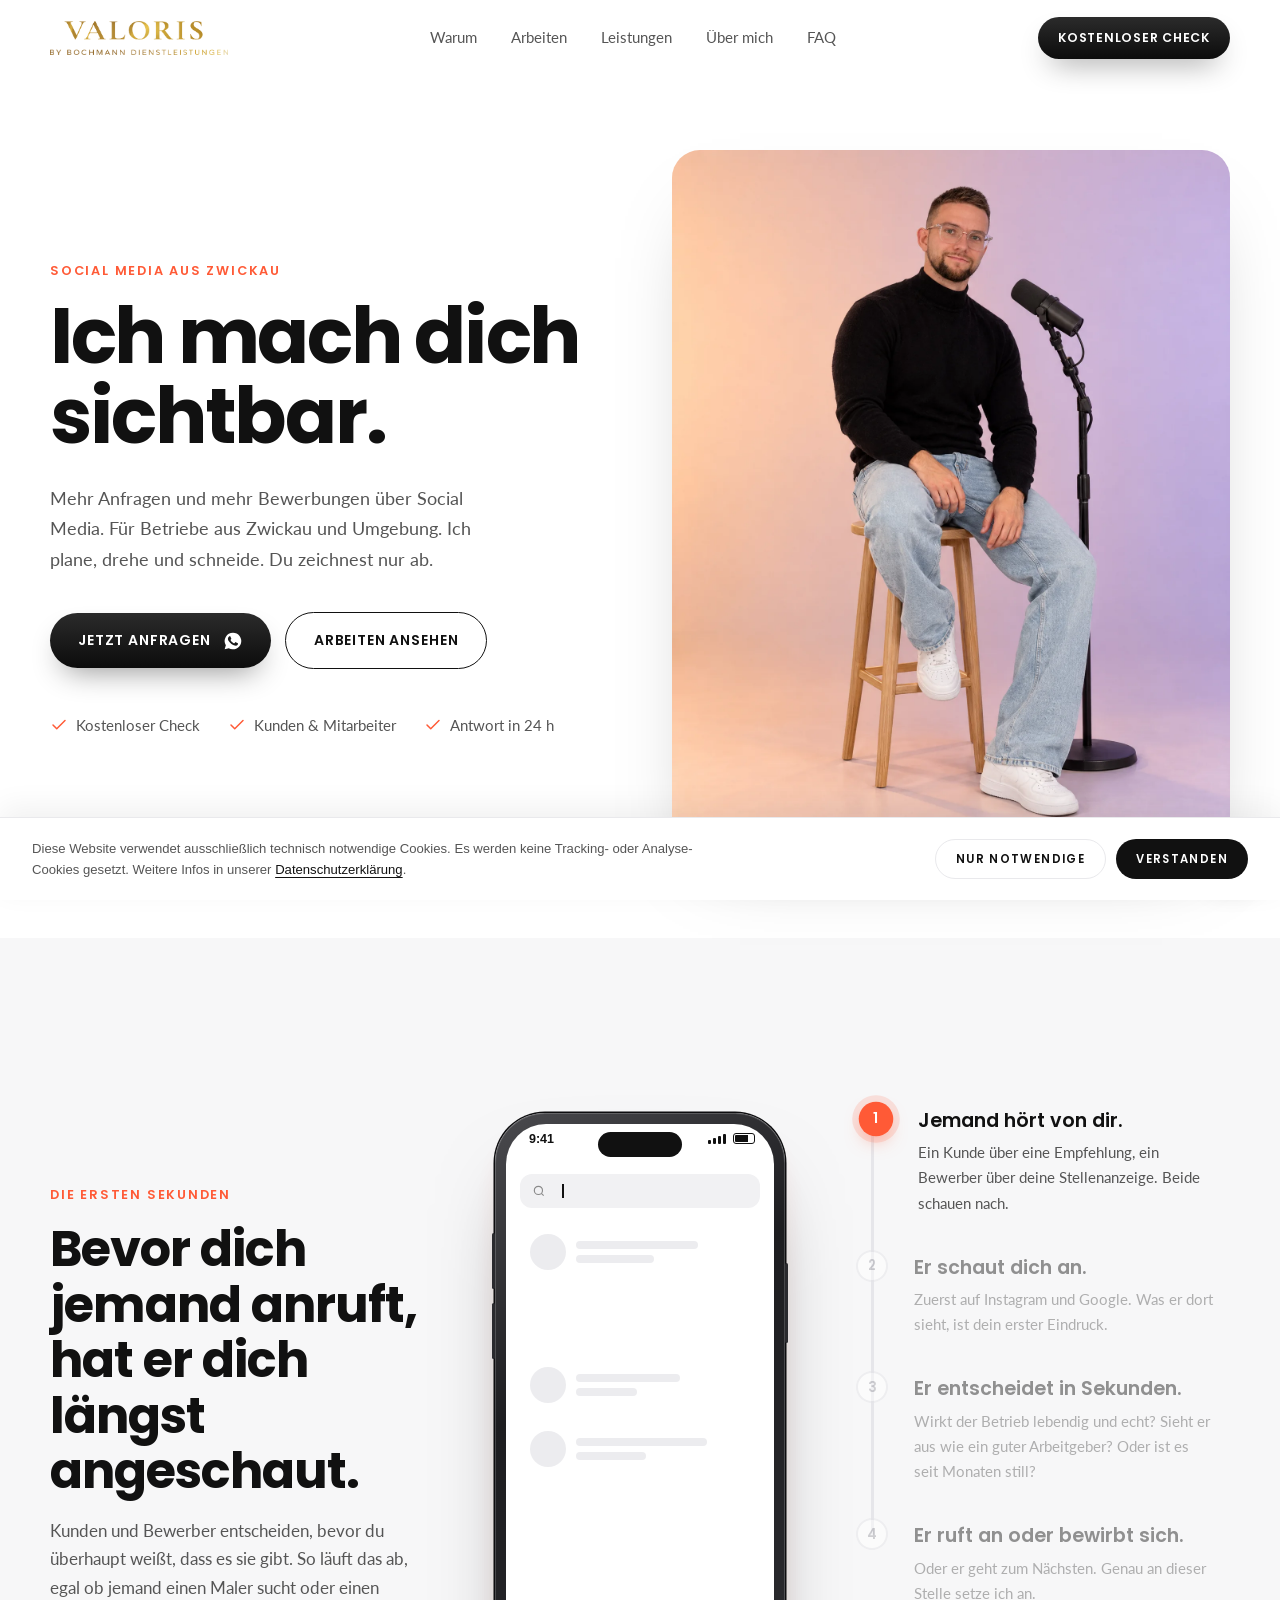
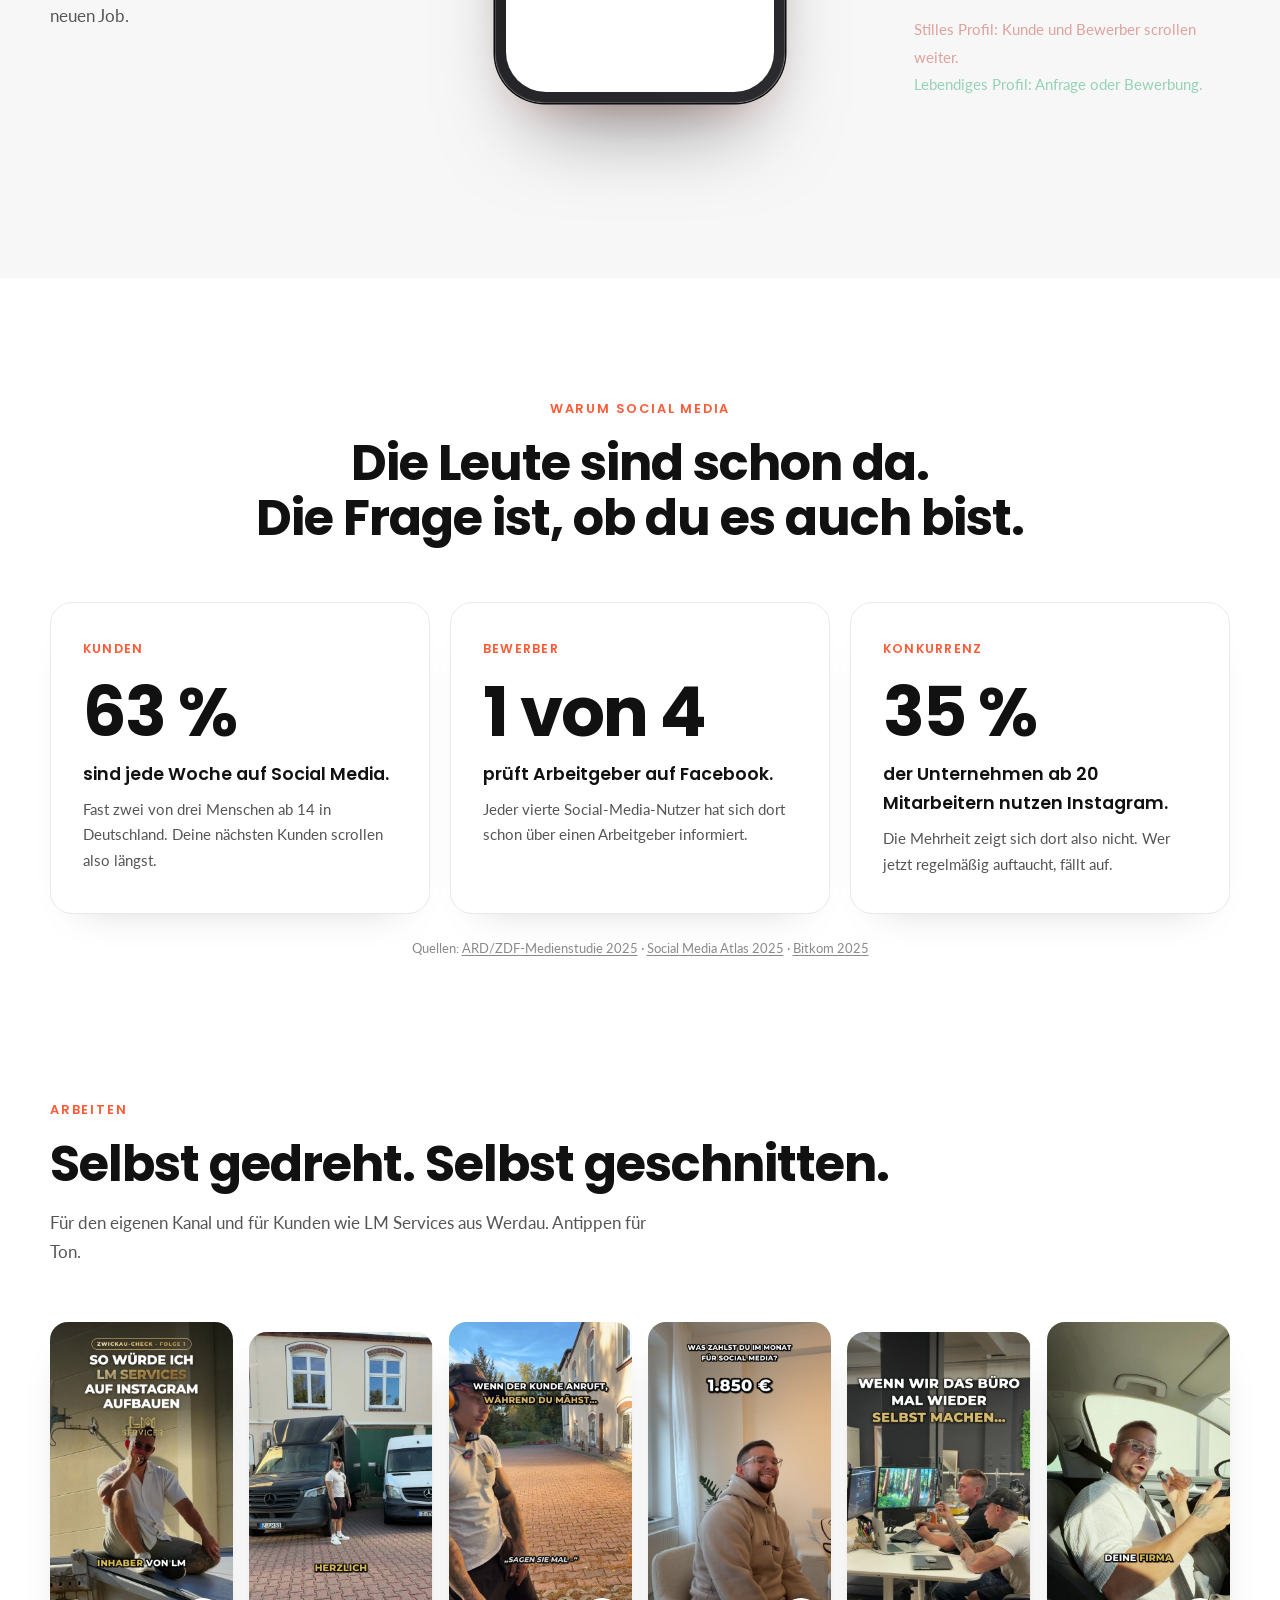
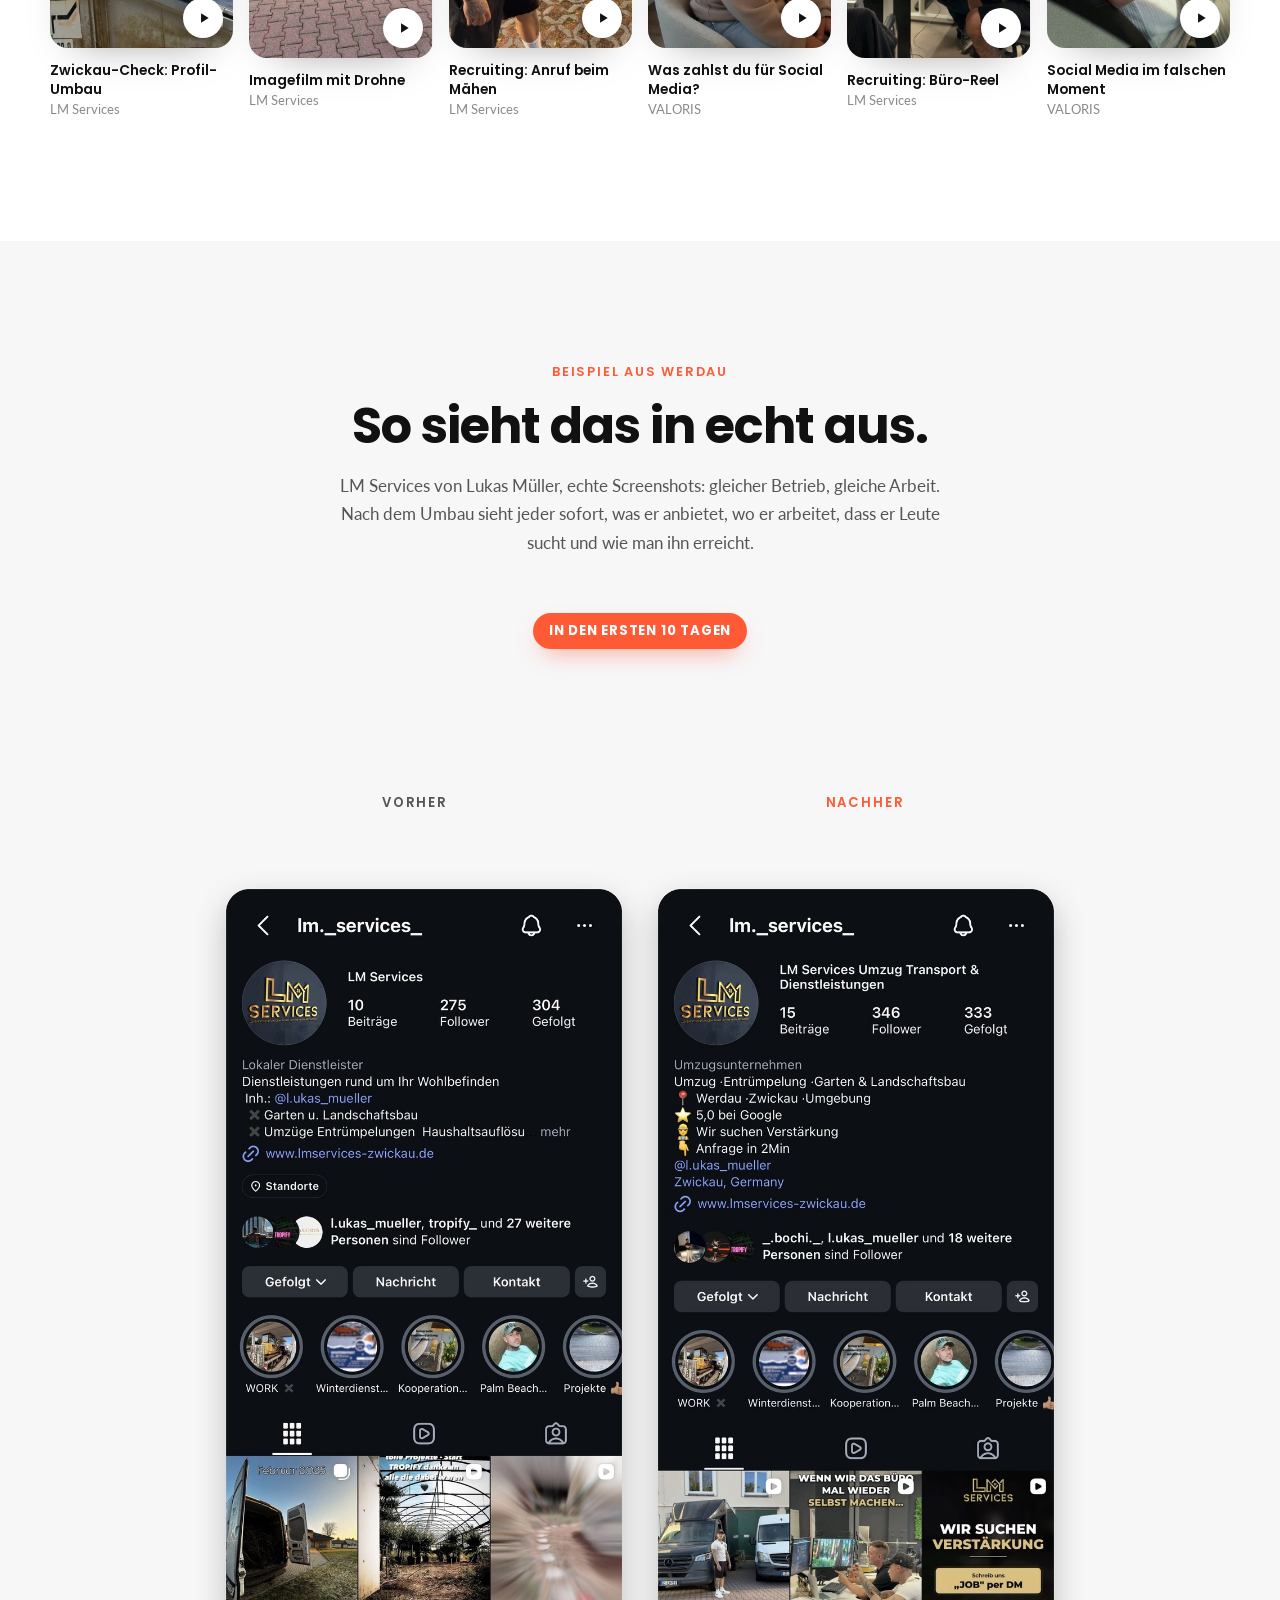
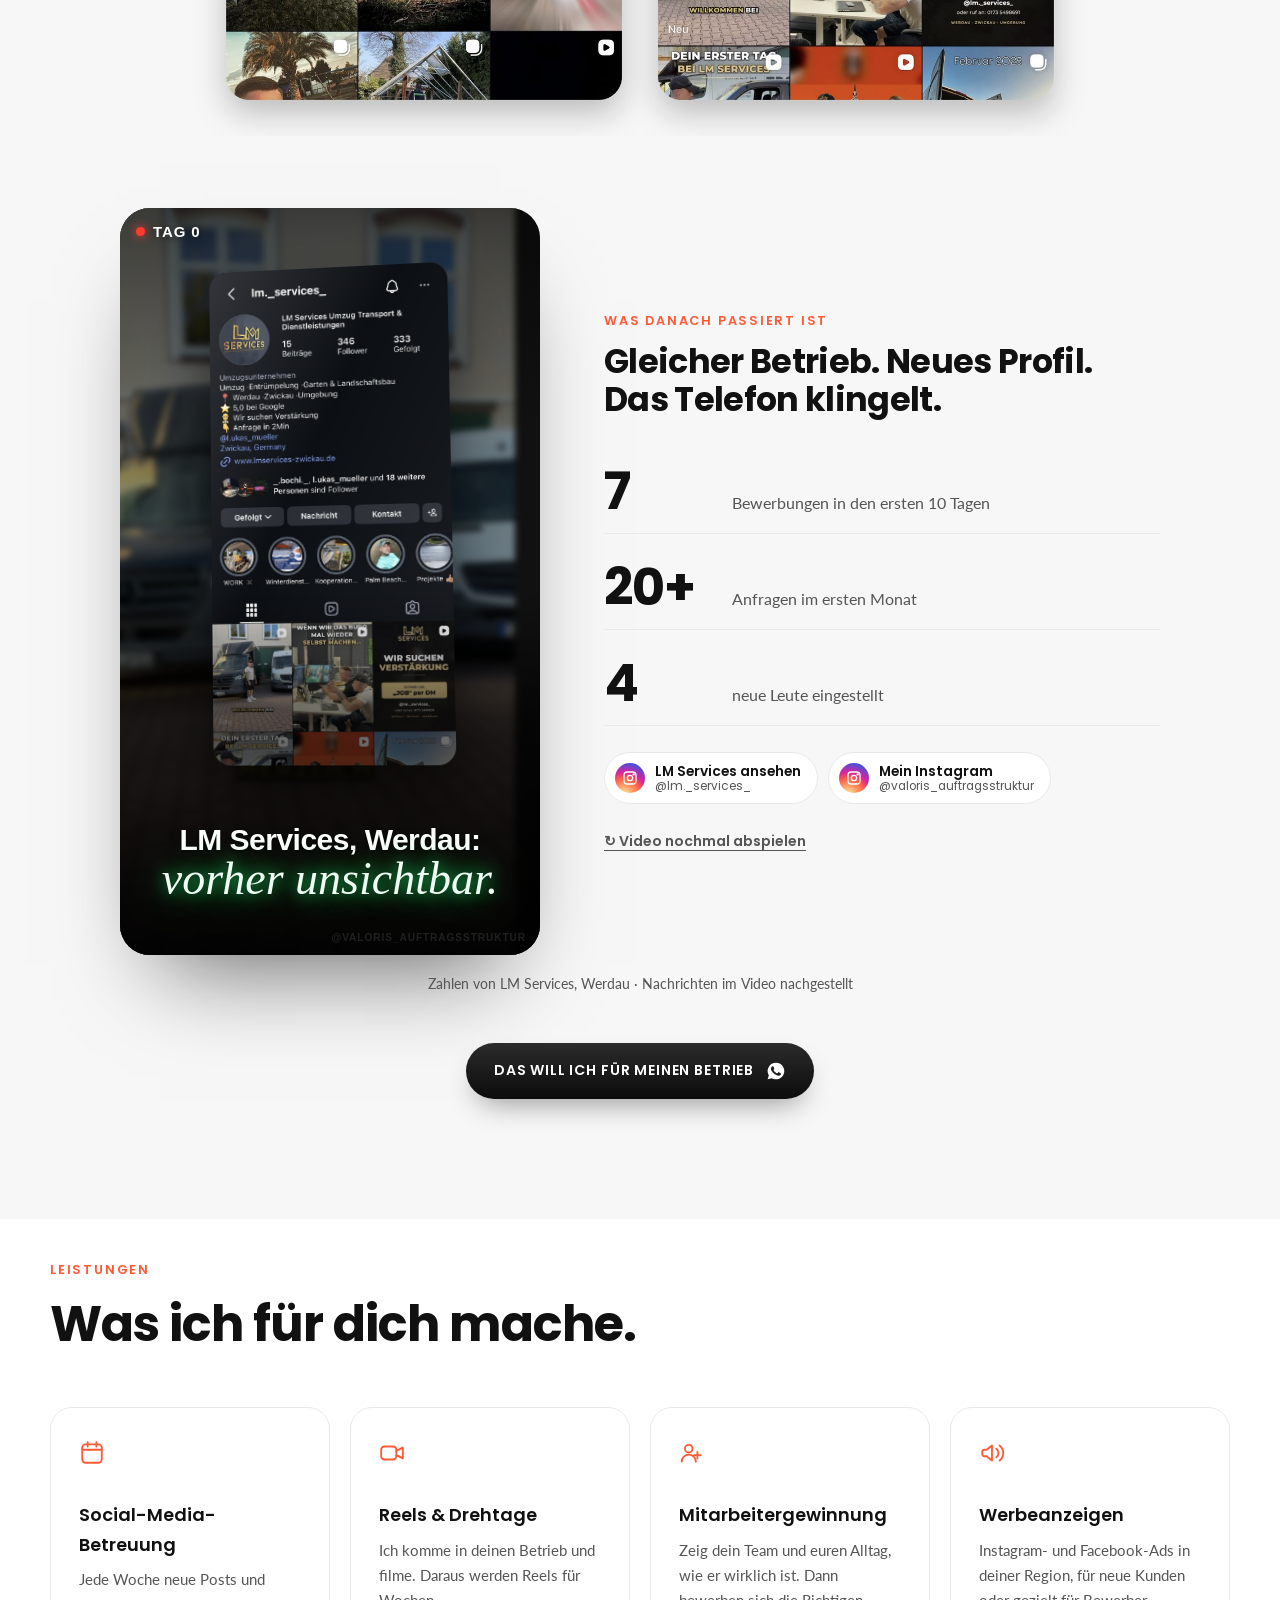
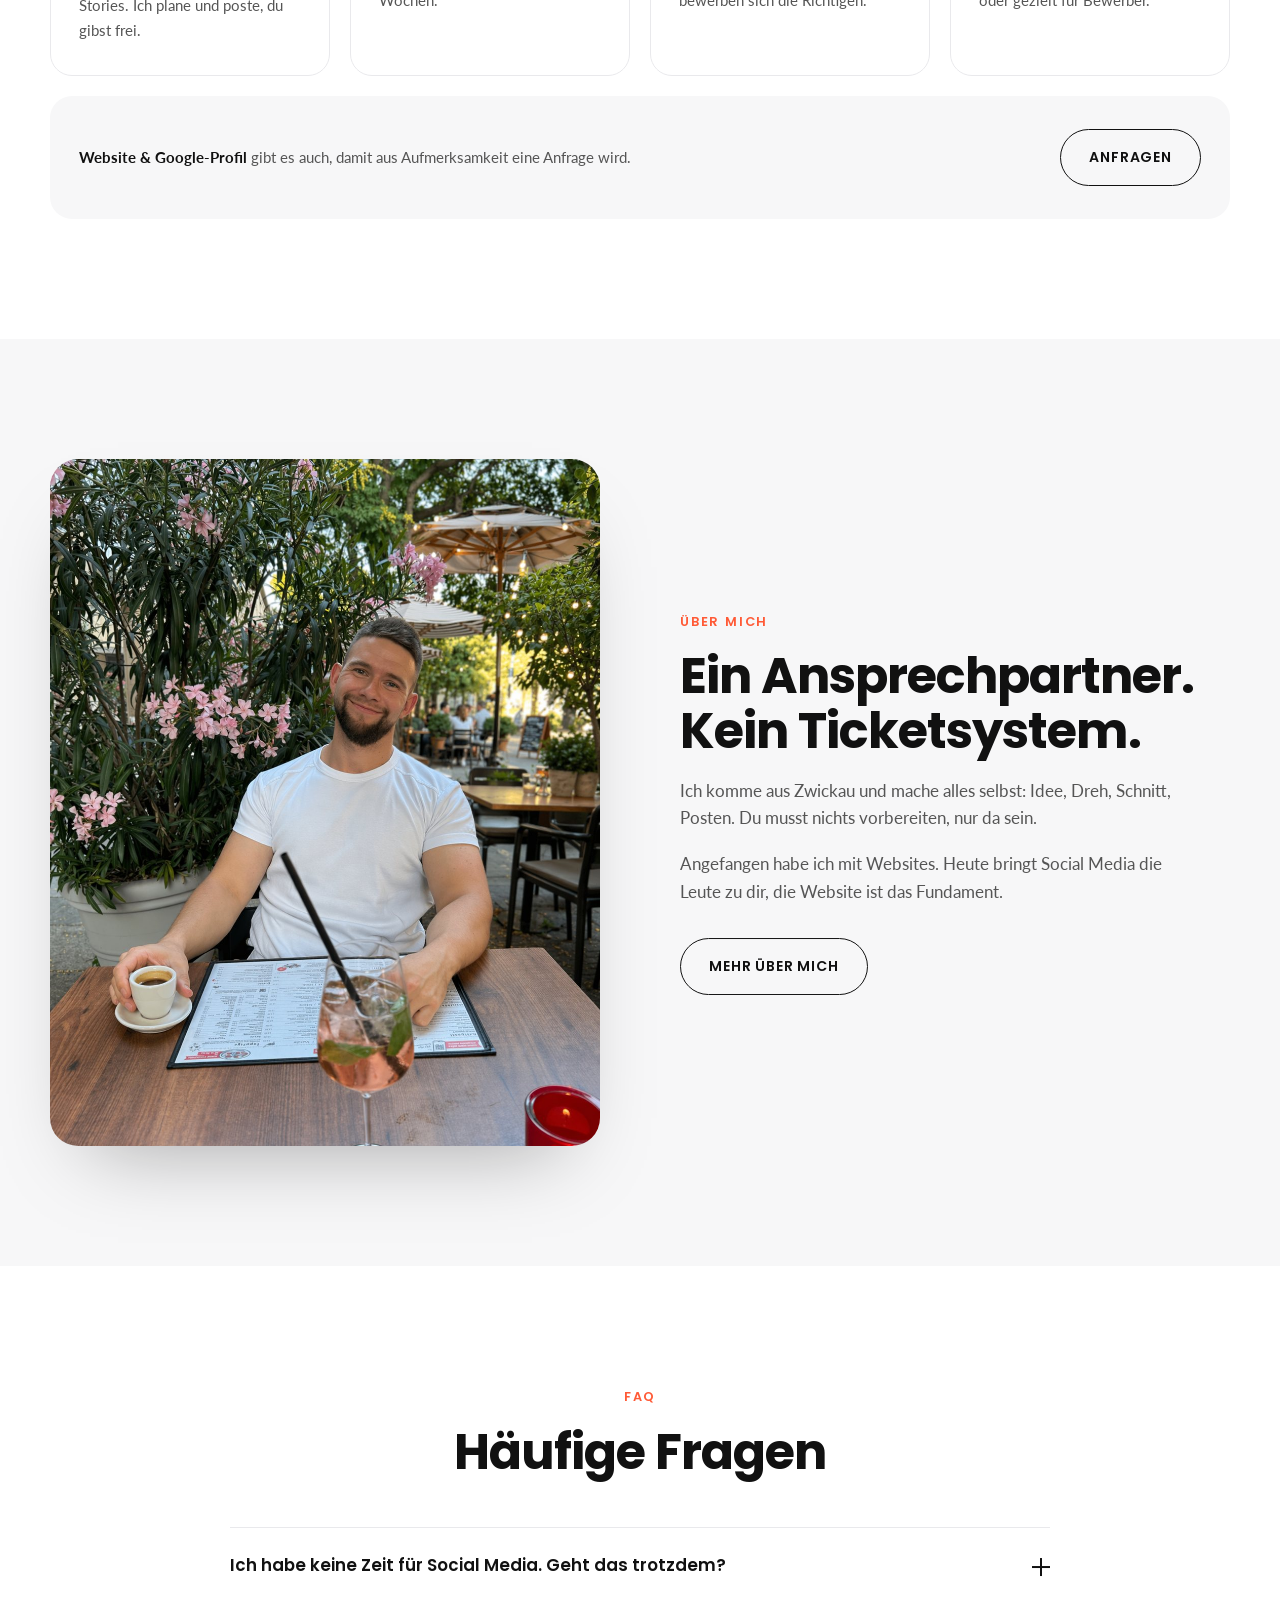
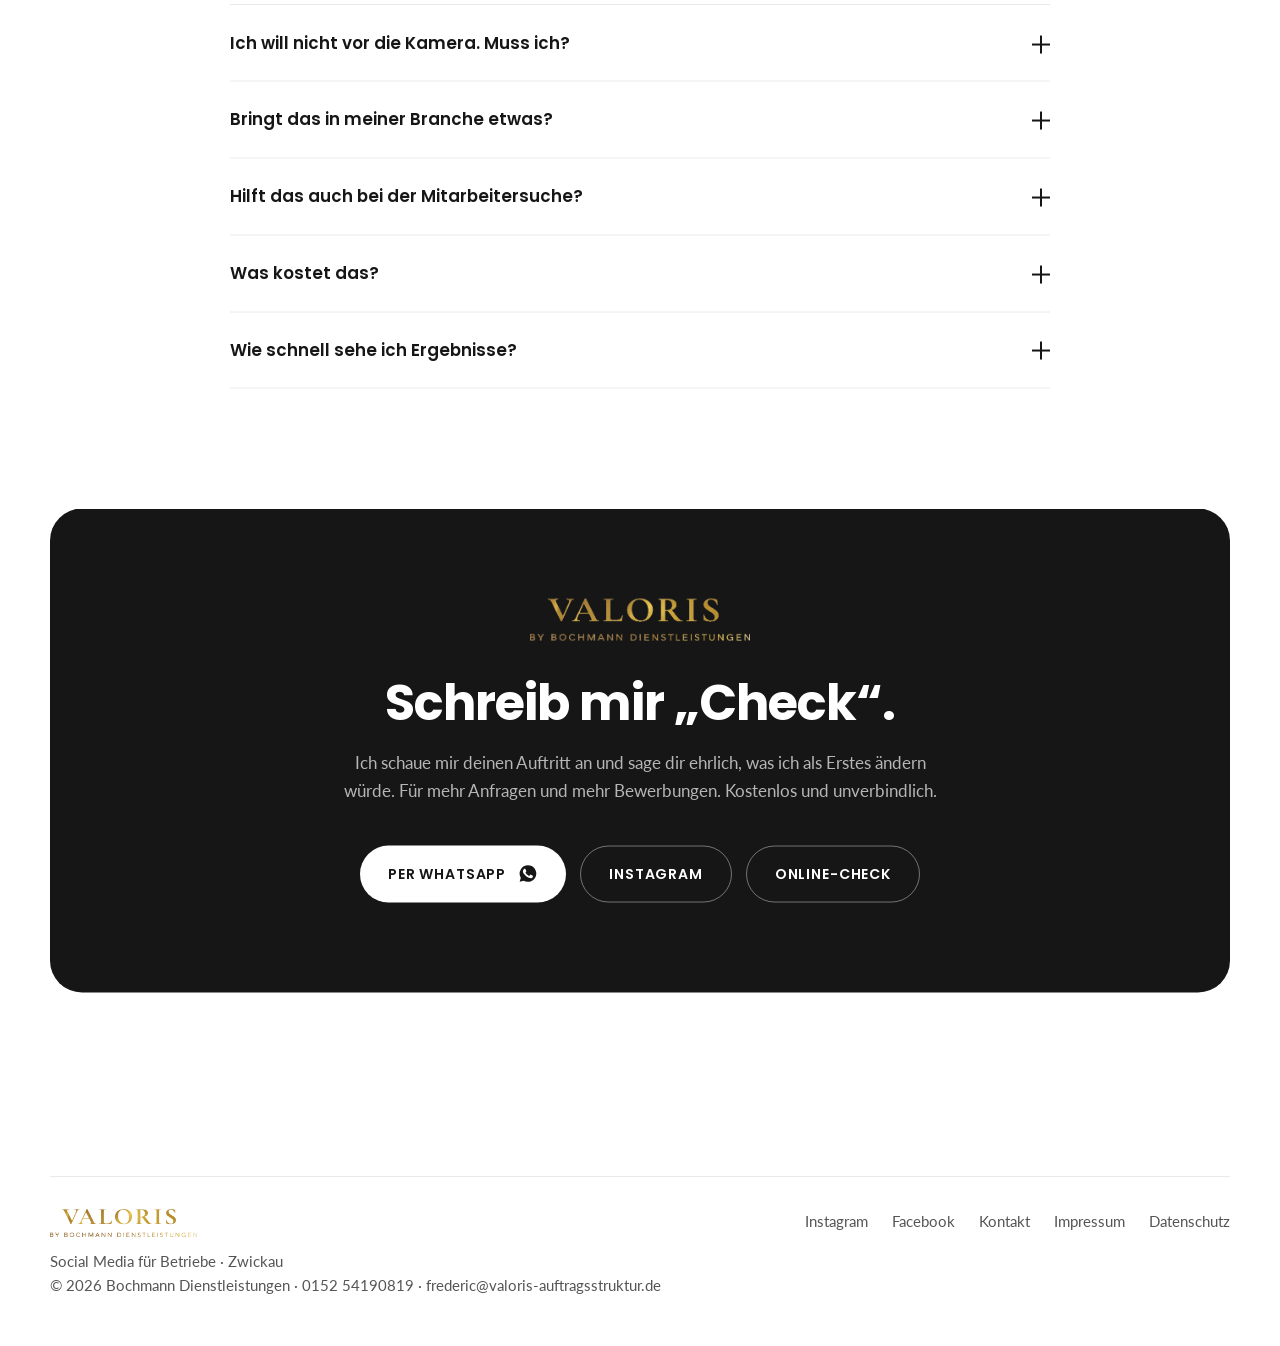
==== index.html @ 01895d36 "Startseite: Handy-Infografik lebendiger (iPhone-Look, Float/Tilt, Neon-Marker, Banner, Story-Ring, H" ====
<!DOCTYPE html>
<html lang="de">
<head>
<meta charset="UTF-8">
<meta name="viewport" content="width=device-width,initial-scale=1">
<title>VALORIS | Social Media für Betriebe in Zwickau</title>
<meta name="description" content="Mehr Anfragen und mehr Bewerbungen über Social Media: Reels, Recruiting und Werbung für Betriebe in Zwickau und Umgebung. Frederic Bochmann plant, dreht und schneidet. Kostenloser Online-Check.">
<meta property="og:title" content="VALORIS | Ich mach dich sichtbar.">
<meta property="og:description" content="Social Media für Betriebe aus Zwickau und Umgebung.">
<meta property="og:image" content="https://www.valoris-auftragsstruktur.de/assets/v2/frederic-studio.webp">
<meta property="og:type" content="website">
<link rel="icon" type="image/png" href="assets/v2/favicon.png">
<meta name="theme-color" content="#ffffff">
<link rel="preconnect" href="https://fonts.bunny.net" crossorigin>
<link rel="preload" as="image" href="assets/v2/frederic-studio.webp" fetchpriority="high">
<link href="https://fonts.bunny.net/css?family=poppins:500,600,700|lato:400,700&display=swap" rel="stylesheet">
<script type="application/ld+json">
{"@context":"https://schema.org","@type":"ProfessionalService","name":"VALORIS","url":"https://www.valoris-auftragsstruktur.de/","image":"https://www.valoris-auftragsstruktur.de/assets/v2/frederic-studio.webp","telephone":"+4915254190819","email":"frederic@valoris-auftragsstruktur.de","founder":{"@type":"Person","name":"Frederic Bochmann"},"address":{"@type":"PostalAddress","streetAddress":"Karl-Kippenhahn-Straße 17","postalCode":"08058","addressLocality":"Zwickau","addressCountry":"DE"},"areaServed":["Zwickau","Werdau","Crimmitschau","Glauchau","Meerane","Sachsen"],"sameAs":["https://www.instagram.com/valoris_auftragsstruktur/","https://www.facebook.com/people/Valoris-Auftragsstruktur/61564795752910/"]}
</script>
<script type="application/ld+json">
{"@context":"https://schema.org","@type":"FAQPage","mainEntity":[
{"@type":"Question","name":"Ich habe keine Zeit für Social Media. Geht das trotzdem?","acceptedAnswer":{"@type":"Answer","text":"Genau dafür gibt es mich. Ich plane, drehe, schneide und poste. Du brauchst etwa eine Stunde für den Drehtag und ein paar Minuten pro Woche zum Freigeben."}},
{"@type":"Question","name":"Ich will nicht vor die Kamera. Muss ich?","acceptedAnswer":{"@type":"Answer","text":"Nein. Dein Team, eure Arbeit, Vorher-Nachher und Baustellen funktionieren genauso. Wer möchte, kommt vor die Kamera, niemand muss."}},
{"@type":"Question","name":"Bringt das in meiner Branche etwas?","acceptedAnswer":{"@type":"Answer","text":"Wenn deine Kunden oder Bewerber ein Smartphone haben: ja. Gerade Handwerk, Dienstleister und Gastronomie wirken auf Instagram und Facebook stark, weil man die Arbeit sieht."}},
{"@type":"Question","name":"Hilft das auch bei der Mitarbeitersuche?","acceptedAnswer":{"@type":"Answer","text":"Ja, sogar besonders. Gute Fachkräfte suchen selten aktiv, aber sie scrollen. Wenn sie dein Team und euren Alltag sehen, bewerben sie sich eher. Auf Wunsch schalte ich zusätzlich gezielte Recruiting-Anzeigen in deiner Region."}},
{"@type":"Question","name":"Was kostet das?","acceptedAnswer":{"@type":"Answer","text":"Das hängt vom Umfang ab. Nach dem kostenlosen Check bekommst du ein klares Angebot mit festem Monatspreis, ohne versteckte Kosten."}},
{"@type":"Question","name":"Wie schnell sehe ich Ergebnisse?","acceptedAnswer":{"@type":"Answer","text":"Die ersten Inhalte sind nach dem Drehtag innerhalb weniger Tage online. Reichweite und Anfragen wachsen mit der Regelmäßigkeit. Jeden Monat schauen wir gemeinsam auf die Zahlen."}}
]}
</script>
<style>
:root{--ink:#111;--soft:#555;--mute:#8a8a8a;--line:#e9e9ec;--bg:#fff;--bg2:#f7f7f8;--accent:#ff5a36;--green:#1fa463;--r:22px;--ease:cubic-bezier(.22,1,.36,1)}
*{margin:0;padding:0;box-sizing:border-box}
html{scroll-behavior:smooth}
body{background:var(--bg);color:var(--ink);font-family:'Lato',sans-serif;font-size:17px;line-height:1.65;-webkit-font-smoothing:antialiased;overflow-x:hidden}
a{color:inherit;text-decoration:none}
img,video{display:block;max-width:100%}
button{font:inherit;color:inherit;background:none;border:0;cursor:pointer}
h1,h2,h3,.logo,.btn,.num{font-family:'Poppins',sans-serif}

/* NAV */
.nav{position:fixed;top:0;left:0;right:0;z-index:500;background:rgba(255,255,255,.92);backdrop-filter:blur(12px);-webkit-backdrop-filter:blur(12px);border-bottom:1px solid transparent;transition:border-color .3s}
.nav.sc{border-color:var(--line)}
.nav-in{width:min(1180px,calc(100% - 40px));margin:0 auto;height:76px;display:flex;align-items:center;justify-content:space-between}
.logo img{height:34px;width:auto}
.foot-logo{display:block;height:28px;width:auto;margin-bottom:12px}
.cta-logo{height:42px;width:auto;margin:0 auto 34px}
.mnav-logo{height:34px;width:auto;margin-bottom:24px}
.nav-links{display:flex;gap:34px;list-style:none;font-size:.95rem;color:var(--soft)}
.nav-links a:hover{color:var(--ink)}
.btn{display:inline-flex;align-items:center;gap:12px;padding:16px 28px;border-radius:999px;font-size:.88rem;font-weight:600;letter-spacing:.06em;text-transform:uppercase;transition:transform .2s var(--ease),box-shadow .25s,background .2s,color .2s}
.btn:active{transform:scale(.97)}
.btn svg{width:20px;height:20px;flex:none}
.btn-dark{background:linear-gradient(180deg,#2b2b2b,#0c0c0c);color:#fff;box-shadow:0 14px 30px -12px rgba(0,0,0,.45)}
.btn-dark:hover{box-shadow:0 18px 36px -12px rgba(0,0,0,.55)}
.btn-line{border:1.5px solid var(--ink)}
.btn-line:hover{background:var(--ink);color:#fff}
.nav .btn{padding:11px 20px;font-size:.78rem}
.ham{display:none;width:42px;height:42px;align-items:center;justify-content:center}
.ham span{display:block;width:20px;height:2px;background:var(--ink);box-shadow:0 6px 0 var(--ink),0 -6px 0 var(--ink)}
.mnav{display:none;position:fixed;inset:0;z-index:490;background:#fff;padding:110px 28px 40px;flex-direction:column}
.mnav.open{display:flex}
.mnav a{font-family:'Poppins',sans-serif;font-size:1.6rem;font-weight:600;padding:14px 0;border-bottom:1px solid var(--line)}

/* LAYOUT */
.wrap{width:min(1180px,calc(100% - 40px));margin:0 auto}
section{padding:120px 0}
.eyebrow{font-family:'Poppins',sans-serif;font-size:.8rem;font-weight:600;letter-spacing:.14em;text-transform:uppercase;color:var(--accent);margin-bottom:16px}
h2{font-size:clamp(2rem,4vw,3.1rem);font-weight:700;line-height:1.12;letter-spacing:-.02em}
.lead{color:var(--soft);font-size:1.08rem;max-width:620px;margin-top:18px}
.center{text-align:center}.center .lead{margin-left:auto;margin-right:auto}

/* HERO */
.hero{padding:150px 0 90px}
.hero-grid{display:grid;grid-template-columns:1fr 1fr;gap:64px;align-items:center}
h1{font-size:clamp(2.9rem,6vw,5rem);font-weight:700;line-height:1.04;letter-spacing:-.03em}
.hero p{color:var(--soft);font-size:1.15rem;max-width:460px;margin:26px 0 38px}
.hero-btns{display:flex;gap:14px;flex-wrap:wrap;align-items:center}
.hero-img{border-radius:28px;overflow:hidden;aspect-ratio:4/5;box-shadow:0 40px 80px -40px rgba(0,0,0,.35)}
.hero-img img{width:100%;height:100%;object-fit:cover;object-position:50% 30%}
.trust{display:flex;gap:28px;flex-wrap:wrap;margin-top:44px;color:var(--soft);font-size:.92rem}
.trust span{display:flex;align-items:center;gap:8px}
.trust svg{width:18px;height:18px;stroke:var(--accent);fill:none;stroke-width:2;stroke-linecap:round;stroke-linejoin:round}

/* JOURNEY */
.journey{background:var(--bg2)}
.j-grid{display:grid;grid-template-columns:1fr 320px 1fr;gap:56px;align-items:center;min-height:min(80vh,700px)}
.phone{position:relative;width:290px;height:590px;margin:0 auto;border-radius:44px;background:#111;padding:10px;box-shadow:0 40px 80px -40px rgba(0,0,0,.45)}
.screen{position:relative;width:100%;height:100%;border-radius:35px;overflow:hidden;background:#fff}
.notch{position:absolute;top:10px;left:50%;transform:translateX(-50%);width:88px;height:24px;border-radius:20px;background:#111;z-index:5}
.scr{position:absolute;inset:0;padding:44px 14px 14px;opacity:0;transform:translateY(12px);transition:opacity .5s var(--ease),transform .5s var(--ease);font-size:.78rem}
.scr.on{opacity:1;transform:none}
.search{display:flex;align-items:center;gap:8px;background:#f1f1f3;border-radius:12px;padding:10px 12px;margin-bottom:16px}
.search svg{width:14px;height:14px;stroke:var(--mute);fill:none;stroke-width:2}
.caret{display:inline-block;width:1.5px;height:14px;background:var(--ink);animation:blink 1s steps(1) infinite;vertical-align:middle}
@keyframes blink{50%{opacity:0}}
.res{display:flex;gap:10px;align-items:center;padding:10px;border-radius:12px;margin-bottom:8px}
.res .av{width:36px;height:36px;border-radius:50%;background:#ececef;flex:none}
.res .ln{height:8px;border-radius:4px;background:#ececef}
.res.hit{position:relative;background:#fff1ec;box-shadow:inset 0 0 0 1.5px rgba(255,90,54,.25);opacity:0;transform:translateY(8px);transition:opacity .4s var(--ease),transform .4s var(--ease)}
.res.hit.show{opacity:1;transform:none}
.tap{position:absolute;left:50%;top:50%;width:46px;height:46px;margin:-23px 0 0 -23px;border-radius:50%;background:rgba(17,17,17,.18);transform:scale(0);opacity:0}
.tap.go{animation:tap .7s var(--ease)}
@keyframes tap{0%{transform:scale(.3);opacity:1}100%{transform:scale(1.6);opacity:0}}
.call{animation:none}.alive.on .call{animation:pulse 1.6s ease-in-out .6s infinite}
@keyframes pulse{0%,100%{box-shadow:0 0 0 0 rgba(31,164,99,.45)}50%{box-shadow:0 0 0 10px rgba(31,164,99,0)}}
.step{cursor:pointer}
.res b{display:block;font-size:.8rem}.res small{color:var(--soft);font-size:.7rem}
.prof-top{display:flex;align-items:center;gap:14px;margin-bottom:10px}
.prof-top .av{width:56px;height:56px;border-radius:50%;background:#ececef;flex:none}
.stats{display:flex;gap:14px;font-size:.7rem;color:var(--soft)}
.stats b{display:block;color:var(--ink);font-size:.86rem}
.bio b{font-size:.82rem}.bio p{color:var(--soft);font-size:.72rem;line-height:1.45;margin:2px 0 10px}
.grid9{display:grid;grid-template-columns:repeat(3,1fr);gap:3px}
.grid9 i{aspect-ratio:1;background:#efeff2;display:block}
.alive .grid9 i{transform:scale(.7);opacity:0;transition:transform .45s var(--ease),opacity .45s}
.alive.on .grid9 i{transform:none;opacity:1}
.alive.on .grid9 i:nth-child(2){transition-delay:.05s}.alive.on .grid9 i:nth-child(3){transition-delay:.1s}.alive.on .grid9 i:nth-child(4){transition-delay:.15s}.alive.on .grid9 i:nth-child(5){transition-delay:.2s}.alive.on .grid9 i:nth-child(6){transition-delay:.25s}.alive.on .grid9 i:nth-child(7){transition-delay:.3s}.alive.on .grid9 i:nth-child(8){transition-delay:.35s}.alive.on .grid9 i:nth-child(9){transition-delay:.4s}
.igbar{display:flex;align-items:center;justify-content:space-between;margin:-6px 0 12px;font-size:.8rem}
.igbar svg{width:16px;height:16px;fill:none;stroke:var(--ink);stroke-width:2}.igbar svg circle{fill:var(--ink);stroke:none}
.av-stale,.av-live{display:flex;align-items:center;justify-content:center;font-family:'Poppins',sans-serif;font-weight:700;font-size:.9rem;letter-spacing:.02em}
.av-stale{background:#e4e4e8!important;color:#999}
.av-live{background:#1f3b63!important;color:#fff;box-shadow:0 0 0 2.5px #fff,0 0 0 4.5px #e1306c!important}
.av.sm{font-size:.62rem}
.stats{flex:1;justify-content:space-around;text-align:center}
.bio em{display:block;font-style:normal;color:var(--mute);font-size:.68rem}
.bio .job{color:#1f3b63;font-weight:700}
.igbtns{display:flex;gap:6px;margin:4px 0 10px}.igbtns span{flex:1;text-align:center;padding:6px;border-radius:8px;background:#efeff2;font-weight:700;font-size:.72rem}.igbtns .f{background:#0095f6;color:#fff}
.hls{display:flex;gap:10px;margin:2px 0 8px;font-size:.6rem;text-align:center;color:var(--soft)}
.hls span{display:flex;flex-direction:column;align-items:center;gap:3px}
.hls i{width:42px;height:42px;border-radius:50%;background-size:cover;background-position:center;box-shadow:inset 0 0 0 2px #fff,0 0 0 1px #d9d9de}
.tabs{display:flex;justify-content:center;border-top:1px solid #eee;padding:6px 0;margin-bottom:2px}.tabs svg{width:16px;height:16px;fill:none;stroke:var(--ink);stroke-width:1.6}
.grid9 i{background-size:cover;background-position:center}
.grid9.stale i{filter:saturate(.55) brightness(1.04) contrast(.9)}
.alive .grid9 i{background-color:#ddd}
.ctas{position:absolute;left:14px;right:14px;bottom:14px;display:flex;gap:8px}
.ctas span{flex:1;text-align:center;padding:11px;border-radius:12px;color:#fff;font-family:'Poppins',sans-serif;font-weight:600;font-size:.8rem}
.ctas .apply{background:#111}
.note{margin-top:10px;text-align:center;color:var(--mute);font-size:.7rem}
.timer{position:absolute;left:50%;top:50%;transform:translate(-50%,-50%);background:#111;color:#fff;border-radius:14px;padding:14px 20px;font-family:'Poppins',sans-serif;font-weight:600;font-size:.9rem;white-space:nowrap}
.timer b{font-size:1.3rem;font-variant-numeric:tabular-nums}
.call{background:var(--green)}
.steps{position:relative;padding-left:34px}
.steps .track{position:absolute;left:9px;top:6px;bottom:6px;width:2px;background:#ddd;border-radius:2px;overflow:hidden}
.steps .track i{display:block;width:100%;height:0;background:var(--accent);transition:height .8s var(--ease)}
.step{position:relative;padding:12px 0 22px;opacity:.35;transition:opacity .5s}
.step.on{opacity:1}
.step::before{content:'';position:absolute;left:-31px;top:18px;width:12px;height:12px;border-radius:50%;background:var(--bg2);box-shadow:inset 0 0 0 2px #bbb}
.step.on::before{background:var(--accent);box-shadow:none}
.step small{font-family:'Poppins',sans-serif;font-size:.74rem;font-weight:600;color:var(--mute)}
.step h3{font-size:1.2rem;font-weight:600;margin:2px 0 4px}
.step p{color:var(--soft);font-size:.95rem;max-width:300px}
.result{margin-top:10px;font-size:.92rem;line-height:1.8}
.result .no{color:#c0392b}.result .yes{color:var(--green)}

/* FAKTEN */
.facts{display:grid;grid-template-columns:repeat(3,1fr);gap:20px;margin-top:56px}
.fact{border:1px solid var(--line);border-radius:var(--r);padding:36px 32px;box-shadow:0 20px 40px -32px rgba(0,0,0,.25)}
.fact .tag{font-family:'Poppins',sans-serif;font-size:.78rem;font-weight:600;color:var(--accent);text-transform:uppercase;letter-spacing:.1em}
.num{font-size:clamp(3.2rem,5.4vw,4.4rem);font-weight:700;letter-spacing:-.03em;line-height:1;margin-top:18px}
.fact h3{font-size:1.1rem;font-weight:600;margin:14px 0 8px}
.fact p{color:var(--soft);font-size:.95rem}
.src{margin-top:24px;font-size:.8rem;color:var(--mute)}
.src a{text-decoration:underline;text-underline-offset:2px}

/* REELS */
.reels{display:grid;grid-template-columns:repeat(6,1fr);gap:16px;margin-top:56px}
.reel{display:block;width:100%;text-align:left}
.reel-v{position:relative;aspect-ratio:9/16;border-radius:18px;overflow:hidden;background:#eee;box-shadow:0 20px 40px -26px rgba(0,0,0,.4);transition:transform .4s var(--ease)}
.reel:hover .reel-v{transform:translateY(-4px)}
.reel-v video{width:100%;height:100%;object-fit:cover}
.play{position:absolute;right:10px;bottom:10px;width:40px;height:40px;border-radius:50%;background:#fff;display:flex;align-items:center;justify-content:center;box-shadow:0 6px 16px rgba(0,0,0,.2)}
.play svg{width:14px;height:14px;fill:var(--ink);margin-left:2px}
.reel-t{font-family:'Poppins',sans-serif;font-size:.86rem;font-weight:600;line-height:1.35;margin-top:14px}
.reel-k{font-size:.82rem;color:var(--mute)}

/* LEISTUNGEN */
.cards{display:grid;grid-template-columns:repeat(4,1fr);gap:20px;margin-top:56px}
.card{border:1px solid var(--line);border-radius:var(--r);padding:32px 28px;transition:box-shadow .3s,transform .3s var(--ease)}
.card:hover{box-shadow:0 24px 50px -30px rgba(0,0,0,.3);transform:translateY(-3px)}
.card svg{width:26px;height:26px;stroke:var(--accent);fill:none;stroke-width:1.7;stroke-linecap:round;stroke-linejoin:round;margin-bottom:26px}
.card h3{font-size:1.12rem;font-weight:600;margin-bottom:8px}
.card p{color:var(--soft);font-size:.95rem}
.card-wide{grid-column:1/-1;display:flex;justify-content:space-between;align-items:center;gap:20px;flex-wrap:wrap;background:var(--bg2);border-color:transparent}
.card-wide:hover{transform:none;box-shadow:none}

/* ÜBER MICH */
.about{display:grid;grid-template-columns:1fr 1fr;gap:80px;align-items:center}
.about-img{border-radius:28px;overflow:hidden;aspect-ratio:4/5;box-shadow:0 40px 80px -40px rgba(0,0,0,.35)}
.about-img img{width:100%;height:100%;object-fit:cover;object-position:50% 35%}
.about p{color:var(--soft);font-size:1.05rem;margin-top:18px;max-width:500px}
.about .btn{margin-top:32px}

/* FAQ */
.faq{max-width:820px;margin:48px auto 0;border-top:1px solid var(--line)}
.faq details{border-bottom:1px solid var(--line)}
.faq summary{list-style:none;cursor:pointer;display:flex;justify-content:space-between;align-items:center;gap:20px;padding:24px 0;font-family:'Poppins',sans-serif;font-weight:600;font-size:1.05rem}
.faq summary::-webkit-details-marker{display:none}
.faq summary i{flex:none;width:18px;height:18px;position:relative;transition:transform .3s var(--ease)}
.faq summary i::before,.faq summary i::after{content:'';position:absolute;left:0;top:50%;width:18px;height:2px;background:var(--ink)}
.faq summary i::after{transform:rotate(90deg)}
.faq details[open] summary i{transform:rotate(45deg)}
.faq .ans{color:var(--soft);padding:0 0 24px;max-width:680px}

/* CTA */
.cta{background:#111;color:#fff;border-radius:32px;padding:90px 48px;text-align:center}
.cta h2{color:#fff}
.cta .lead{color:#b5b5b5;margin:18px auto 0}
.cta-btns{display:flex;gap:14px;justify-content:center;flex-wrap:wrap;margin-top:40px}
.btn-white{background:#fff;color:var(--ink)}
.btn-ghost-w{border:1.5px solid rgba(255,255,255,.4);color:#fff}
.btn-ghost-w:hover{border-color:#fff}

/* LIGHTBOX / WA / FOOTER */
.lb{position:fixed;inset:0;z-index:900;background:rgba(0,0,0,.85);display:none;align-items:center;justify-content:center;padding:24px}
.lb.open{display:flex}
.lb video{max-height:88vh;max-width:min(100%,480px);border-radius:18px;background:#000}
.lb-x{position:absolute;top:18px;right:20px;color:#fff;font-family:'Poppins',sans-serif;font-size:.85rem;font-weight:600;padding:10px}
.wa{position:fixed;right:20px;bottom:20px;z-index:600;width:56px;height:56px;border-radius:50%;background:#25D366;display:flex;align-items:center;justify-content:center;box-shadow:0 12px 30px -8px rgba(0,0,0,.3)}
.wa svg{width:28px;height:28px;fill:#fff}
footer{padding:64px 0 48px;font-size:.92rem;color:var(--soft)}
.foot{display:flex;justify-content:space-between;gap:30px;flex-wrap:wrap;border-top:1px solid var(--line);padding-top:32px}
.foot .links{display:flex;gap:24px;flex-wrap:wrap}
.foot a:hover{color:var(--ink)}

/* Cookie-Banner passend */
#vcb{background:#fff!important;color:var(--soft)!important;border-top:1px solid var(--line)!important;box-shadow:0 -10px 30px rgba(0,0,0,.06)}
#vcb *{color:inherit}#vcb a{color:var(--ink)!important}
#vcb-accept,#vcb-decline{border-radius:999px!important;font-family:'Poppins',sans-serif!important;font-weight:600!important}
#vcb-accept{background:#111!important;color:#fff!important}
#vcb-decline{color:var(--ink)!important;border:1px solid var(--line)!important}

.js .rv{opacity:0;transform:translateY(24px)}

@media(max-width:1000px){
  .nav-links,.nav-in>.btn{display:none}
  .ham{display:flex}
  section{padding:84px 0}
  .hero{padding:110px 0 60px}
  .hero-grid{grid-template-columns:1fr;gap:44px}
  .j-grid{grid-template-columns:1fr;gap:44px;min-height:0}
  .phone{width:260px;height:530px}
  .facts{grid-template-columns:1fr}
  .reels{grid-template-columns:repeat(3,1fr)}
  .cards{grid-template-columns:1fr 1fr}
  .about{grid-template-columns:1fr;gap:44px}
  .cta{padding:64px 24px;border-radius:24px}
}
@media(max-width:560px){
  h1{font-size:2.7rem}
  .reels{grid-template-columns:1fr 1fr;gap:12px}
  .cards{grid-template-columns:1fr}
  .btn{padding:15px 22px}
}
@media(prefers-reduced-motion:reduce){.caret{animation:none}html{scroll-behavior:auto}}


/* Schritte rechts: Nummern-Kreise statt dünner Linie */
.steps{padding-left:58px;counter-reset:st}
.steps .track{left:15px;top:26px;bottom:auto;width:3px;background:#e6e6ea;border-radius:3px}
.steps .track i{background:linear-gradient(180deg,#ff8a6b,var(--accent));border-radius:3px;transition:height .9s cubic-bezier(.22,1,.36,1)}
.step{counter-increment:st;padding:10px 0 24px;opacity:.45;transition:opacity .5s,transform .5s cubic-bezier(.22,1,.36,1)}
.step.on{opacity:.75}.step.cur{opacity:1;transform:translateX(4px)}
.step small{display:none}
.step::before{content:counter(st);left:-58px;top:10px;width:32px;height:32px;display:grid;place-items:center;font:600 .82rem/1 'Poppins',sans-serif;color:#9a9aa2;background:#fff;box-shadow:inset 0 0 0 2px #e1e1e6;transition:background .4s,color .4s,box-shadow .4s,transform .4s cubic-bezier(.2,1.5,.4,1)}
.step.on::before{content:'✓';background:#fff;color:var(--accent);box-shadow:inset 0 0 0 2px var(--accent)}
.step.cur::before{content:counter(st);background:var(--accent);color:#fff;box-shadow:0 0 0 6px rgba(255,90,54,.15),0 8px 18px -6px rgba(255,90,54,.6);transform:scale(1.08)}
.step h3{transition:color .4s}
.step.cur h3{color:var(--ink)}
/* Handy-Infografik: lebendiger (iPhone-Look, Float, Tilt, Neon-Marker, Banner, Herzen) */
.phwrap{perspective:1200px;--rx:0deg;--ry:0deg}
.phwrap .phone{background:linear-gradient(145deg,#4a4a4e,#1d1d20 40%,#2c2c30);padding:11px;border-radius:50px;box-shadow:0 0 0 1.5px #0d0d0f,inset 0 0 0 1px rgba(255,255,255,.18),0 50px 90px -40px rgba(0,0,0,.55),0 18px 40px -20px rgba(255,90,54,.25);transform:rotateX(var(--rx)) rotateY(var(--ry));transition:transform .4s cubic-bezier(.22,1,.36,1);animation:phfloat 6s ease-in-out infinite}
.phwrap .phone::before,.phwrap .phone::after{content:'';position:absolute;width:3px;border-radius:2px;background:#2a2a2e}
.phwrap .phone::before{left:-3px;top:120px;height:56px;box-shadow:0 70px 0 #2a2a2e}
.phwrap .phone::after{right:-3px;top:150px;height:80px}
@keyframes phfloat{0%,100%{translate:0 0}50%{translate:0 -8px}}
.phwrap .screen{border-radius:40px}
.phwrap .notch{top:19px;width:84px;height:25px;border-radius:20px}
.sbar{position:absolute;left:34px;right:30px;top:20px;z-index:6;display:flex;justify-content:space-between;align-items:center;font:600 12.5px/1 -apple-system,'Helvetica Neue',Arial,sans-serif;color:#111;pointer-events:none}
.sic{display:flex;align-items:flex-end;gap:2px}.sic i{width:3px;background:#111;border-radius:1px}.sic i:nth-child(1){height:4px}.sic i:nth-child(2){height:6px}.sic i:nth-child(3){height:8px}.sic i:nth-child(4){height:10px;margin-right:5px}
.sic b{width:22px;height:11px;border-radius:3px;border:1.5px solid #111;position:relative;background:linear-gradient(90deg,#111 70%,transparent 70%);background-clip:content-box;padding:1px}
.scr{padding-top:50px;transition:opacity .55s var(--ease),transform .55s var(--ease),filter .55s var(--ease);filter:blur(6px);transform:translateY(18px) scale(.97)}
.scr.on{filter:none;transform:none}
.stale-scr.on .grid9,.stale-scr.on .prof-top,.stale-scr.on .bio{filter:grayscale(.6);transition:filter 1.2s}
.stale-scr.flick{opacity:0!important;transform:translateY(-60px) rotate(-4deg) scale(.95)!important;transition:all .45s cubic-bezier(.6,0,.8,.4)!important}
.res.hit.show{animation:hitpop .5s cubic-bezier(.2,1.5,.4,1)}
@keyframes hitpop{0%{transform:scale(.9)}100%{transform:none}}
.pmk{position:relative;display:inline-block;padding:1px 5px;border-radius:5px;transition:box-shadow .4s,background .4s}
.pmk.red.on{box-shadow:0 0 0 1.5px #ff3b30,0 0 10px rgba(255,59,48,.7),0 0 22px rgba(255,59,48,.35);background:rgba(255,59,48,.06);color:#d92d20}
.pmk.green.on{box-shadow:0 0 0 1.5px #22c55e,0 0 10px rgba(34,197,94,.7),0 0 22px rgba(34,197,94,.35);background:rgba(34,197,94,.07)}
.av-live{position:relative;isolation:isolate}
.alive .av-live::before{content:'';position:absolute;inset:-5px;border-radius:50%;background:conic-gradient(#feda75,#fa7e1e,#d62976,#962fbf,#4f5bd5,#feda75);z-index:-1;animation:ring 3s linear infinite;-webkit-mask:radial-gradient(farthest-side,transparent calc(100% - 3px),#000 calc(100% - 3px));mask:radial-gradient(farthest-side,transparent calc(100% - 3px),#000 calc(100% - 3px))}
.alive .av-live{box-shadow:0 0 0 2.5px #fff!important}
@keyframes ring{to{transform:rotate(1turn)}}
.alive.on .grid9 i{animation:tile .5s cubic-bezier(.2,1.5,.4,1) both}
@keyframes tile{0%{transform:scale(.6);opacity:0}100%{transform:none;opacity:1}}
.alive.on .grid9 i:nth-child(1){animation-delay:.05s}.alive.on .grid9 i:nth-child(2){animation-delay:.1s}.alive.on .grid9 i:nth-child(3){animation-delay:.15s}.alive.on .grid9 i:nth-child(4){animation-delay:.2s}.alive.on .grid9 i:nth-child(5){animation-delay:.25s}.alive.on .grid9 i:nth-child(6){animation-delay:.3s}.alive.on .grid9 i:nth-child(7){animation-delay:.35s}.alive.on .grid9 i:nth-child(8){animation-delay:.4s}.alive.on .grid9 i:nth-child(9){animation-delay:.45s}
.hearts{position:absolute;right:30px;bottom:70px;width:40px;height:160px;pointer-events:none}
.hearts span{position:absolute;bottom:0;left:50%;font-size:20px;color:#ff3040;animation:heart 1.8s ease-out forwards;text-shadow:0 2px 6px rgba(0,0,0,.2)}
@keyframes heart{0%{opacity:0;transform:translate(-50%,0) scale(.4)}15%{opacity:1;transform:translate(-50%,-14px) scale(1.15)}100%{opacity:0;transform:translate(calc(-50% + var(--dx)),-150px) scale(.9) rotate(var(--r))}}
.pnotes{position:absolute;left:8px;right:8px;top:44px;z-index:7;display:grid;gap:6px;pointer-events:none}
.pnotes .ios{padding:8px 10px;border-radius:15px;gap:8px;background:rgba(250,250,252,.92);box-shadow:0 10px 26px rgba(0,0,0,.22)}
.pnotes .ios .ap{width:26px;height:26px;border-radius:7px}.pnotes .ios .ap svg{width:15px;height:15px}
.pnotes .ios .tx div{font-size:10.5px}.pnotes .ios .tx p{font-size:10.5px}.pnotes .ios .tx div span{font-size:9.5px}
@media(prefers-reduced-motion:reduce){.phwrap .phone,.alive .av-live::before,.alive.on .grid9 i{animation:none}.scr{filter:none}}
</style>
<script>document.documentElement.classList.add('js')</script>
<link href="https://fonts.bunny.net/css?family=instrument-serif:400i&display=swap" rel="stylesheet">
<link rel="stylesheet" href="assets/v2/case.css">
</head>
<body>

<header class="nav" id="nav">
  <div class="nav-in">
    <a href="/" class="logo"><img src="assets/v2/valoris-logo.png" alt="VALORIS by Bochmann Dienstleistungen" width="190" height="36"></a>
    <ul class="nav-links">
      <li><a href="#warum">Warum</a></li>
      <li><a href="#reels">Arbeiten</a></li>
      <li><a href="#leistungen">Leistungen</a></li>
      <li><a href="#ueber-mich">Über mich</a></li>
      <li><a href="#faq">FAQ</a></li>
    </ul>
    <a href="check/" class="btn btn-dark">Kostenloser Check</a>
    <button class="ham" aria-label="Menü" onclick="document.getElementById('mnav').classList.toggle('open')"><span></span></button>
  </div>
</header>
<div class="mnav" id="mnav" onclick="this.classList.remove('open')">
  <img src="assets/v2/valoris-logo.png" alt="VALORIS by Bochmann Dienstleistungen" class="mnav-logo" width="190" height="36">
  <a href="#warum">Warum</a><a href="#reels">Arbeiten</a><a href="#leistungen">Leistungen</a><a href="#ueber-mich">Über mich</a><a href="#faq">FAQ</a><a href="kontakt.html">Kontakt</a>
  <a href="check/" class="btn btn-dark" style="margin-top:24px;justify-content:center;border:0">Kostenloser Check</a>
</div>

<!-- HERO -->
<section class="hero">
  <div class="wrap hero-grid">
    <div>
      <div class="eyebrow rv">Social Media aus Zwickau</div>
      <h1 class="rv">Ich mach dich sichtbar.</h1>
      <p class="rv">Mehr Anfragen und mehr Bewerbungen über Social Media. Für Betriebe aus Zwickau und Umgebung. Ich plane, drehe und schneide. Du zeichnest nur ab.</p>
      <div class="hero-btns rv">
        <a href="https://wa.me/4915254190819?text=CHECK" class="btn btn-dark">Jetzt anfragen <svg viewBox="0 0 24 24" fill="currentColor"><path d="M12 2a10 10 0 0 0-8.6 15.1L2 22l5-1.3A10 10 0 1 0 12 2Zm5.8 14.2c-.2.7-1.4 1.3-2 1.4-.5.1-1.2.1-1.9-.1-.4-.1-1-.3-1.7-.6-3-1.3-4.9-4.3-5.1-4.5-.1-.2-1.2-1.6-1.2-3.1s.8-2.2 1.1-2.5c.3-.3.6-.4.8-.4h.6c.2 0 .4 0 .6.5l.9 2.1c.1.2.1.4 0 .5l-.3.5-.4.5c-.1.1-.3.3-.1.6.2.3.8 1.3 1.7 2.1 1.2 1 2.1 1.4 2.4 1.5.3.1.5.1.6-.1l.9-1.1c.2-.3.4-.2.6-.1l2 1c.3.1.5.2.5.3.1.2.1.8-.1 1.4Z"/></svg></a>
        <a href="#reels" class="btn btn-line">Arbeiten ansehen</a>
      </div>
      <div class="trust rv">
        <span><svg viewBox="0 0 24 24"><path d="M20 6 9 17l-5-5"/></svg>Kostenloser Check</span>
        <span><svg viewBox="0 0 24 24"><path d="M20 6 9 17l-5-5"/></svg>Kunden &amp; Mitarbeiter</span>
        <span><svg viewBox="0 0 24 24"><path d="M20 6 9 17l-5-5"/></svg>Antwort in 24 h</span>
      </div>
    </div>
    <div class="hero-img rv"><img src="assets/v2/frederic-studio.webp" alt="Frederic Bochmann, VALORIS" width="1400" height="1750"></div>
  </div>
</section>

<!-- DER WEG -->
<section class="journey" id="warum">
  <div class="wrap j-grid" id="jgrid">
    <div>
      <div class="eyebrow rv">Die ersten Sekunden</div>
      <h2 class="rv">Bevor dich jemand anruft, hat er dich längst angeschaut.</h2>
      <p class="lead rv">Kunden und Bewerber entscheiden, bevor du überhaupt weißt, dass es sie gibt. So läuft das ab, egal ob jemand einen Maler sucht oder einen neuen Job.</p>
    </div>
    <div class="phwrap rv" id="phwrap" aria-hidden="true"><div class="phone">
      <div class="notch"></div>
      <div class="sbar"><span>9:41</span><span class="sic"><i></i><i></i><i></i><i></i><b></b></span></div>
      <div class="screen">
        <div class="pnotes" id="pnotes"></div>
        <div class="scr on">
          <div class="search"><svg viewBox="0 0 24 24"><circle cx="11" cy="11" r="7"/><path d="m20 20-4-4"/></svg><span id="typed"></span><span class="caret"></span></div>
          <div class="res"><span class="av"></span><div style="flex:1"><div class="ln" style="width:70%"></div><div class="ln" style="width:45%;margin-top:6px"></div></div></div>
          <div class="res hit" id="hit"><span class="av av-stale sm">MW</span><span class="tap"></span><div><b>malerbetrieb.weber</b><small id="hitsub">Malerbetrieb · Zwickau</small></div></div>
          <div class="res"><span class="av"></span><div style="flex:1"><div class="ln" style="width:60%"></div><div class="ln" style="width:35%;margin-top:6px"></div></div></div>
          <div class="res"><span class="av"></span><div style="flex:1"><div class="ln" style="width:75%"></div><div class="ln" style="width:40%;margin-top:6px"></div></div></div>
        </div>
        <div class="scr stale-scr">
          <div class="igbar"><svg viewBox="0 0 24 24"><path d="M15 5l-7 7 7 7"/></svg><b>malerbetrieb.weber</b><svg viewBox="0 0 24 24"><circle cx="5" cy="12" r="1.3"/><circle cx="12" cy="12" r="1.3"/><circle cx="19" cy="12" r="1.3"/></svg></div><div class="prof-top"><span class="av av-stale">MW</span><div class="stats"><span><b>3</b>Beiträge</span><span><b>41</b>Follower</span><span><b>12</b>Gefolgt</span></div></div>
          <div class="bio"><b>Malerbetrieb Weber</b><em>Maler und Lackierer</em><p>Zwickau</p></div>
          <div class="igbtns"><span class="f">Folgen</span><span>Nachricht</span></div>
          <div class="tabs"><svg viewBox="0 0 24 24"><rect x="4" y="4" width="16" height="16" rx="1"/><path d="M4 9.3h16M4 14.7h16M9.3 4v16M14.7 4v16"/></svg></div>
          <div class="grid9 stale"><i style="background-image:url(assets/v2/feed/t9.jpg)"></i><i style="background-image:url(assets/v2/feed/t8.jpg)"></i><i style="background-image:url(assets/v2/feed/t6.jpg)"></i></div>
          <div class="note"><span class="pmk red" id="pmkRed">Letzter Beitrag: vor 8 Monaten</span></div>
        </div>
        <div class="scr stale-scr">
          <div class="igbar"><svg viewBox="0 0 24 24"><path d="M15 5l-7 7 7 7"/></svg><b>malerbetrieb.weber</b><svg viewBox="0 0 24 24"><circle cx="5" cy="12" r="1.3"/><circle cx="12" cy="12" r="1.3"/><circle cx="19" cy="12" r="1.3"/></svg></div><div class="prof-top"><span class="av av-stale">MW</span><div class="stats"><span><b>3</b>Beiträge</span><span><b>41</b>Follower</span><span><b>12</b>Gefolgt</span></div></div>
          <div class="bio"><b>Malerbetrieb Weber</b><em>Maler und Lackierer</em><p>Zwickau</p></div>
          <div class="igbtns"><span class="f">Folgen</span><span>Nachricht</span></div>
          <div class="tabs"><svg viewBox="0 0 24 24"><rect x="4" y="4" width="16" height="16" rx="1"/><path d="M4 9.3h16M4 14.7h16M9.3 4v16M14.7 4v16"/></svg></div>
          <div class="grid9 stale"><i style="background-image:url(assets/v2/feed/t9.jpg)"></i><i style="background-image:url(assets/v2/feed/t8.jpg)"></i><i style="background-image:url(assets/v2/feed/t6.jpg)"></i></div>
        </div>
        <div class="scr alive">
          <div class="igbar"><svg viewBox="0 0 24 24"><path d="M15 5l-7 7 7 7"/></svg><b>malerbetrieb.weber</b><svg viewBox="0 0 24 24"><circle cx="5" cy="12" r="1.3"/><circle cx="12" cy="12" r="1.3"/><circle cx="19" cy="12" r="1.3"/></svg></div><div class="prof-top"><span class="av av-live">MW</span><div class="stats"><span><b data-to="128">128</b>Beiträge</span><span><b data-to="1240">1.240</b>Follower</span><span><b>214</b>Gefolgt</span></div></div>
          <div class="bio"><b>Malerbetrieb Weber</b><em>Maler und Lackierer</em><p>Wände, Fassaden, Treppenhäuser in Zwickau<br><span class="job pmk green" id="pmkGreen">Wir suchen Verstärkung: Maler/in &amp; Azubi 2027</span></p></div>
          <div class="hls"><span><i style="background-image:url(assets/v2/feed/t4.jpg)"></i>Team</span><span><i style="background-image:url(assets/v2/feed/t7.jpg)"></i>Jobs</span><span><i style="background-image:url(assets/v2/feed/t2.jpg)"></i>Projekte</span><span><i style="background-image:url(assets/v2/feed/t5.jpg)"></i>Kunden</span></div>
          <div class="tabs"><svg viewBox="0 0 24 24"><rect x="4" y="4" width="16" height="16" rx="1"/><path d="M4 9.3h16M4 14.7h16M9.3 4v16M14.7 4v16"/></svg></div>
          <div class="grid9"><i style="background-image:url(assets/v2/feed/t1.jpg)"></i><i style="background-image:url(assets/v2/feed/t2.jpg)"></i><i style="background-image:url(assets/v2/feed/t3.jpg)"></i><i style="background-image:url(assets/v2/feed/t4.jpg)"></i><i style="background-image:url(assets/v2/feed/t5.jpg)"></i><i style="background-image:url(assets/v2/feed/t6.jpg)"></i><i style="background-image:url(assets/v2/feed/t7.jpg)"></i><i style="background-image:url(assets/v2/feed/t8.jpg)"></i><i style="background-image:url(assets/v2/feed/t9.jpg)"></i></div>
          <div class="hearts" id="hearts"></div>
          <div class="ctas"><span class="call">Anrufen</span><span class="apply">Bewerben</span></div>
        </div>
      </div>
    </div></div>
    <div class="steps" id="steps">
      <div class="track"><i id="trk"></i></div>
      <div class="step on"><small>01</small><h3>Jemand hört von dir.</h3><p>Ein Kunde über eine Empfehlung, ein Bewerber über deine Stellenanzeige. Beide schauen nach.</p></div>
      <div class="step"><small>02</small><h3>Er schaut dich an.</h3><p>Zuerst auf Instagram und Google. Was er dort sieht, ist dein erster Eindruck.</p></div>
      <div class="step"><small>03</small><h3>Er entscheidet in Sekunden.</h3><p>Wirkt der Betrieb lebendig und echt? Sieht er aus wie ein guter Arbeitgeber? Oder ist es seit Monaten still?</p></div>
      <div class="step"><small>04</small><h3>Er ruft an oder bewirbt sich.</h3><p>Oder er geht zum Nächsten. Genau an dieser Stelle setze ich an.</p>
        <p class="result"><span class="no">Stilles Profil: Kunde und Bewerber scrollen weiter.</span><br><span class="yes">Lebendiges Profil: Anfrage oder Bewerbung.</span></p></div>
    </div>
  </div>
</section>

<!-- WARUM -->
<section>
  <div class="wrap">
    <div class="center">
      <div class="eyebrow rv">Warum Social Media</div>
      <h2 class="rv">Die Leute sind schon da.<br>Die Frage ist, ob du es auch bist.</h2>
    </div>
    <div class="facts">
      <div class="fact rv"><div class="tag">Kunden</div><div class="num"><span class="cnt" data-to="63">63</span> %</div><h3>sind jede Woche auf Social Media.</h3><p>Fast zwei von drei Menschen ab 14 in Deutschland. Deine nächsten Kunden scrollen also längst.</p></div>
      <div class="fact rv"><div class="tag">Bewerber</div><div class="num">1 von 4</div><h3>prüft Arbeitgeber auf Facebook.</h3><p>Jeder vierte Social-Media-Nutzer hat sich dort schon über einen Arbeitgeber informiert.</p></div>
      <div class="fact rv"><div class="tag">Konkurrenz</div><div class="num"><span class="cnt" data-to="35">35</span> %</div><h3>der Unternehmen ab 20 Mitarbeitern nutzen Instagram.</h3><p>Die Mehrheit zeigt sich dort also nicht. Wer jetzt regelmäßig auftaucht, fällt auf.</p></div>
    </div>
    <p class="src center rv">Quellen: <a href="https://onlinemarketing.de/cases/ard-zdf-medienstudie-2025" target="_blank" rel="noopener">ARD/ZDF-Medienstudie 2025</a> · <a href="https://www.zwp-online.info/zwpnews/dental-news/branchenmeldungen/facebook-beeinflusst-jobwahl-starker-als-alle-anderen-medien" target="_blank" rel="noopener">Social Media Atlas 2025</a> · <a href="https://lebensmittelpraxis.de/handel-aktuell/45632-bitkom-umfrage-facebook-fuehrt-bei-unternehmen-praesenz-in-sozialen-medien.html" target="_blank" rel="noopener">Bitkom 2025</a></p>
  </div>
</section>

<!-- ARBEITEN -->
<section id="reels" style="padding-top:20px">
  <div class="wrap">
    <div class="eyebrow rv">Arbeiten</div>
    <h2 class="rv">Selbst gedreht. Selbst geschnitten.</h2>
    <p class="lead rv">Für den eigenen Kanal und für Kunden wie LM Services aus Werdau. Antippen für Ton.</p>
    <div class="reels">
      <button class="reel rv" data-full="assets/social/zwickau-check.mp4"><div class="reel-v"><video data-src="assets/social/zwickau-check-loop.mp4" poster="assets/social/zwickau-check.jpg" muted loop playsinline preload="none"></video><span class="play"><svg viewBox="0 0 24 24"><path d="M7 4v16l13-8z"/></svg></span></div><div class="reel-t">Zwickau-Check: Profil-Umbau</div><div class="reel-k">LM Services</div></button>
      <button class="reel rv" data-full="assets/social/lm-imagefilm.mp4"><div class="reel-v"><video data-src="assets/social/lm-imagefilm-loop.mp4" poster="assets/social/lm-imagefilm.jpg" muted loop playsinline preload="none"></video><span class="play"><svg viewBox="0 0 24 24"><path d="M7 4v16l13-8z"/></svg></span></div><div class="reel-t">Imagefilm mit Drohne</div><div class="reel-k">LM Services</div></button>
      <button class="reel rv" data-full="assets/social/lm-telefonat.mp4"><div class="reel-v"><video data-src="assets/social/lm-telefonat-loop.mp4" poster="assets/social/lm-telefonat.jpg" muted loop playsinline preload="none"></video><span class="play"><svg viewBox="0 0 24 24"><path d="M7 4v16l13-8z"/></svg></span></div><div class="reel-t">Recruiting: Anruf beim Mähen</div><div class="reel-k">LM Services</div></button>
      <button class="reel rv" data-full="assets/social/was-zahlst-du.mp4"><div class="reel-v"><video data-src="assets/social/was-zahlst-du-loop.mp4" poster="assets/social/was-zahlst-du.jpg" muted loop playsinline preload="none"></video><span class="play"><svg viewBox="0 0 24 24"><path d="M7 4v16l13-8z"/></svg></span></div><div class="reel-t">Was zahlst du für Social Media?</div><div class="reel-k">VALORIS</div></button>
      <button class="reel rv" data-full="assets/social/lm-buero.mp4"><div class="reel-v"><video data-src="assets/social/lm-buero-loop.mp4" poster="assets/social/lm-buero.jpg" muted loop playsinline preload="none"></video><span class="play"><svg viewBox="0 0 24 24"><path d="M7 4v16l13-8z"/></svg></span></div><div class="reel-t">Recruiting: Büro-Reel</div><div class="reel-k">LM Services</div></button>
      <button class="reel rv" data-full="assets/social/chill.mp4"><div class="reel-v"><video data-src="assets/social/chill-loop.mp4" poster="assets/social/chill.jpg" muted loop playsinline preload="none"></video><span class="play"><svg viewBox="0 0 24 24"><path d="M7 4v16l13-8z"/></svg></span></div><div class="reel-t">Social Media im falschen Moment</div><div class="reel-k">VALORIS</div></button>
    </div>
  </div>
</section>

<!-- LEISTUNGEN -->



<section class="journey" id="beispiel">
  <div class="wrap">
    <div class="center">
      <div class="eyebrow rv">Beispiel aus Werdau</div>
      <h2 class="rv">So sieht das in echt aus.</h2>
      <p class="lead rv">LM Services von Lukas Müller, echte Screenshots: gleicher Betrieb, gleiche Arbeit. Nach dem Umbau sieht jeder sofort, was er anbietet, wo er arbeitet, dass er Leute sucht und wie man ihn erreicht.</p>
    </div>
    <div class="vn rv"><span>Vorher</span><div class="arrow"><b>In den ersten 10 Tagen</b><svg viewBox="0 0 400 110"><path class="ln" pathLength="1" d="M18 98 C 60 20, 330 0, 372 88"/><path class="hd" pathLength="1" d="M346 74 L374 92 L384 60"/></svg></div><span>Nachher</span></div>
    <div class="plate rv"><img src="check/img/lm-vorher-nachher.jpg" alt="Instagram-Profil von LM Services vorher und nachher: klarer Name, Leistungen, Region, Google-Bewertung, Stellenaufruf und neue Reels" width="1600" height="1570" loading="lazy"></div>
    <div class="reelwrap">
      <div class="stage rv" id="stage" aria-label="Ablauf bei LM Services als kurzes Video">
        <video src="assets/social/lm-imagefilm-loop.mp4" poster="assets/social/lm-imagefilm.jpg" muted loop playsinline preload="metadata"></video>
        <div class="persp"><div class="card3d" id="card"><div class="fr"><img src="check/img/lm-nachher.jpg" alt="" width="760" height="1557">
          <div class="mk" id="mk1" style="left:27.4%;top:8.6%;width:58.0%;height:4.6%"><b>✓</b></div>
          <div class="mk" id="mk2" style="left:2.6%;top:22.7%;width:77.0%;height:2.4%"><b>✓</b></div>
          <div class="mk" id="mk3" style="left:2.6%;top:26.6%;width:31.0%;height:2.3%"><b>✓</b></div>
          <div class="mk" id="mk4" style="left:2.6%;top:28.6%;width:45.0%;height:2.3%"><b>✓</b></div>
          <div class="mk" id="mk5" style="left:59.4%;top:47.9%;width:27.8%;height:4.6%"><b>✓</b></div>
          <div class="mk" id="mk6" style="left:66.4%;top:71.4%;width:33.4%;height:22.0%"><b>✓</b></div>
        </div></div></div>
        <div class="shade"></div>
        <div class="notes" id="notes"></div>
        <div class="sc-day"><i></i><span id="sday">TAG 0</span></div>
        <div class="ut" id="ut"><span class="s"></span><span class="k"></span></div>
        <div class="sc-wz">@VALORIS_AUFTRAGSSTRUKTUR</div>
      </div>
      <div class="reelside">
        <div class="eyebrow rv">Was danach passiert ist</div>
        <h3 class="rv">Gleicher Betrieb. Neues Profil. Das Telefon klingelt.</h3>
        <div class="kpis">
          <div class="kpi rv" id="k1"><div class="num">7</div><p>Bewerbungen in den ersten 10 Tagen</p></div>
          <div class="kpi rv" id="k2"><div class="num">20+</div><p>Anfragen im ersten Monat</p></div>
          <div class="kpi rv" id="k3"><div class="num">4</div><p>neue Leute eingestellt</p></div>
        </div>
        <div class="iglinks rv">
          <a class="iglink" href="https://www.instagram.com/lm._services_/" target="_blank" rel="noopener"><i><svg viewBox="0 0 24 24"><rect x="3" y="3" width="18" height="18" rx="5"/><circle cx="12" cy="12" r="4"/><circle cx="17.5" cy="6.5" r=".8" fill="#fff"/></svg></i><span>LM Services ansehen<small>@lm._services_</small></span></a>
          <a class="iglink" href="https://www.instagram.com/valoris_auftragsstruktur/" target="_blank" rel="noopener"><i><svg viewBox="0 0 24 24"><rect x="3" y="3" width="18" height="18" rx="5"/><circle cx="12" cy="12" r="4"/><circle cx="17.5" cy="6.5" r=".8" fill="#fff"/></svg></i><span>Mein Instagram<small>@valoris_auftragsstruktur</small></span></a>
        </div>
        <button class="preplay" id="pReplay" type="button">↻ Video nochmal abspielen</button>
      </div>
    </div>
    <p class="lm-note rv">Zahlen von LM Services, Werdau · Nachrichten im Video nachgestellt</p>
    <div class="midcta rv"><a href="https://wa.me/4915254190819?text=CHECK" class="btn btn-dark">Das will ich für meinen Betrieb <svg viewBox="0 0 24 24" fill="currentColor"><path d="M12 2a10 10 0 0 0-8.6 15.1L2 22l5-1.3A10 10 0 1 0 12 2Zm5.8 14.2c-.2.7-1.4 1.3-2 1.4-.5.1-1.2.1-1.9-.1-.4-.1-1-.3-1.7-.6-3-1.3-4.9-4.3-5.1-4.5-.1-.2-1.2-1.6-1.2-3.1s.8-2.2 1.1-2.5c.3-.3.6-.4.8-.4h.6c.2 0 .4 0 .6.5l.9 2.1c.1.2.1.4 0 .5l-.3.5-.4.5c-.1.1-.3.3-.1.6.2.3.8 1.3 1.7 2.1 1.2 1 2.1 1.4 2.4 1.5.3.1.5.1.6-.1l.9-1.1c.2-.3.4-.2.6-.1l2 1c.3.1.5.2.5.3.1.2.1.8-.1 1.4Z"/></svg></a></div>
  </div>
</section>

<section id="leistungen" style="padding-top:40px">
  <div class="wrap">
    <div class="eyebrow rv">Leistungen</div>
    <h2 class="rv">Was ich für dich mache.</h2>
    <div class="cards">
      <div class="card rv"><svg viewBox="0 0 24 24"><rect x="3" y="4" width="18" height="17" rx="3"/><path d="M3 9h18M8 2v4M16 2v4"/></svg><h3>Social-Media-Betreuung</h3><p>Jede Woche neue Posts und Stories. Ich plane und poste, du gibst frei.</p></div>
      <div class="card rv"><svg viewBox="0 0 24 24"><rect x="2" y="6" width="14" height="12" rx="3"/><path d="m16 10 6-3v10l-6-3"/></svg><h3>Reels &amp; Drehtage</h3><p>Ich komme in deinen Betrieb und filme. Daraus werden Reels für Wochen.</p></div>
      <div class="card rv"><svg viewBox="0 0 24 24"><circle cx="9" cy="8" r="3.5"/><path d="M2.5 20a6.5 6.5 0 0 1 13 0M17 11v6M14 14h6"/></svg><h3>Mitarbeitergewinnung</h3><p>Zeig dein Team und euren Alltag, wie er wirklich ist. Dann bewerben sich die Richtigen.</p></div>
      <div class="card rv"><svg viewBox="0 0 24 24"><path d="M3 11v2a2 2 0 0 0 2 2h2l5 4V5L7 9H5a2 2 0 0 0-2 2ZM16 8a5 5 0 0 1 0 8M19 5a9 9 0 0 1 0 14"/></svg><h3>Werbeanzeigen</h3><p>Instagram- und Facebook-Ads in deiner Region, für neue Kunden oder gezielt für Bewerber.</p></div>
      <div class="card card-wide rv"><p><b style="color:var(--ink)">Website &amp; Google-Profil</b> gibt es auch, damit aus Aufmerksamkeit eine Anfrage wird.</p><a href="kontakt.html" class="btn btn-line">Anfragen</a></div>
    </div>
  </div>
</section>

<!-- ÜBER MICH -->
<section id="ueber-mich" class="journey">
  <div class="wrap about">
    <div class="about-img rv"><img src="assets/v2/frederic-cafe.jpg" alt="Frederic Bochmann" loading="lazy" width="1086" height="1448"></div>
    <div>
      <div class="eyebrow rv">Über mich</div>
      <h2 class="rv">Ein Ansprechpartner. Kein Ticketsystem.</h2>
      <p class="rv">Ich komme aus Zwickau und mache alles selbst: Idee, Dreh, Schnitt, Posten. Du musst nichts vorbereiten, nur da sein.</p>
      <p class="rv">Angefangen habe ich mit Websites. Heute bringt Social Media die Leute zu dir, die Website ist das Fundament.</p>
      <a href="ueber-uns.html" class="btn btn-line rv">Mehr über mich</a>
    </div>
  </div>
</section>

<!-- FAQ -->
<section id="faq">
  <div class="wrap">
    <div class="center">
      <div class="eyebrow rv">FAQ</div>
      <h2 class="rv">Häufige Fragen</h2>
    </div>
    <div class="faq">
      <details class="rv"><summary>Ich habe keine Zeit für Social Media. Geht das trotzdem?<i></i></summary><p class="ans">Genau dafür gibt es mich. Ich plane, drehe, schneide und poste. Du brauchst etwa eine Stunde für den Drehtag und ein paar Minuten pro Woche zum Freigeben.</p></details>
      <details class="rv"><summary>Ich will nicht vor die Kamera. Muss ich?<i></i></summary><p class="ans">Nein. Dein Team, eure Arbeit, Vorher-Nachher und Baustellen funktionieren genauso. Wer möchte, kommt vor die Kamera, niemand muss.</p></details>
      <details class="rv"><summary>Bringt das in meiner Branche etwas?<i></i></summary><p class="ans">Wenn deine Kunden oder Bewerber ein Smartphone haben: ja. Gerade Handwerk, Dienstleister und Gastronomie wirken auf Instagram und Facebook stark, weil man die Arbeit sieht.</p></details>
      <details class="rv"><summary>Hilft das auch bei der Mitarbeitersuche?<i></i></summary><p class="ans">Ja, sogar besonders. Gute Fachkräfte suchen selten aktiv, aber sie scrollen. Wenn sie dein Team und euren Alltag sehen, bewerben sie sich eher. Auf Wunsch schalte ich zusätzlich gezielte Recruiting-Anzeigen in deiner Region.</p></details>
      <details class="rv"><summary>Was kostet das?<i></i></summary><p class="ans">Das hängt vom Umfang ab. Nach dem kostenlosen Check bekommst du ein klares Angebot mit festem Monatspreis, ohne versteckte Kosten.</p></details>
      <details class="rv"><summary>Wie schnell sehe ich Ergebnisse?<i></i></summary><p class="ans">Die ersten Inhalte sind nach dem Drehtag innerhalb weniger Tage online. Reichweite und Anfragen wachsen mit der Regelmäßigkeit. Jeden Monat schauen wir gemeinsam auf die Zahlen.</p></details>
    </div>
  </div>
</section>

<!-- CTA -->
<section style="padding-top:0">
  <div class="wrap cta rv">
    <img src="assets/v2/valoris-logo.png" alt="VALORIS by Bochmann Dienstleistungen" class="cta-logo" width="230" height="44" loading="lazy">
    <h2>Schreib mir „Check“.</h2>
    <p class="lead">Ich schaue mir deinen Auftritt an und sage dir ehrlich, was ich als Erstes ändern würde. Für mehr Anfragen und mehr Bewerbungen. Kostenlos und unverbindlich.</p>
    <div class="cta-btns">
      <a href="https://wa.me/4915254190819?text=CHECK" class="btn btn-white">Per WhatsApp <svg viewBox="0 0 24 24" fill="currentColor"><path d="M12 2a10 10 0 0 0-8.6 15.1L2 22l5-1.3A10 10 0 1 0 12 2Zm5.8 14.2c-.2.7-1.4 1.3-2 1.4-.5.1-1.2.1-1.9-.1-.4-.1-1-.3-1.7-.6-3-1.3-4.9-4.3-5.1-4.5-.1-.2-1.2-1.6-1.2-3.1s.8-2.2 1.1-2.5c.3-.3.6-.4.8-.4h.6c.2 0 .4 0 .6.5l.9 2.1c.1.2.1.4 0 .5l-.3.5-.4.5c-.1.1-.3.3-.1.6.2.3.8 1.3 1.7 2.1 1.2 1 2.1 1.4 2.4 1.5.3.1.5.1.6-.1l.9-1.1c.2-.3.4-.2.6-.1l2 1c.3.1.5.2.5.3.1.2.1.8-.1 1.4Z"/></svg></a>
      <a href="https://ig.me/m/valoris_auftragsstruktur" target="_blank" rel="noopener" class="btn btn-ghost-w">Instagram</a>
      <a href="check/" class="btn btn-ghost-w">Online-Check</a>
    </div>
  </div>
</section>

<footer>
  <div class="wrap foot">
    <div><img src="assets/v2/valoris-logo.png" alt="VALORIS by Bochmann Dienstleistungen" class="foot-logo" width="160" height="31" loading="lazy">Social Media für Betriebe · Zwickau<br>© <span id="yr">2026</span> Bochmann Dienstleistungen · <a href="tel:+4915254190819">0152 54190819</a> · <a href="mailto:frederic@valoris-auftragsstruktur.de">frederic@valoris-auftragsstruktur.de</a></div>
    <div class="links">
      <a href="https://www.instagram.com/valoris_auftragsstruktur/" target="_blank" rel="noopener">Instagram</a>
      <a href="https://www.facebook.com/people/Valoris-Auftragsstruktur/61564795752910/" target="_blank" rel="noopener">Facebook</a>
      <a href="kontakt.html">Kontakt</a>
      <a href="impressum.html">Impressum</a>
      <a href="datenschutz.html">Datenschutz</a>
    </div>
  </div>
</footer>

<div class="lb" id="lb" role="dialog" aria-modal="true" aria-label="Reel abspielen"><button class="lb-x" id="lbX">Schließen ✕</button><video id="lbV" controls playsinline></video></div>
<a class="wa" href="https://wa.me/4915254190819" aria-label="WhatsApp schreiben"><svg viewBox="0 0 24 24"><path d="M12 2a10 10 0 0 0-8.6 15.1L2 22l5-1.3A10 10 0 1 0 12 2Zm5.8 14.2c-.2.7-1.4 1.3-2 1.4-.5.1-1.2.1-1.9-.1-.4-.1-1-.3-1.7-.6-3-1.3-4.9-4.3-5.1-4.5-.1-.2-1.2-1.6-1.2-3.1s.8-2.2 1.1-2.5c.3-.3.6-.4.8-.4h.6c.2 0 .4 0 .6.5l.9 2.1c.1.2.1.4 0 .5l-.3.5-.4.5c-.1.1-.3.3-.1.6.2.3.8 1.3 1.7 2.1 1.2 1 2.1 1.4 2.4 1.5.3.1.5.1.6-.1l.9-1.1c.2-.3.4-.2.6-.1l2 1c.3.1.5.2.5.3.1.2.1.8-.1 1.4Z"/></svg></a>

<script src="assets/v2/js/gsap.min.js"></script>
<script src="assets/v2/js/ScrollTrigger.min.js"></script>
<script>
document.getElementById('yr').textContent=new Date().getFullYear();
const nav=document.getElementById('nav');addEventListener('scroll',()=>nav.classList.toggle('sc',scrollY>10),{passive:true});
const reduce=matchMedia('(prefers-reduced-motion: reduce)').matches;

const vio=new IntersectionObserver(es=>es.forEach(e=>{const v=e.target;if(e.isIntersecting){if(!v.src&&v.dataset.src)v.src=v.dataset.src;if(!reduce)v.play().catch(()=>{})}else v.pause()}),{threshold:.25});
document.querySelectorAll('.reel video').forEach(v=>vio.observe(v));
const lb=document.getElementById('lb'),lbV=document.getElementById('lbV');
document.querySelectorAll('.reel').forEach(r=>r.addEventListener('click',()=>{lbV.src=r.dataset.full;lb.classList.add('open');lbV.play().catch(()=>{})}));
function closeLb(){lbV.pause();lbV.removeAttribute('src');lbV.load();lb.classList.remove('open')}
document.getElementById('lbX').addEventListener('click',closeLb);
lb.addEventListener('click',e=>{if(e.target===lb)closeLb()});
document.addEventListener('keydown',e=>{if(e.key==='Escape'&&lb.classList.contains('open'))closeLb()});

const scr=[...document.querySelectorAll('.scr')],stp=[...document.querySelectorAll('.step')];
let cur=-1,tmTimer;
function setStep(i){
  if(i===cur)return;cur=i;
  scr.forEach((s,k)=>s.classList.toggle('on',k===i));
  stp.forEach((s,k)=>{s.classList.toggle('on',k<=i);s.classList.toggle('cur',k===i)});
  clearInterval(tmTimer);
}

/* Infografik als selbstlaufende Animation (kein Scroll-Pin) */
const trk=document.getElementById('trk'),typed=document.getElementById('typed'),hit=document.getElementById('hit'),tap=hit.querySelector('.tap');
const DUR=[3600,3200,3400,5600];let run=false,timers=[],idx=0,loop=0;const Q=[['maler zwickau','Malerbetrieb · Zwickau'],['maler jobs zwickau','Sucht Verstärkung · 2 Stellen']];
function later(f,ms){timers.push(setTimeout(f,ms))}
function clearAll(){timers.forEach(clearTimeout);timers=[]}
function lineTo(i){trk.style.height=(stp[i].offsetTop-stp[0].offsetTop)+'px'}
function sizeTrack(){trk.parentElement.style.height=(stp[stp.length-1].offsetTop-stp[0].offsetTop)+'px';if(cur>=0)lineTo(cur)}sizeTrack();addEventListener('resize',sizeTrack);
function play(i){
  clearAll();idx=i;setStep(i);lineTo(i);
  if(i===0){typed.textContent='';hit.classList.remove('show');tap.classList.remove('go');
    const q=Q[loop++%2];document.getElementById('hitsub').textContent=q[1];const w=q[0];[...w].forEach((c,k)=>later(()=>typed.textContent+=c,250+k*90));
    later(()=>hit.classList.add('show'),250+w.length*90+250);
    later(()=>{tap.classList.remove('go');void tap.offsetWidth;tap.classList.add('go')},DUR[0]-700);}
  phoneFx(i);
  if(run)later(()=>play((i+1)%4),DUR[i]);
}

/* Effekte im Handy */
const pn=document.getElementById('pnotes'),hearts=document.getElementById('hearts'),pmkR=document.getElementById('pmkRed'),pmkG=document.getElementById('pmkGreen');
const IGI='<svg viewBox="0 0 24 24" fill="none" stroke="#fff" stroke-width="2"><rect x="3" y="3" width="18" height="18" rx="5"/><circle cx="12" cy="12" r="4"/></svg>',WAI='<svg viewBox="0 0 24 24" fill="#fff"><path d="M12 2a10 10 0 0 0-8.6 15.1L2 22l5-1.3A10 10 0 1 0 12 2Z"/></svg>';
function pnote(app,ti,tx){const d=document.createElement('div');d.className='ios';d.innerHTML='<i class="ap '+app+'p">'+(app==='ig'?IGI:WAI)+'</i><div class="tx"><div>'+(app==='ig'?'Instagram':'WhatsApp')+' · '+ti+'<span>jetzt</span></div><p>'+tx+'</p></div>';pn.prepend(d);if(pn.children.length>2)pn.lastChild.remove();later(()=>{d.classList.add('out');setTimeout(()=>d.remove(),400)},2400)}
function heartBurst(){for(let k=0;k<5;k++)later(()=>{const h=document.createElement('span');h.textContent='♥';h.style.setProperty('--dx',(Math.random()*40-20)+'px');h.style.setProperty('--r',(Math.random()*40-20)+'deg');hearts.appendChild(h);setTimeout(()=>h.remove(),1900)},k*170)}
function countUp(){document.querySelectorAll('.alive [data-to]').forEach(b=>{const to=+b.dataset.to,t0=performance.now();(function f(n){const p=Math.min(1,(n-t0)/1100),v=Math.round(to*(1-Math.pow(1-p,3)));b.textContent=v.toLocaleString('de-DE');if(p<1)requestAnimationFrame(f)})(t0)})}
function phoneFx(i){
  pn.innerHTML='';pmkR.classList.remove('on');pmkG.classList.remove('on');scr.forEach(x=>x.classList.remove('flick'));
  if(i===1)later(()=>pmkR.classList.add('on'),900);
  if(i===2)later(()=>scr[2].classList.add('flick'),DUR[2]-480);
  if(i===3){countUp();later(()=>pnote('ig','Neue Nachricht','Könnt ihr nächste Woche unser Wohnzimmer streichen?'),900);later(heartBurst,1500);later(()=>pnote('wa','Bewerbung','Hallo, ich bin Maler und suche was Neues…'),2300);later(()=>pmkG.classList.add('on'),3100)}
}
const phw=document.getElementById('phwrap');
if(!reduce&&matchMedia('(pointer:fine)').matches){phw.addEventListener('mousemove',e=>{const r=phw.getBoundingClientRect();phw.style.setProperty('--ry',((e.clientX-r.left)/r.width-.5)*14+'deg');phw.style.setProperty('--rx',-((e.clientY-r.top)/r.height-.5)*10+'deg')});phw.addEventListener('mouseleave',()=>{phw.style.setProperty('--rx','0deg');phw.style.setProperty('--ry','0deg')})}
stp.forEach((s,k)=>s.addEventListener('click',()=>{run=true;play(k)}));
if(reduce){setStep(3);lineTo(3);typed.textContent='maler zwickau';hit.classList.add('show')}
else new IntersectionObserver(es=>es.forEach(e=>{if(e.isIntersecting&&!run){run=true;play(0)}else if(!e.isIntersecting&&run){run=false;clearAll()}}),{threshold:.35}).observe(document.getElementById('jgrid'));

if(!window.gsap||reduce){
  document.querySelectorAll('.rv').forEach(el=>{el.style.opacity=1;el.style.transform='none'});
}else{
  gsap.registerPlugin(ScrollTrigger);
  gsap.utils.toArray('.rv').forEach(el=>gsap.to(el,{opacity:1,y:0,duration:.8,ease:'power3.out',scrollTrigger:{trigger:el,start:'top 90%',once:true}}));
  document.querySelectorAll('.cnt').forEach(c=>{const o={v:0};gsap.to(o,{v:+c.dataset.to,duration:1.4,ease:'power2.out',scrollTrigger:{trigger:c,start:'top 85%',once:true},onUpdate:()=>c.textContent=Math.round(o.v)})});
  setTimeout(()=>ScrollTrigger.refresh(),400);
  setTimeout(()=>document.querySelectorAll('.rv').forEach(el=>{if(getComputedStyle(el).opacity==='0'&&el.getBoundingClientRect().top<innerHeight)gsap.to(el,{opacity:1,y:0,duration:.5})}),3000);
}
if('serviceWorker' in navigator){navigator.serviceWorker.getRegistrations().then(rs=>rs.forEach(r=>r.unregister()))}
</script>
<script src="assets/v2/case.js"></script>
<script src="assets/v2/clean-url.js"></script>
<script src="cookie-consent.js" defer></script>
</body>
</html>
---- assets/v2/case.css ----
.plate{max-width:900px;margin:40px auto 0}
.vn{display:grid;grid-template-columns:1fr 1fr;max-width:900px;margin:56px auto 0;text-align:center;font-family:'Poppins',sans-serif;font-weight:600;font-size:.82rem;letter-spacing:.14em;text-transform:uppercase}
.vn span:first-child{color:var(--soft)}.vn span:last-child{color:var(--accent)}
.vn{position:relative;align-items:end}
.vn{height:200px}
.vn>span{align-self:end}
.arrow{position:absolute;left:50%;top:0;transform:translateX(-50%);width:min(52%,440px);text-align:center;color:var(--accent)}
.arrow b{display:inline-block;background:var(--accent);color:#fff;border-radius:999px;padding:7px 16px;font-size:.82rem;font-weight:700;letter-spacing:.06em;box-shadow:0 10px 24px -10px rgba(255,90,54,.7);animation:pill 3.6s var(--ease) infinite}
.arrow svg{display:block;width:100%;height:auto;margin-top:-4px;overflow:visible;fill:none;stroke:currentColor;stroke-width:5;stroke-linecap:round;stroke-linejoin:round}
.arrow .ln{stroke-dasharray:1;stroke-dashoffset:1;animation:draw 3.6s cubic-bezier(.65,0,.35,1) infinite}
.arrow .hd{stroke-dasharray:1;stroke-dashoffset:1;animation:head 3.6s ease-out infinite}
@keyframes draw{0%{stroke-dashoffset:1;opacity:1}35%{stroke-dashoffset:0}85%{stroke-dashoffset:0;opacity:1}100%{stroke-dashoffset:0;opacity:0}}
@keyframes head{0%,33%{stroke-dashoffset:1;opacity:1}45%{stroke-dashoffset:0}85%{opacity:1;stroke-dashoffset:0}100%{opacity:0;stroke-dashoffset:0}}
@keyframes pill{0%,100%{transform:scale(1)}40%{transform:scale(1.08)}50%{transform:scale(1)}}
@media(prefers-reduced-motion:reduce){.arrow .ln,.arrow .hd,.arrow b{animation:none;stroke-dashoffset:0}}
.facts.lm{margin-top:40px}
.facts.lm .fact{background:#fff}
.lm-note{text-align:center;color:var(--soft);font-size:.85rem;margin-top:18px}
@media(max-width:600px){.vn{grid-template-columns:1fr 1fr;margin-top:40px}.vn{height:130px}.arrow{width:62%}.arrow b{font-size:.62rem;padding:5px 10px}.arrow svg{stroke-width:6}.facts.lm{grid-template-columns:repeat(3,1fr);gap:8px}.facts.lm .fact{padding:16px 12px}.facts.lm .num{font-size:2rem;margin-top:8px}.facts.lm h3{font-size:.78rem;margin:8px 0 0}.facts.lm p{display:none}.facts.lm .tag{font-size:.6rem}}
.midcta{text-align:center;margin-top:48px}
.plate img{width:100%;height:auto;display:block}
/* Reel-Ablauf (Stil Yakiv: echte Kulisse, schwebende Karte, Neon-Marker, Karaoke-UT, iOS-Banner) */
.reelwrap{display:grid;grid-template-columns:420px 1fr;gap:64px;align-items:center;max-width:1040px;margin:72px auto 0}
.stage{position:relative;aspect-ratio:9/16;border-radius:30px;overflow:hidden;background:#111;box-shadow:0 50px 90px -40px rgba(0,0,0,.6);isolation:isolate}
.stage video,.stage .bgimg{position:absolute;inset:-6%;width:112%;height:112%;object-fit:cover;filter:blur(3px) brightness(.55) saturate(1.1);z-index:-2}
.stage::after{content:'';position:absolute;inset:0;z-index:-1;background:linear-gradient(180deg,rgba(0,0,0,.45),rgba(0,0,0,0) 30%,rgba(0,0,0,0) 55%,rgba(0,0,0,.7))}
.sc-day{position:absolute;left:16px;top:16px;display:flex;align-items:center;gap:8px;font:800 15px/1 'Helvetica Neue',Arial,sans-serif;color:#fff;letter-spacing:.06em;text-shadow:0 2px 8px rgba(0,0,0,.6)}
.sc-day i{width:9px;height:9px;border-radius:50%;background:#ff3b30;box-shadow:0 0 10px #ff3b30;animation:rec 1s steps(2) infinite}
@keyframes rec{50%{opacity:.2}}
.sc-wz{position:absolute;right:14px;bottom:12px;font:700 10px/1 'Helvetica Neue',Arial,sans-serif;letter-spacing:.1em;color:rgba(255,255,255,.7)}
.persp{position:absolute;inset:0;perspective:1800px;perspective-origin:50% 40%}
.shade{position:absolute;inset:0;z-index:2;pointer-events:none;background:linear-gradient(180deg,rgba(0,0,0,0) 52%,rgba(0,0,0,.55) 68%,rgba(0,0,0,.85))}
.card3d{position:absolute;left:50%;top:41%;width:58%;transform-style:preserve-3d;transition:transform 1.1s cubic-bezier(.22,1,.36,1);will-change:transform}
.card3d .fr{position:relative;border-radius:18px;overflow:hidden;box-shadow:0 30px 60px rgba(0,0,0,.6),0 0 0 1px rgba(255,255,255,.12) inset;background:#0b0b0d}
.card3d img{display:block;width:100%;height:auto}
.card3d .fr::after{content:'';position:absolute;inset:0;background:linear-gradient(115deg,rgba(255,255,255,.16),rgba(255,255,255,0) 40%,rgba(255,255,255,.05) 85%);pointer-events:none}
.mk{position:absolute;border:2.5px solid #22c55e;border-radius:7px;box-shadow:0 0 10px #22c55e,0 0 26px #22c55e,inset 0 0 10px rgba(34,197,94,.5);opacity:0;transform:scale(1.25);transition:opacity .35s,transform .45s cubic-bezier(.2,1.5,.4,1)}
.mk.on{opacity:1;transform:none}
.mk b{position:absolute;right:-11px;top:-11px;width:22px;height:22px;border-radius:50%;background:#22c55e;color:#fff;font:900 13px/22px Arial;text-align:center;box-shadow:0 3px 10px rgba(0,0,0,.4)}
.notes{position:absolute;left:10px;right:10px;top:44px;display:grid;gap:7px;z-index:3}
.ios{display:flex;gap:10px;align-items:flex-start;padding:10px 12px;border-radius:18px;background:rgba(245,245,247,.82);-webkit-backdrop-filter:blur(18px) saturate(1.6);backdrop-filter:blur(18px) saturate(1.6);box-shadow:0 10px 30px rgba(0,0,0,.35);font-family:-apple-system,'Helvetica Neue',Arial,sans-serif;color:#111;animation:drop .55s cubic-bezier(.2,1.3,.4,1) both}
.ios.out{animation:lift .4s ease-in both}
.ios .ap{flex:none;width:30px;height:30px;border-radius:8px;display:grid;place-items:center}
.ios .ap svg{width:18px;height:18px}
.ios .igp{background:radial-gradient(circle at 30% 107%,#fdf497 0%,#fd5949 45%,#d6249f 60%,#285aeb 90%)}
.ios .wap{background:#25d366}
.ios .tx{flex:1;min-width:0;line-height:1.25}
.ios .tx div{display:flex;justify-content:space-between;font-size:12px;font-weight:700}
.ios .tx div span{font-weight:400;color:#666;font-size:11px}
.ios .tx p{font-size:12px;margin-top:1px;white-space:nowrap;overflow:hidden;text-overflow:ellipsis;color:#222}
@keyframes drop{0%{opacity:0;transform:translateY(-30px) scale(.94)}100%{opacity:1;transform:none}}
@keyframes lift{to{opacity:0;transform:translateY(-14px) scale(.96)}}
.ut{position:absolute;left:14px;right:14px;bottom:7%;text-align:center;line-height:1.02;z-index:4;text-shadow:0 4px 18px rgba(0,0,0,.8),0 1px 3px rgba(0,0,0,.9)}
.ut span{display:block;opacity:0;transform:translateY(10px) scale(.96);transition:opacity .3s,transform .45s cubic-bezier(.2,1.4,.4,1)}
.ut.on span{opacity:1;transform:none}
.ut.on span:nth-child(2){transition-delay:.18s}
.ut .s{font:800 30px/1.05 'Helvetica Neue',Arial,sans-serif;color:#fff;letter-spacing:-.5px}
.ut .k{font-family:'Instrument Serif',Georgia,serif;font-style:italic;font-size:46px;color:#f0fff4;text-shadow:0 0 16px #22c55e,0 0 40px #16a34a,0 4px 14px rgba(0,0,0,.7)}
.reelside{min-width:0}.reelside .eyebrow{margin-bottom:12px}
.reelside h3{font-size:clamp(1.6rem,2.6vw,2.1rem);font-weight:700;line-height:1.15;letter-spacing:-.02em}
.kpis{margin-top:30px;display:grid;gap:12px}
.kpi{display:flex;align-items:baseline;gap:18px;padding:16px 0;border-bottom:1px solid var(--line);transition:color .3s}
.kpi .num{font-size:3.2rem;margin:0;min-width:110px;color:var(--ink);transition:color .3s}
.kpi p{color:var(--soft);font-size:1rem}
.kpi.hit .num{color:#16a34a}
.preplay{margin-top:26px;background:none;border:0;cursor:pointer;font-family:'Poppins',sans-serif;font-size:.88rem;font-weight:600;color:var(--soft);text-decoration:underline;text-underline-offset:4px;padding:0}
.preplay:hover{color:var(--ink)}
@media(max-width:860px){.reelwrap{grid-template-columns:1fr;gap:34px;margin-top:56px}.stage{max-width:380px;width:100%;margin:0 auto}.reelside{text-align:center}.kpi{justify-content:center}.kpi .num{min-width:0;font-size:2.4rem}}
@media(prefers-reduced-motion:reduce){.card3d,.mk,.ut span{transition:none}.ios{animation:none}}
.iglinks{display:flex;flex-wrap:wrap;gap:10px;margin-top:26px}
.iglink{display:inline-flex;align-items:center;gap:10px;padding:10px 16px 10px 10px;border:1px solid var(--line);border-radius:999px;background:#fff;font-family:'Poppins',sans-serif;font-size:.86rem;font-weight:600;transition:border-color .2s,transform .2s}
.iglink:hover{border-color:var(--ink);transform:translateY(-1px)}
.iglink i{width:30px;height:30px;border-radius:50%;display:grid;place-items:center;background:radial-gradient(circle at 30% 107%,#fdf497 0%,#fd5949 45%,#d6249f 60%,#285aeb 90%)}
.iglink i svg{width:16px;height:16px;fill:none;stroke:#fff;stroke-width:2}
.iglink small{display:block;font-weight:400;font-size:.74rem;color:var(--soft);line-height:1.1}
.iglink span{line-height:1.15}
.mk{border-width:2px;border-radius:6px}
.mk b{width:18px;height:18px;font-size:11px;line-height:18px;right:auto;left:calc(100% + 6px);top:50%;margin-top:-9px}
#mk6 b{left:auto;right:6px;top:6px;margin-top:0}
#mk1 b{left:auto;right:-9px;top:-9px;margin-top:0}
.preplay{display:block}
@media(max-width:860px){.iglinks{justify-content:center}.preplay{margin-left:auto;margin-right:auto}}
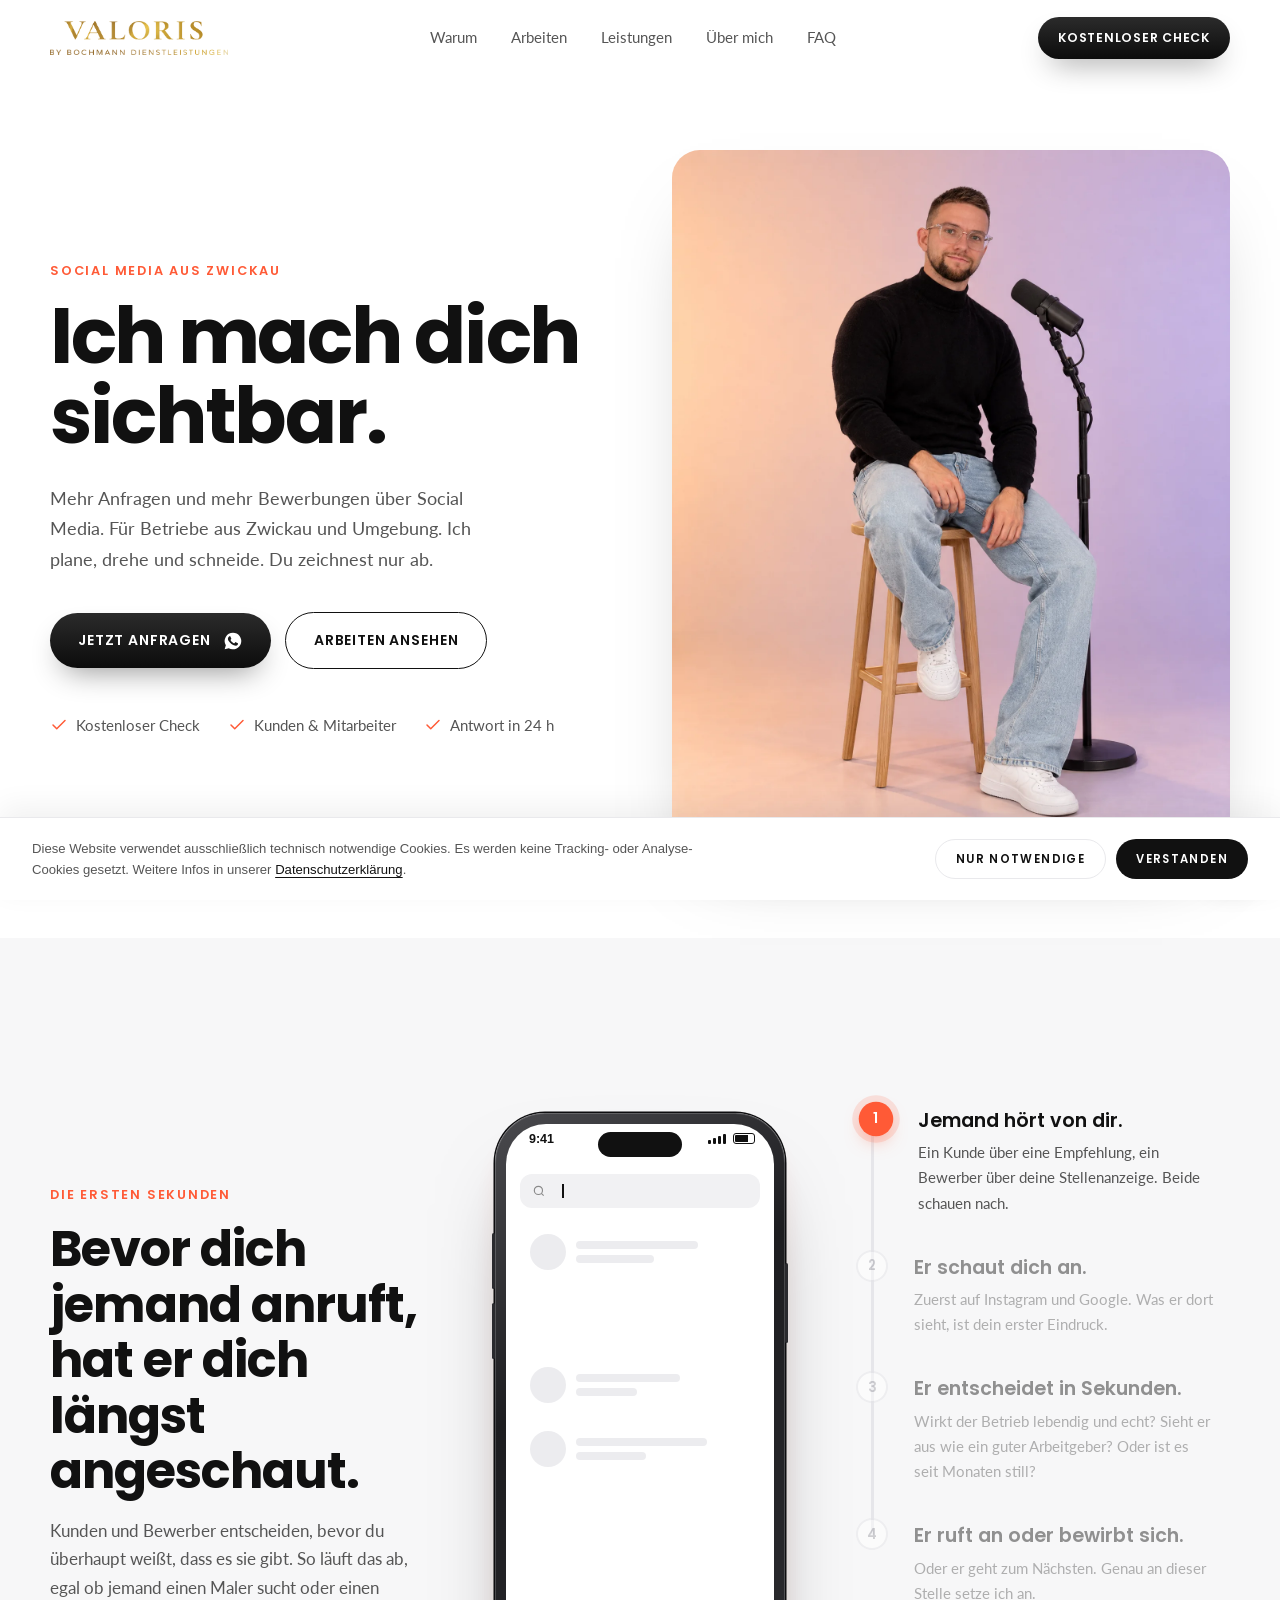
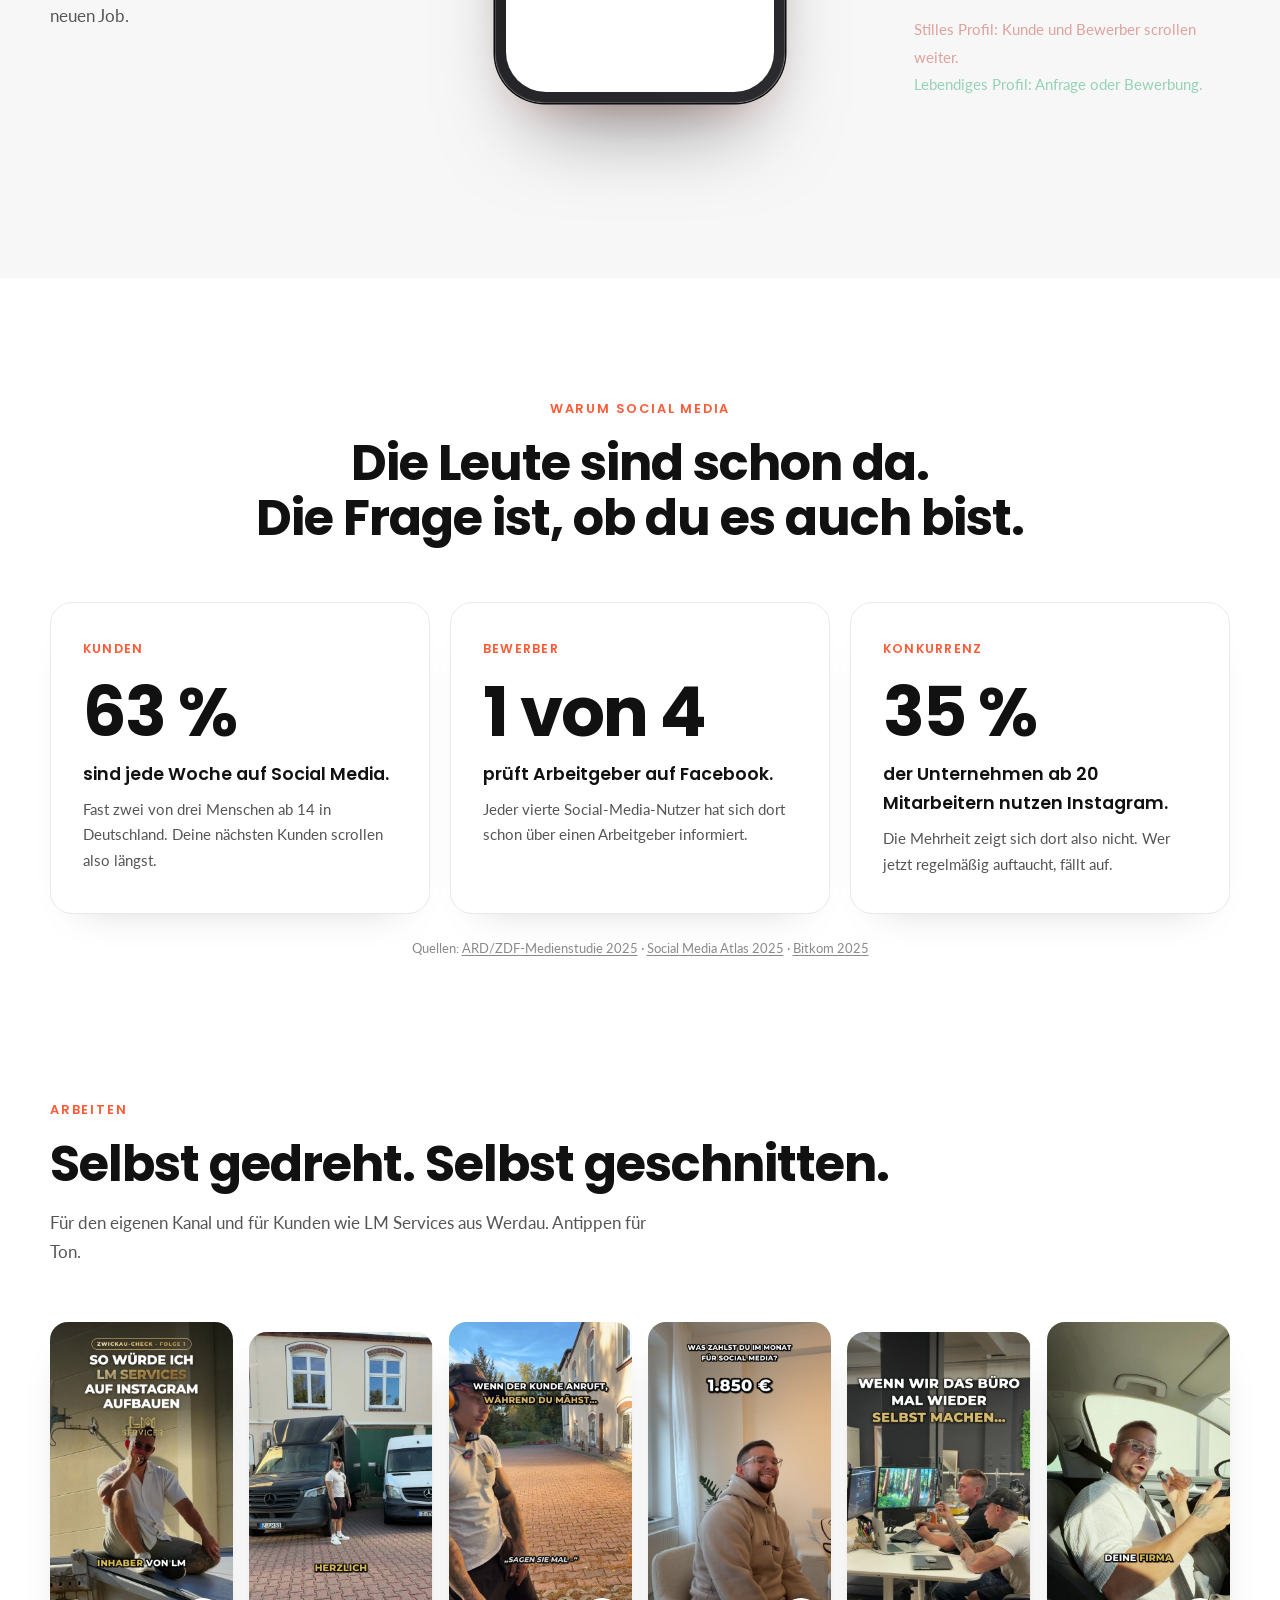
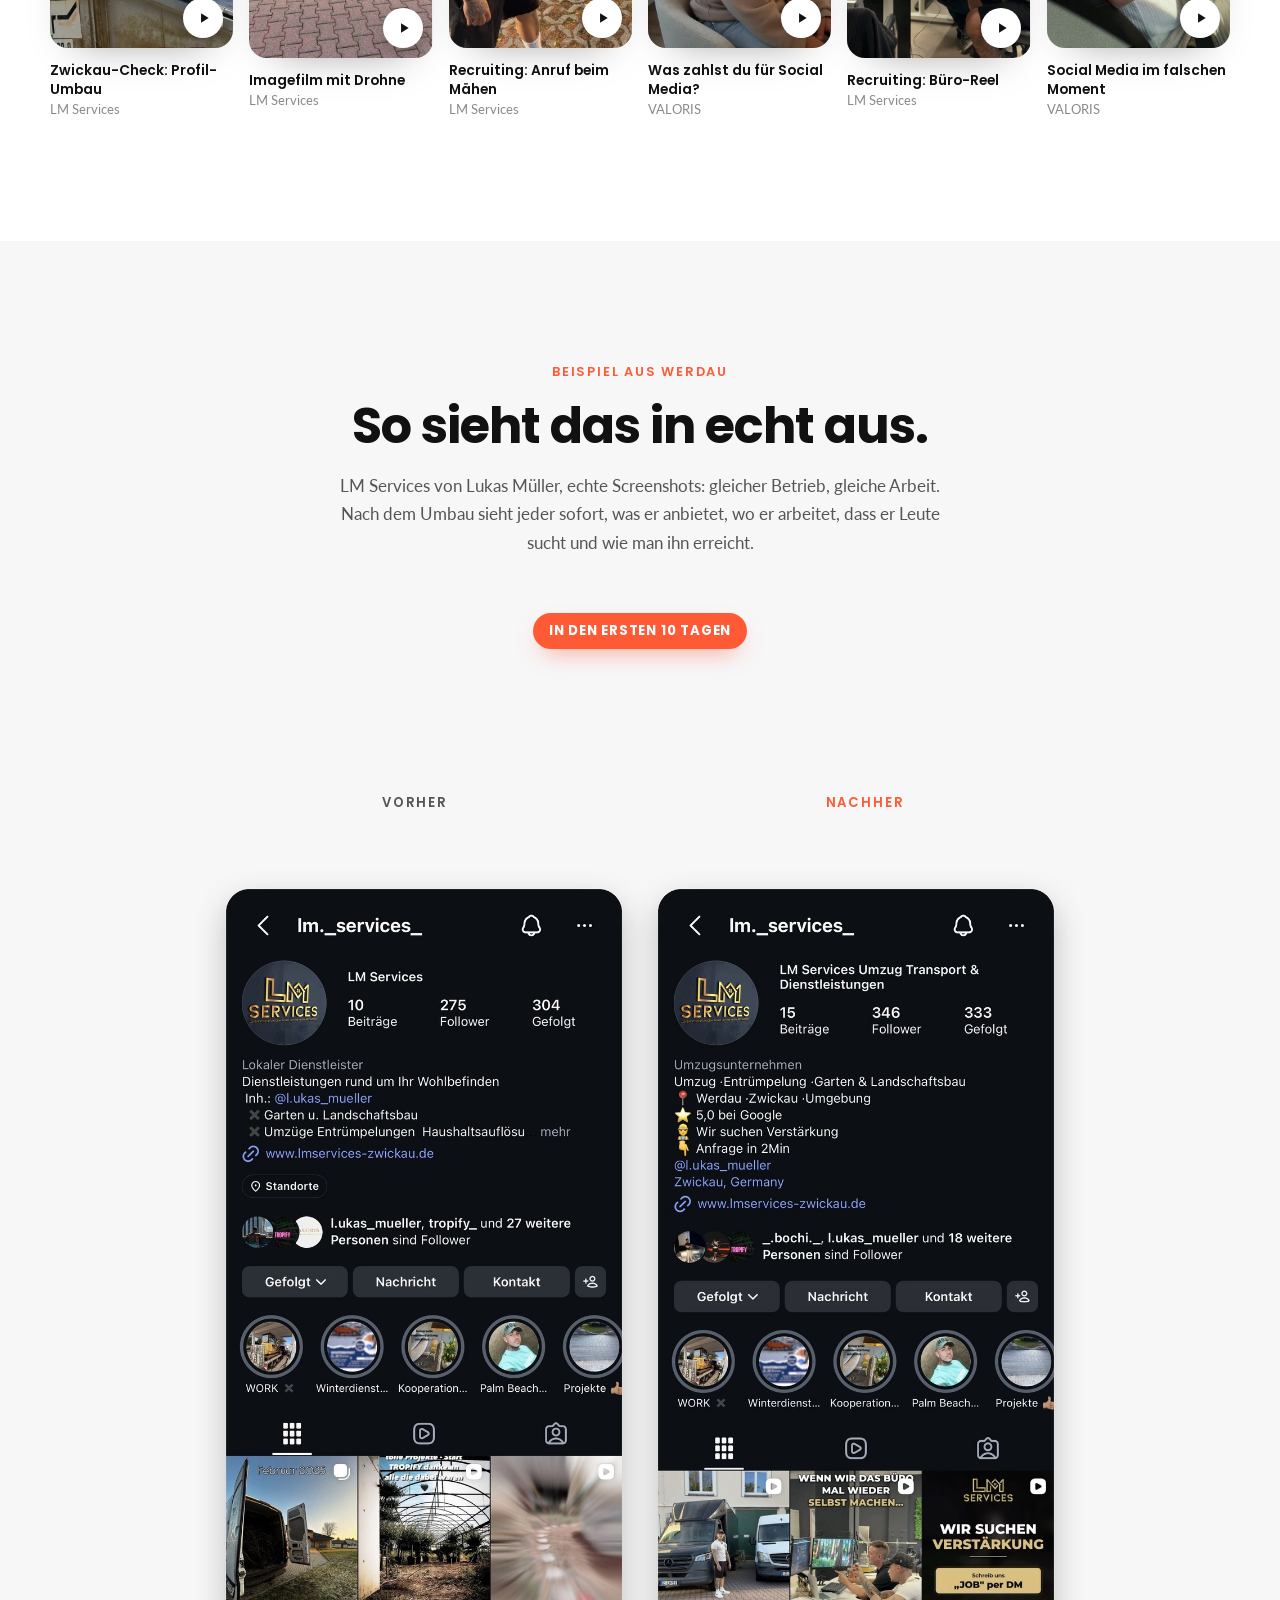
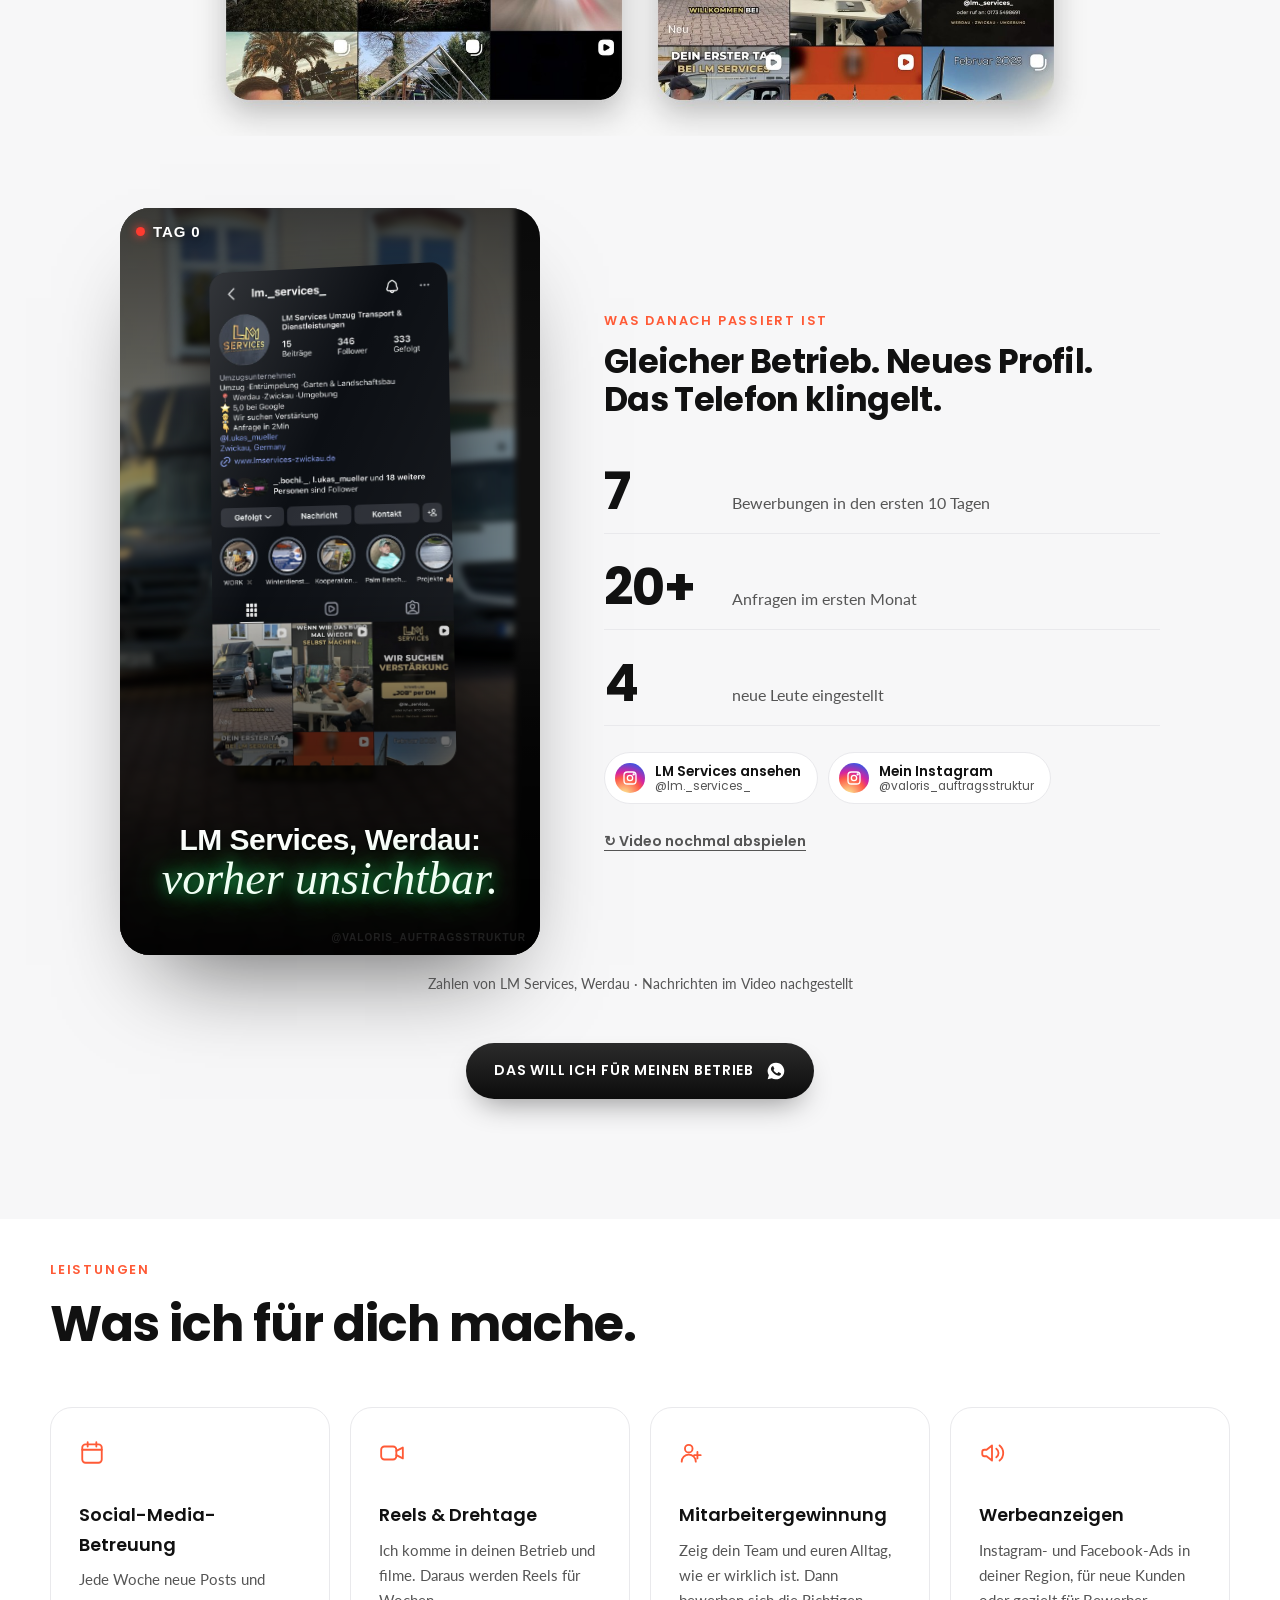
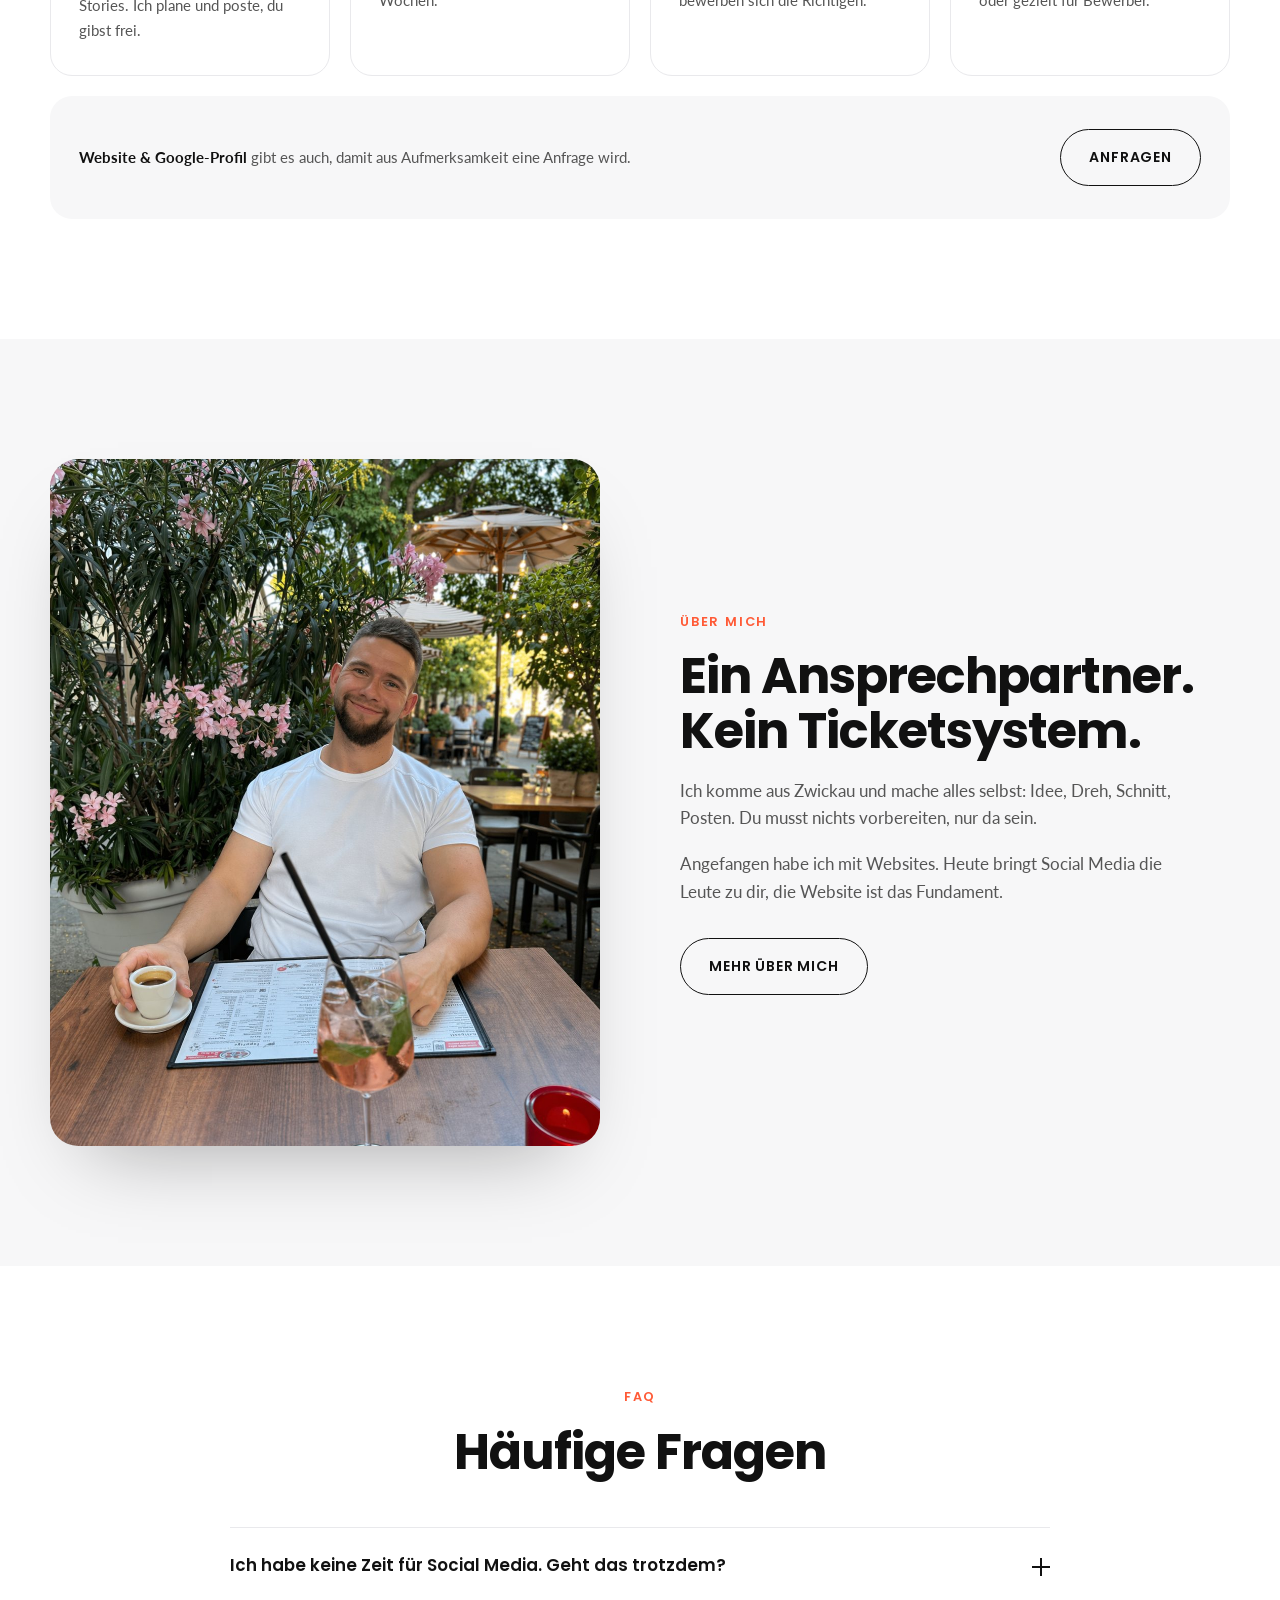
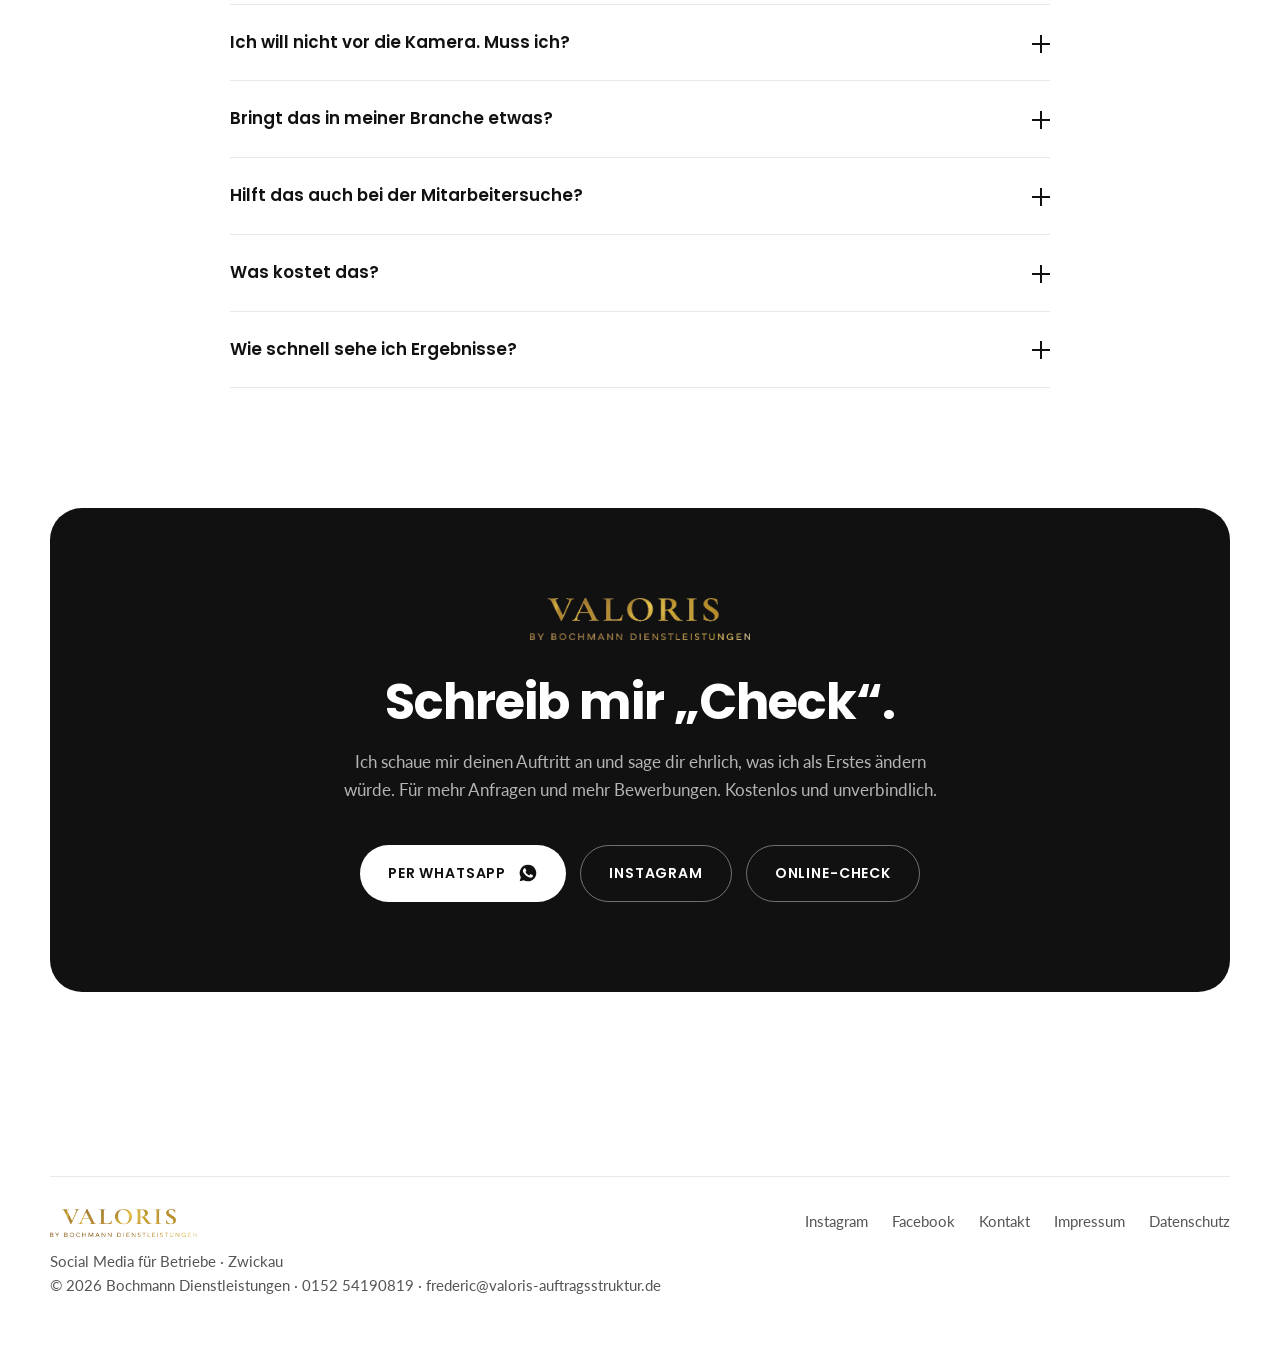
==== commit 6e75efe9: "Kontaktseite im neuen Design (Themen-Chips, Formspree inline), alte Seiten Leistungen/Referenzen/Pre" ====
--- a/index.html
+++ b/index.html
@@ -499,7 +499,7 @@
       <div class="card rv"><svg viewBox="0 0 24 24"><rect x="2" y="6" width="14" height="12" rx="3"/><path d="m16 10 6-3v10l-6-3"/></svg><h3>Reels &amp; Drehtage</h3><p>Ich komme in deinen Betrieb und filme. Daraus werden Reels für Wochen.</p></div>
       <div class="card rv"><svg viewBox="0 0 24 24"><circle cx="9" cy="8" r="3.5"/><path d="M2.5 20a6.5 6.5 0 0 1 13 0M17 11v6M14 14h6"/></svg><h3>Mitarbeitergewinnung</h3><p>Zeig dein Team und euren Alltag, wie er wirklich ist. Dann bewerben sich die Richtigen.</p></div>
       <div class="card rv"><svg viewBox="0 0 24 24"><path d="M3 11v2a2 2 0 0 0 2 2h2l5 4V5L7 9H5a2 2 0 0 0-2 2ZM16 8a5 5 0 0 1 0 8M19 5a9 9 0 0 1 0 14"/></svg><h3>Werbeanzeigen</h3><p>Instagram- und Facebook-Ads in deiner Region, für neue Kunden oder gezielt für Bewerber.</p></div>
-      <div class="card card-wide rv"><p><b style="color:var(--ink)">Website &amp; Google-Profil</b> gibt es auch, damit aus Aufmerksamkeit eine Anfrage wird.</p><a href="kontakt.html" class="btn btn-line">Anfragen</a></div>
+      <div class="card card-wide rv"><p><b style="color:var(--ink)">Website &amp; Google-Profil</b> gibt es auch, damit aus Aufmerksamkeit eine Anfrage wird.</p><a href="kontakt.html?thema=website" class="btn btn-line">Anfragen</a></div>
     </div>
   </div>
 </section>
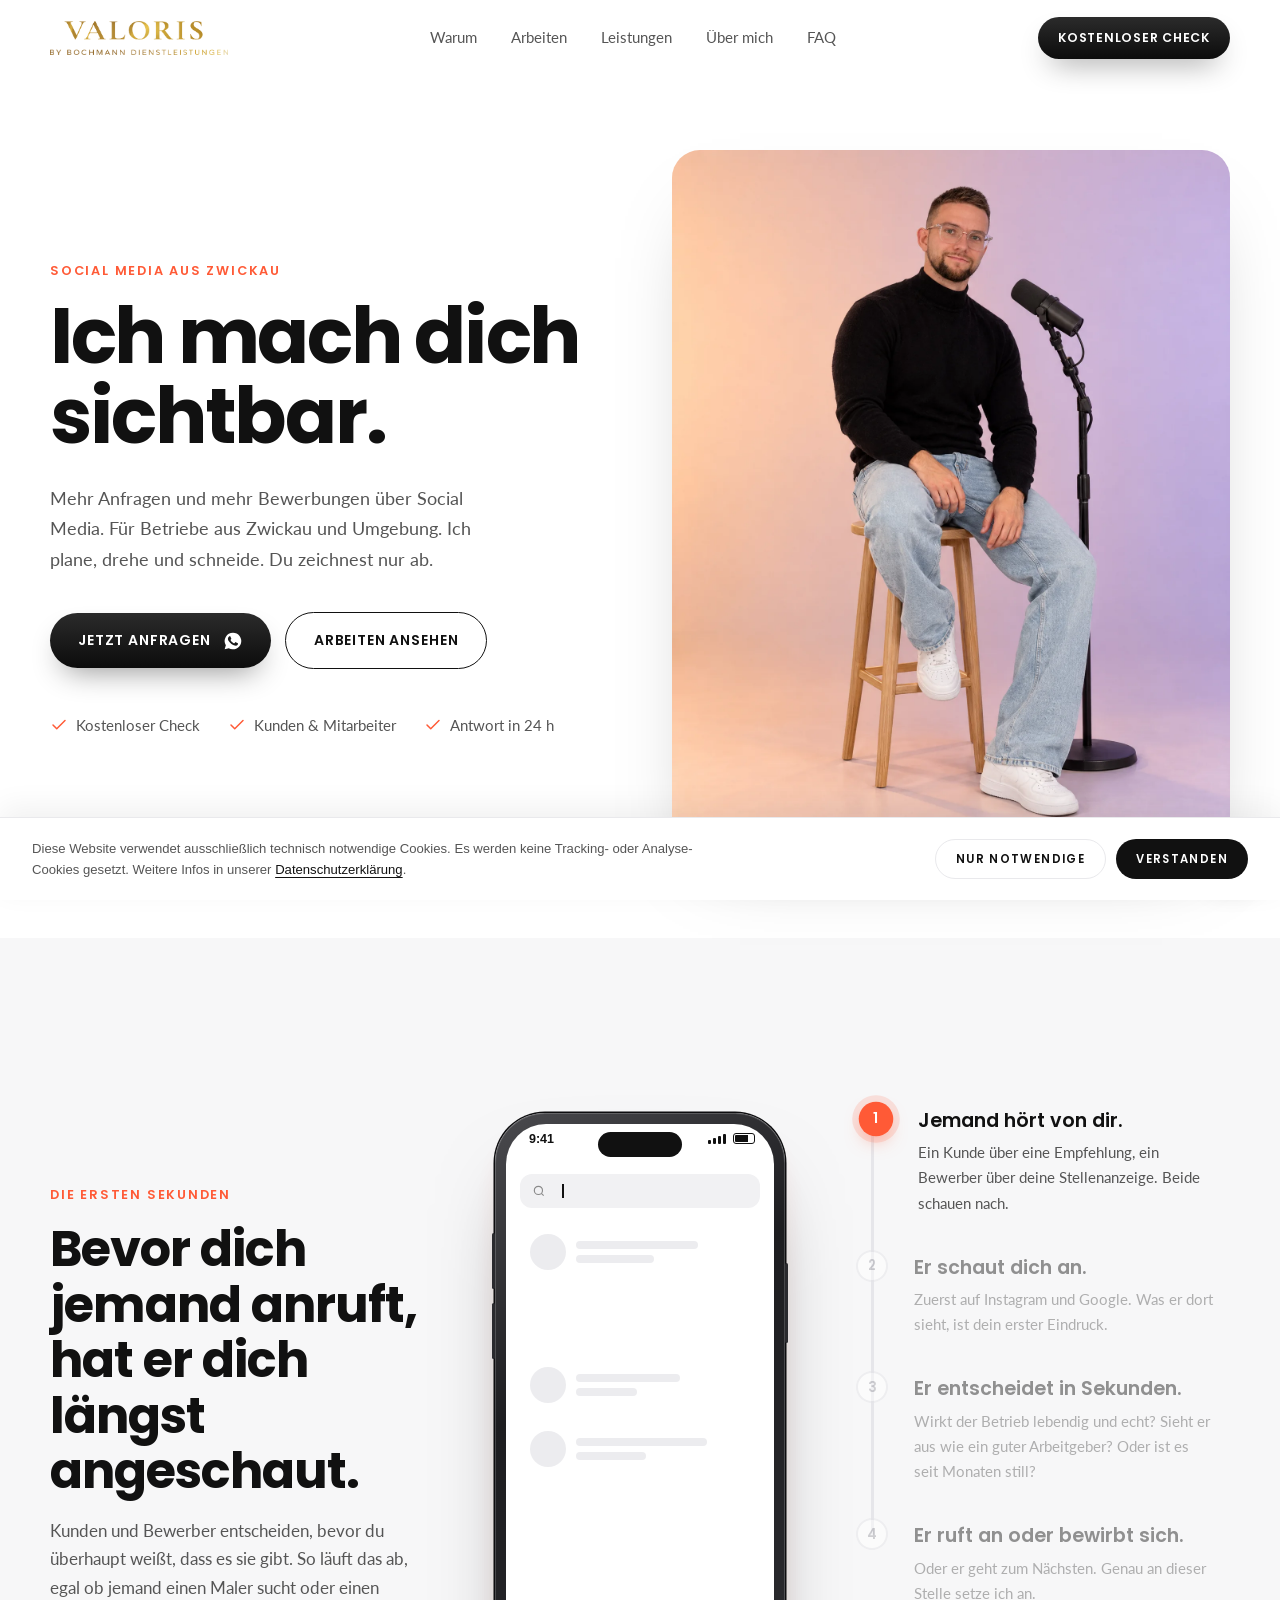
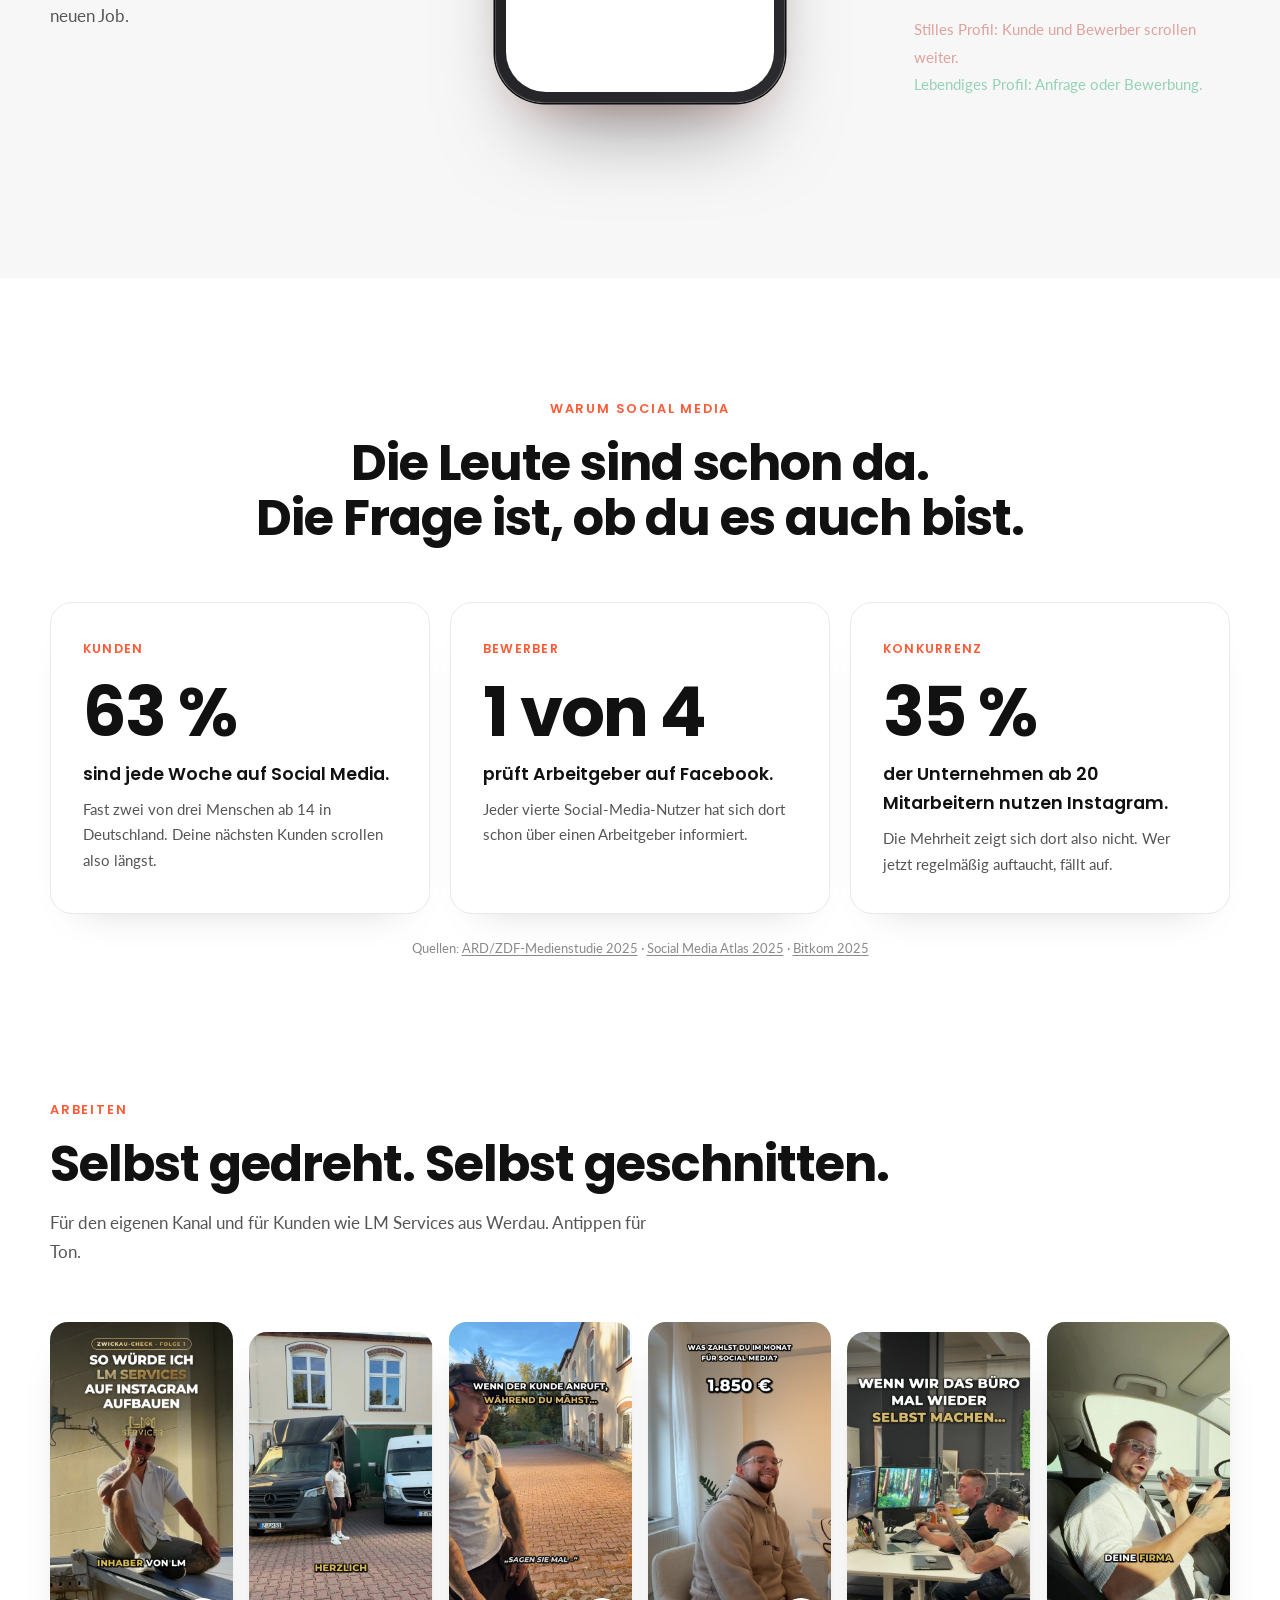
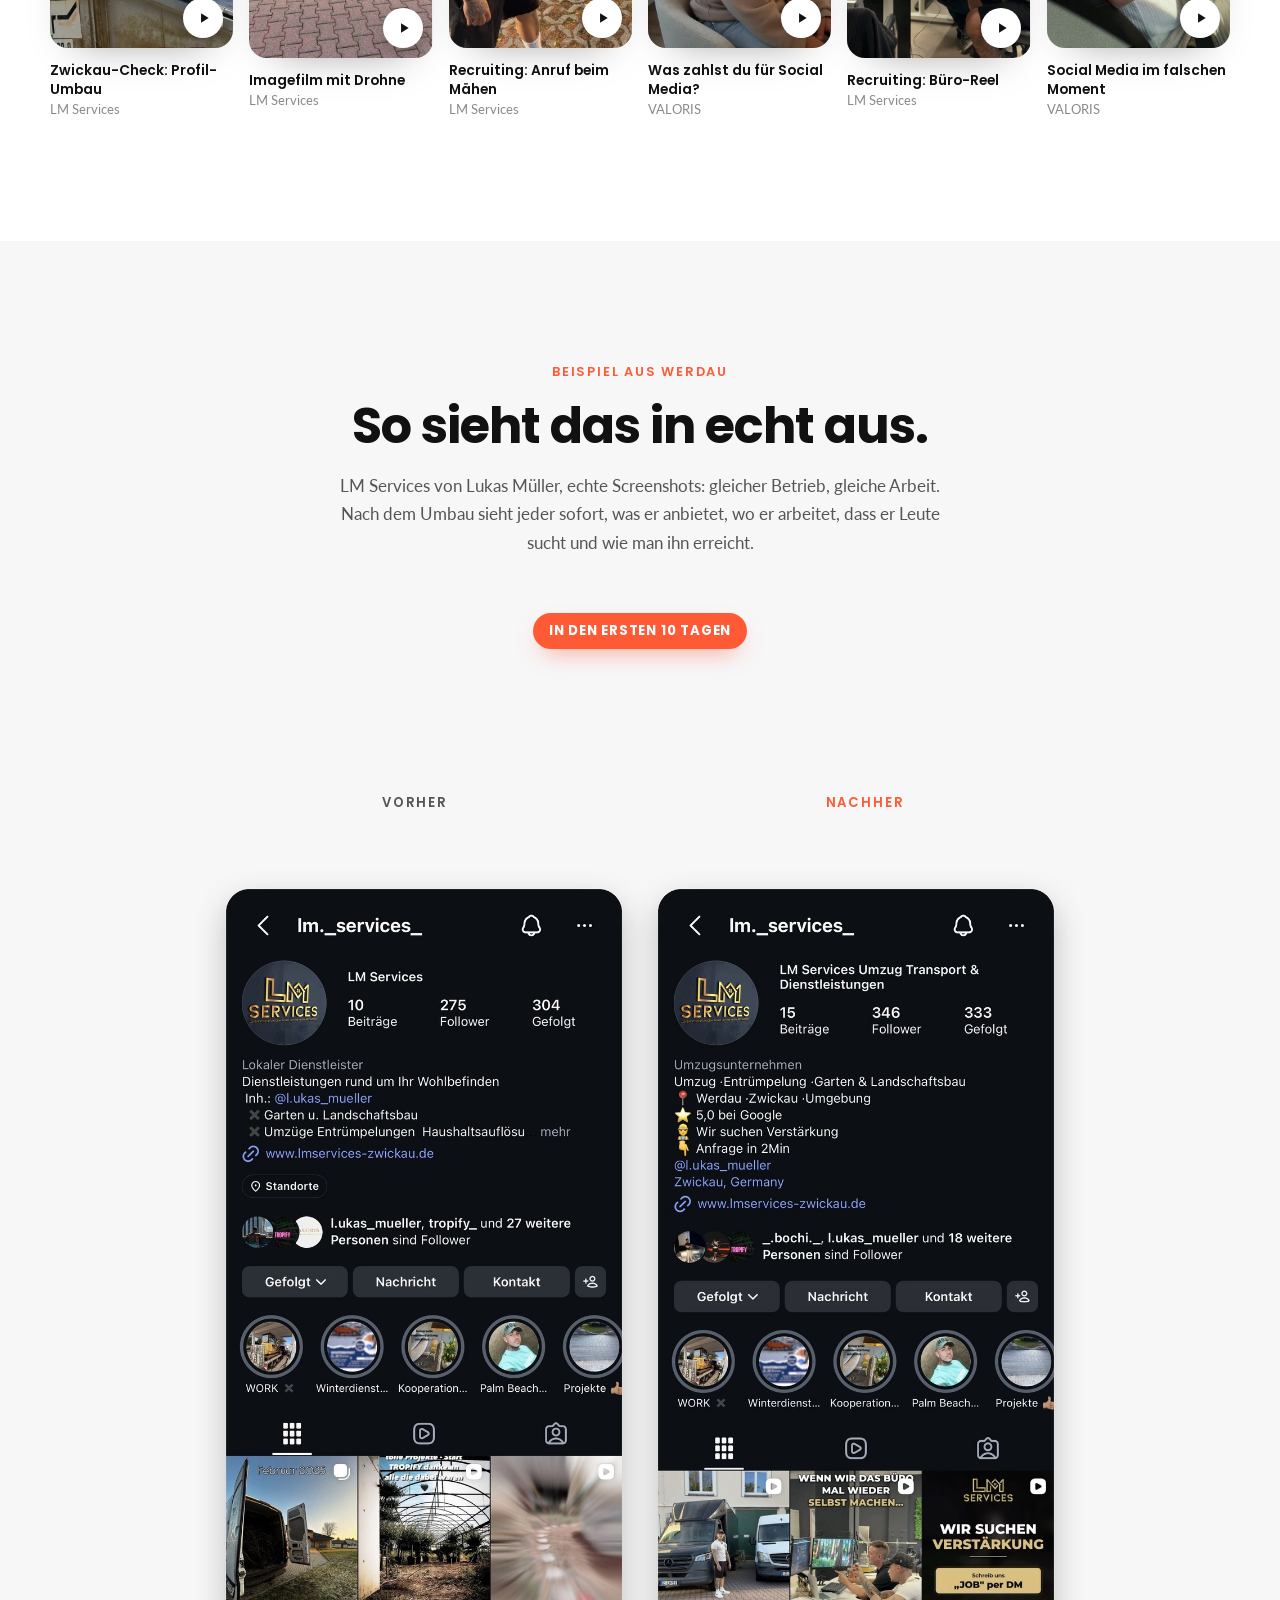
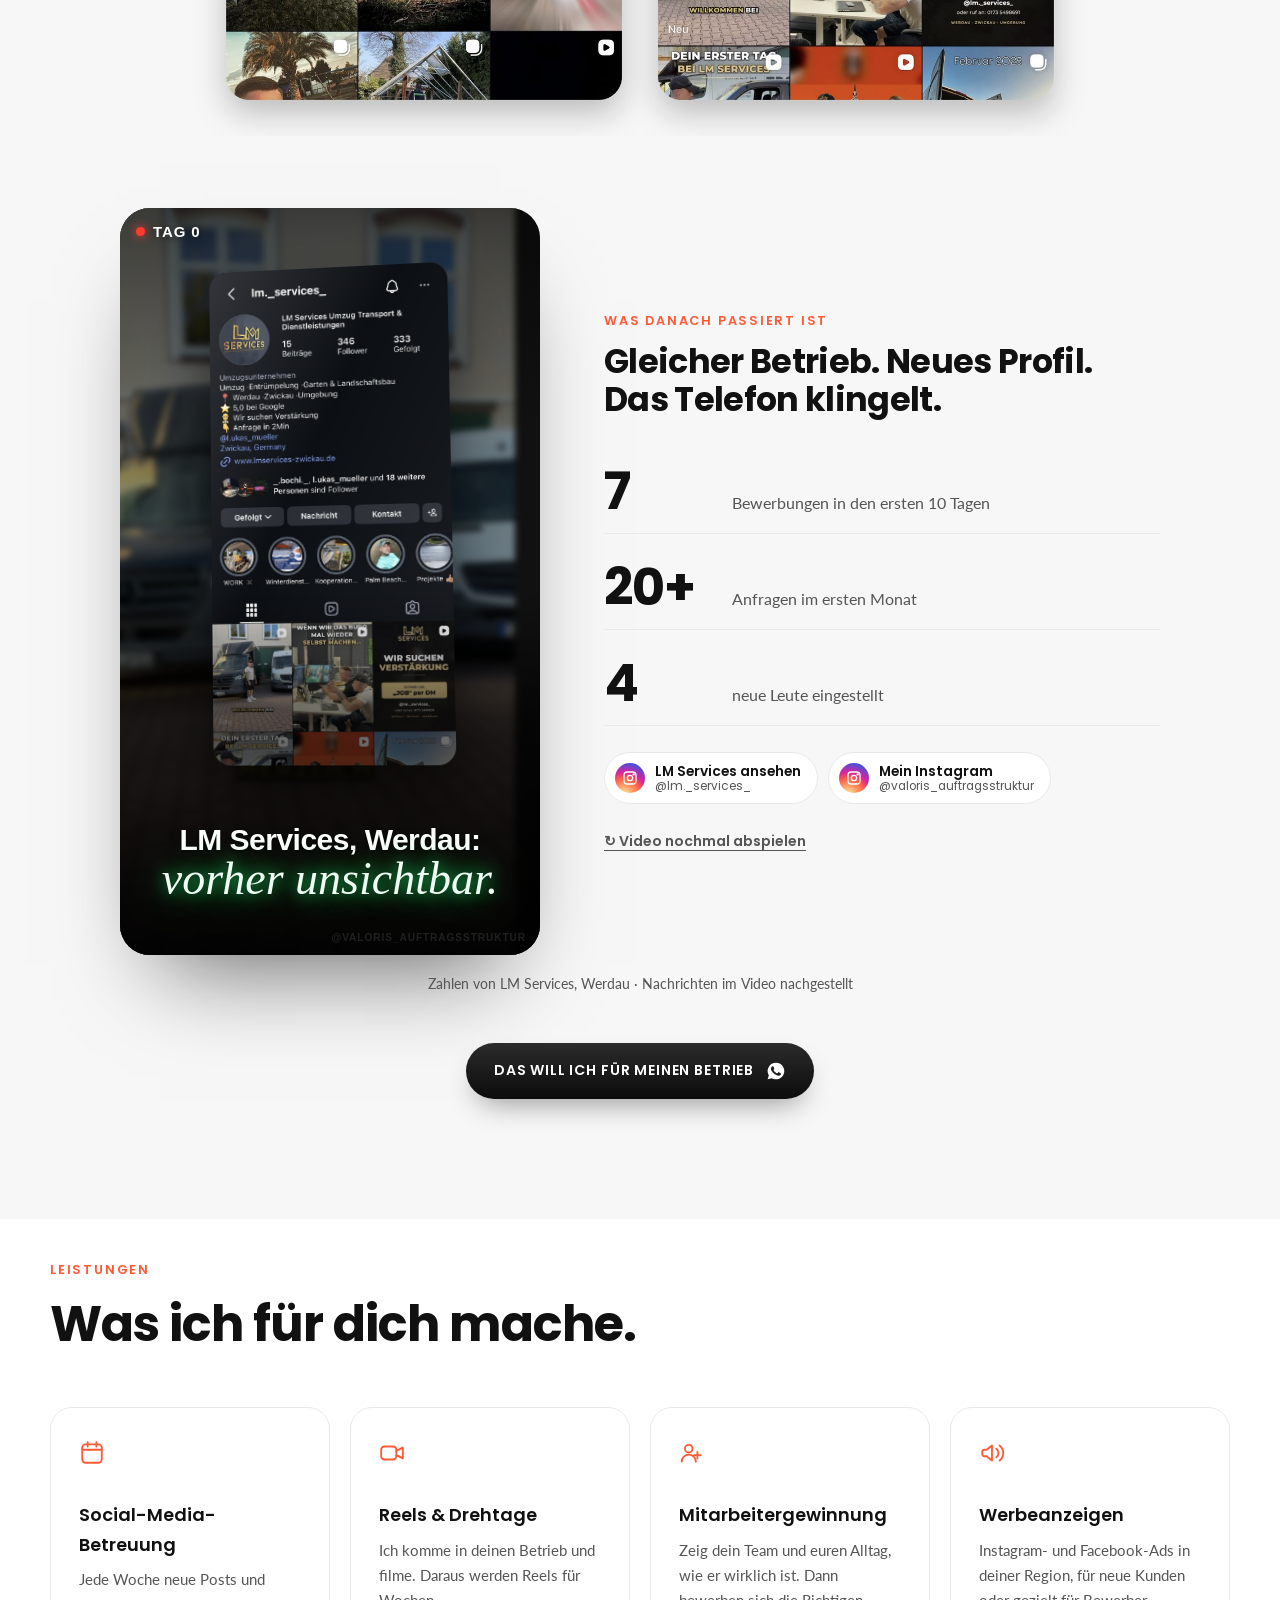
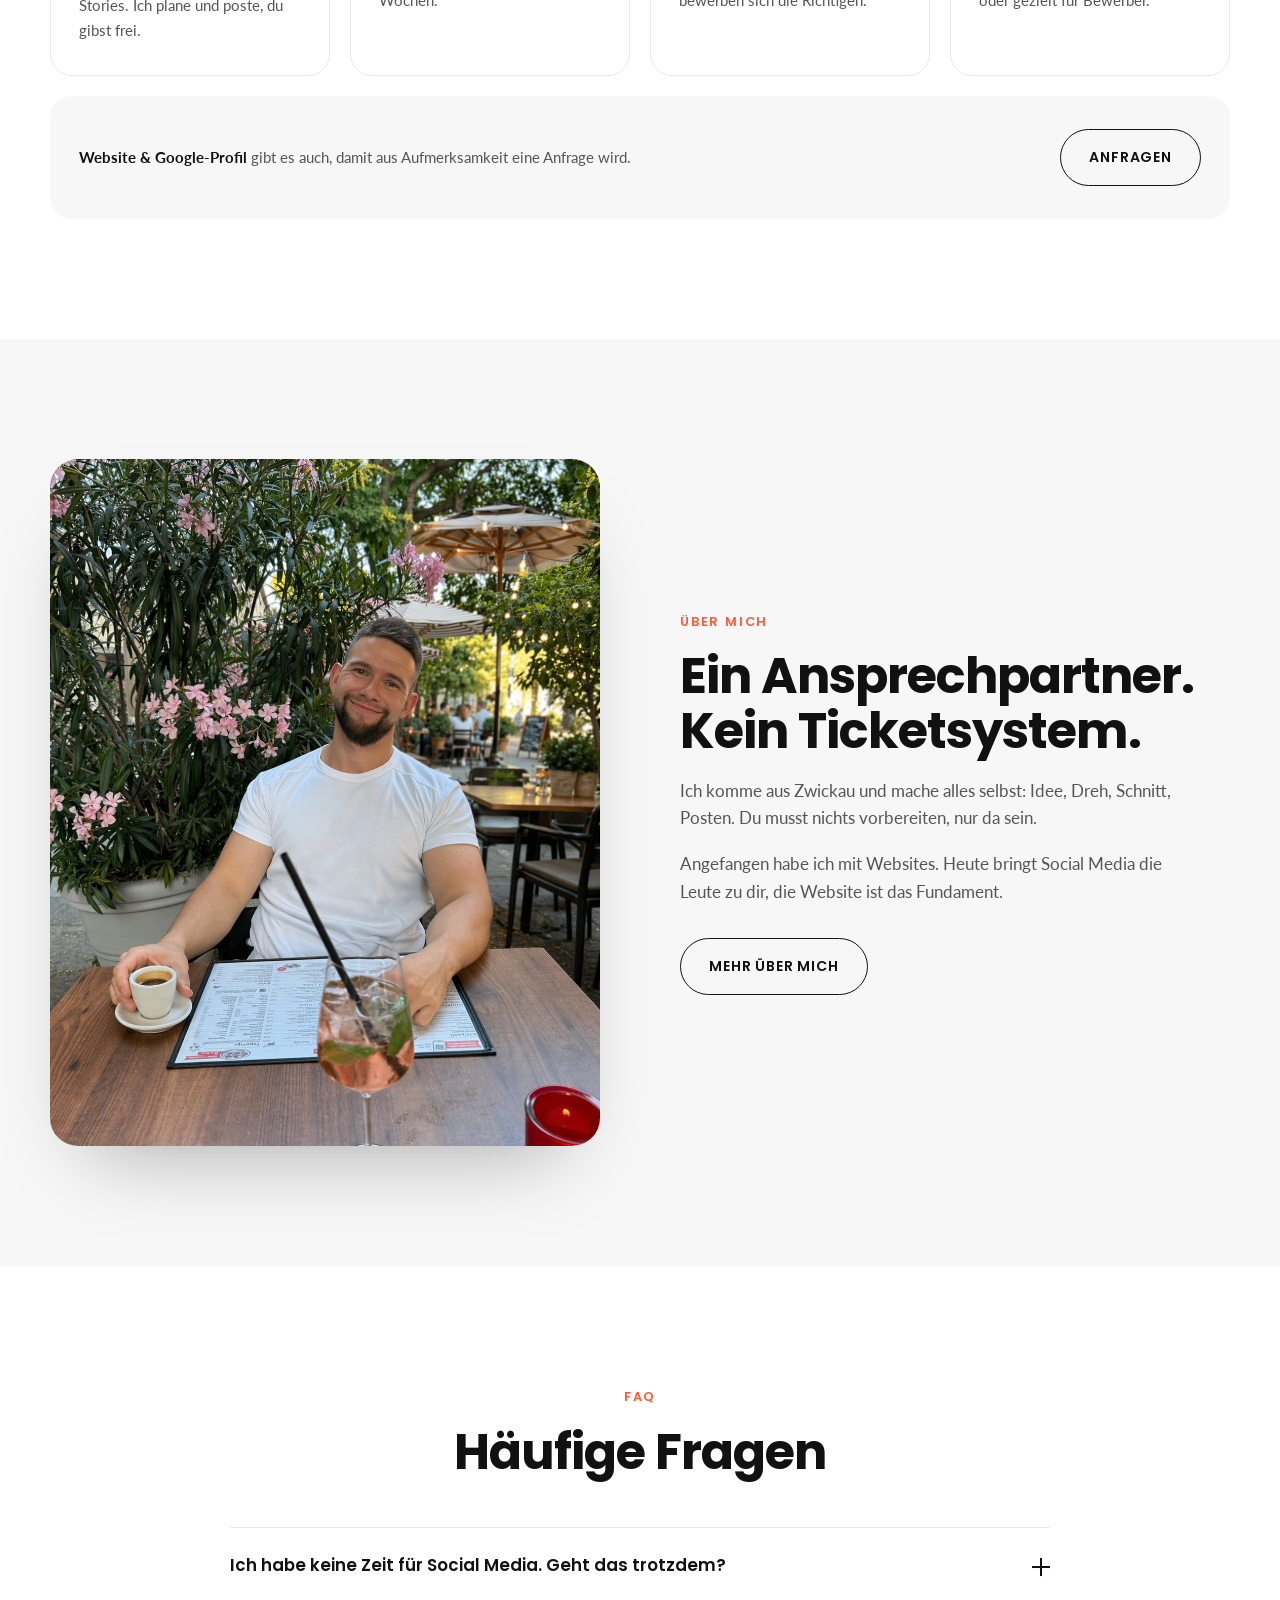
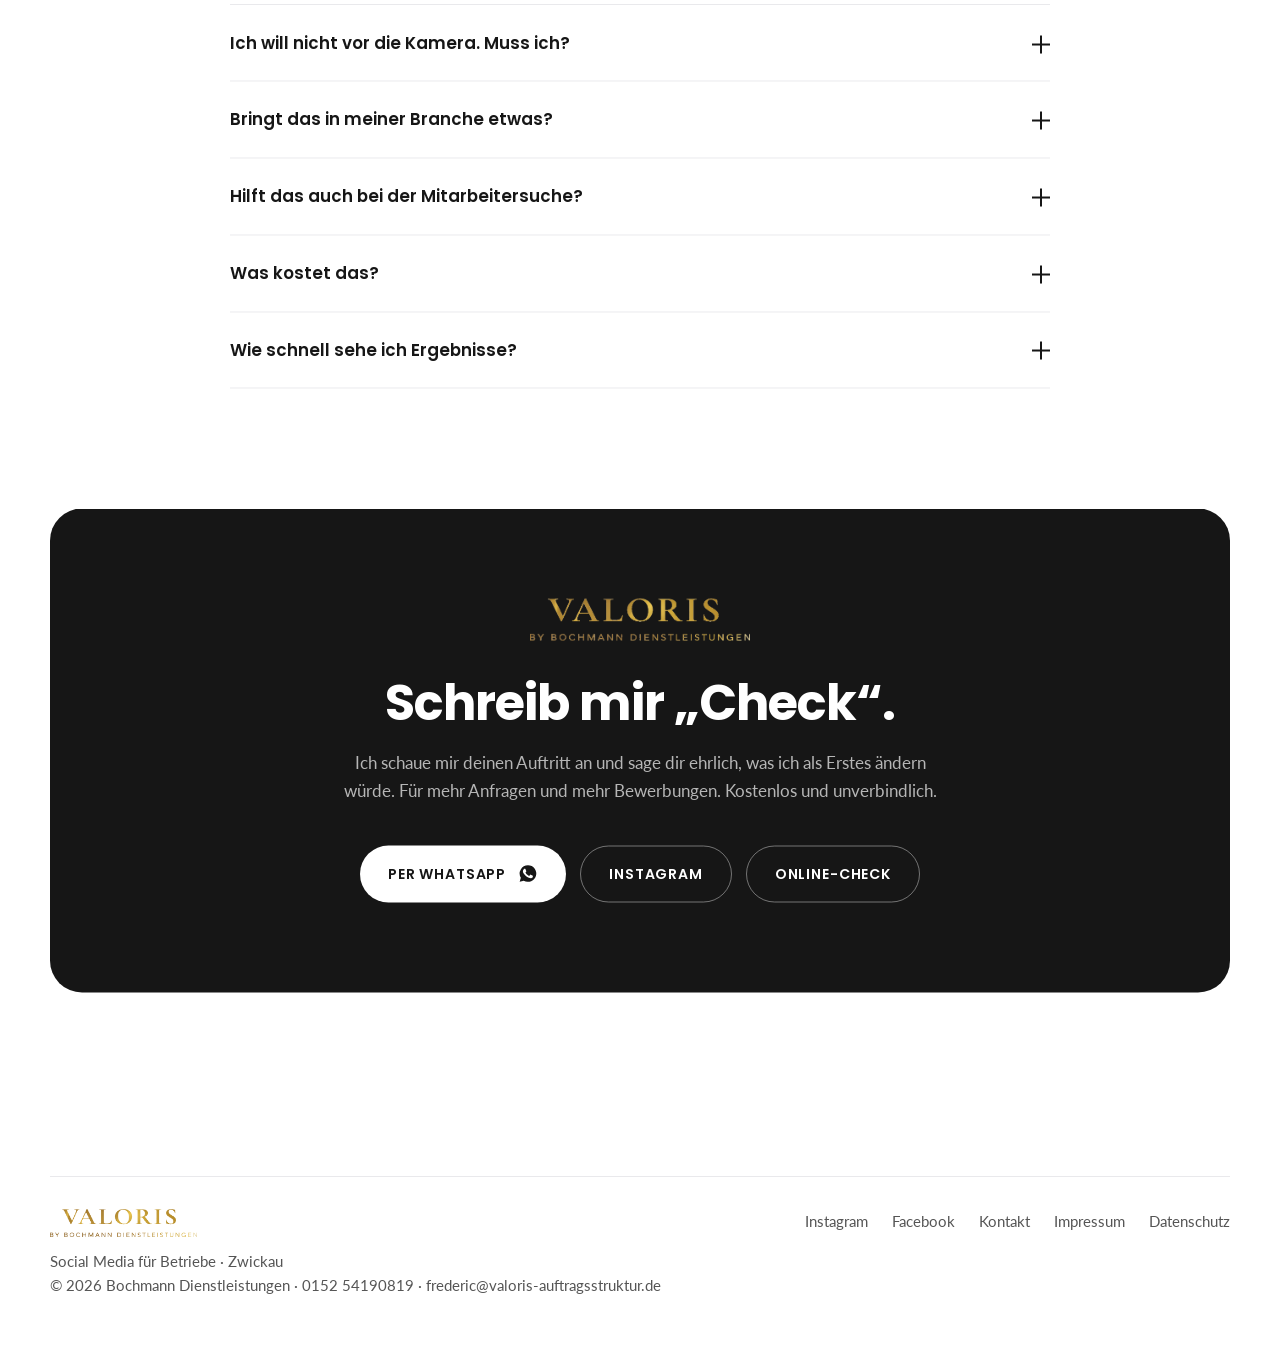
==== commit 254aac45: "SEO: canonical, Open Graph + Twitter-Card auf allen Hauptseiten, Share-Bild og.jpg, ContactPage-Sche" ====
--- a/index.html
+++ b/index.html
@@ -5,10 +5,15 @@
 <meta name="viewport" content="width=device-width,initial-scale=1">
 <title>VALORIS | Social Media für Betriebe in Zwickau</title>
 <meta name="description" content="Mehr Anfragen und mehr Bewerbungen über Social Media: Reels, Recruiting und Werbung für Betriebe in Zwickau und Umgebung. Frederic Bochmann plant, dreht und schneidet. Kostenloser Online-Check.">
-<meta property="og:title" content="VALORIS | Ich mach dich sichtbar.">
-<meta property="og:description" content="Social Media für Betriebe aus Zwickau und Umgebung.">
-<meta property="og:image" content="https://www.valoris-auftragsstruktur.de/assets/v2/frederic-studio.webp">
+<link rel="canonical" href="https://www.valoris-auftragsstruktur.de/">
 <meta property="og:type" content="website">
+<meta property="og:site_name" content="VALORIS">
+<meta property="og:locale" content="de_DE">
+<meta property="og:url" content="https://www.valoris-auftragsstruktur.de/">
+<meta property="og:title" content="VALORIS | Social Media für Betriebe in Zwickau">
+<meta property="og:description" content="Mehr Anfragen und mehr Bewerbungen: Reels, Recruiting und Werbung für Betriebe aus Zwickau und Umgebung.">
+<meta property="og:image" content="https://www.valoris-auftragsstruktur.de/assets/v2/og.jpg">
+<meta name="twitter:card" content="summary_large_image">
 <link rel="icon" type="image/png" href="assets/v2/favicon.png">
 <meta name="theme-color" content="#ffffff">
 <link rel="preconnect" href="https://fonts.bunny.net" crossorigin>
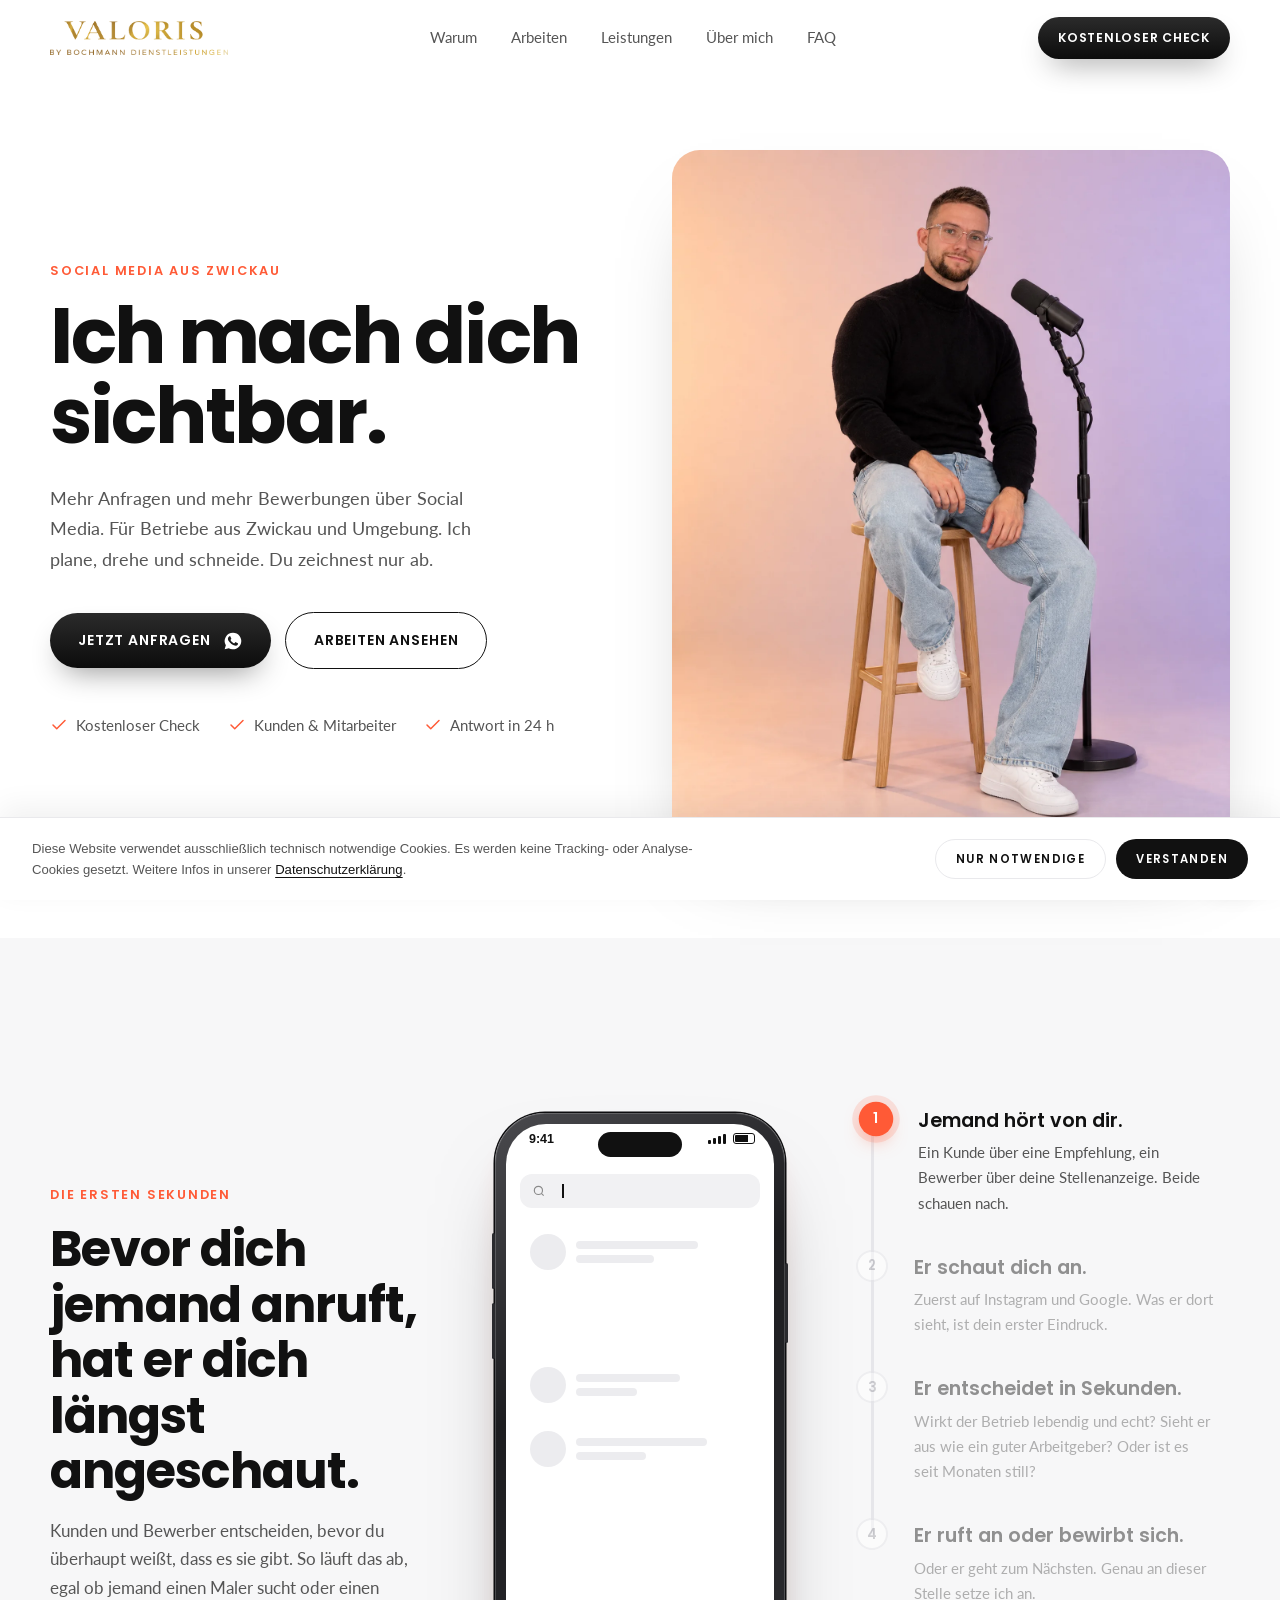
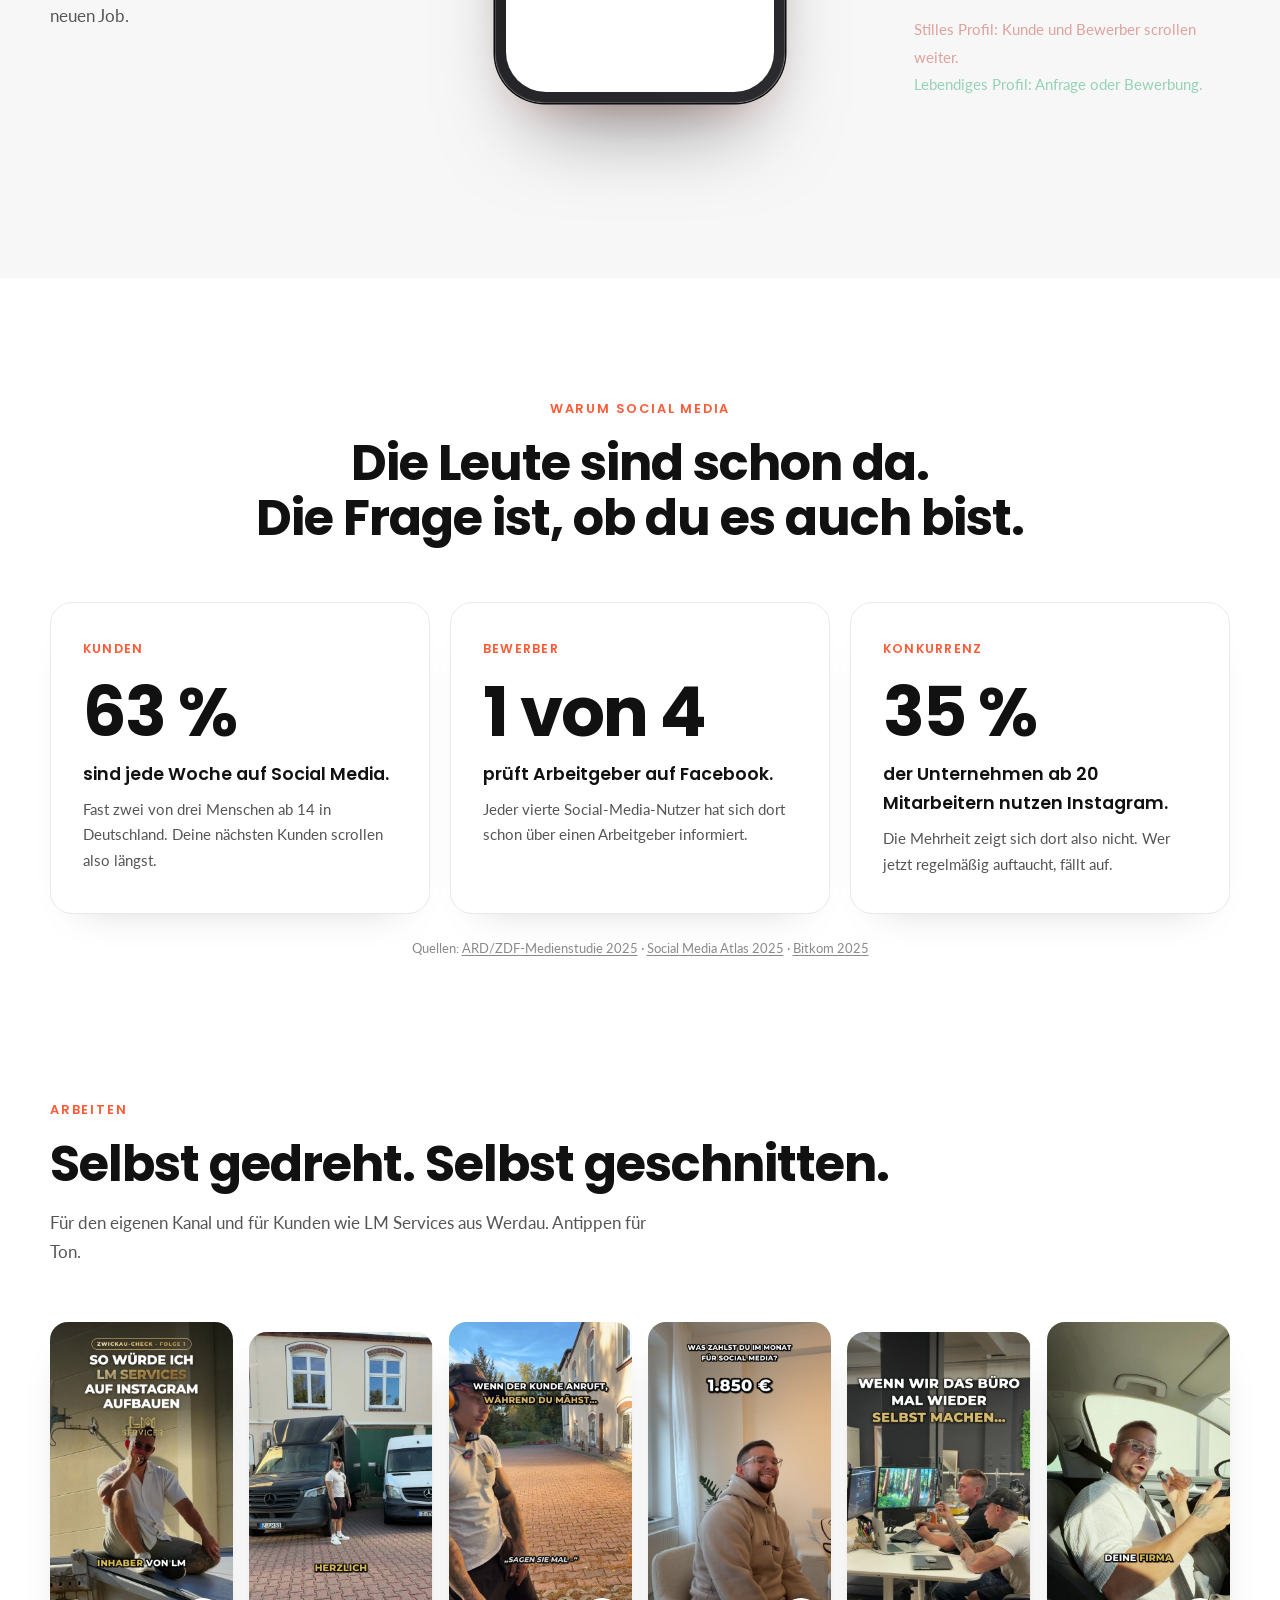
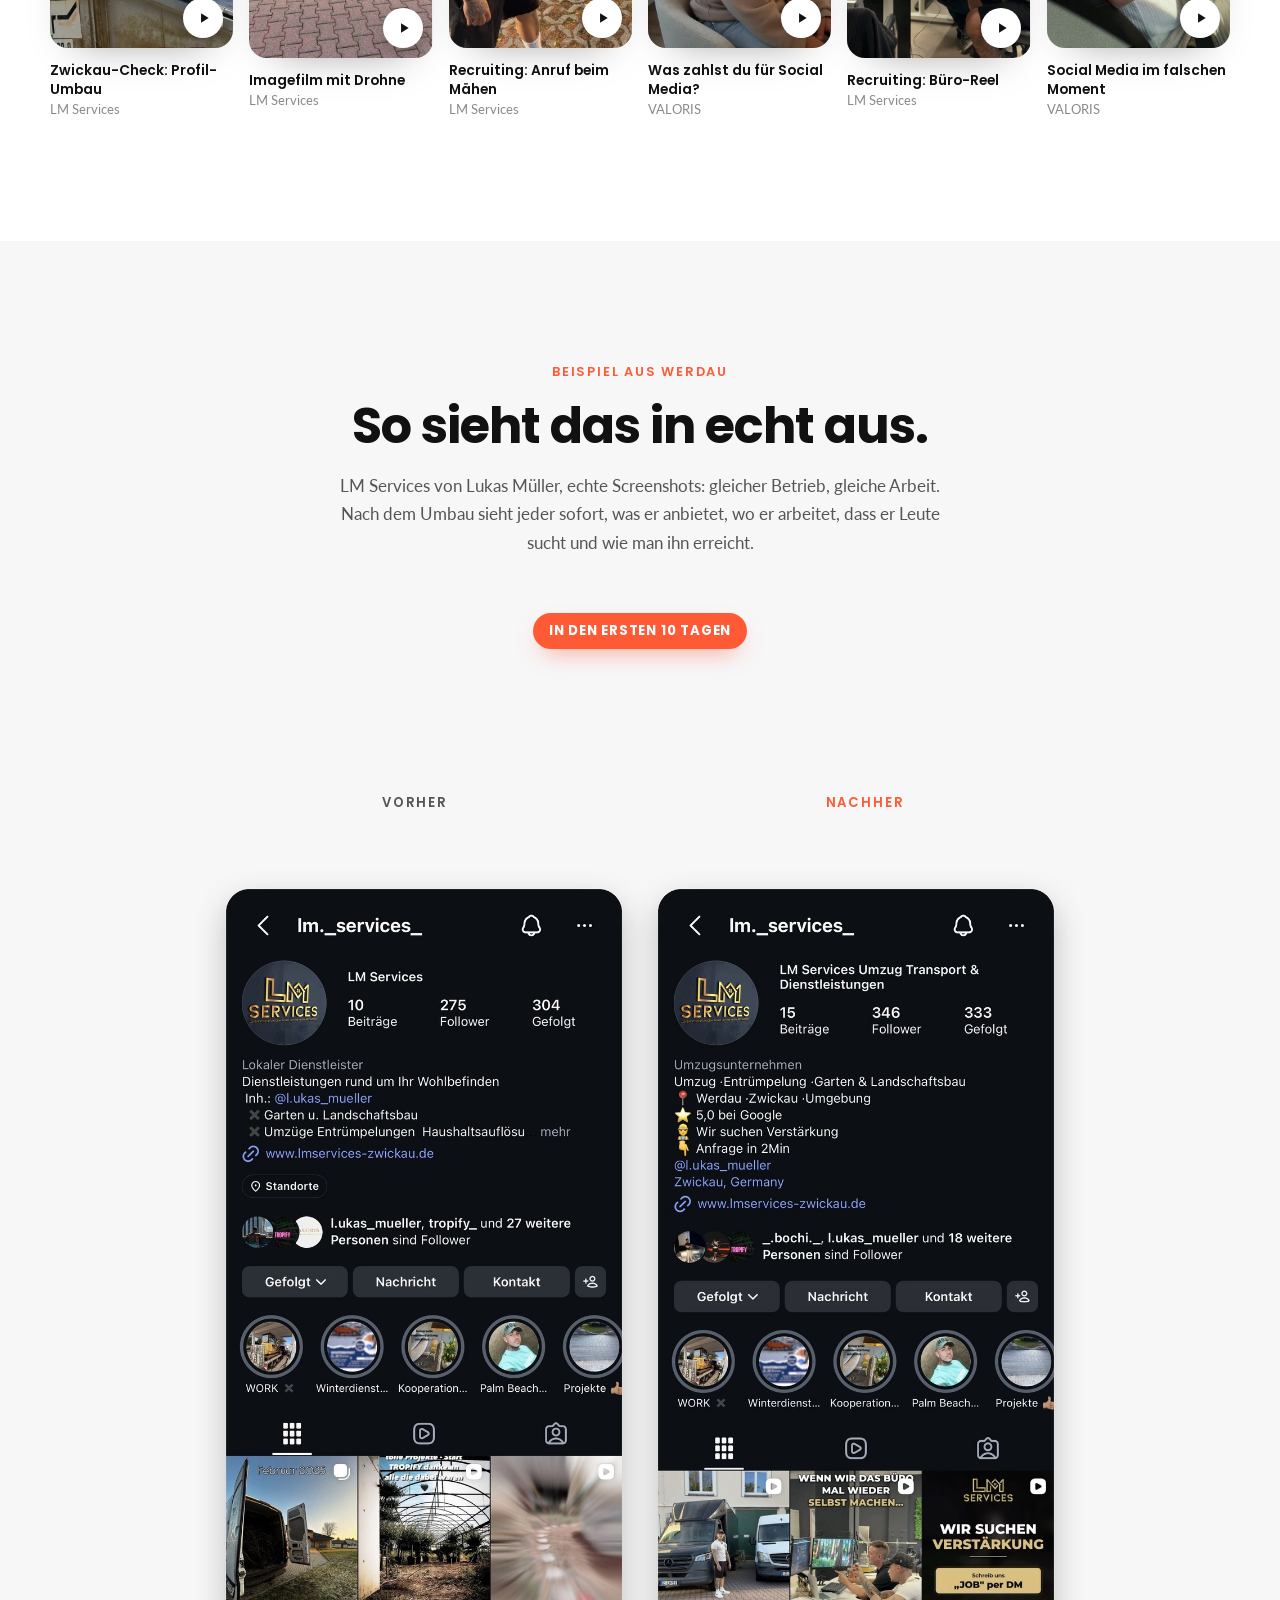
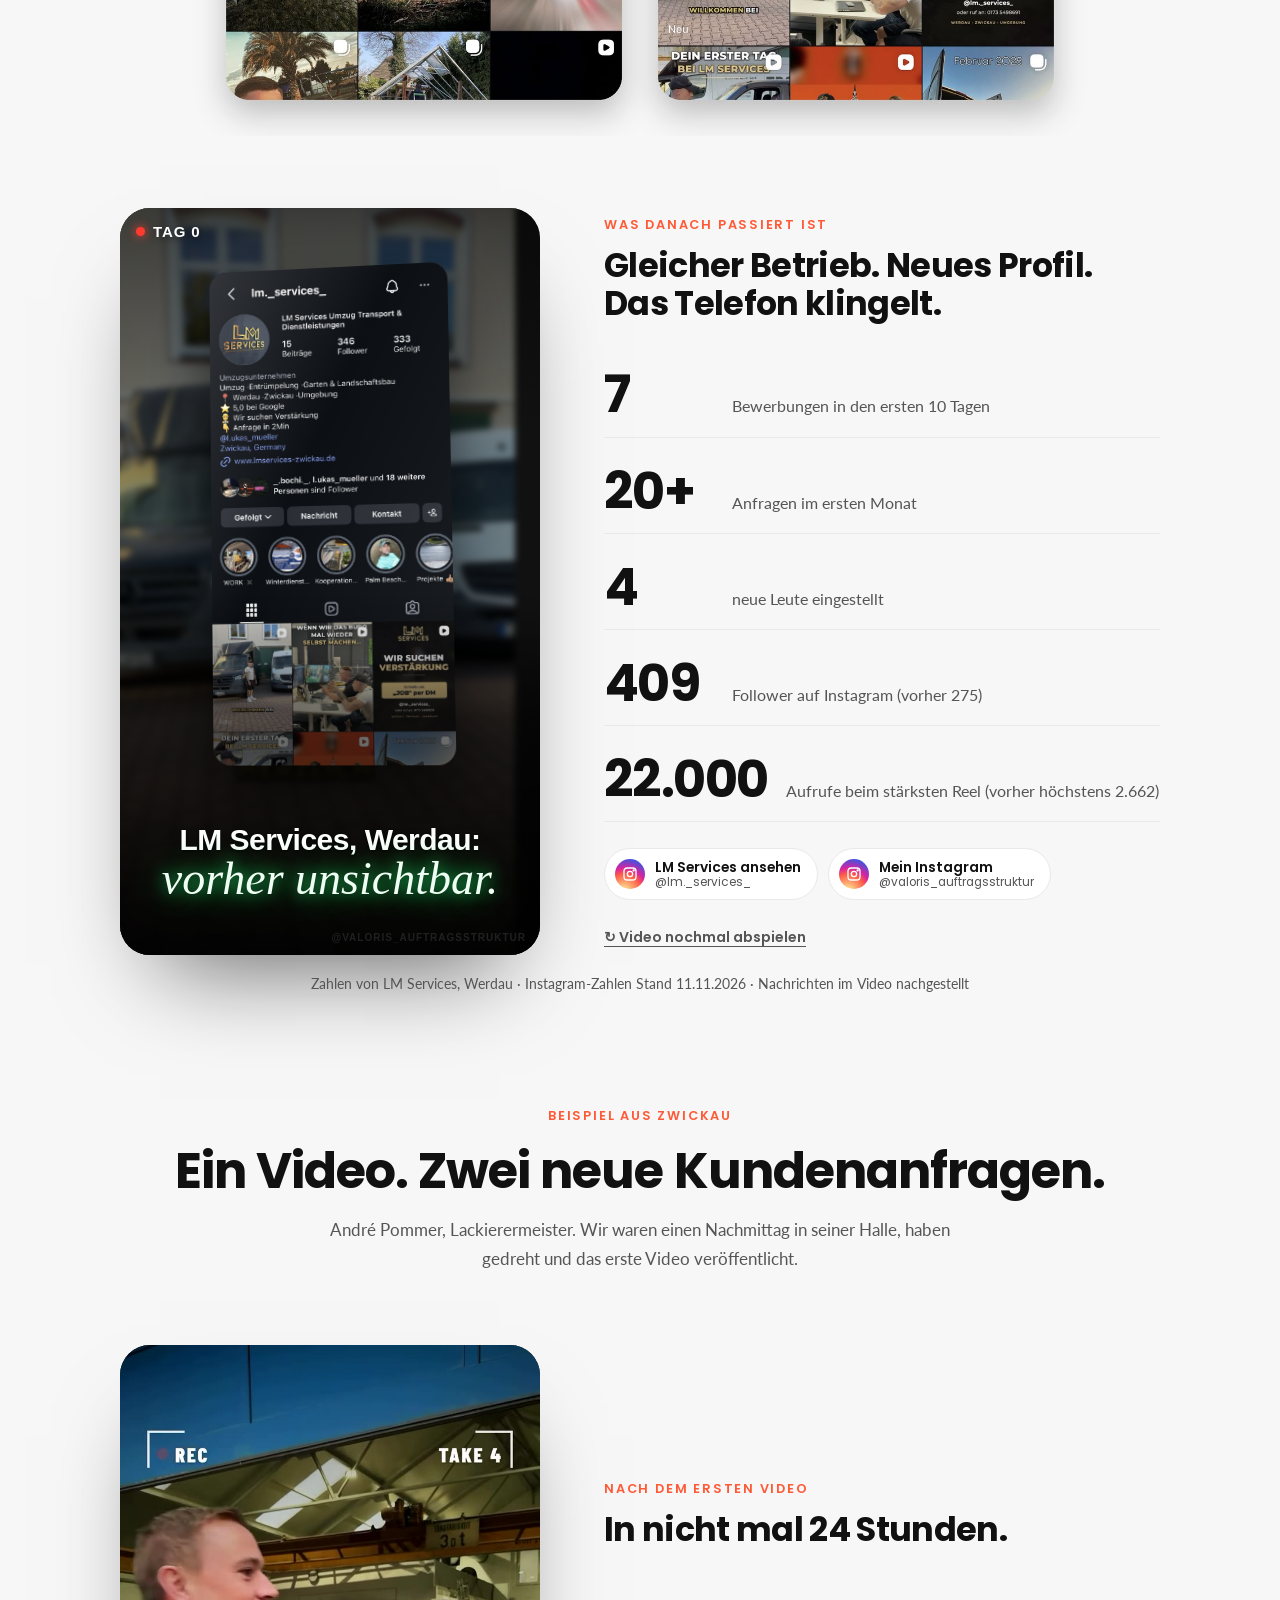
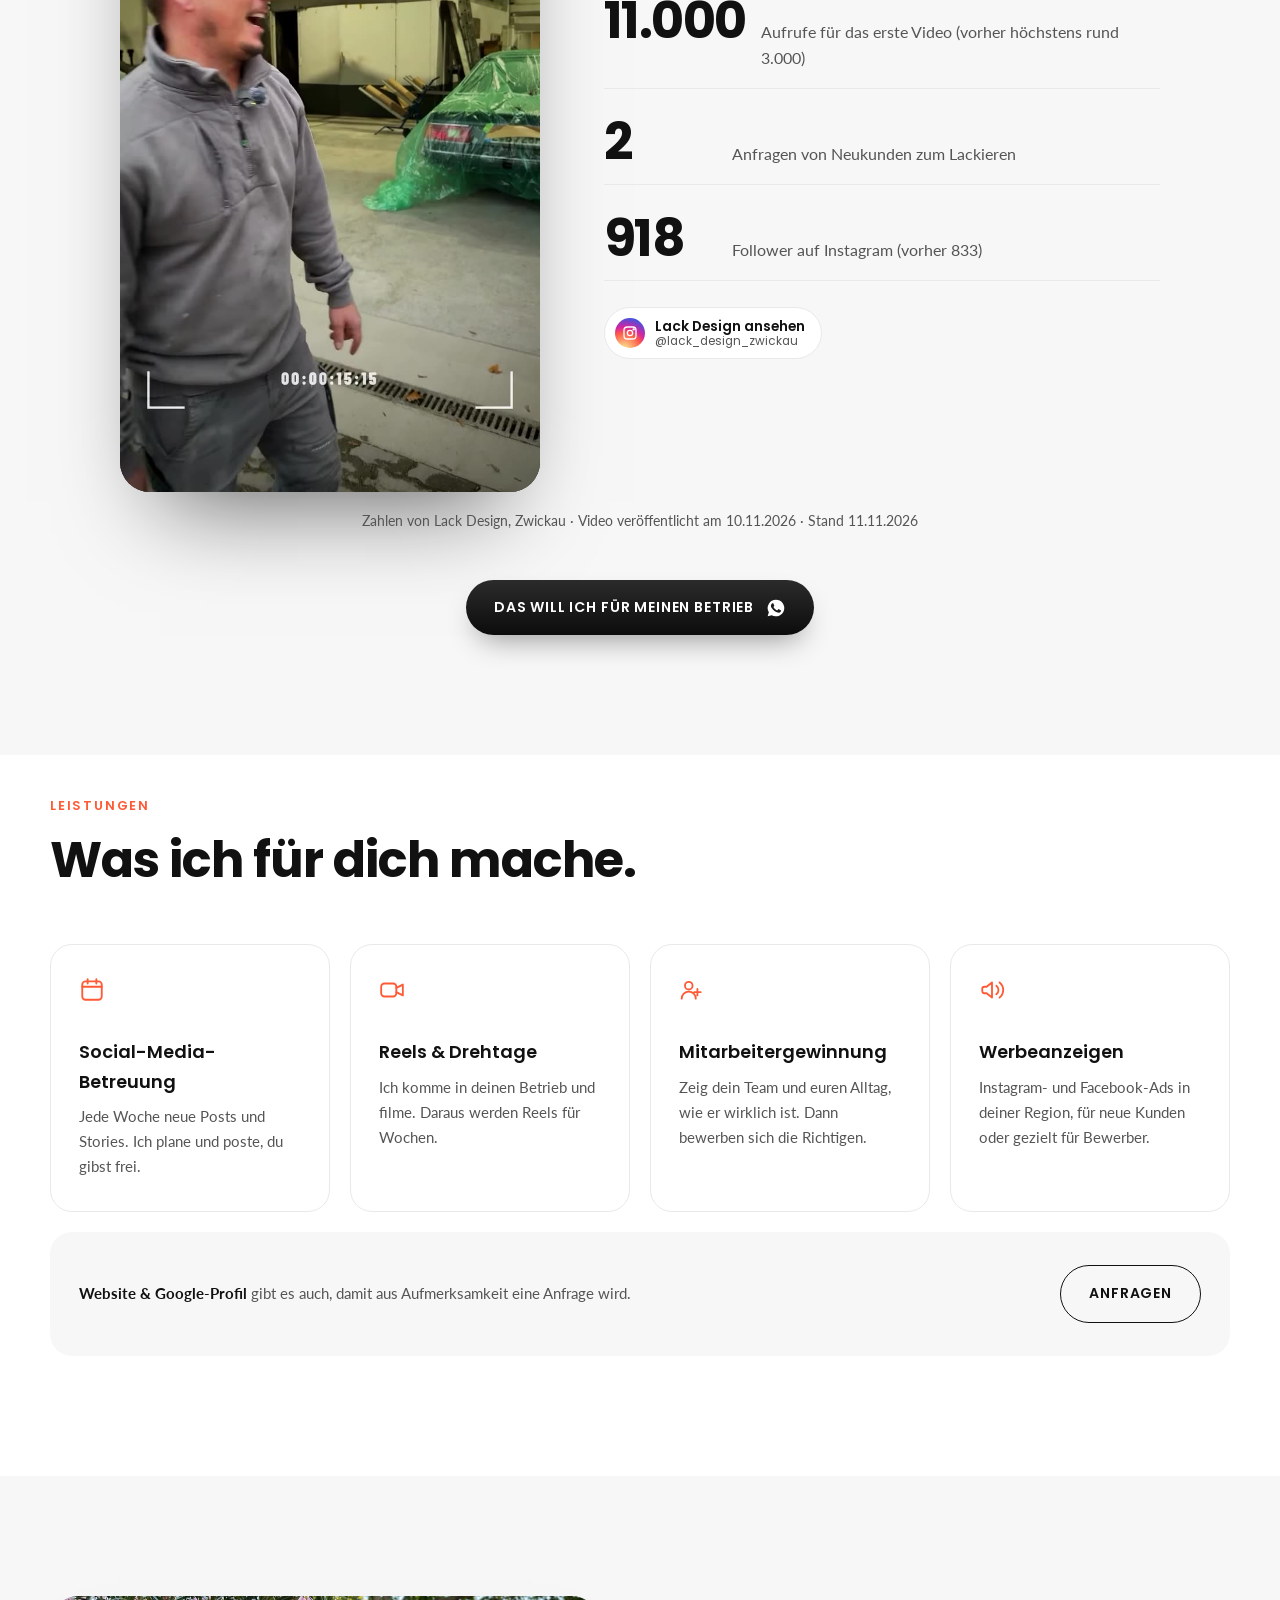
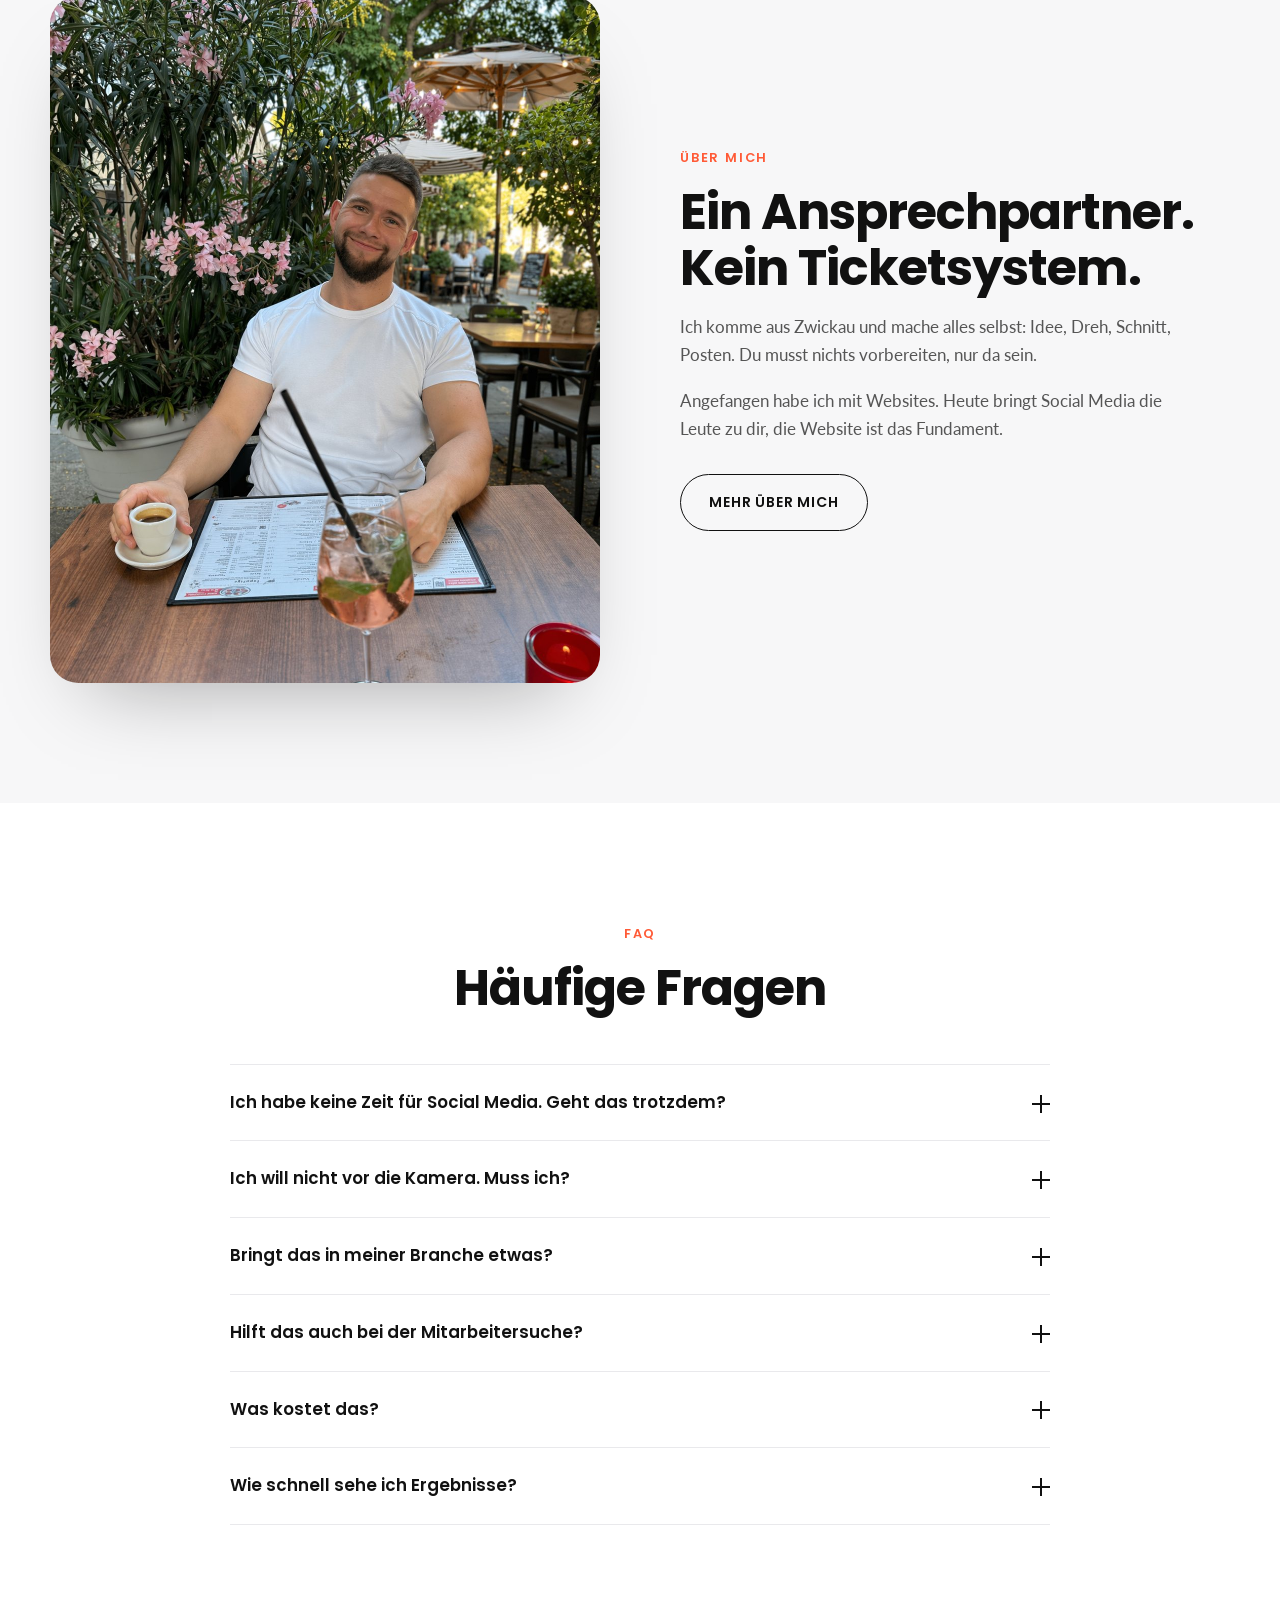
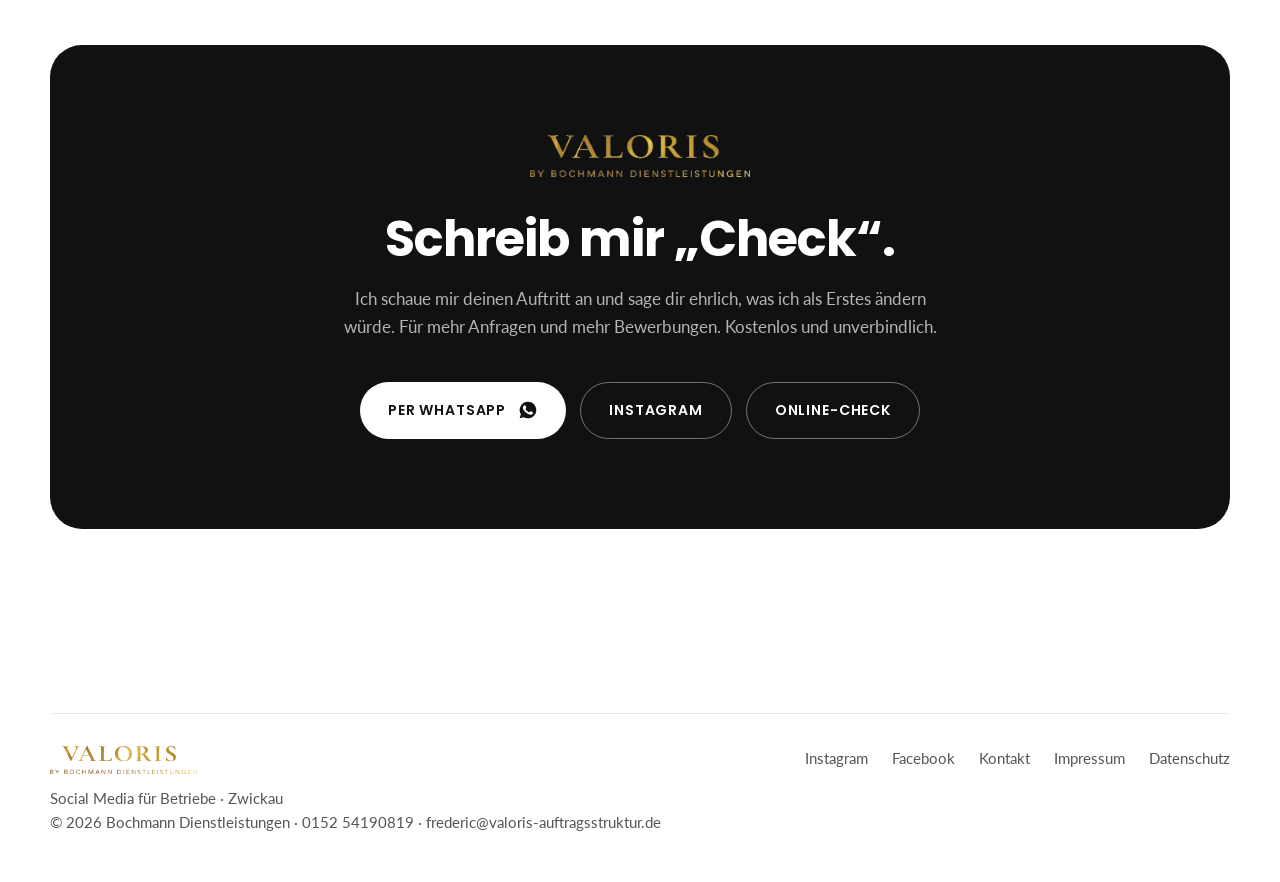
==== commit 2b5b7943: "Startseite: LM Services Instagram-Zahlen aktualisiert (409 Follower, 22.000 Aufrufe), neues Beispiel" ====
--- a/index.html
+++ b/index.html
@@ -482,6 +482,8 @@
           <div class="kpi rv" id="k1"><div class="num">7</div><p>Bewerbungen in den ersten 10 Tagen</p></div>
           <div class="kpi rv" id="k2"><div class="num">20+</div><p>Anfragen im ersten Monat</p></div>
           <div class="kpi rv" id="k3"><div class="num">4</div><p>neue Leute eingestellt</p></div>
+          <div class="kpi rv"><div class="num">409</div><p>Follower auf Instagram (vorher 275)</p></div>
+          <div class="kpi rv"><div class="num">22.000</div><p>Aufrufe beim stärksten Reel (vorher höchstens 2.662)</p></div>
         </div>
         <div class="iglinks rv">
           <a class="iglink" href="https://www.instagram.com/lm._services_/" target="_blank" rel="noopener"><i><svg viewBox="0 0 24 24"><rect x="3" y="3" width="18" height="18" rx="5"/><circle cx="12" cy="12" r="4"/><circle cx="17.5" cy="6.5" r=".8" fill="#fff"/></svg></i><span>LM Services ansehen<small>@lm._services_</small></span></a>
@@ -490,7 +492,29 @@
         <button class="preplay" id="pReplay" type="button">↻ Video nochmal abspielen</button>
       </div>
     </div>
-    <p class="lm-note rv">Zahlen von LM Services, Werdau · Nachrichten im Video nachgestellt</p>
+    <p class="lm-note rv">Zahlen von LM Services, Werdau · Instagram-Zahlen Stand 11.11.2026 · Nachrichten im Video nachgestellt</p>
+
+    <div class="center lack-head">
+      <div class="eyebrow rv">Beispiel aus Zwickau</div>
+      <h2 class="rv">Ein Video. Zwei neue Kundenanfragen.</h2>
+      <p class="lead rv">André Pommer, Lackierermeister. Wir waren einen Nachmittag in seiner Halle, haben gedreht und das erste Video veröffentlicht.</p>
+    </div>
+    <div class="reelwrap">
+      <div class="lackvid rv"><video src="assets/social/lack-rundgang-loop.mp4" poster="assets/social/lack-rundgang.jpg" muted loop playsinline autoplay preload="metadata" aria-label="Ausschnitt aus dem Rundgang-Video von Lack Design"></video></div>
+      <div class="reelside">
+        <div class="eyebrow rv">Nach dem ersten Video</div>
+        <h3 class="rv">In nicht mal 24 Stunden.</h3>
+        <div class="kpis">
+          <div class="kpi rv"><div class="num">11.000</div><p>Aufrufe für das erste Video (vorher höchstens rund 3.000)</p></div>
+          <div class="kpi rv"><div class="num">2</div><p>Anfragen von Neukunden zum Lackieren</p></div>
+          <div class="kpi rv"><div class="num">918</div><p>Follower auf Instagram (vorher 833)</p></div>
+        </div>
+        <div class="iglinks rv">
+          <a class="iglink" href="https://www.instagram.com/lack_design_zwickau/" target="_blank" rel="noopener"><i><svg viewBox="0 0 24 24"><rect x="3" y="3" width="18" height="18" rx="5"/><circle cx="12" cy="12" r="4"/><circle cx="17.5" cy="6.5" r=".8" fill="#fff"/></svg></i><span>Lack Design ansehen<small>@lack_design_zwickau</small></span></a>
+        </div>
+      </div>
+    </div>
+    <p class="lm-note rv">Zahlen von Lack Design, Zwickau · Video veröffentlicht am 10.11.2026 · Stand 11.11.2026</p>
     <div class="midcta rv"><a href="https://wa.me/4915254190819?text=CHECK" class="btn btn-dark">Das will ich für meinen Betrieb <svg viewBox="0 0 24 24" fill="currentColor"><path d="M12 2a10 10 0 0 0-8.6 15.1L2 22l5-1.3A10 10 0 1 0 12 2Zm5.8 14.2c-.2.7-1.4 1.3-2 1.4-.5.1-1.2.1-1.9-.1-.4-.1-1-.3-1.7-.6-3-1.3-4.9-4.3-5.1-4.5-.1-.2-1.2-1.6-1.2-3.1s.8-2.2 1.1-2.5c.3-.3.6-.4.8-.4h.6c.2 0 .4 0 .6.5l.9 2.1c.1.2.1.4 0 .5l-.3.5-.4.5c-.1.1-.3.3-.1.6.2.3.8 1.3 1.7 2.1 1.2 1 2.1 1.4 2.4 1.5.3.1.5.1.6-.1l.9-1.1c.2-.3.4-.2.6-.1l2 1c.3.1.5.2.5.3.1.2.1.8-.1 1.4Z"/></svg></a></div>
   </div>
 </section>
--- a/assets/v2/case.css
+++ b/assets/v2/case.css
@@ -56,6 +56,10 @@
 .ut.on span:nth-child(2){transition-delay:.18s}
 .ut .s{font:800 30px/1.05 'Helvetica Neue',Arial,sans-serif;color:#fff;letter-spacing:-.5px}
 .ut .k{font-family:'Instrument Serif',Georgia,serif;font-style:italic;font-size:46px;color:#f0fff4;text-shadow:0 0 16px #22c55e,0 0 40px #16a34a,0 4px 14px rgba(0,0,0,.7)}
+.lack-head{margin-top:110px}
+.lackvid{position:relative;aspect-ratio:9/16;border-radius:30px;overflow:hidden;background:#111;box-shadow:0 50px 90px -40px rgba(0,0,0,.6)}
+.lackvid video{position:absolute;inset:0;width:100%;height:100%;object-fit:cover;display:block}
+@media(max-width:860px){.lackvid{max-width:380px;width:100%;margin:0 auto}.lack-head{margin-top:80px}}
 .reelside{min-width:0}.reelside .eyebrow{margin-bottom:12px}
 .reelside h3{font-size:clamp(1.6rem,2.6vw,2.1rem);font-weight:700;line-height:1.15;letter-spacing:-.02em}
 .kpis{margin-top:30px;display:grid;gap:12px}
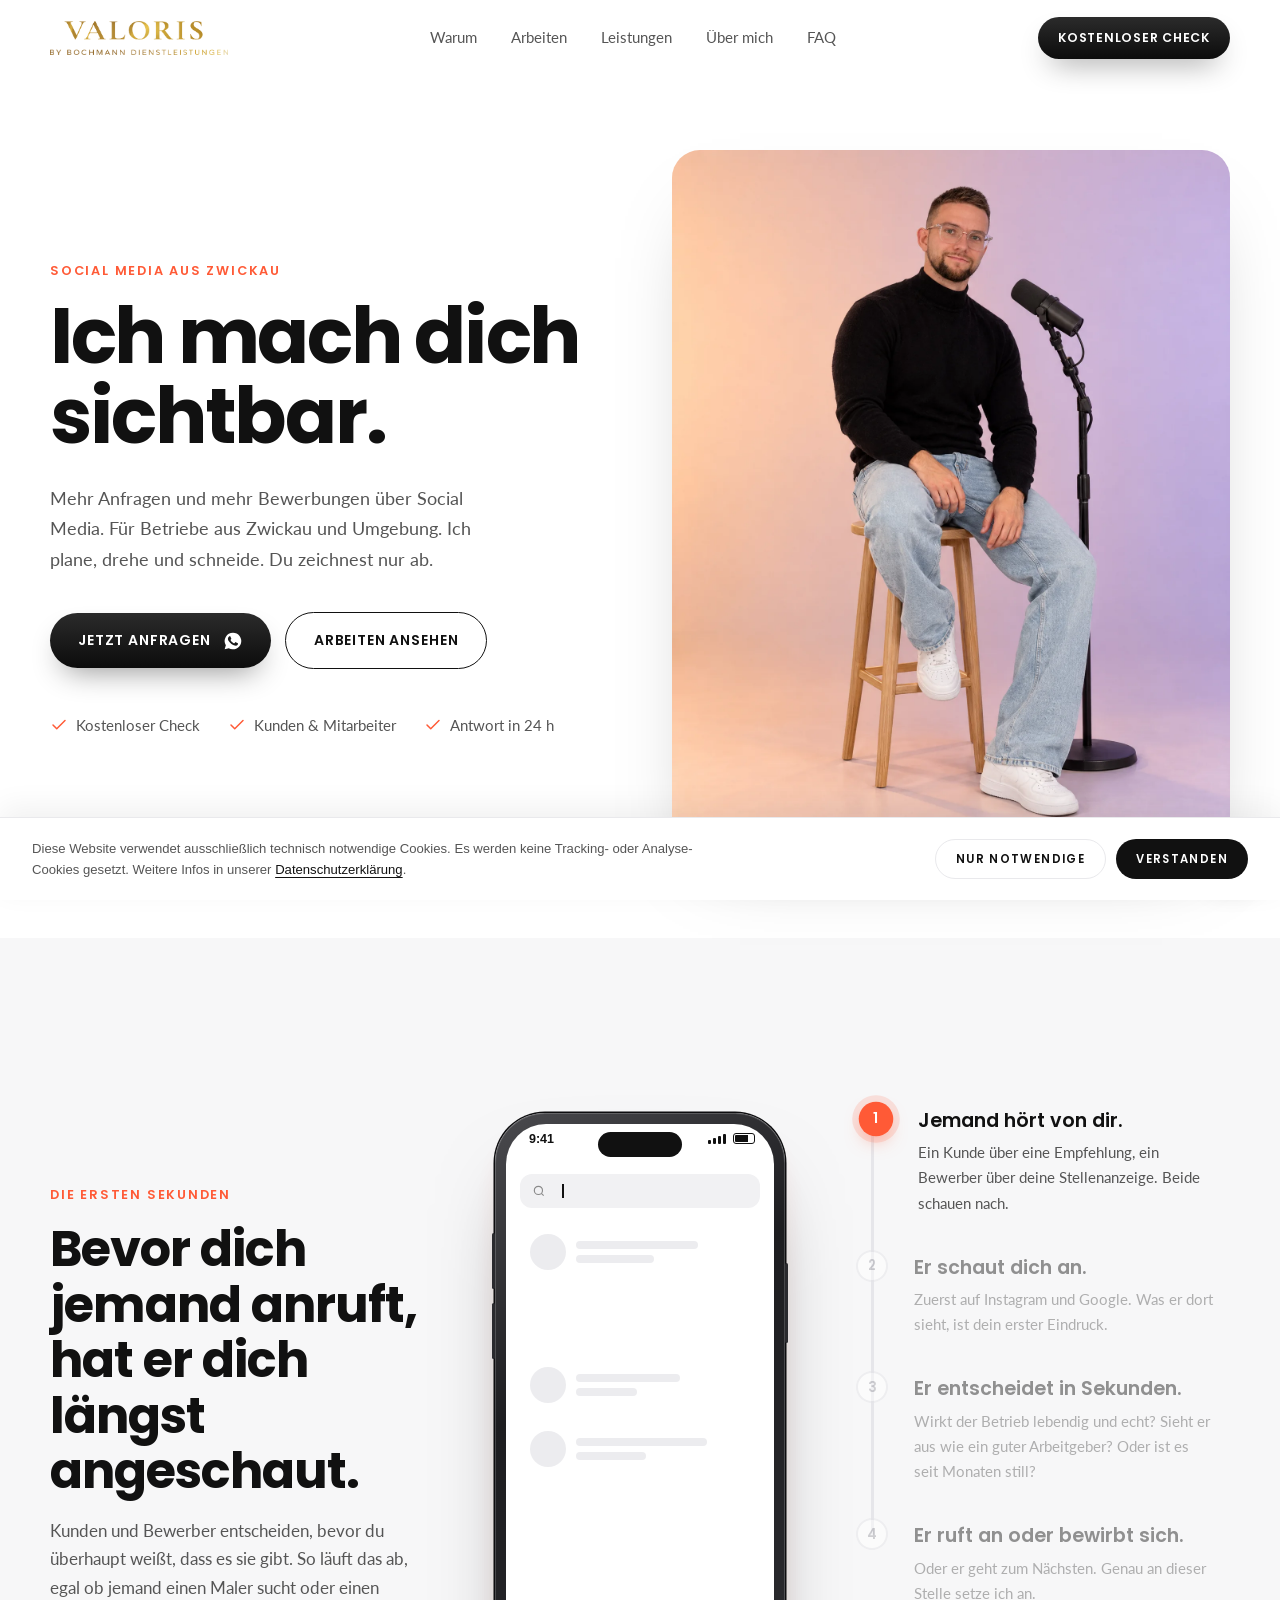
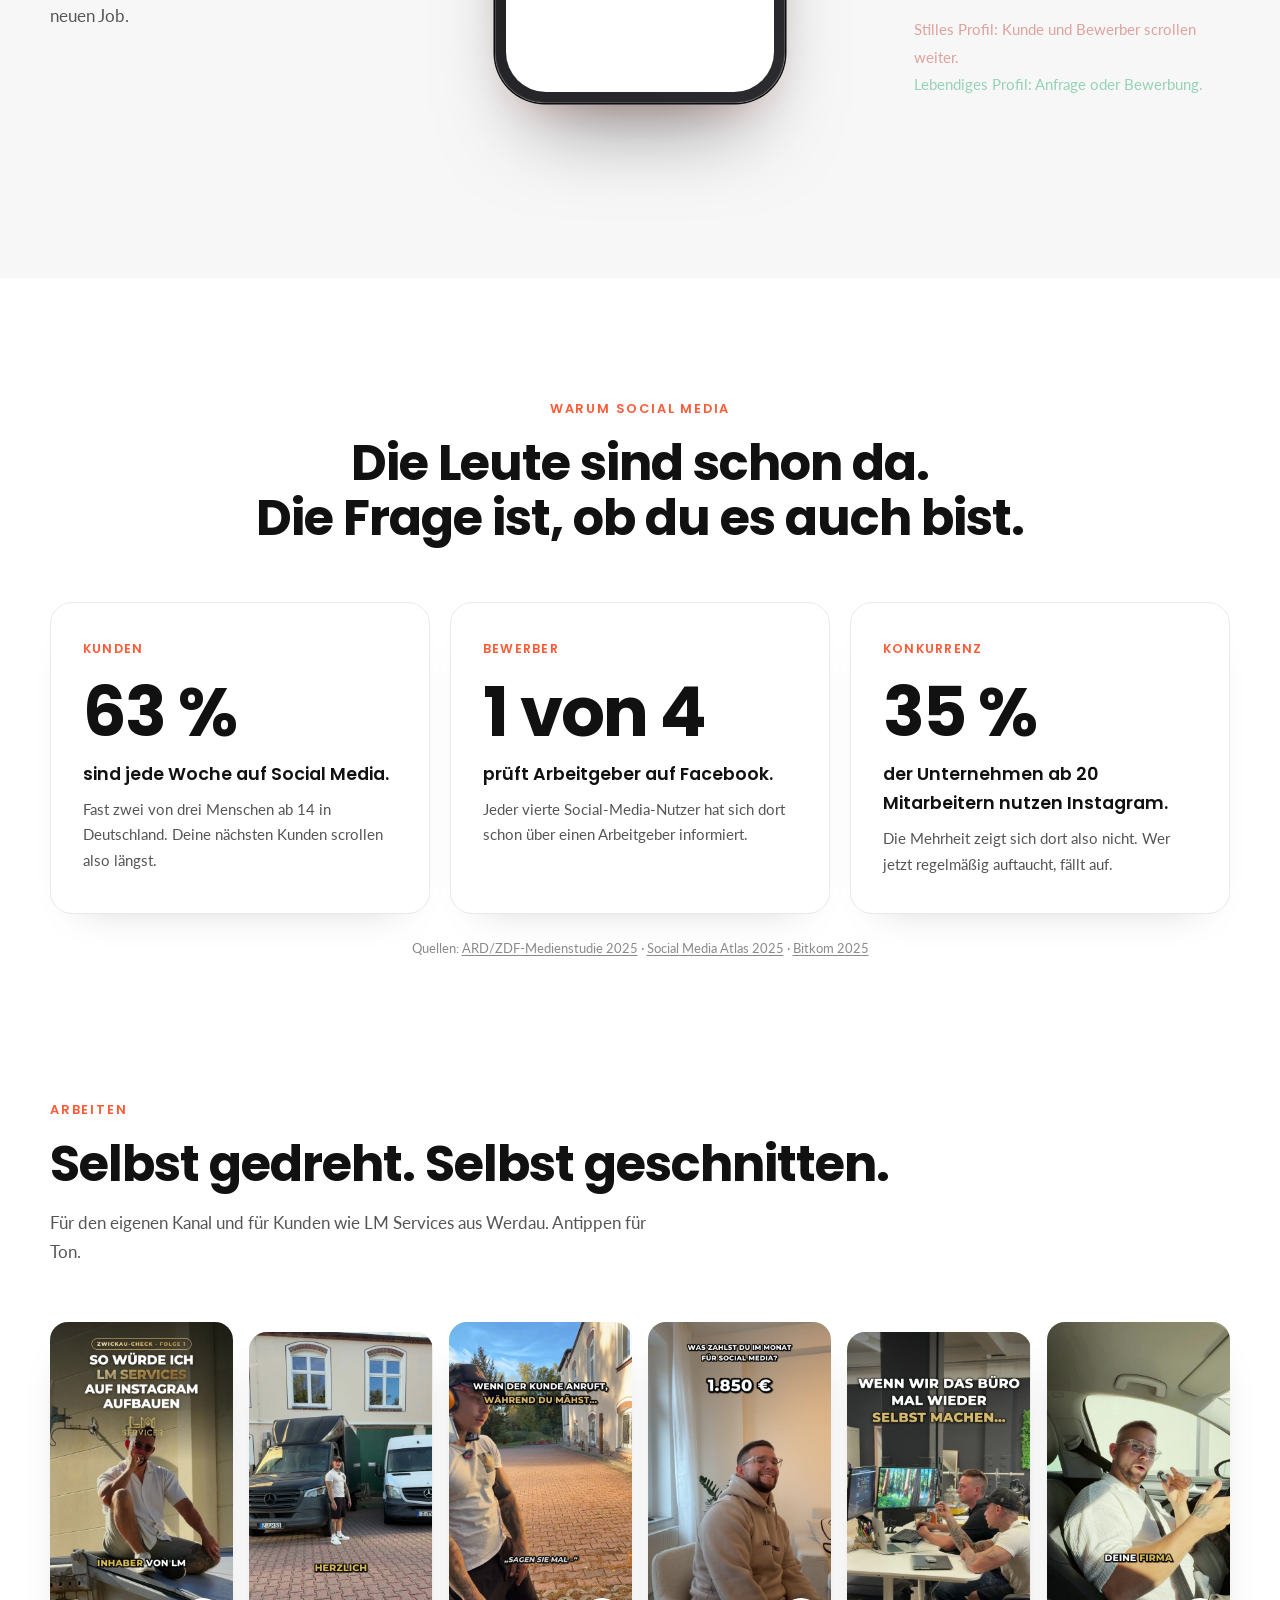
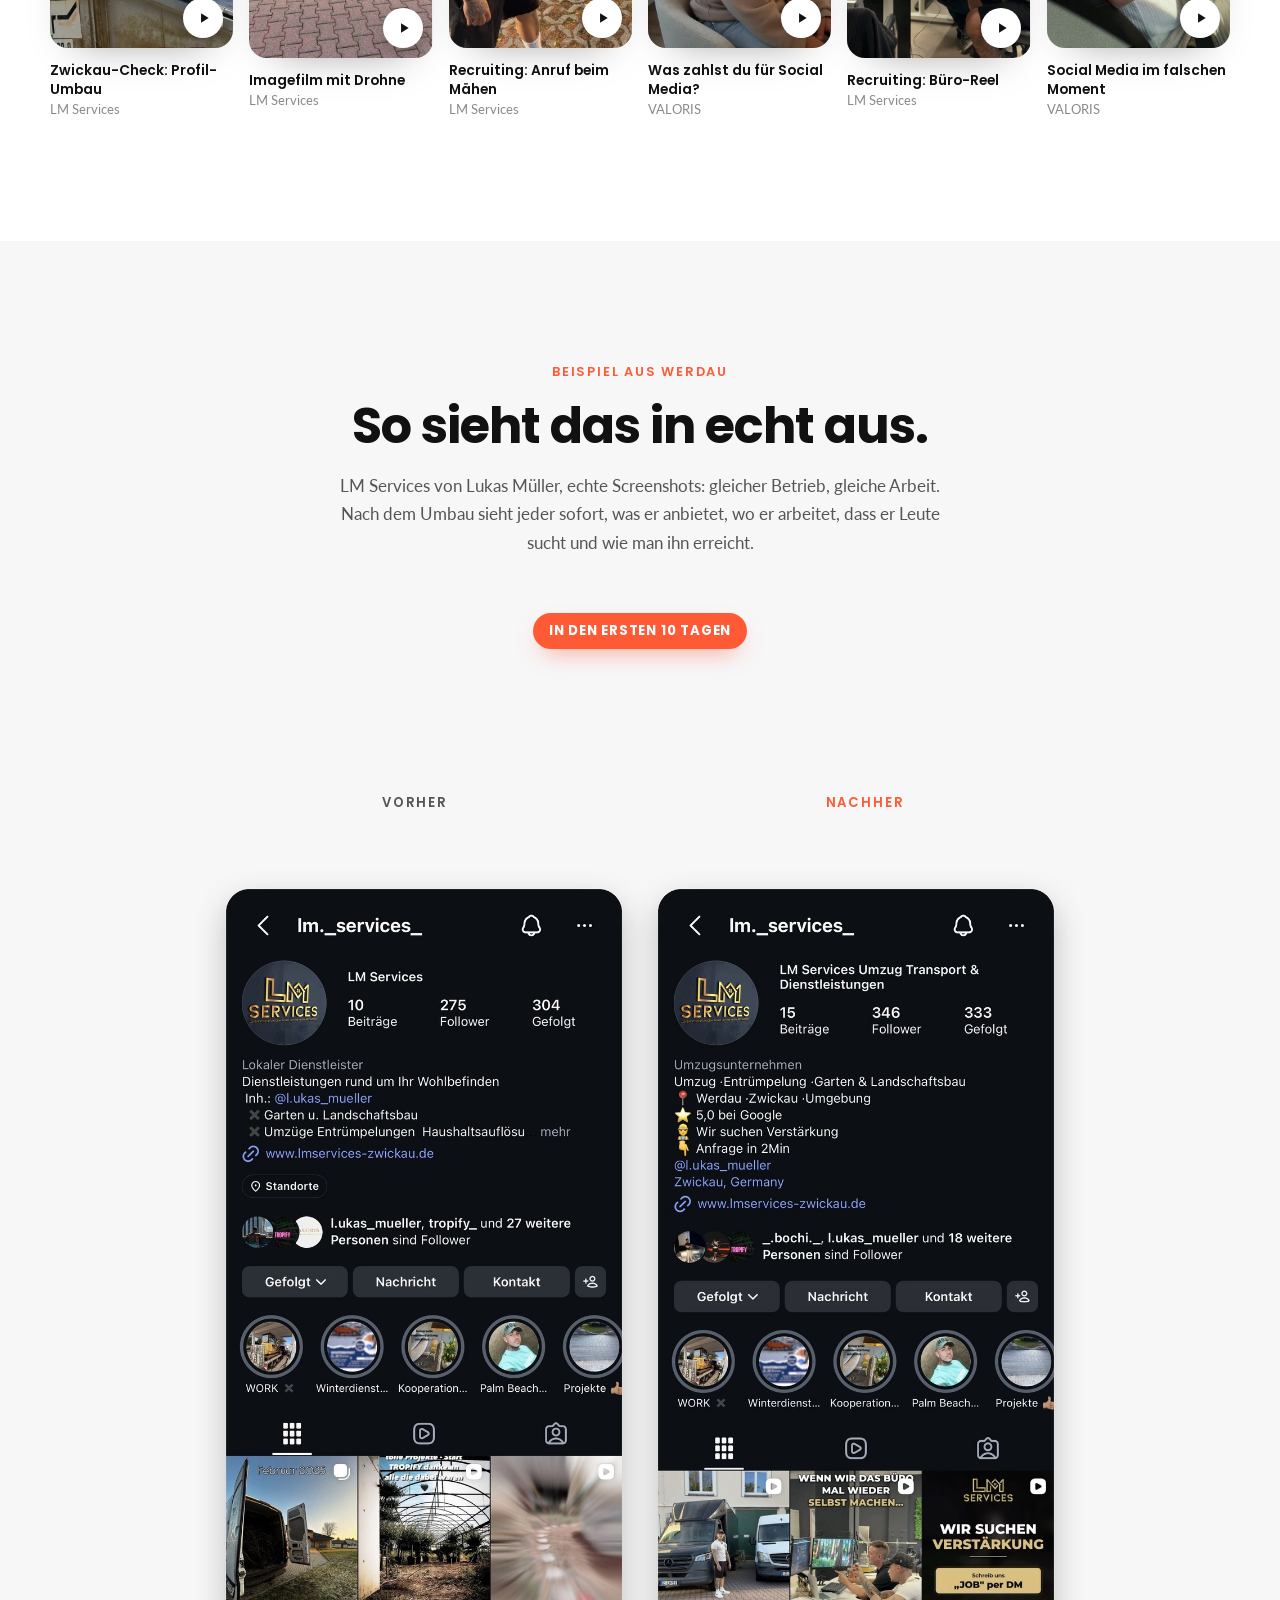
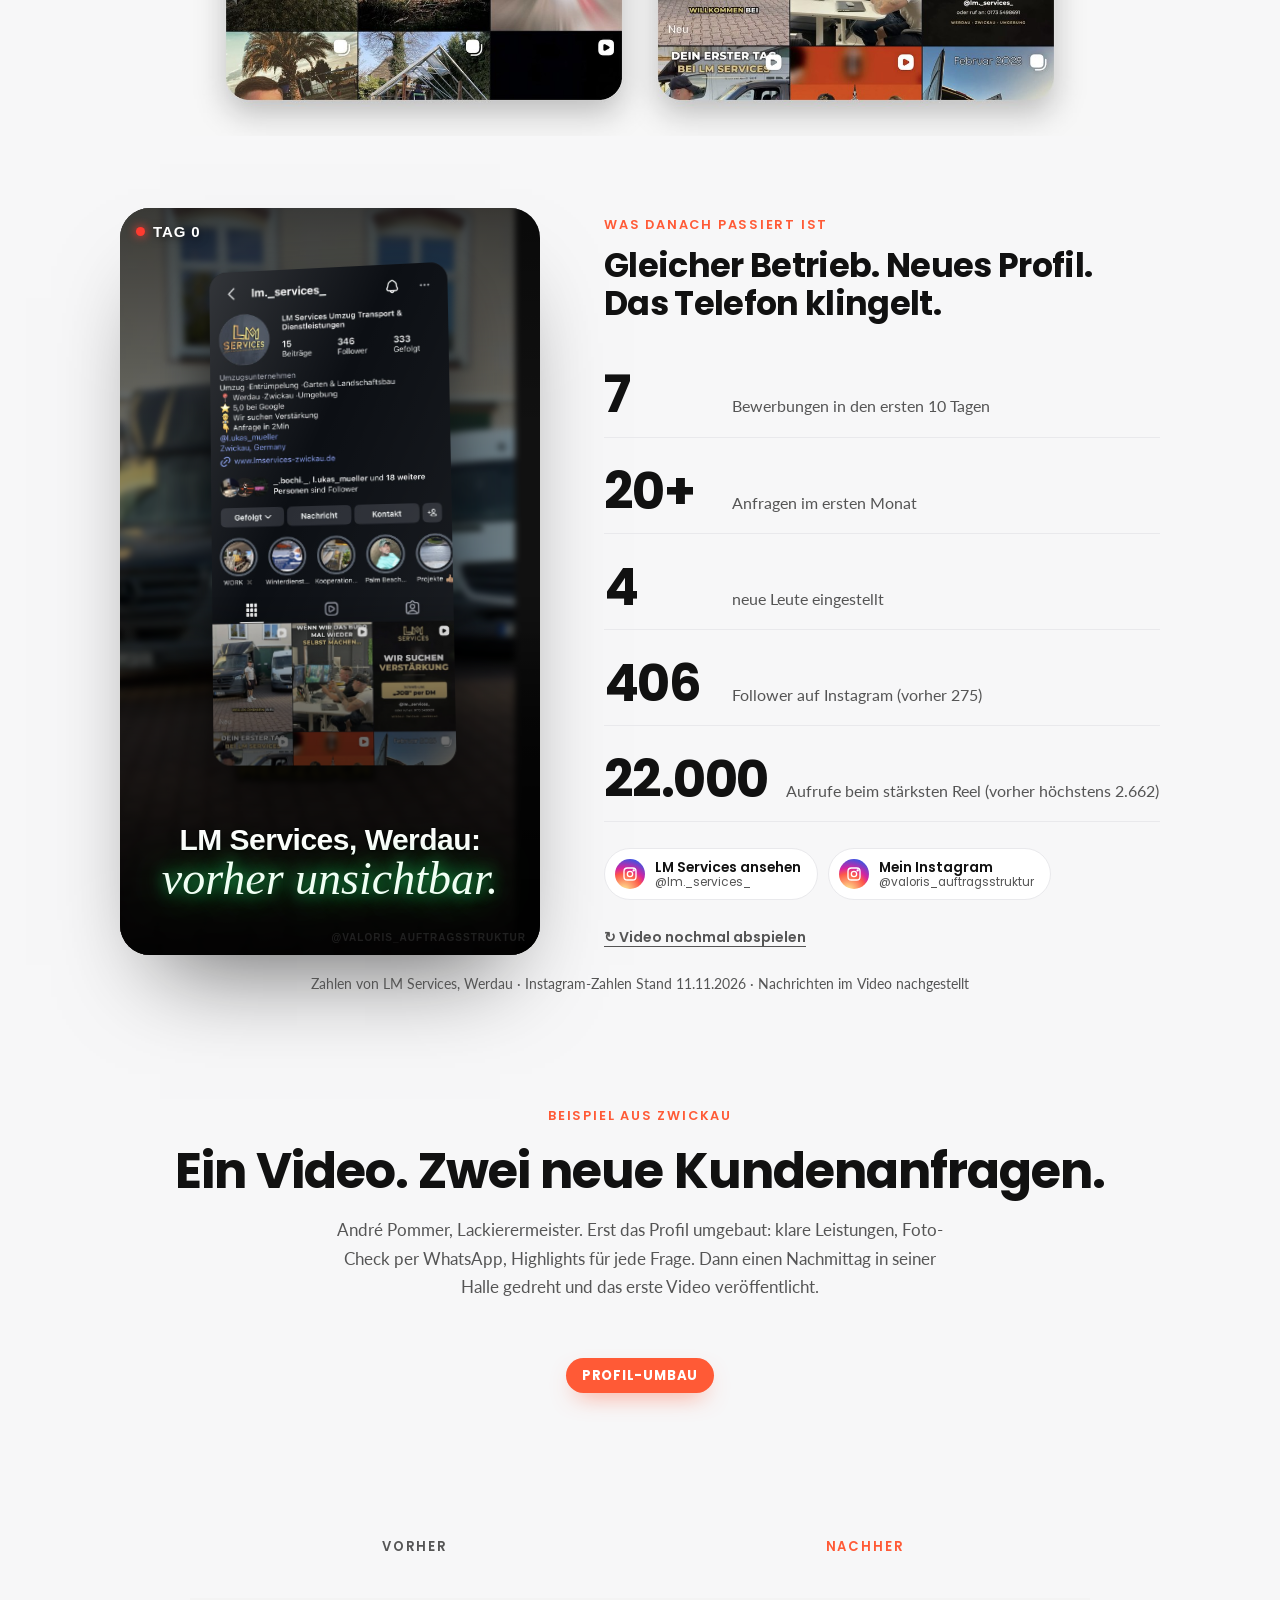
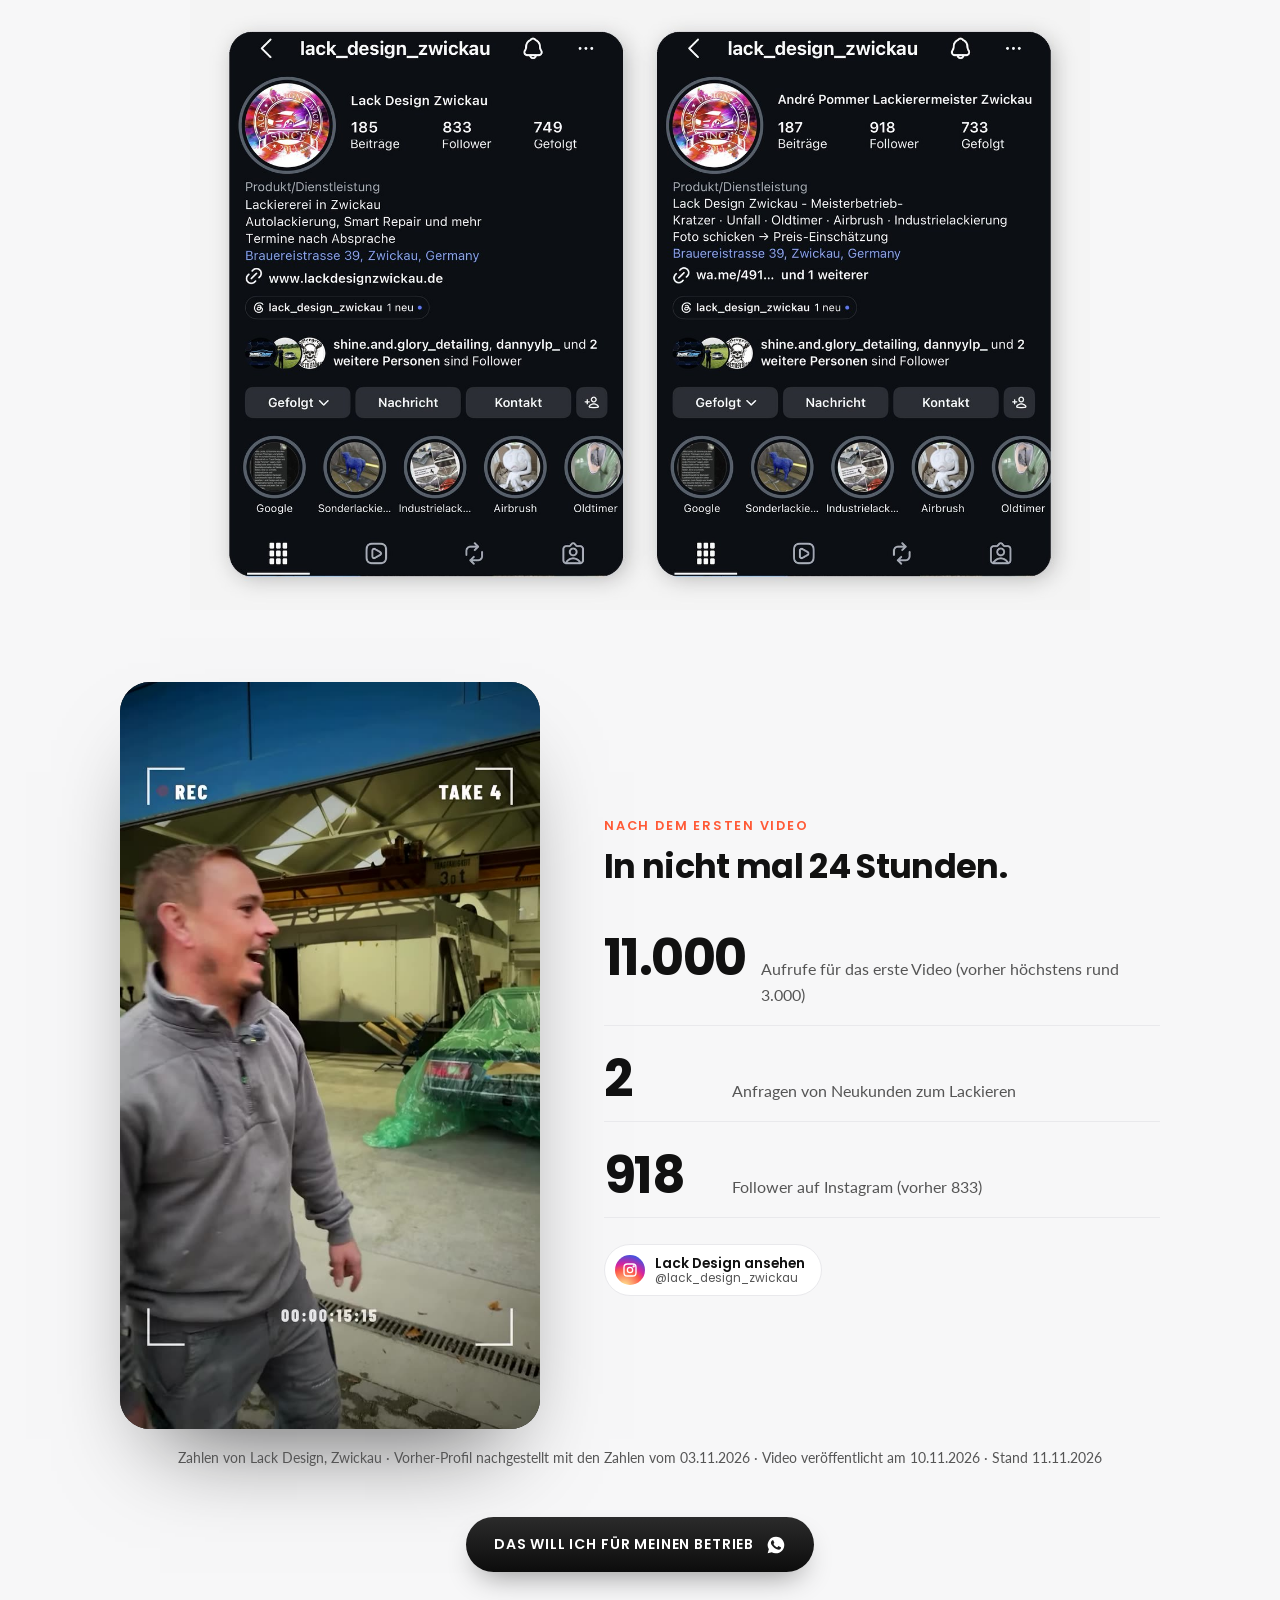
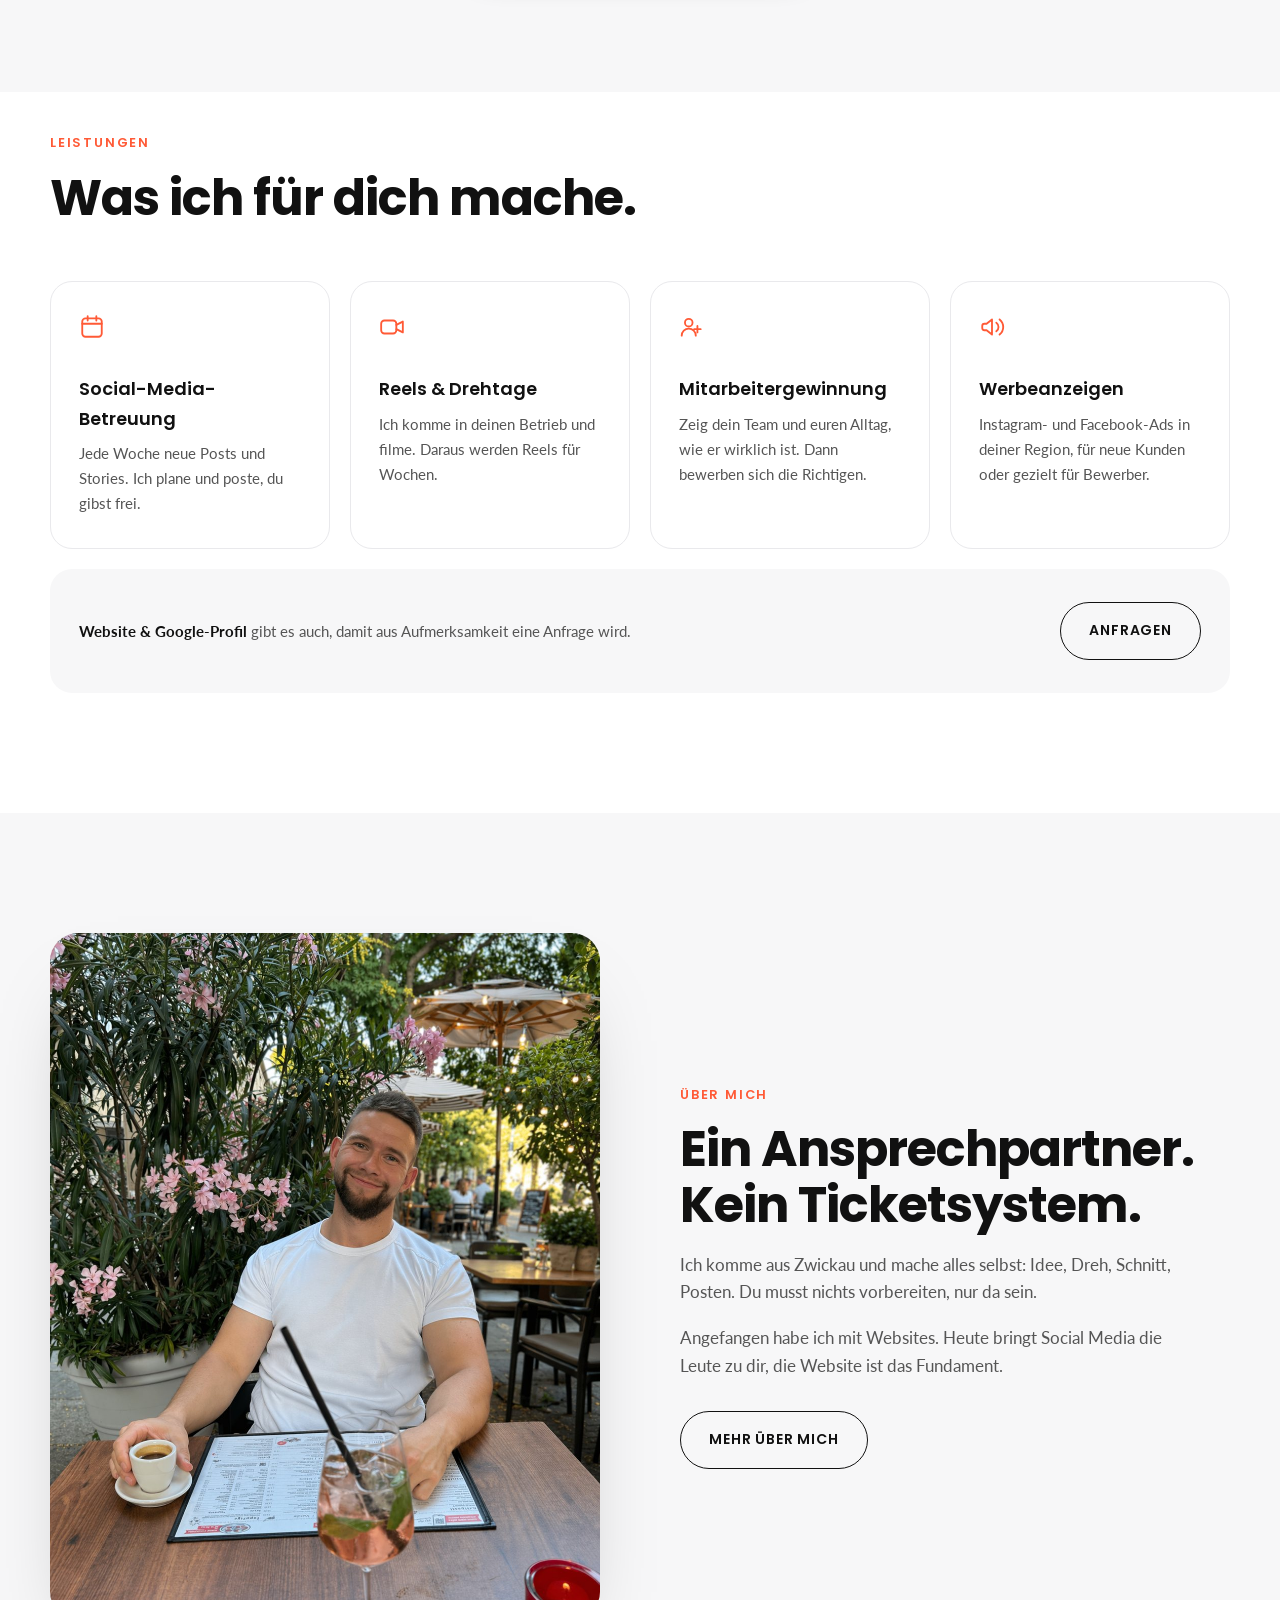
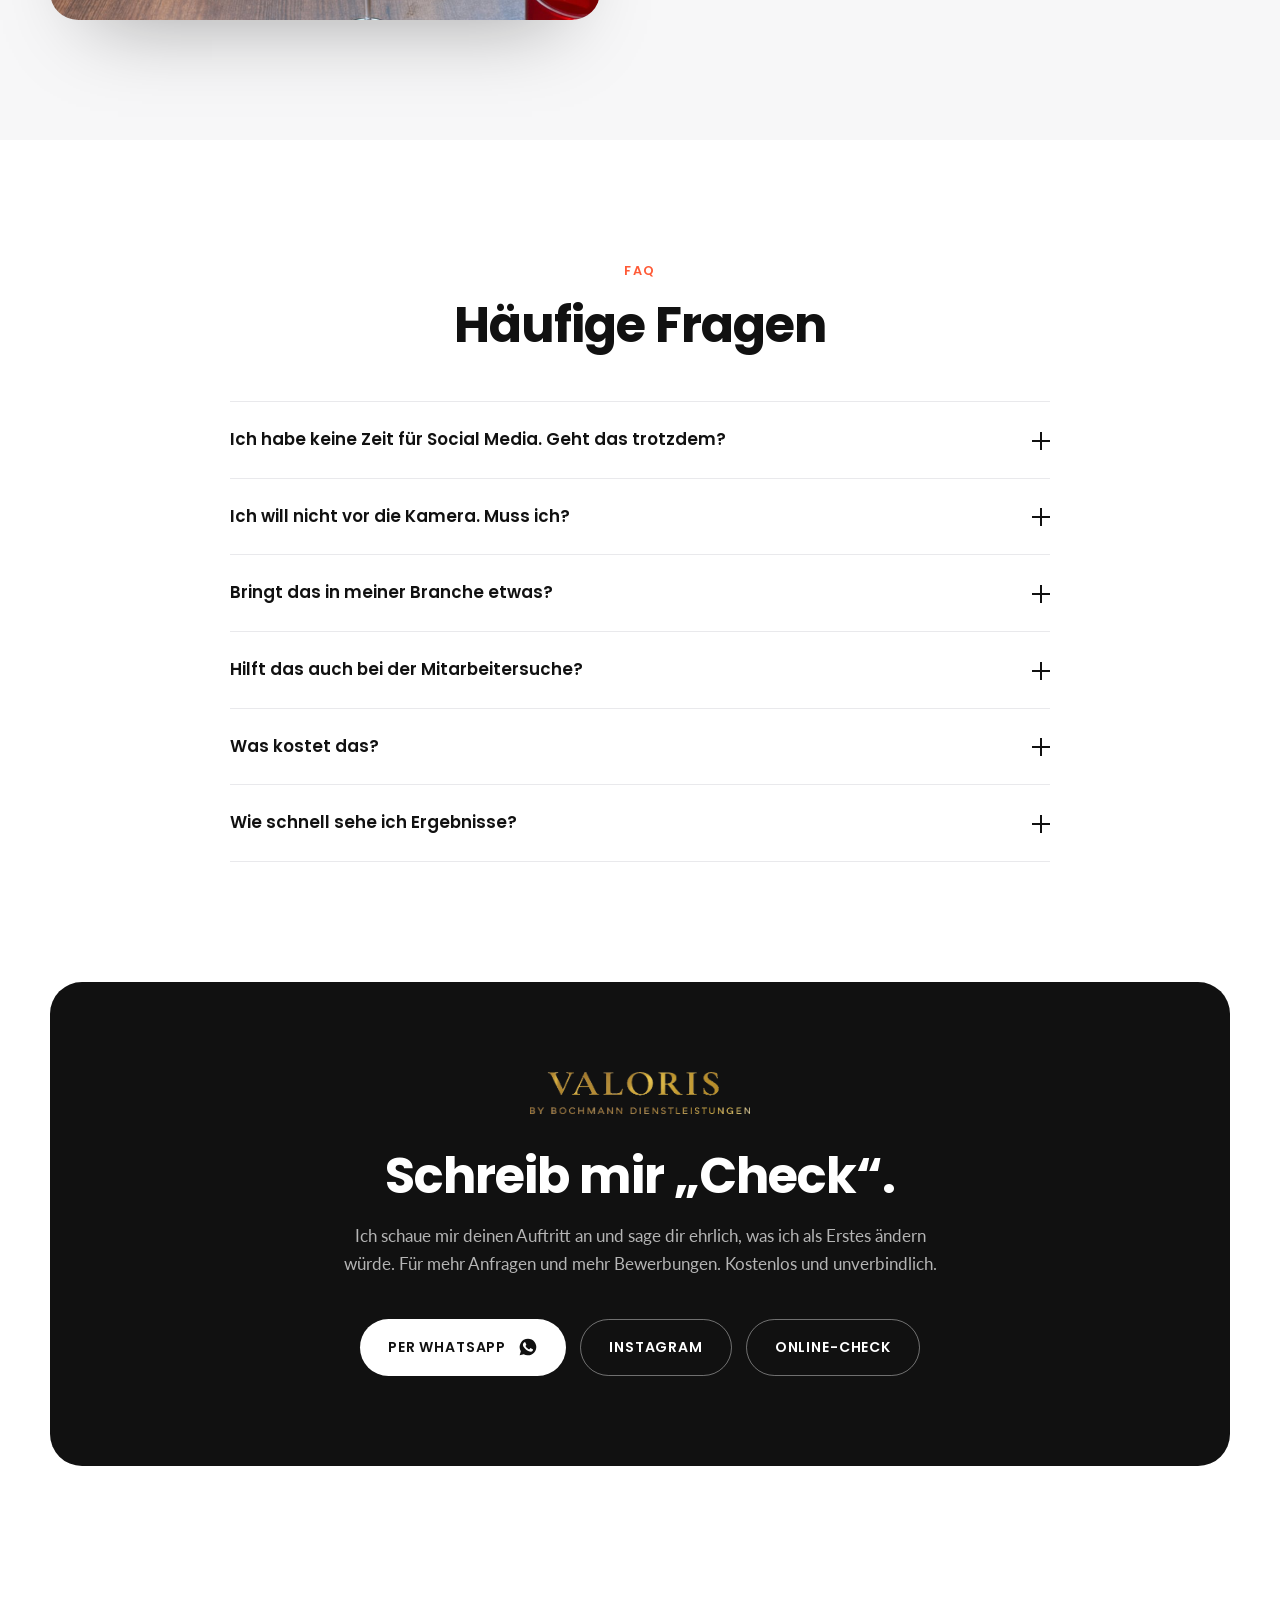
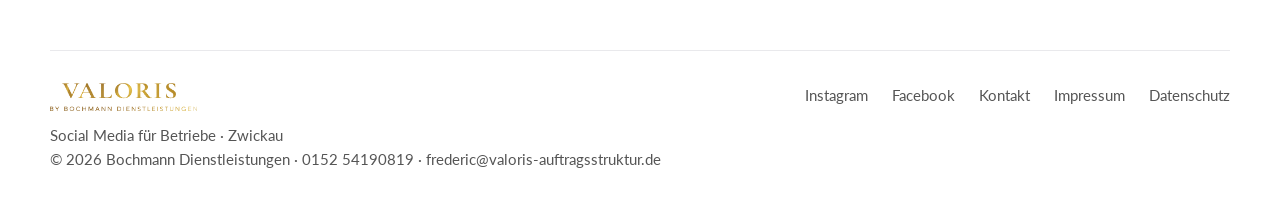
==== commit 306a70e3: "Lack Design: Profil-Umbau Vorher/Nachher (Vorher nachgestellt, Zahlen 03.11.), LM Services 406 Follo" ====
--- a/index.html
+++ b/index.html
@@ -482,7 +482,7 @@
           <div class="kpi rv" id="k1"><div class="num">7</div><p>Bewerbungen in den ersten 10 Tagen</p></div>
           <div class="kpi rv" id="k2"><div class="num">20+</div><p>Anfragen im ersten Monat</p></div>
           <div class="kpi rv" id="k3"><div class="num">4</div><p>neue Leute eingestellt</p></div>
-          <div class="kpi rv"><div class="num">409</div><p>Follower auf Instagram (vorher 275)</p></div>
+          <div class="kpi rv"><div class="num">406</div><p>Follower auf Instagram (vorher 275)</p></div>
           <div class="kpi rv"><div class="num">22.000</div><p>Aufrufe beim stärksten Reel (vorher höchstens 2.662)</p></div>
         </div>
         <div class="iglinks rv">
@@ -497,8 +497,10 @@
     <div class="center lack-head">
       <div class="eyebrow rv">Beispiel aus Zwickau</div>
       <h2 class="rv">Ein Video. Zwei neue Kundenanfragen.</h2>
-      <p class="lead rv">André Pommer, Lackierermeister. Wir waren einen Nachmittag in seiner Halle, haben gedreht und das erste Video veröffentlicht.</p>
-    </div>
+      <p class="lead rv">André Pommer, Lackierermeister. Erst das Profil umgebaut: klare Leistungen, Foto-Check per WhatsApp, Highlights für jede Frage. Dann einen Nachmittag in seiner Halle gedreht und das erste Video veröffentlicht.</p>
+    </div>
+    <div class="vn rv"><span>Vorher</span><div class="arrow"><b>Profil-Umbau</b><svg viewBox="0 0 400 110"><path class="ln" pathLength="1" d="M18 98 C 60 20, 330 0, 372 88"/><path class="hd" pathLength="1" d="M346 74 L374 92 L384 60"/></svg></div><span>Nachher</span></div>
+    <div class="plate rv"><img src="check/img/lack-vorher-nachher.jpg" alt="Instagram-Profil von Lack Design vorher und nachher: Meisterbetrieb, Leistungen in einer Zeile, Foto-Check als Aufforderung, WhatsApp-Link" width="1600" height="1089" loading="lazy"></div>
     <div class="reelwrap">
       <div class="lackvid rv"><video src="assets/social/lack-rundgang-loop.mp4" poster="assets/social/lack-rundgang.jpg" muted loop playsinline autoplay preload="metadata" aria-label="Ausschnitt aus dem Rundgang-Video von Lack Design"></video></div>
       <div class="reelside">
@@ -514,7 +516,7 @@
         </div>
       </div>
     </div>
-    <p class="lm-note rv">Zahlen von Lack Design, Zwickau · Video veröffentlicht am 10.11.2026 · Stand 11.11.2026</p>
+    <p class="lm-note rv">Zahlen von Lack Design, Zwickau · Vorher-Profil nachgestellt mit den Zahlen vom 03.11.2026 · Video veröffentlicht am 10.11.2026 · Stand 11.11.2026</p>
     <div class="midcta rv"><a href="https://wa.me/4915254190819?text=CHECK" class="btn btn-dark">Das will ich für meinen Betrieb <svg viewBox="0 0 24 24" fill="currentColor"><path d="M12 2a10 10 0 0 0-8.6 15.1L2 22l5-1.3A10 10 0 1 0 12 2Zm5.8 14.2c-.2.7-1.4 1.3-2 1.4-.5.1-1.2.1-1.9-.1-.4-.1-1-.3-1.7-.6-3-1.3-4.9-4.3-5.1-4.5-.1-.2-1.2-1.6-1.2-3.1s.8-2.2 1.1-2.5c.3-.3.6-.4.8-.4h.6c.2 0 .4 0 .6.5l.9 2.1c.1.2.1.4 0 .5l-.3.5-.4.5c-.1.1-.3.3-.1.6.2.3.8 1.3 1.7 2.1 1.2 1 2.1 1.4 2.4 1.5.3.1.5.1.6-.1l.9-1.1c.2-.3.4-.2.6-.1l2 1c.3.1.5.2.5.3.1.2.1.8-.1 1.4Z"/></svg></a></div>
   </div>
 </section>
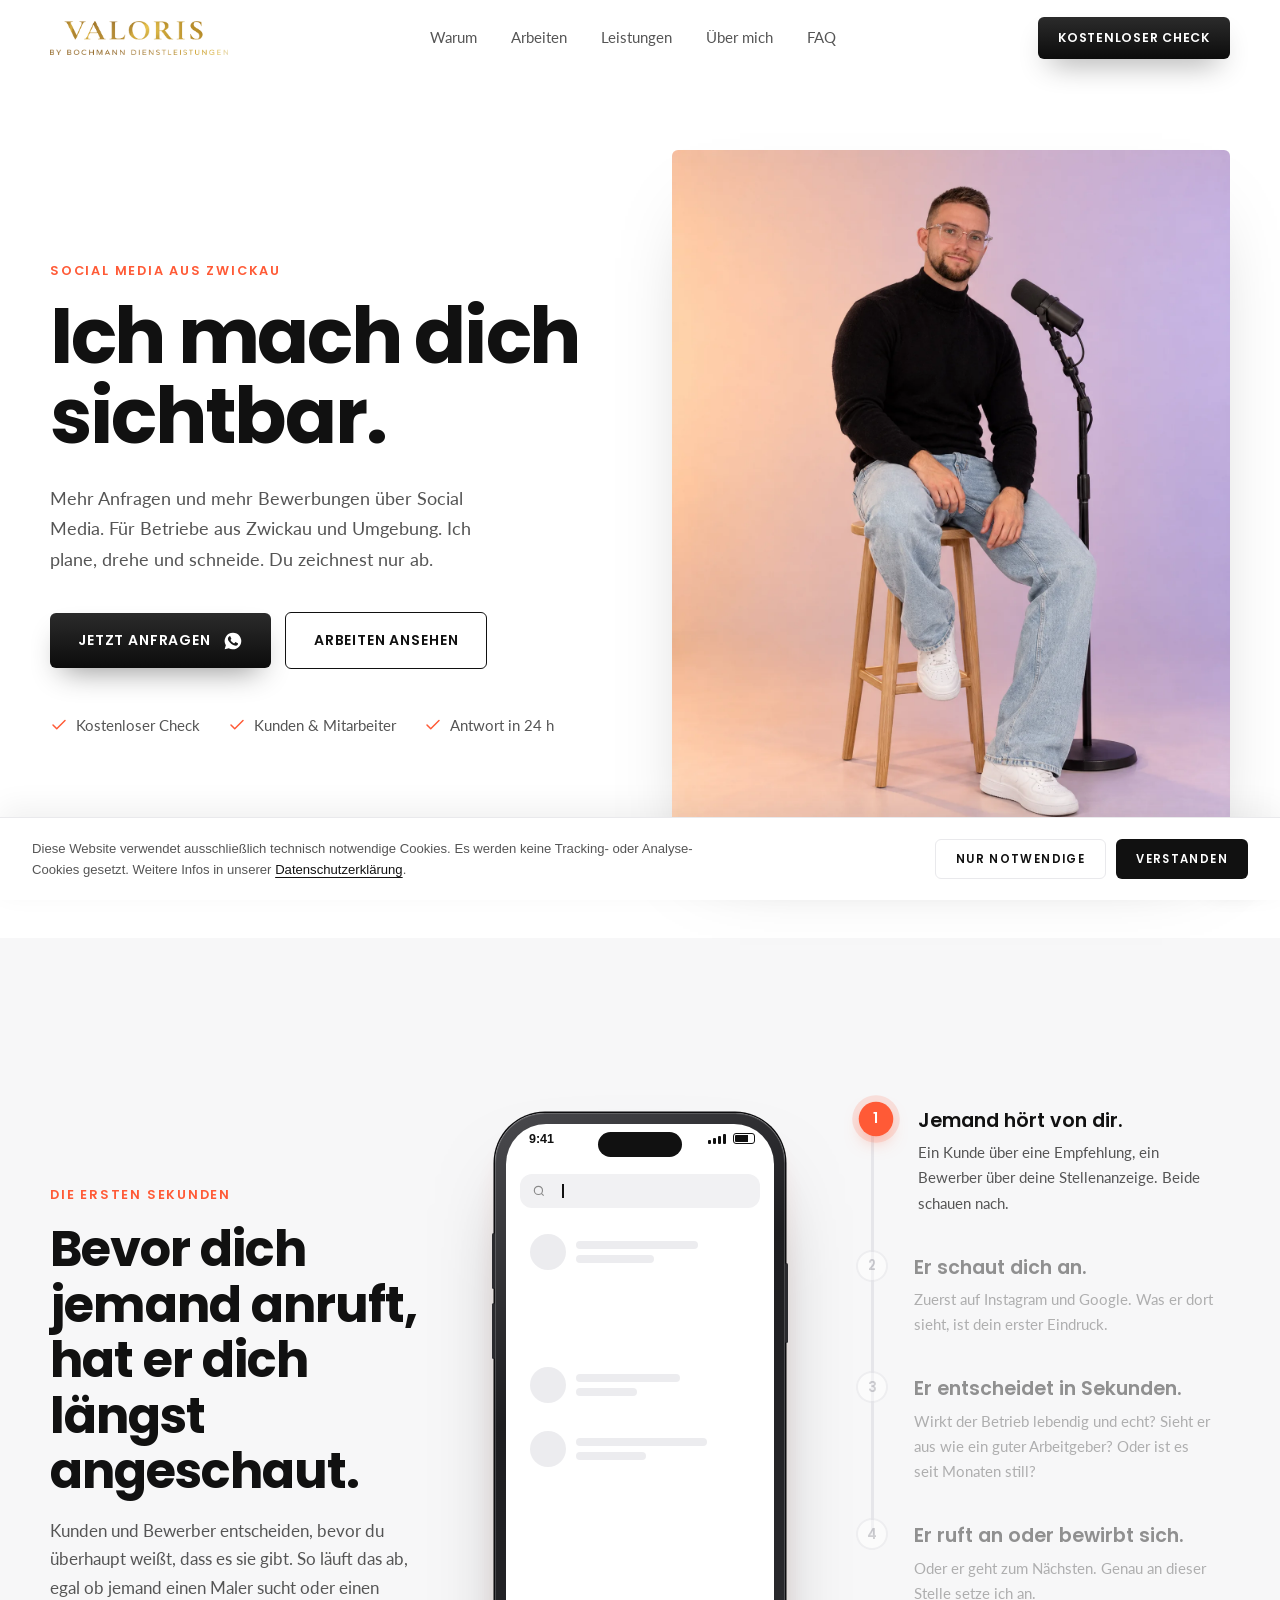
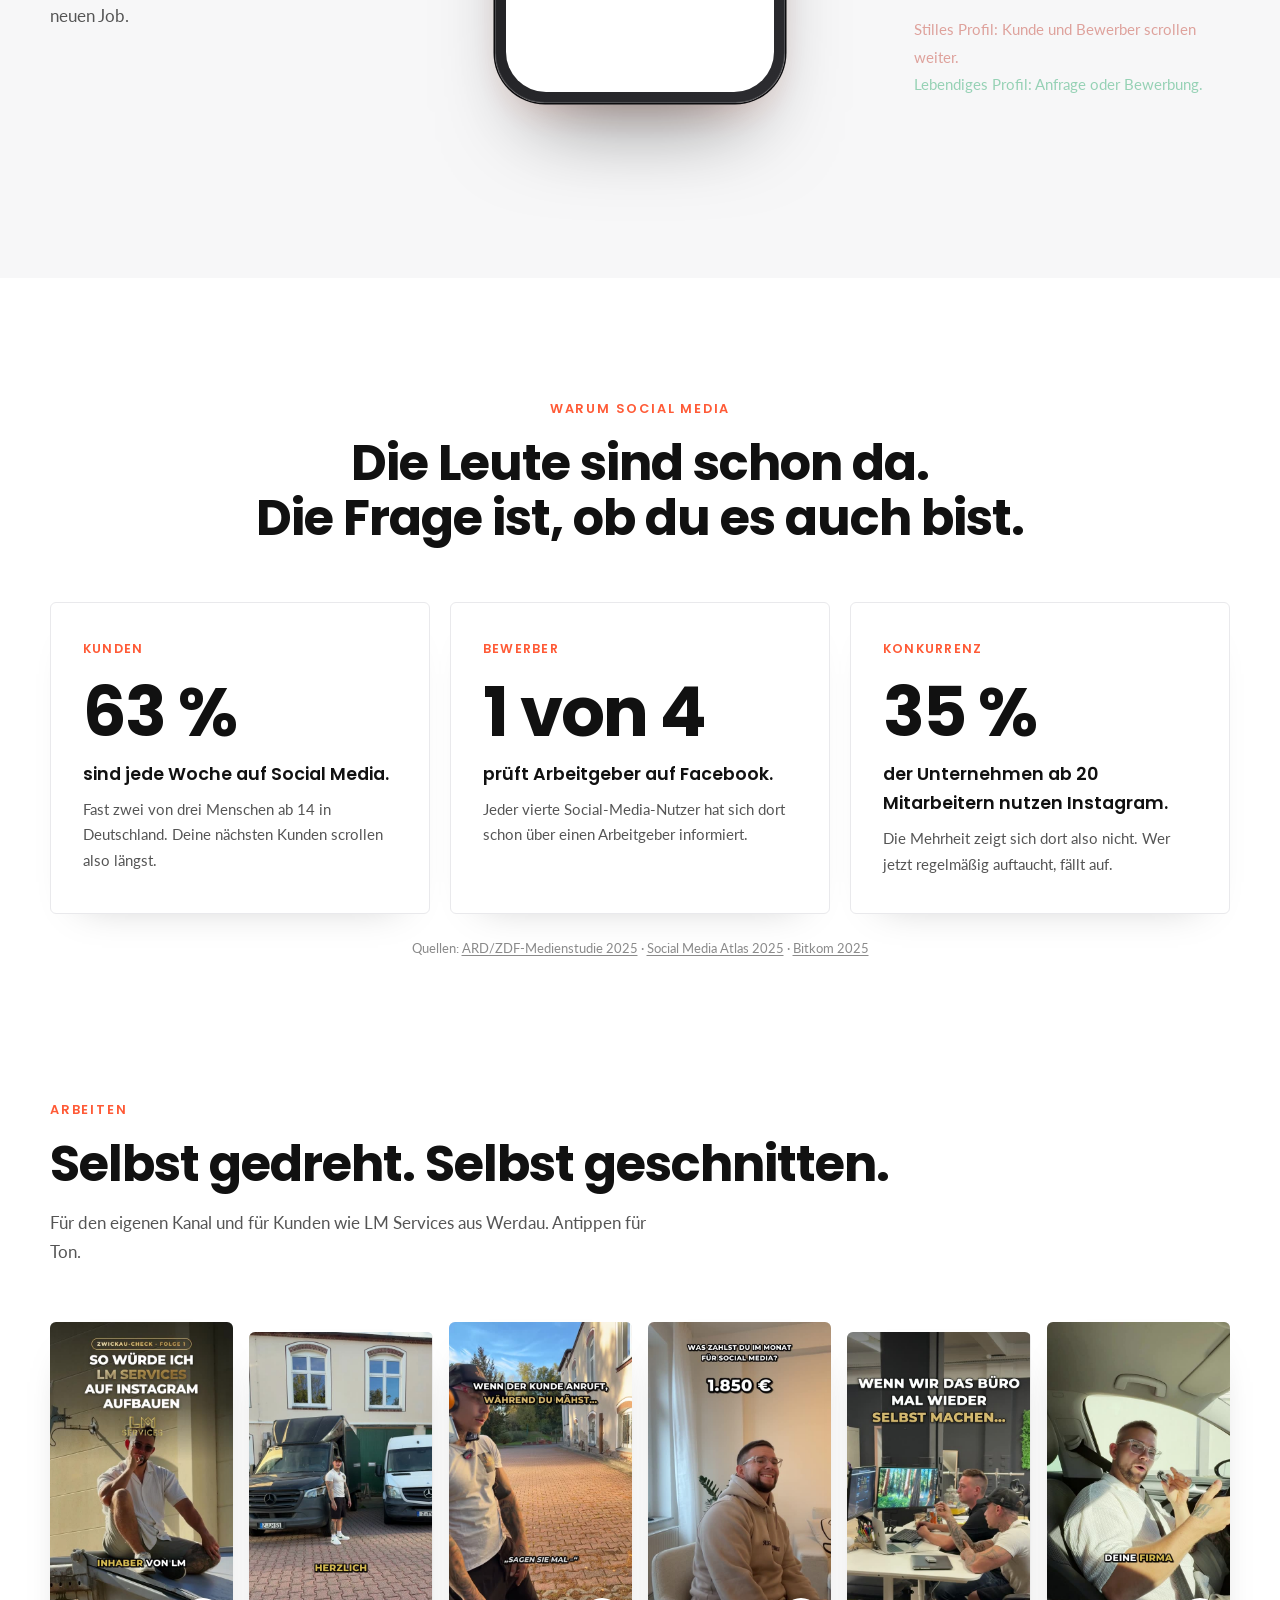
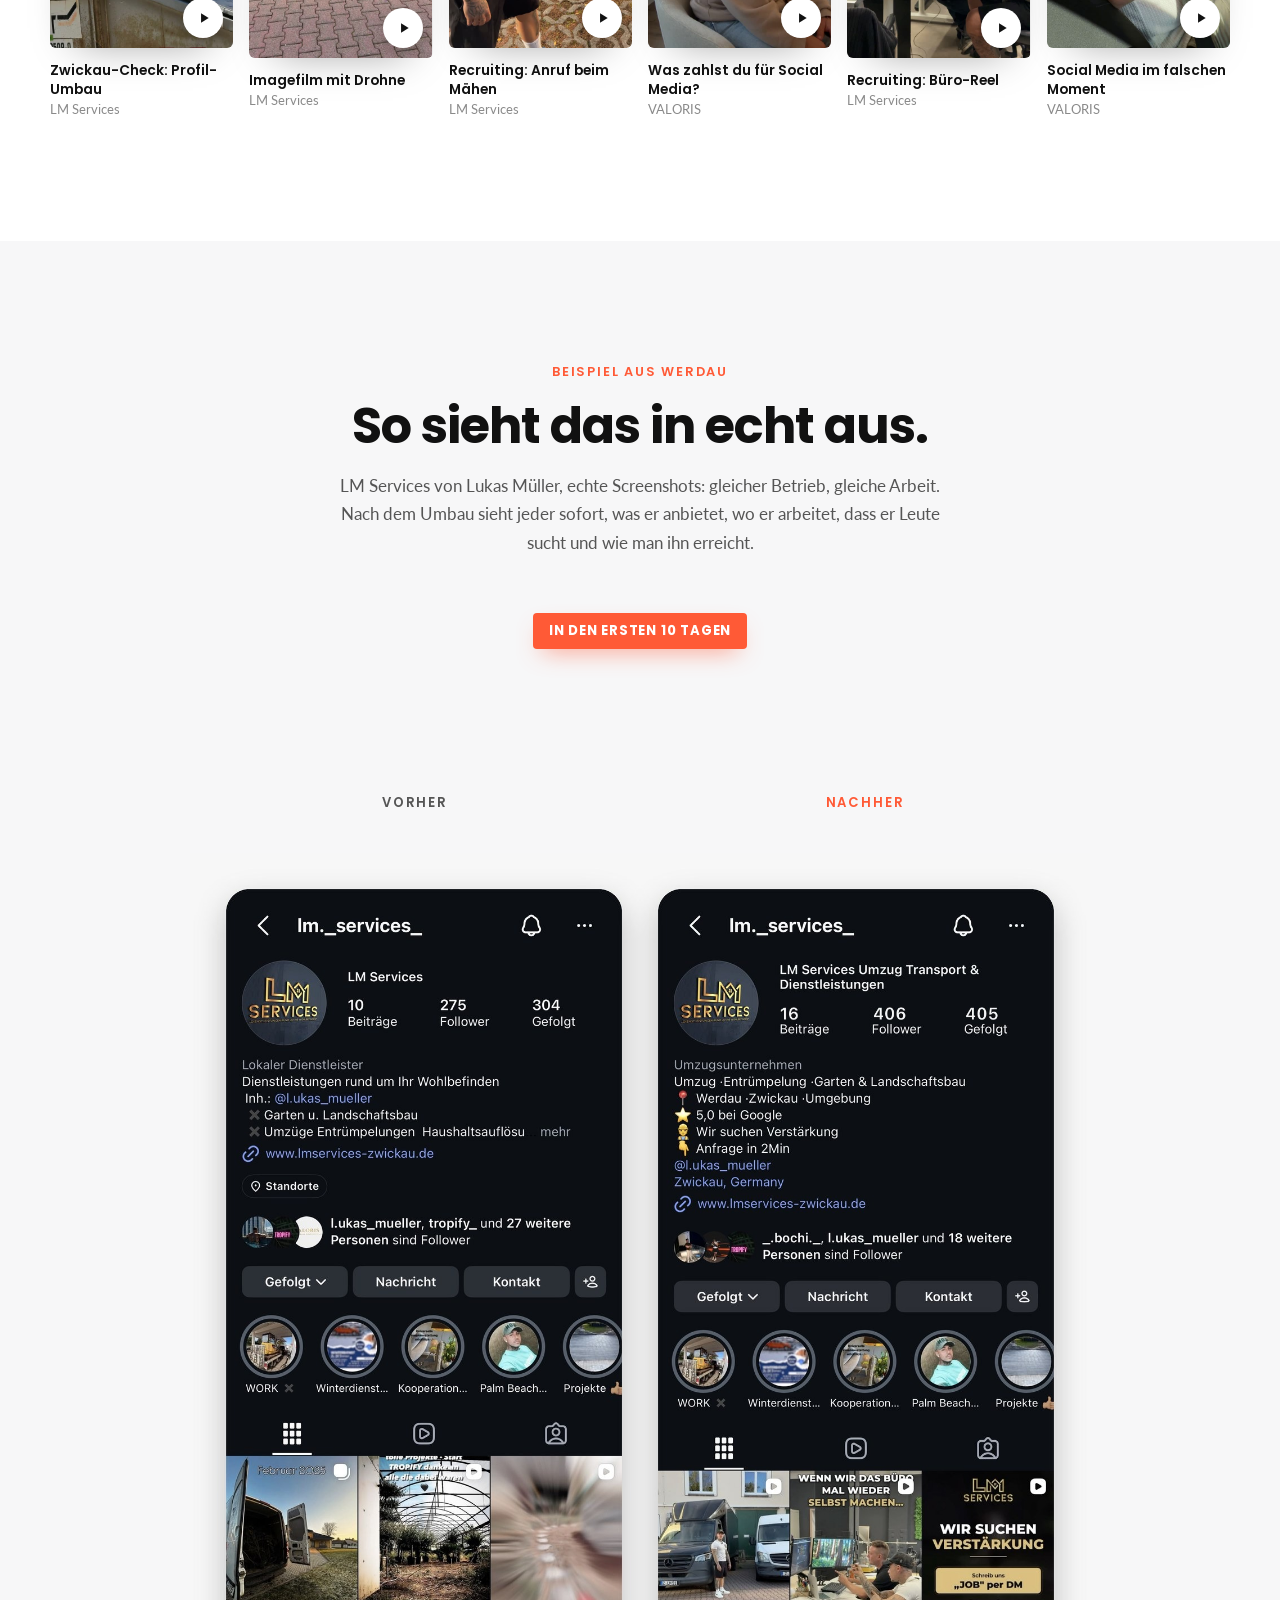
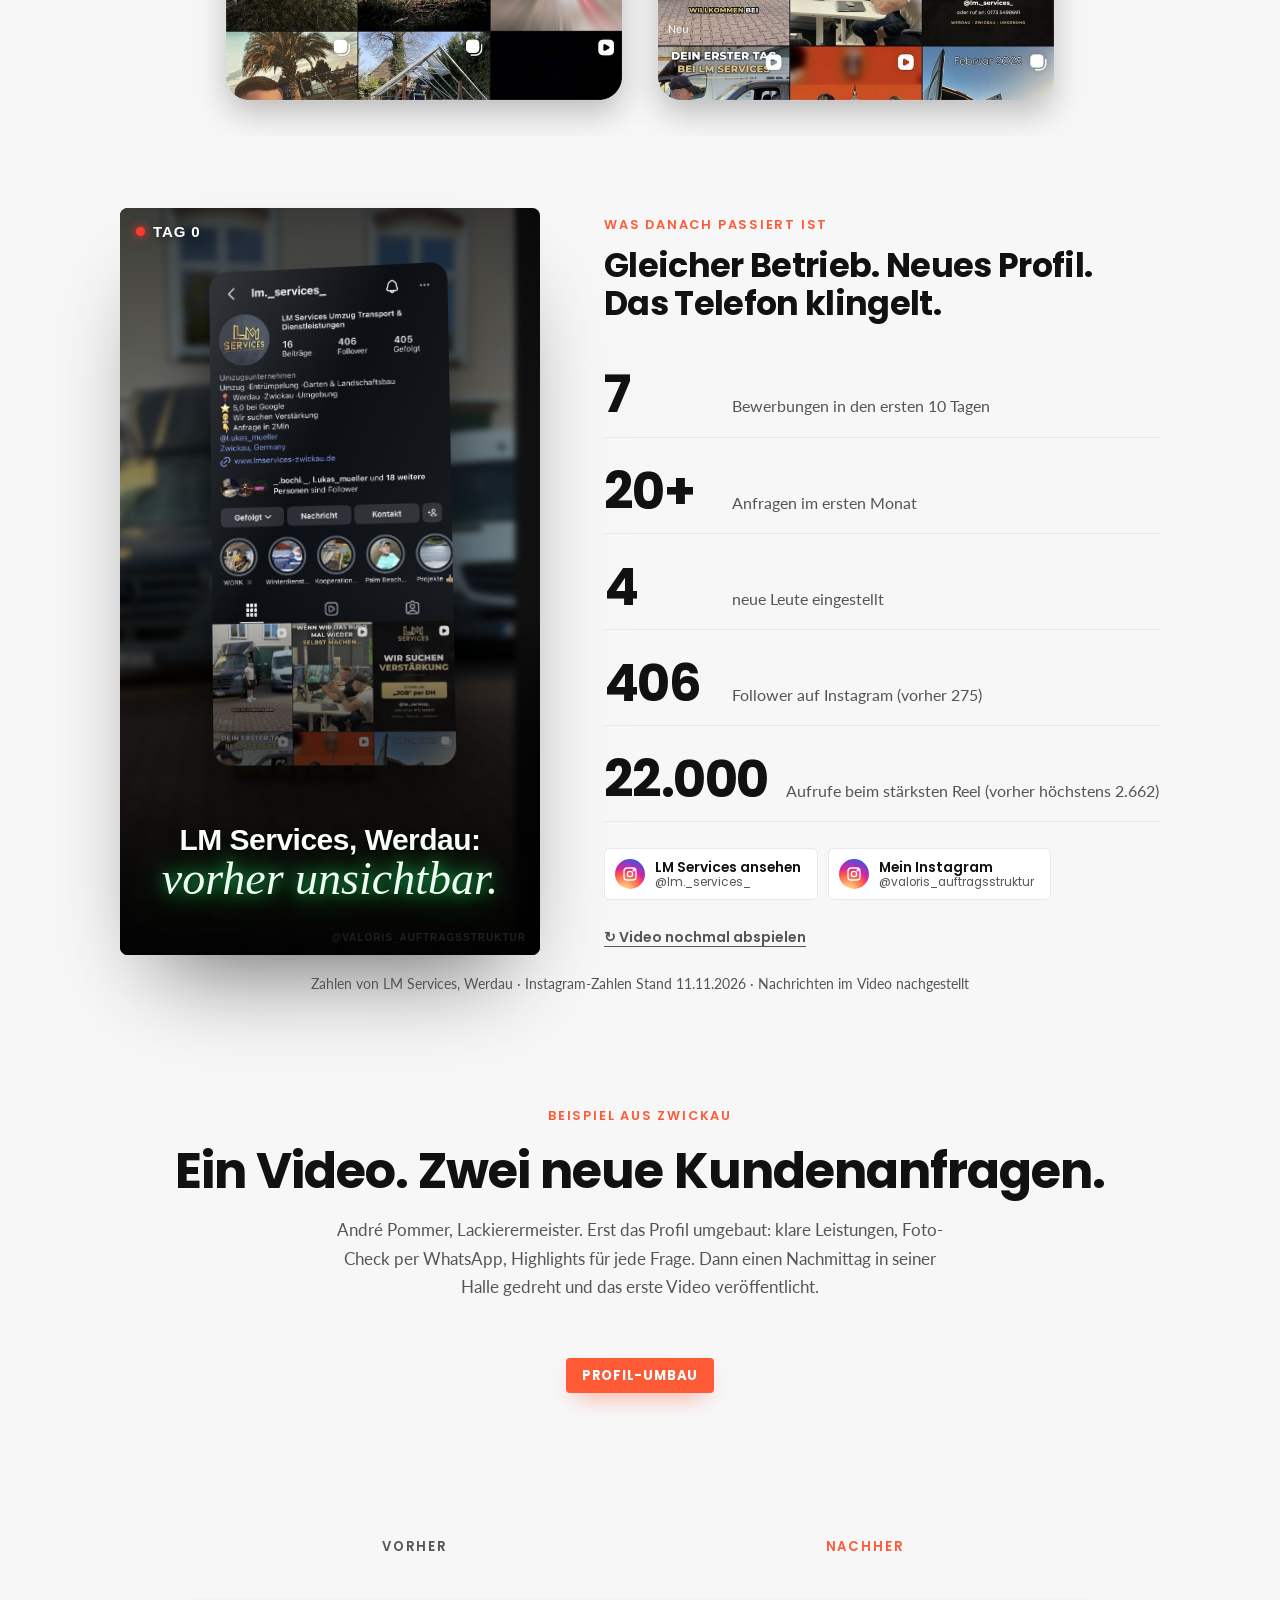
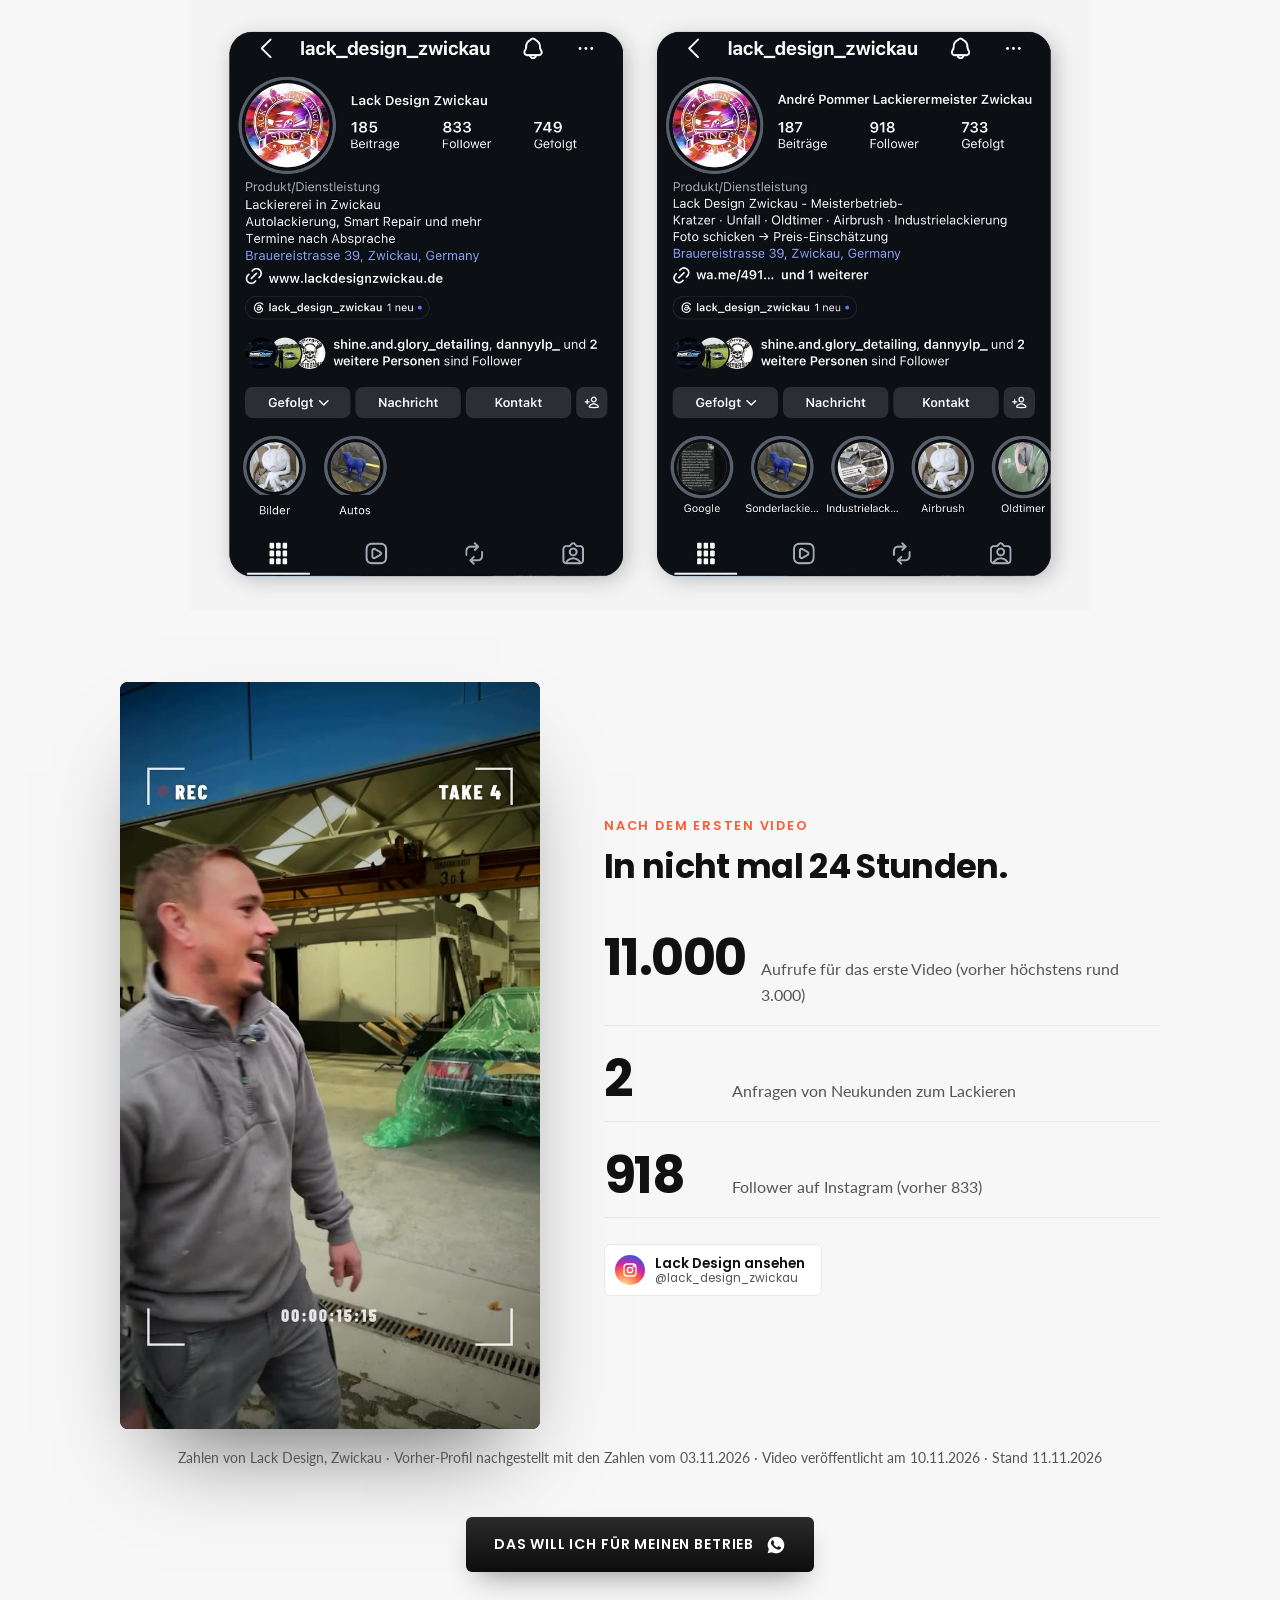
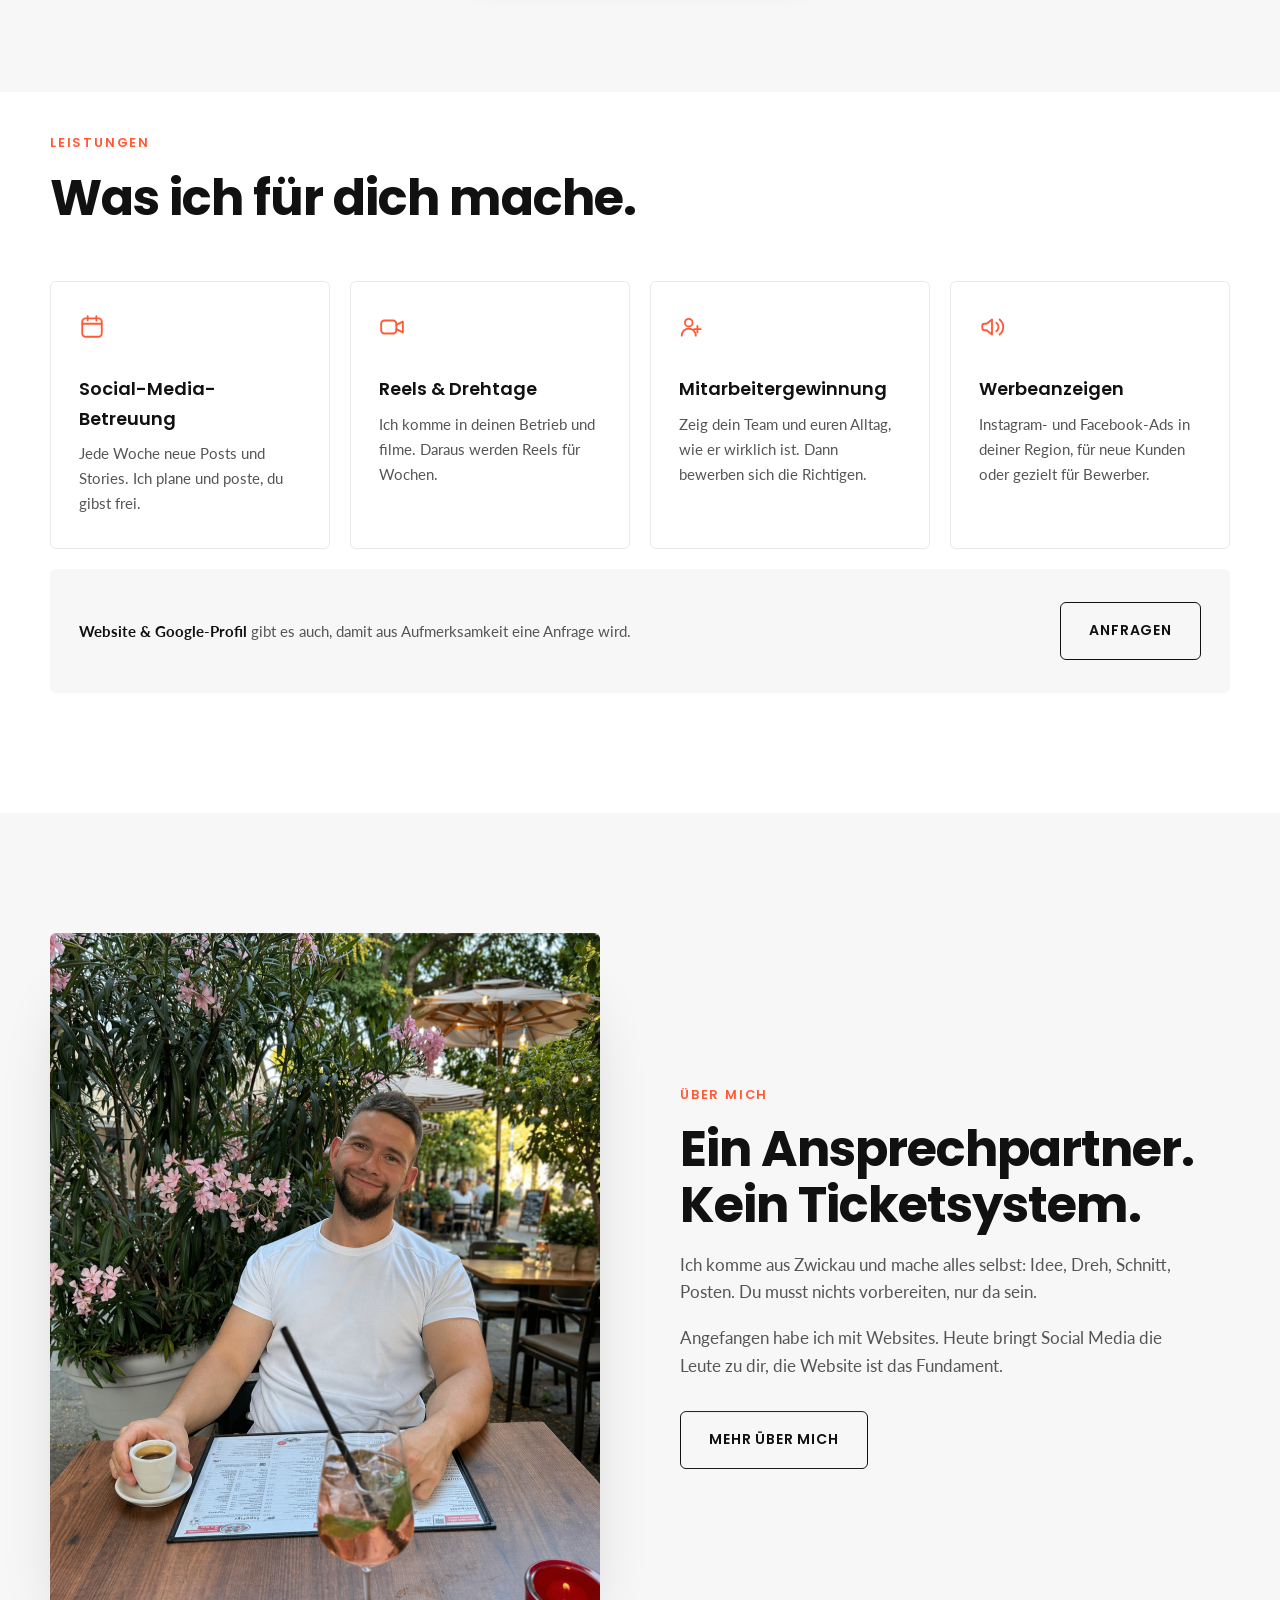
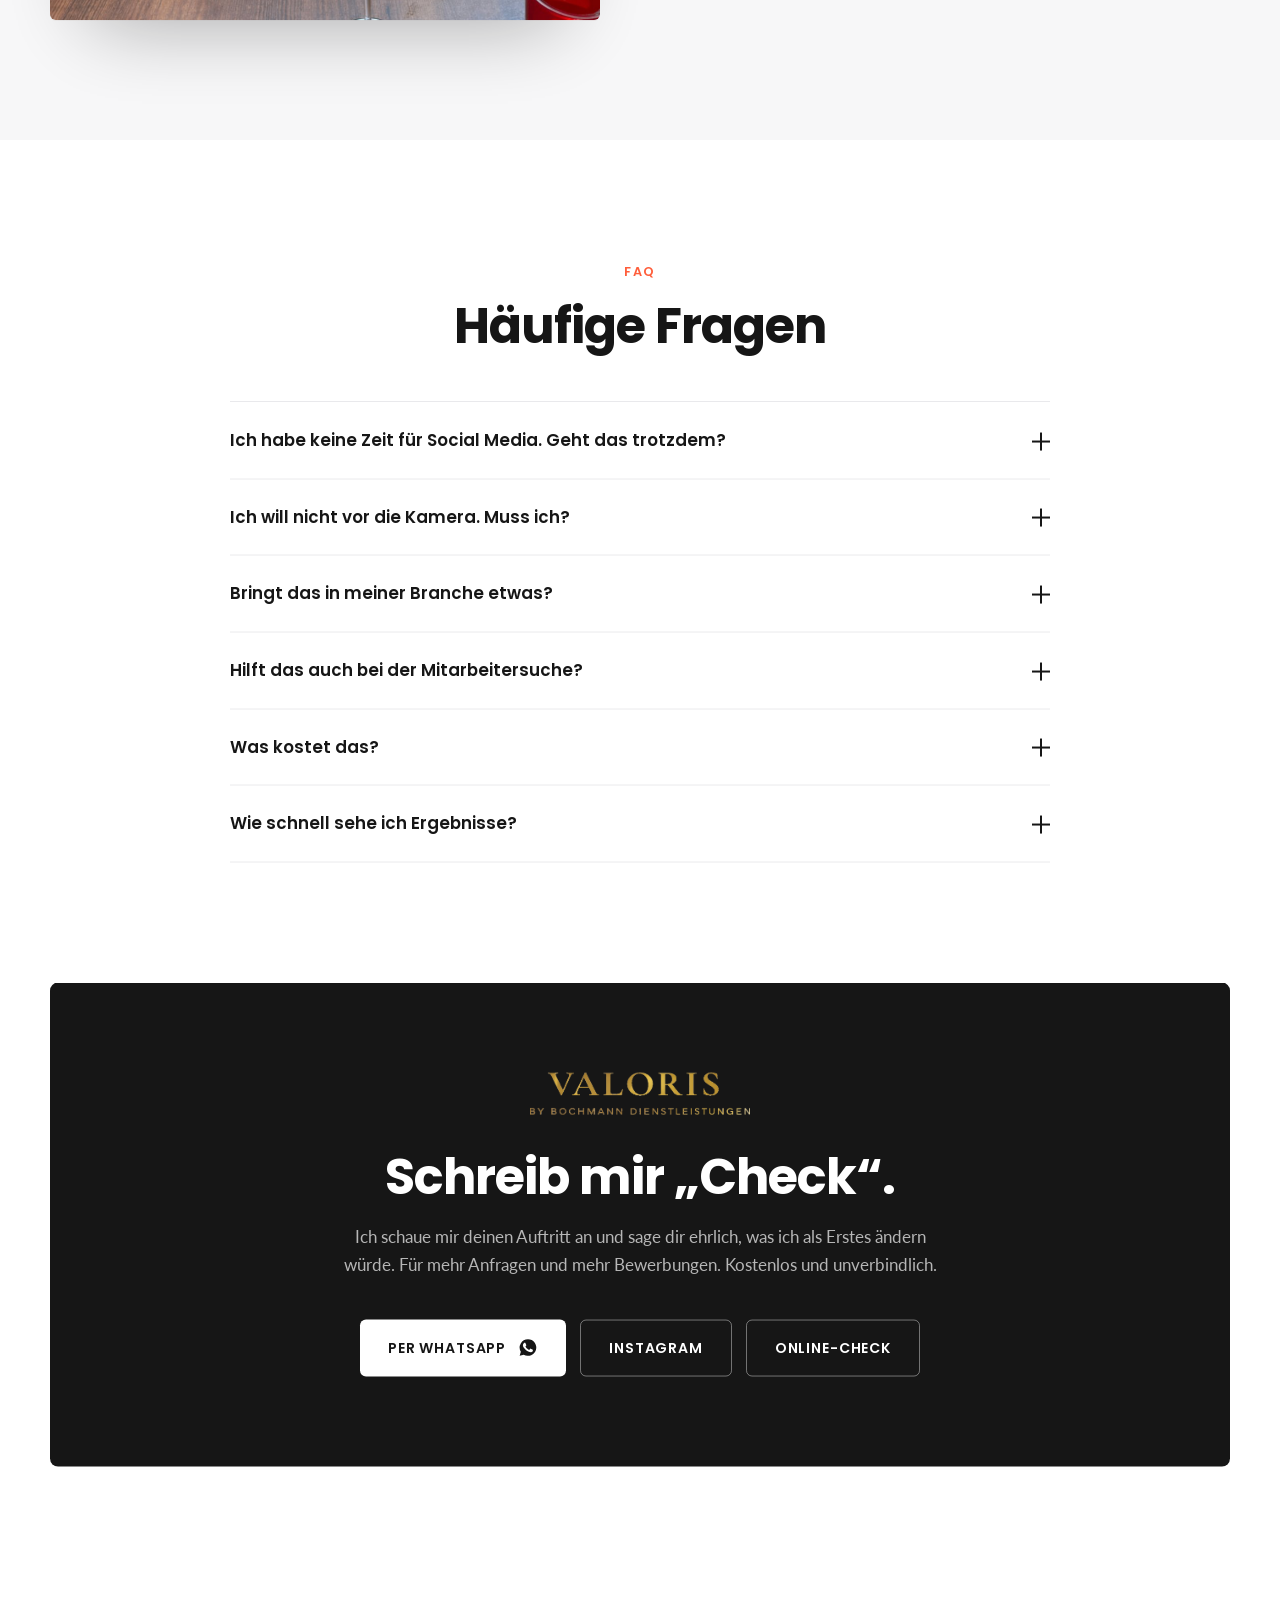
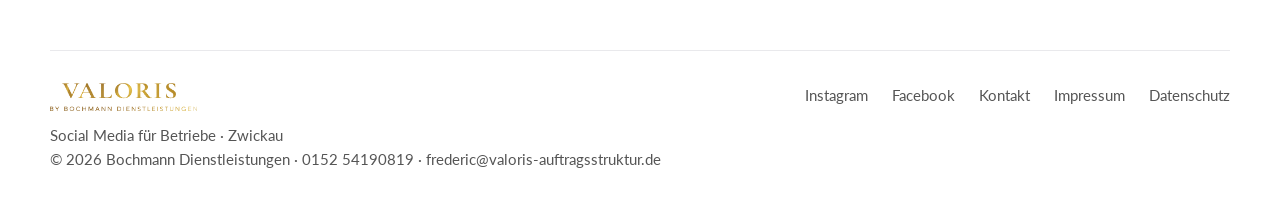
==== commit fb23cf8e: "Startseite: weniger abgerundete Ecken (Buttons, Bilder, Karten, Reels, CTA-Block), Handy-Mockups ble" ====
--- a/index.html
+++ b/index.html
@@ -33,7 +33,7 @@
 ]}
 </script>
 <style>
-:root{--ink:#111;--soft:#555;--mute:#8a8a8a;--line:#e9e9ec;--bg:#fff;--bg2:#f7f7f8;--accent:#ff5a36;--green:#1fa463;--r:22px;--ease:cubic-bezier(.22,1,.36,1)}
+:root{--ink:#111;--soft:#555;--mute:#8a8a8a;--line:#e9e9ec;--bg:#fff;--bg2:#f7f7f8;--accent:#ff5a36;--green:#1fa463;--r:6px;--ease:cubic-bezier(.22,1,.36,1)}
 *{margin:0;padding:0;box-sizing:border-box}
 html{scroll-behavior:smooth}
 body{background:var(--bg);color:var(--ink);font-family:'Lato',sans-serif;font-size:17px;line-height:1.65;-webkit-font-smoothing:antialiased;overflow-x:hidden}
@@ -52,7 +52,7 @@
 .mnav-logo{height:34px;width:auto;margin-bottom:24px}
 .nav-links{display:flex;gap:34px;list-style:none;font-size:.95rem;color:var(--soft)}
 .nav-links a:hover{color:var(--ink)}
-.btn{display:inline-flex;align-items:center;gap:12px;padding:16px 28px;border-radius:999px;font-size:.88rem;font-weight:600;letter-spacing:.06em;text-transform:uppercase;transition:transform .2s var(--ease),box-shadow .25s,background .2s,color .2s}
+.btn{display:inline-flex;align-items:center;gap:12px;padding:16px 28px;border-radius:6px;font-size:.88rem;font-weight:600;letter-spacing:.06em;text-transform:uppercase;transition:transform .2s var(--ease),box-shadow .25s,background .2s,color .2s}
 .btn:active{transform:scale(.97)}
 .btn svg{width:20px;height:20px;flex:none}
 .btn-dark{background:linear-gradient(180deg,#2b2b2b,#0c0c0c);color:#fff;box-shadow:0 14px 30px -12px rgba(0,0,0,.45)}
@@ -80,7 +80,7 @@
 h1{font-size:clamp(2.9rem,6vw,5rem);font-weight:700;line-height:1.04;letter-spacing:-.03em}
 .hero p{color:var(--soft);font-size:1.15rem;max-width:460px;margin:26px 0 38px}
 .hero-btns{display:flex;gap:14px;flex-wrap:wrap;align-items:center}
-.hero-img{border-radius:28px;overflow:hidden;aspect-ratio:4/5;box-shadow:0 40px 80px -40px rgba(0,0,0,.35)}
+.hero-img{border-radius:6px;overflow:hidden;aspect-ratio:4/5;box-shadow:0 40px 80px -40px rgba(0,0,0,.35)}
 .hero-img img{width:100%;height:100%;object-fit:cover;object-position:50% 30%}
 .trust{display:flex;gap:28px;flex-wrap:wrap;margin-top:44px;color:var(--soft);font-size:.92rem}
 .trust span{display:flex;align-items:center;gap:8px}
@@ -170,7 +170,7 @@
 /* REELS */
 .reels{display:grid;grid-template-columns:repeat(6,1fr);gap:16px;margin-top:56px}
 .reel{display:block;width:100%;text-align:left}
-.reel-v{position:relative;aspect-ratio:9/16;border-radius:18px;overflow:hidden;background:#eee;box-shadow:0 20px 40px -26px rgba(0,0,0,.4);transition:transform .4s var(--ease)}
+.reel-v{position:relative;aspect-ratio:9/16;border-radius:6px;overflow:hidden;background:#eee;box-shadow:0 20px 40px -26px rgba(0,0,0,.4);transition:transform .4s var(--ease)}
 .reel:hover .reel-v{transform:translateY(-4px)}
 .reel-v video{width:100%;height:100%;object-fit:cover}
 .play{position:absolute;right:10px;bottom:10px;width:40px;height:40px;border-radius:50%;background:#fff;display:flex;align-items:center;justify-content:center;box-shadow:0 6px 16px rgba(0,0,0,.2)}
@@ -190,7 +190,7 @@
 
 /* ÜBER MICH */
 .about{display:grid;grid-template-columns:1fr 1fr;gap:80px;align-items:center}
-.about-img{border-radius:28px;overflow:hidden;aspect-ratio:4/5;box-shadow:0 40px 80px -40px rgba(0,0,0,.35)}
+.about-img{border-radius:6px;overflow:hidden;aspect-ratio:4/5;box-shadow:0 40px 80px -40px rgba(0,0,0,.35)}
 .about-img img{width:100%;height:100%;object-fit:cover;object-position:50% 35%}
 .about p{color:var(--soft);font-size:1.05rem;margin-top:18px;max-width:500px}
 .about .btn{margin-top:32px}
@@ -207,7 +207,7 @@
 .faq .ans{color:var(--soft);padding:0 0 24px;max-width:680px}
 
 /* CTA */
-.cta{background:#111;color:#fff;border-radius:32px;padding:90px 48px;text-align:center}
+.cta{background:#111;color:#fff;border-radius:8px;padding:90px 48px;text-align:center}
 .cta h2{color:#fff}
 .cta .lead{color:#b5b5b5;margin:18px auto 0}
 .cta-btns{display:flex;gap:14px;justify-content:center;flex-wrap:wrap;margin-top:40px}
@@ -218,7 +218,7 @@
 /* LIGHTBOX / WA / FOOTER */
 .lb{position:fixed;inset:0;z-index:900;background:rgba(0,0,0,.85);display:none;align-items:center;justify-content:center;padding:24px}
 .lb.open{display:flex}
-.lb video{max-height:88vh;max-width:min(100%,480px);border-radius:18px;background:#000}
+.lb video{max-height:88vh;max-width:min(100%,480px);border-radius:6px;background:#000}
 .lb-x{position:absolute;top:18px;right:20px;color:#fff;font-family:'Poppins',sans-serif;font-size:.85rem;font-weight:600;padding:10px}
 .wa{position:fixed;right:20px;bottom:20px;z-index:600;width:56px;height:56px;border-radius:50%;background:#25D366;display:flex;align-items:center;justify-content:center;box-shadow:0 12px 30px -8px rgba(0,0,0,.3)}
 .wa svg{width:28px;height:28px;fill:#fff}
@@ -230,7 +230,7 @@
 /* Cookie-Banner passend */
 #vcb{background:#fff!important;color:var(--soft)!important;border-top:1px solid var(--line)!important;box-shadow:0 -10px 30px rgba(0,0,0,.06)}
 #vcb *{color:inherit}#vcb a{color:var(--ink)!important}
-#vcb-accept,#vcb-decline{border-radius:999px!important;font-family:'Poppins',sans-serif!important;font-weight:600!important}
+#vcb-accept,#vcb-decline{border-radius:6px!important;font-family:'Poppins',sans-serif!important;font-weight:600!important}
 #vcb-accept{background:#111!important;color:#fff!important}
 #vcb-decline{color:var(--ink)!important;border:1px solid var(--line)!important}
 
@@ -248,7 +248,7 @@
   .reels{grid-template-columns:repeat(3,1fr)}
   .cards{grid-template-columns:1fr 1fr}
   .about{grid-template-columns:1fr;gap:44px}
-  .cta{padding:64px 24px;border-radius:24px}
+  .cta{padding:64px 24px;border-radius:6px}
 }
 @media(max-width:560px){
   h1{font-size:2.7rem}
--- a/assets/v2/case.css
+++ b/assets/v2/case.css
@@ -5,7 +5,7 @@
 .vn{height:200px}
 .vn>span{align-self:end}
 .arrow{position:absolute;left:50%;top:0;transform:translateX(-50%);width:min(52%,440px);text-align:center;color:var(--accent)}
-.arrow b{display:inline-block;background:var(--accent);color:#fff;border-radius:999px;padding:7px 16px;font-size:.82rem;font-weight:700;letter-spacing:.06em;box-shadow:0 10px 24px -10px rgba(255,90,54,.7);animation:pill 3.6s var(--ease) infinite}
+.arrow b{display:inline-block;background:var(--accent);color:#fff;border-radius:4px;padding:7px 16px;font-size:.82rem;font-weight:700;letter-spacing:.06em;box-shadow:0 10px 24px -10px rgba(255,90,54,.7);animation:pill 3.6s var(--ease) infinite}
 .arrow svg{display:block;width:100%;height:auto;margin-top:-4px;overflow:visible;fill:none;stroke:currentColor;stroke-width:5;stroke-linecap:round;stroke-linejoin:round}
 .arrow .ln{stroke-dasharray:1;stroke-dashoffset:1;animation:draw 3.6s cubic-bezier(.65,0,.35,1) infinite}
 .arrow .hd{stroke-dasharray:1;stroke-dashoffset:1;animation:head 3.6s ease-out infinite}
@@ -21,7 +21,7 @@
 .plate img{width:100%;height:auto;display:block}
 /* Reel-Ablauf (Stil Yakiv: echte Kulisse, schwebende Karte, Neon-Marker, Karaoke-UT, iOS-Banner) */
 .reelwrap{display:grid;grid-template-columns:420px 1fr;gap:64px;align-items:center;max-width:1040px;margin:72px auto 0}
-.stage{position:relative;aspect-ratio:9/16;border-radius:30px;overflow:hidden;background:#111;box-shadow:0 50px 90px -40px rgba(0,0,0,.6);isolation:isolate}
+.stage{position:relative;aspect-ratio:9/16;border-radius:8px;overflow:hidden;background:#111;box-shadow:0 50px 90px -40px rgba(0,0,0,.6);isolation:isolate}
 .stage video,.stage .bgimg{position:absolute;inset:-6%;width:112%;height:112%;object-fit:cover;filter:blur(3px) brightness(.55) saturate(1.1);z-index:-2}
 .stage::after{content:'';position:absolute;inset:0;z-index:-1;background:linear-gradient(180deg,rgba(0,0,0,.45),rgba(0,0,0,0) 30%,rgba(0,0,0,0) 55%,rgba(0,0,0,.7))}
 .sc-day{position:absolute;left:16px;top:16px;display:flex;align-items:center;gap:8px;font:800 15px/1 'Helvetica Neue',Arial,sans-serif;color:#fff;letter-spacing:.06em;text-shadow:0 2px 8px rgba(0,0,0,.6)}
@@ -57,7 +57,7 @@
 .ut .s{font:800 30px/1.05 'Helvetica Neue',Arial,sans-serif;color:#fff;letter-spacing:-.5px}
 .ut .k{font-family:'Instrument Serif',Georgia,serif;font-style:italic;font-size:46px;color:#f0fff4;text-shadow:0 0 16px #22c55e,0 0 40px #16a34a,0 4px 14px rgba(0,0,0,.7)}
 .lack-head{margin-top:110px}
-.lackvid{position:relative;aspect-ratio:9/16;border-radius:30px;overflow:hidden;background:#111;box-shadow:0 50px 90px -40px rgba(0,0,0,.6)}
+.lackvid{position:relative;aspect-ratio:9/16;border-radius:8px;overflow:hidden;background:#111;box-shadow:0 50px 90px -40px rgba(0,0,0,.6)}
 .lackvid video{position:absolute;inset:0;width:100%;height:100%;object-fit:cover;display:block}
 @media(max-width:860px){.lackvid{max-width:380px;width:100%;margin:0 auto}.lack-head{margin-top:80px}}
 .reelside{min-width:0}.reelside .eyebrow{margin-bottom:12px}
@@ -72,7 +72,7 @@
 @media(max-width:860px){.reelwrap{grid-template-columns:1fr;gap:34px;margin-top:56px}.stage{max-width:380px;width:100%;margin:0 auto}.reelside{text-align:center}.kpi{justify-content:center}.kpi .num{min-width:0;font-size:2.4rem}}
 @media(prefers-reduced-motion:reduce){.card3d,.mk,.ut span{transition:none}.ios{animation:none}}
 .iglinks{display:flex;flex-wrap:wrap;gap:10px;margin-top:26px}
-.iglink{display:inline-flex;align-items:center;gap:10px;padding:10px 16px 10px 10px;border:1px solid var(--line);border-radius:999px;background:#fff;font-family:'Poppins',sans-serif;font-size:.86rem;font-weight:600;transition:border-color .2s,transform .2s}
+.iglink{display:inline-flex;align-items:center;gap:10px;padding:10px 16px 10px 10px;border:1px solid var(--line);border-radius:6px;background:#fff;font-family:'Poppins',sans-serif;font-size:.86rem;font-weight:600;transition:border-color .2s,transform .2s}
 .iglink:hover{border-color:var(--ink);transform:translateY(-1px)}
 .iglink i{width:30px;height:30px;border-radius:50%;display:grid;place-items:center;background:radial-gradient(circle at 30% 107%,#fdf497 0%,#fd5949 45%,#d6249f 60%,#285aeb 90%)}
 .iglink i svg{width:16px;height:16px;fill:none;stroke:#fff;stroke-width:2}
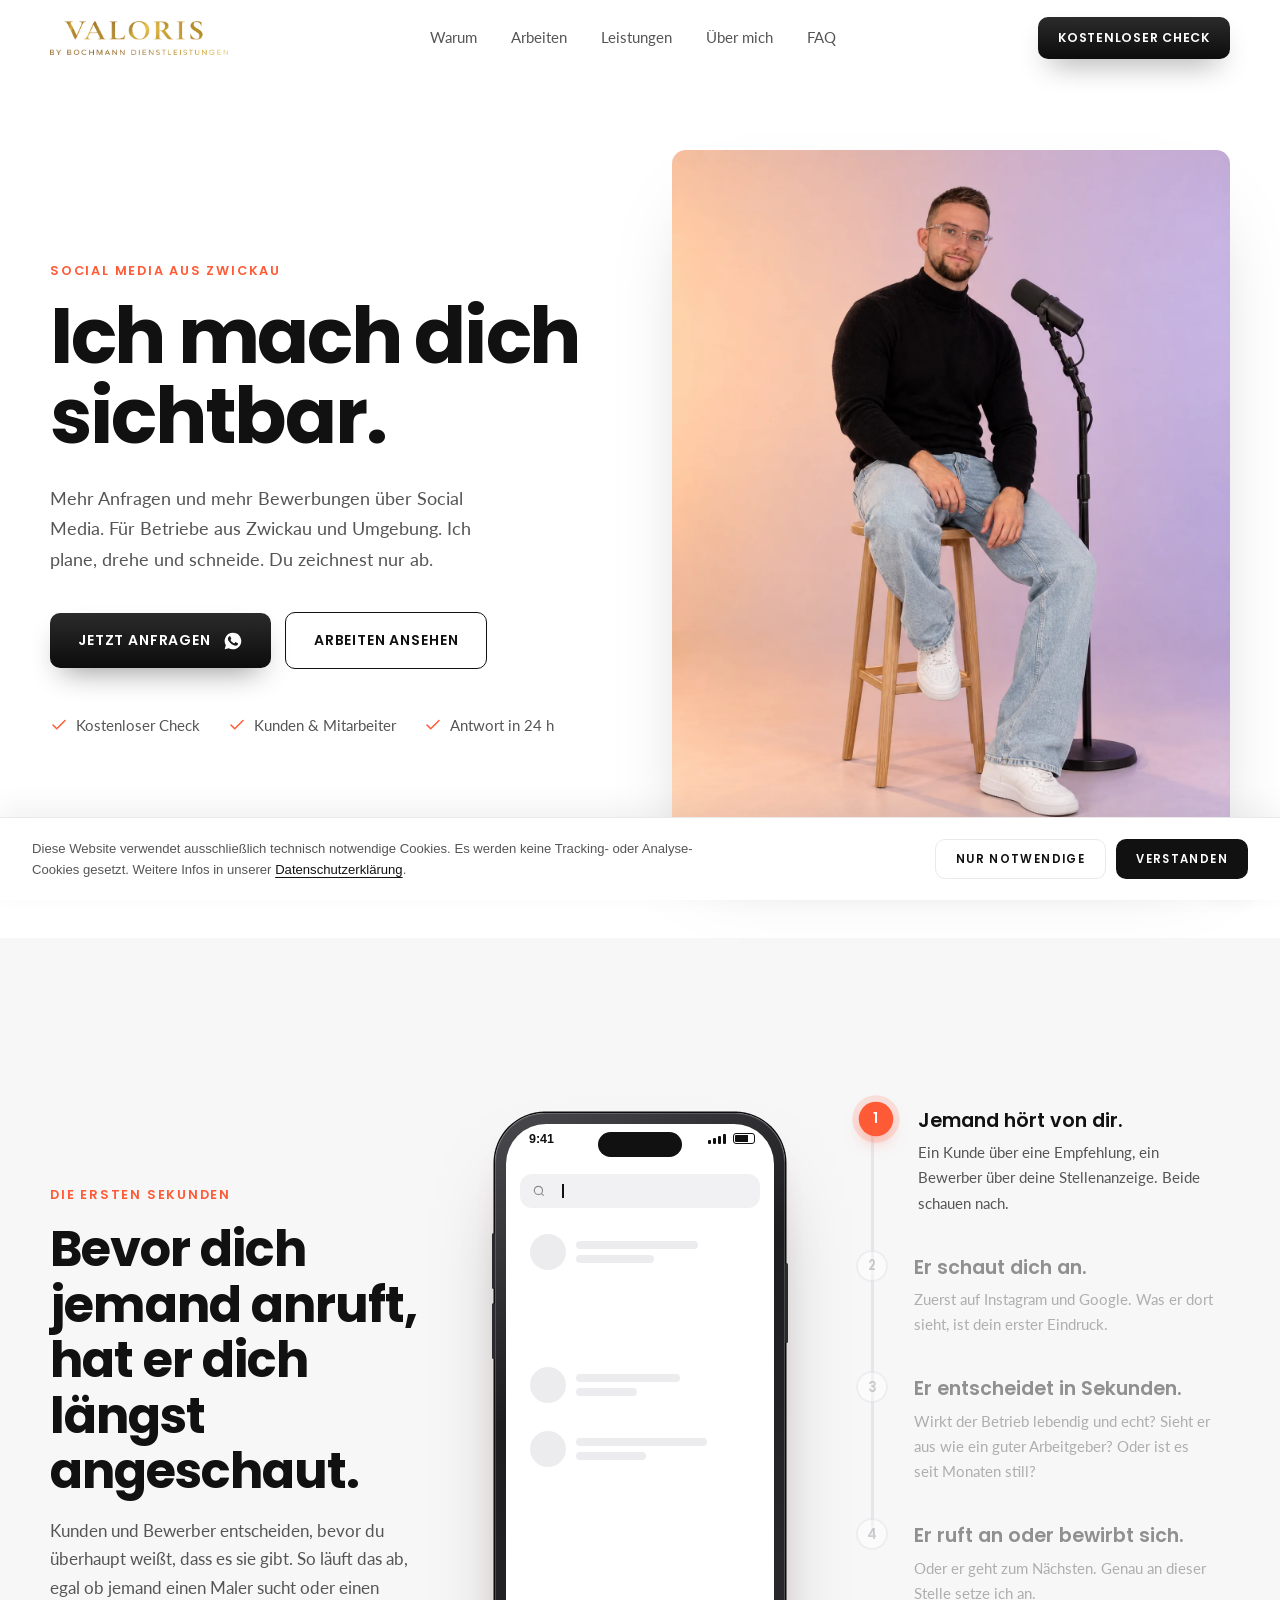
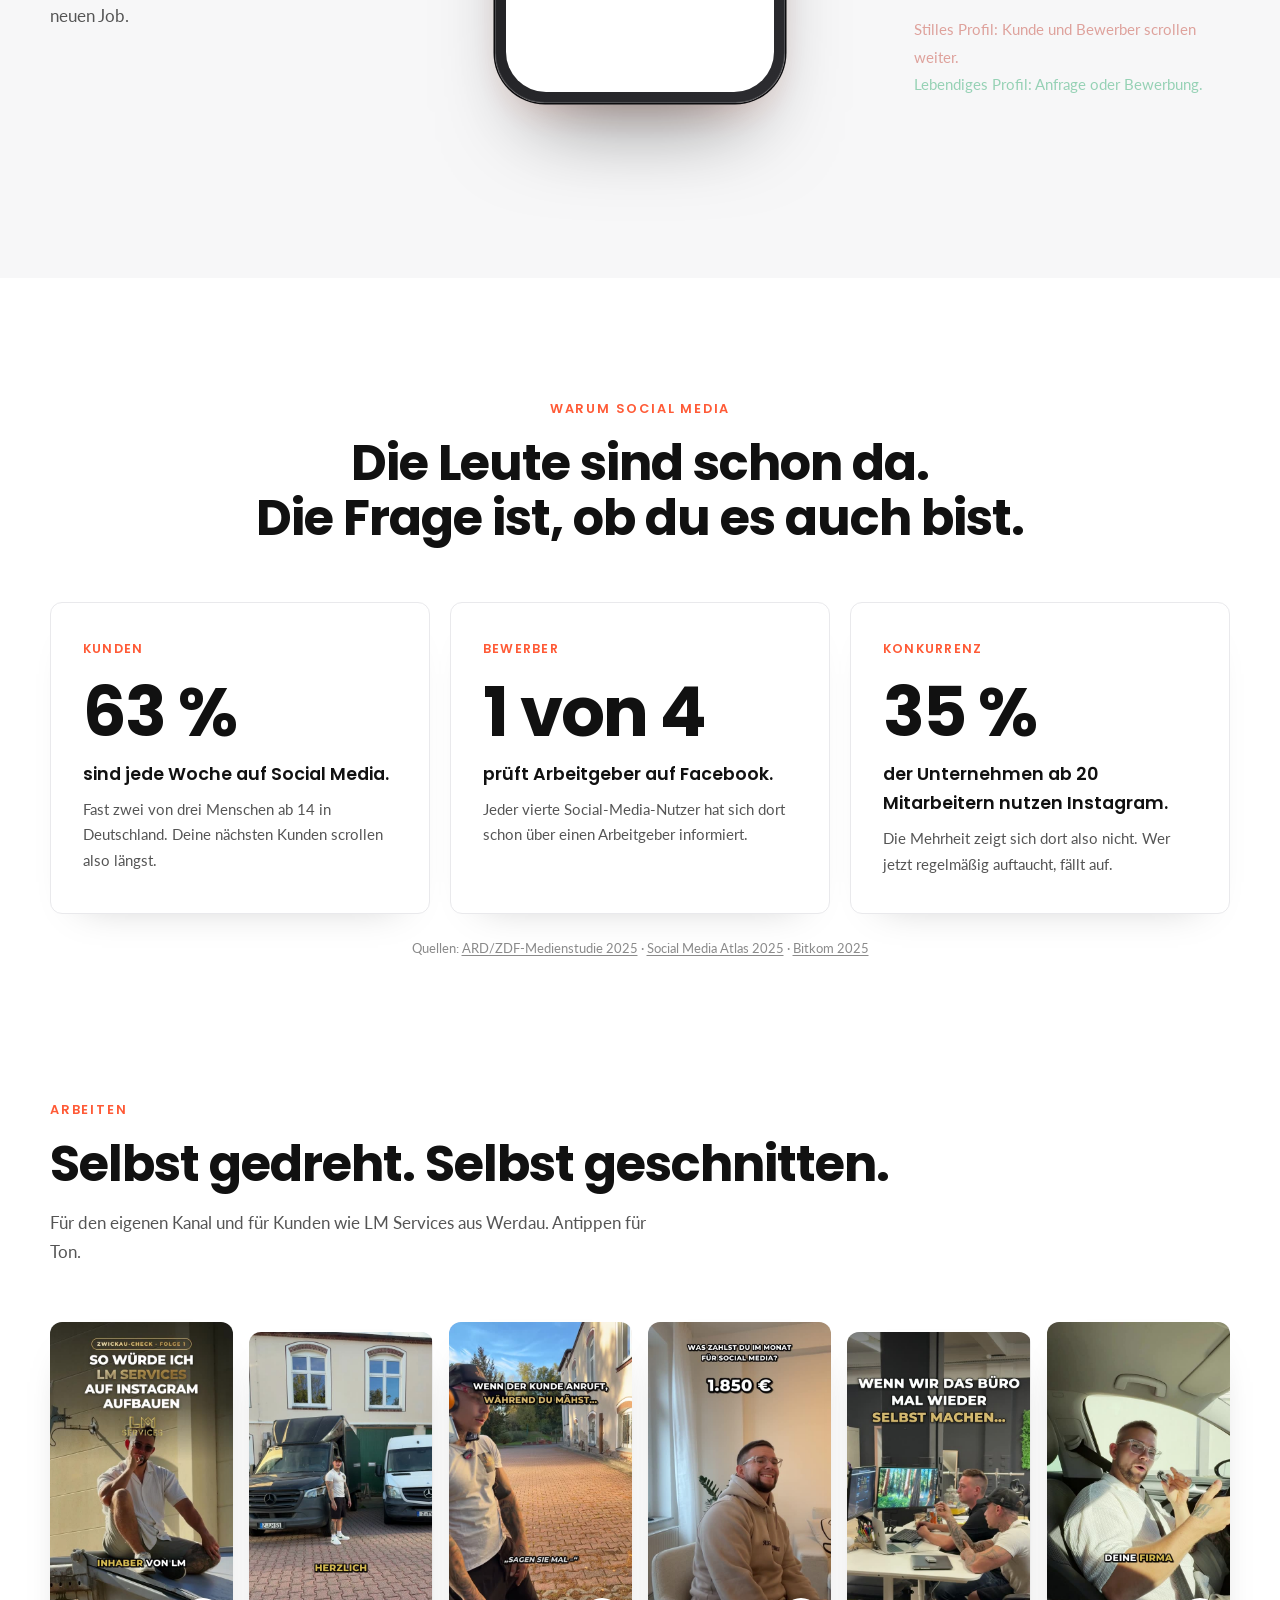
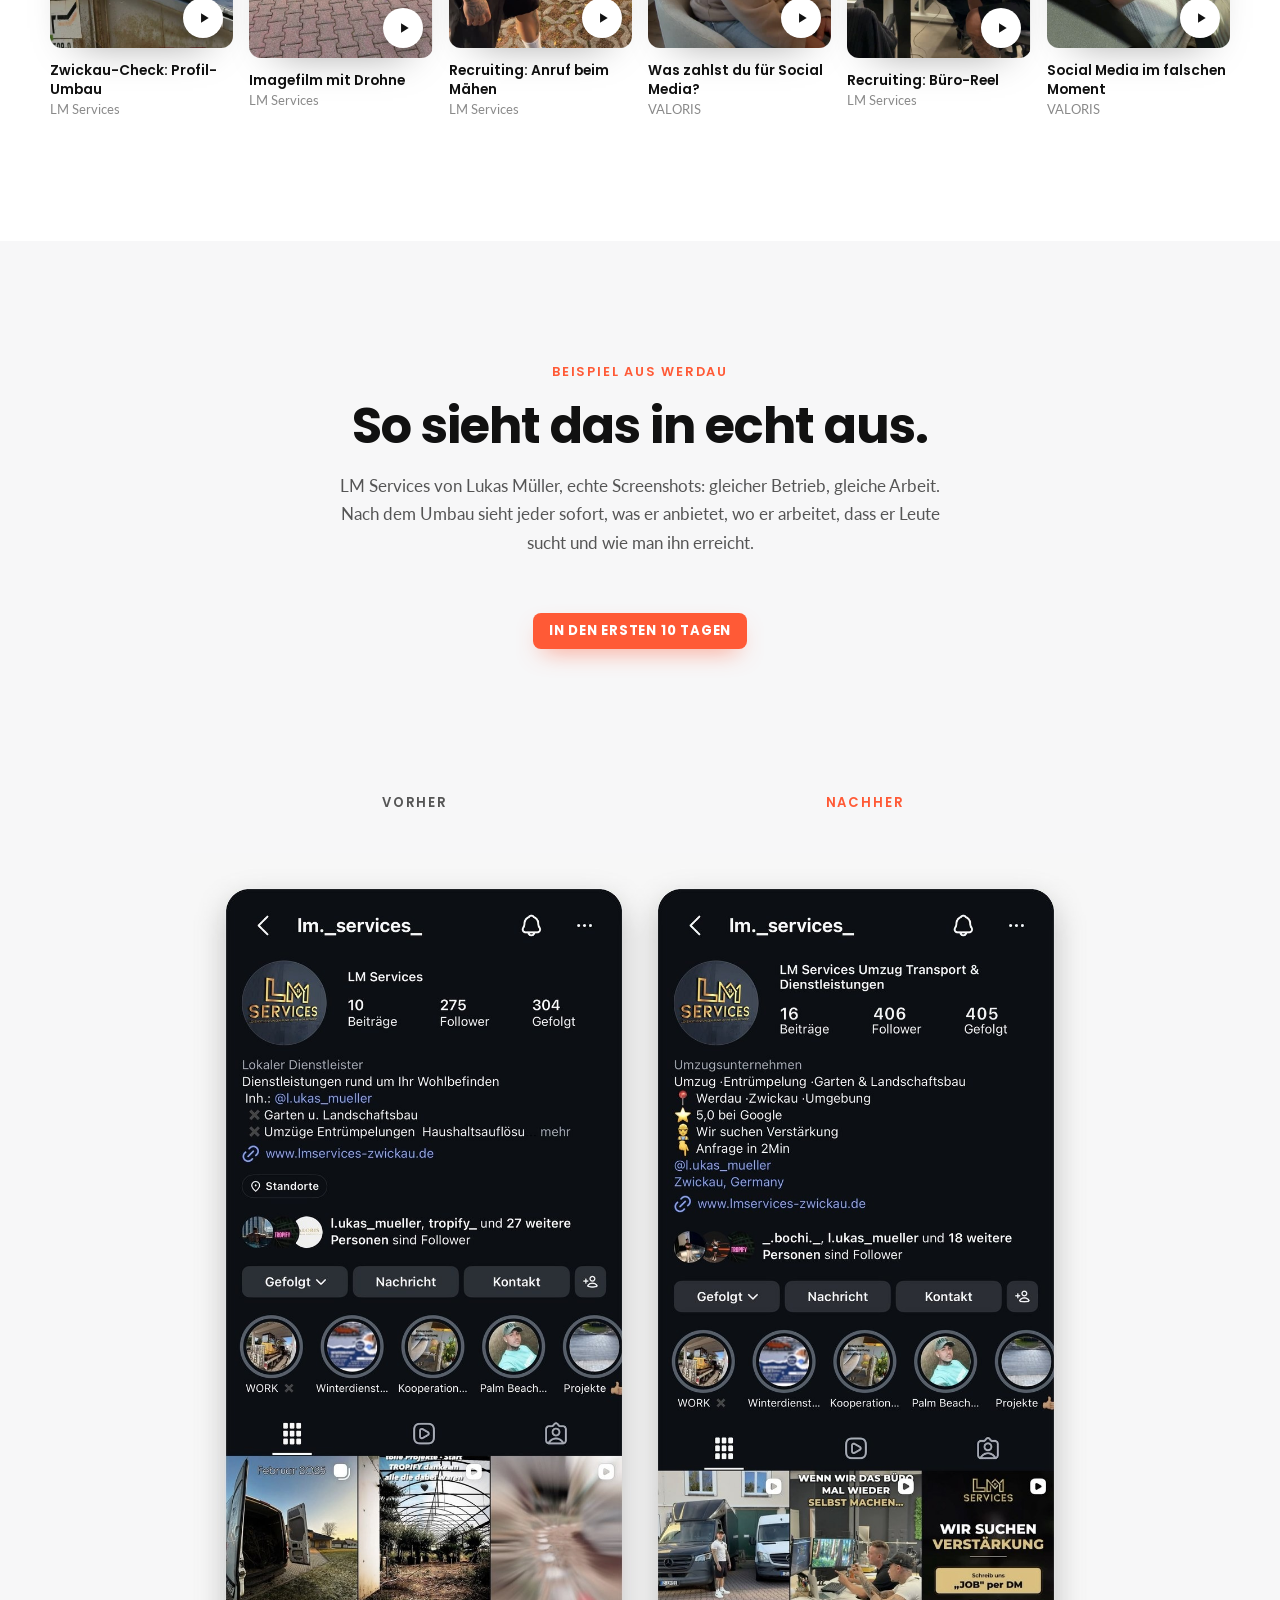
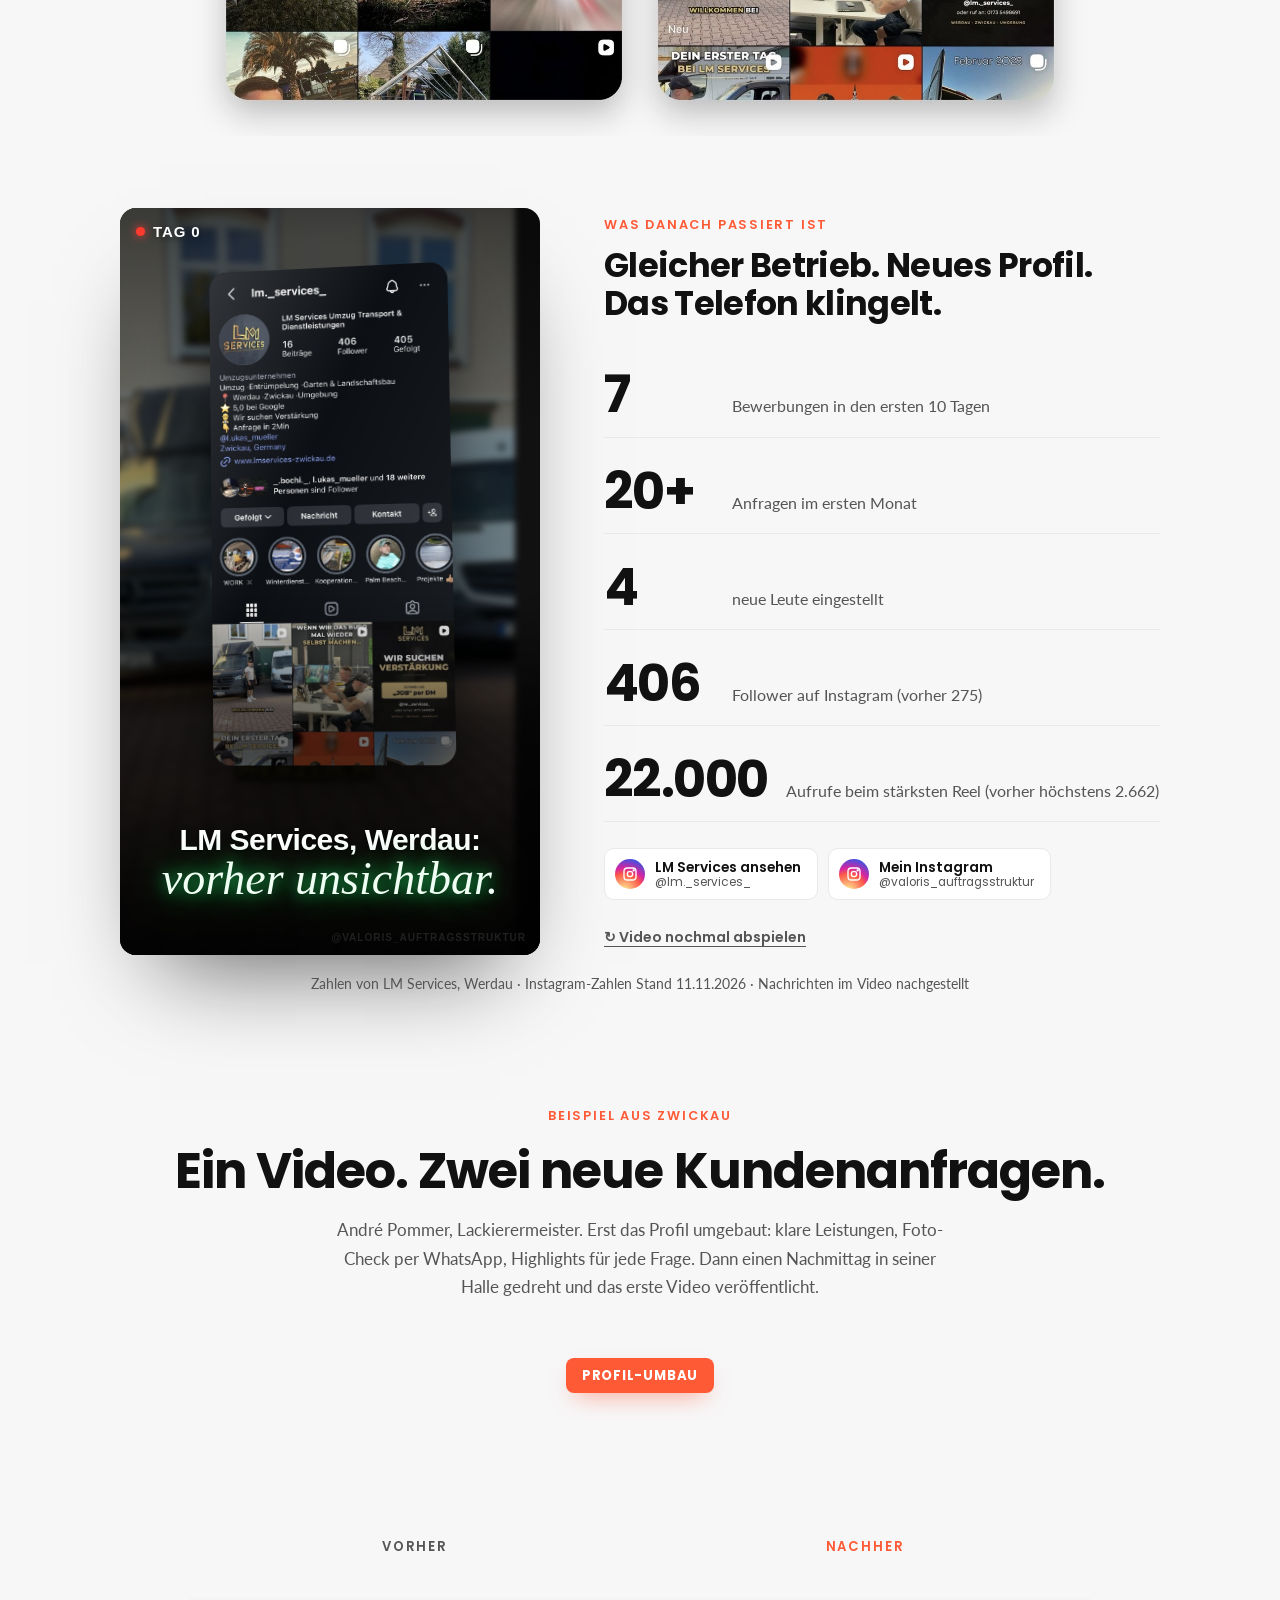
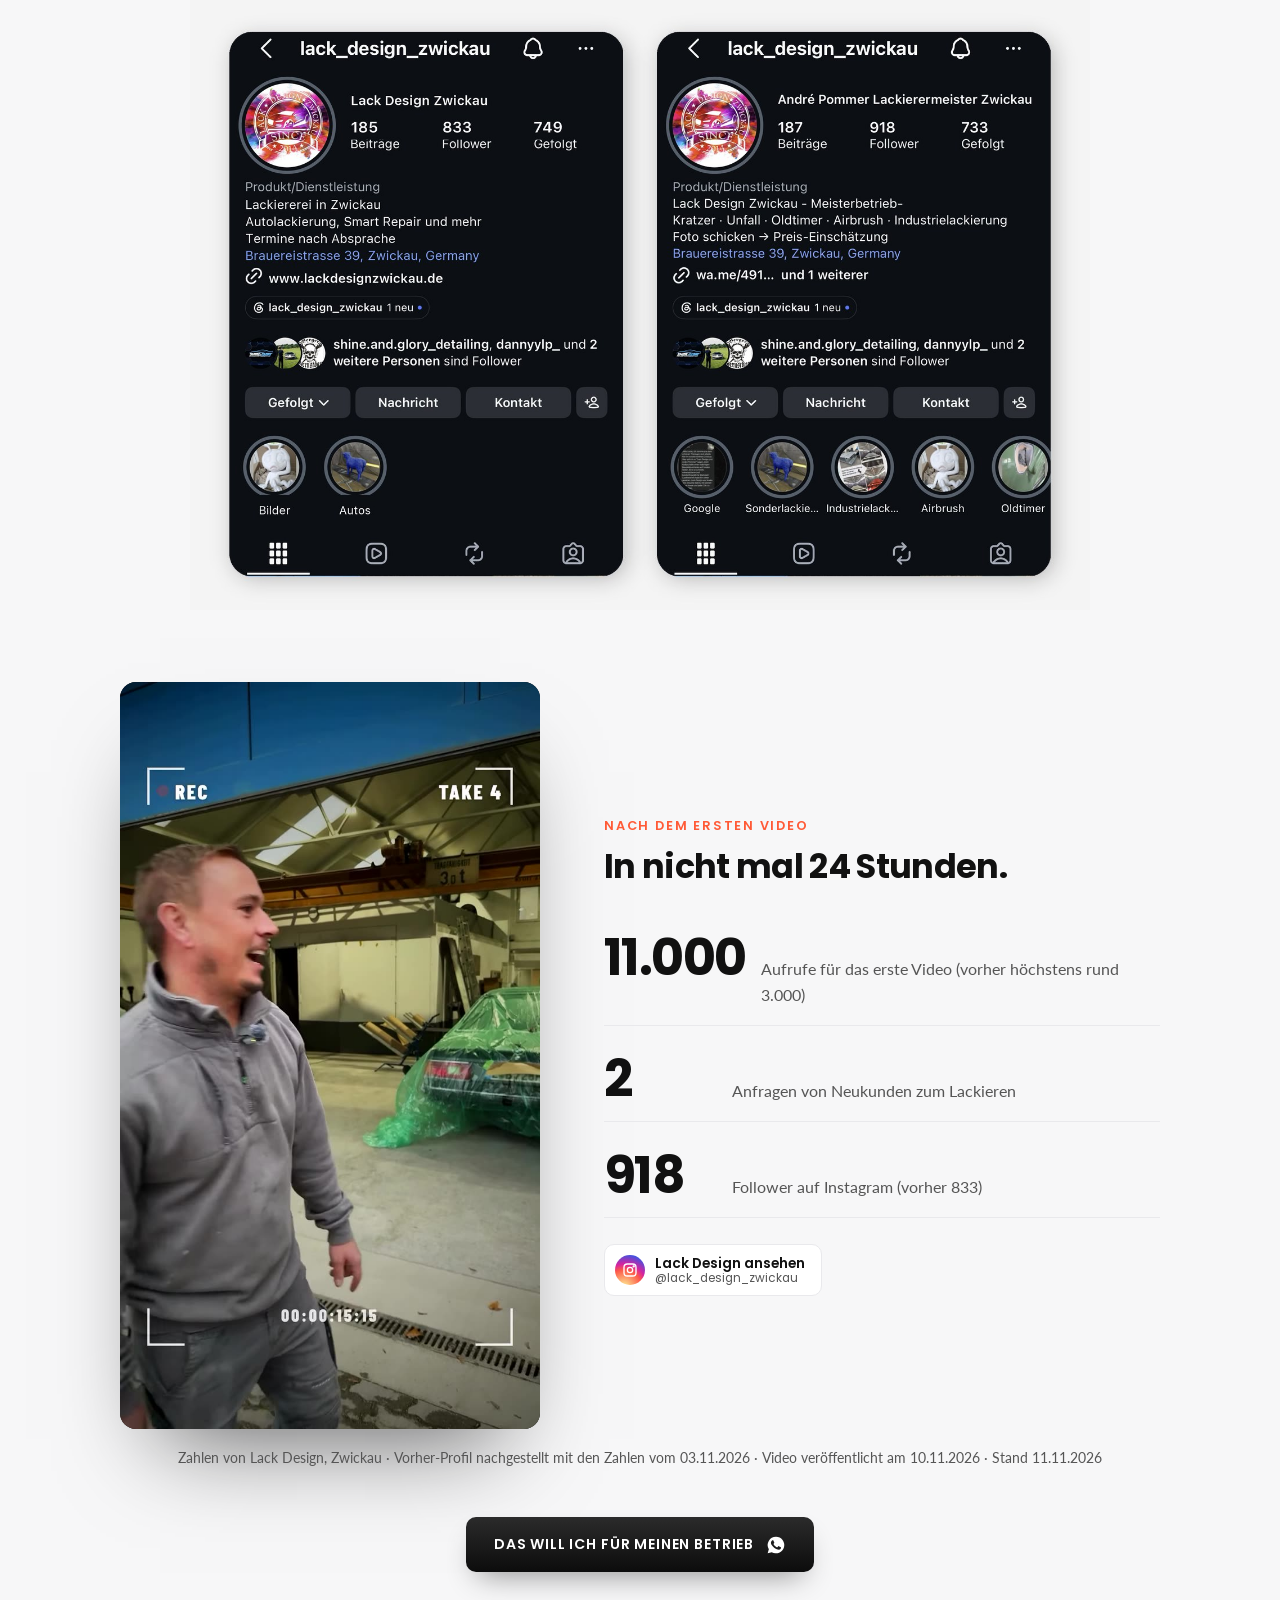
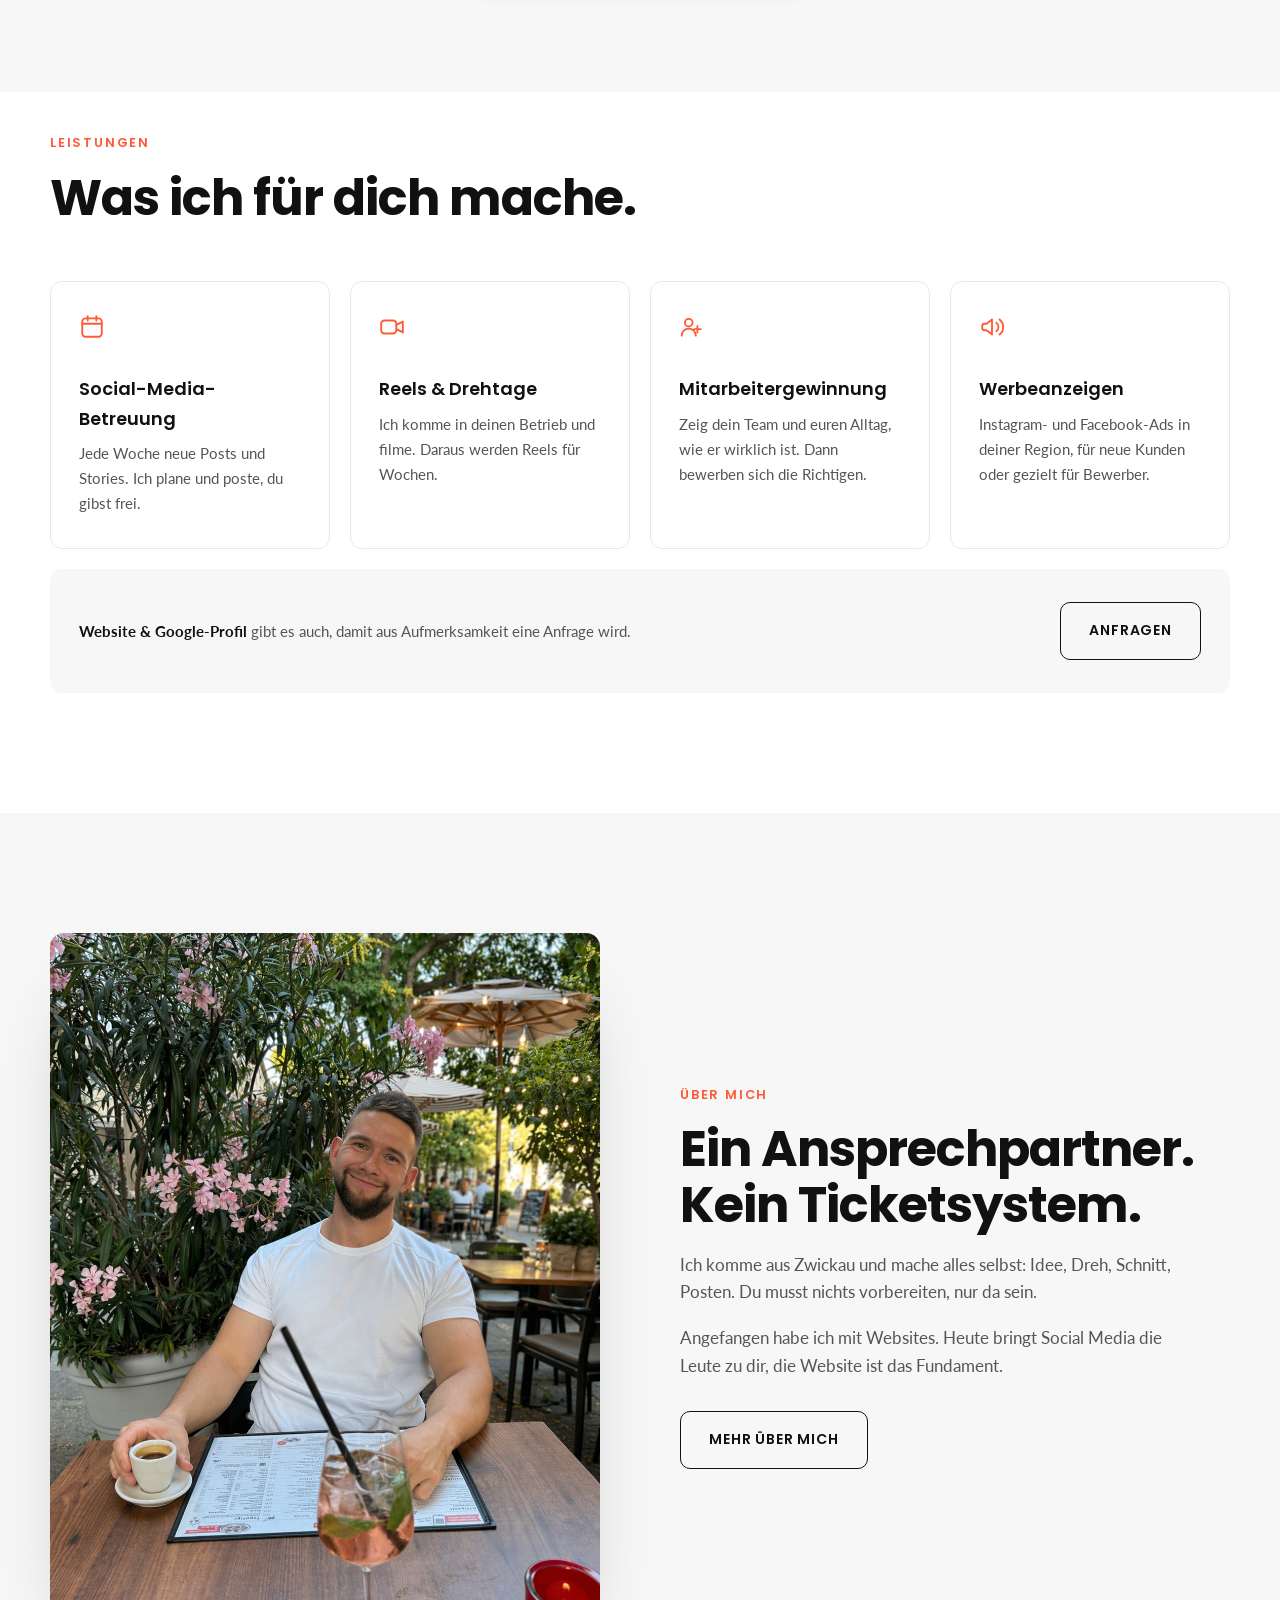
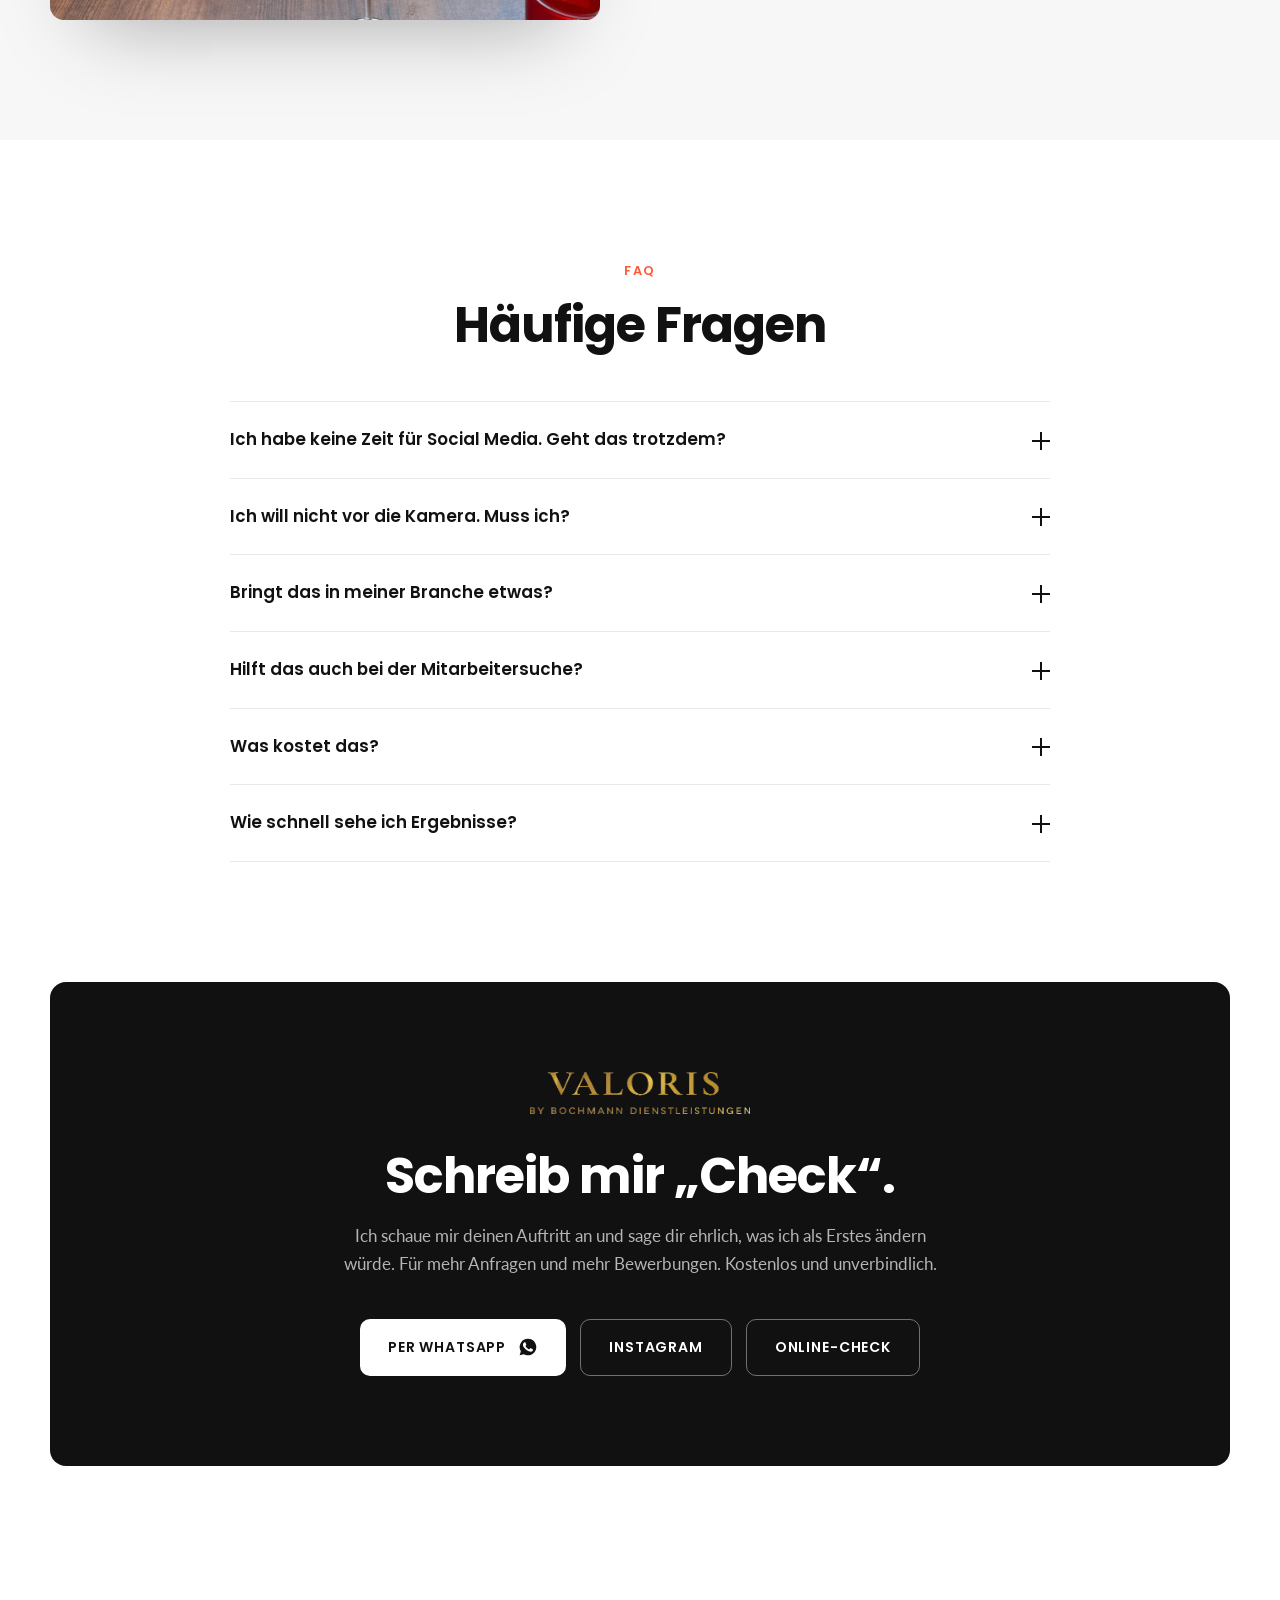
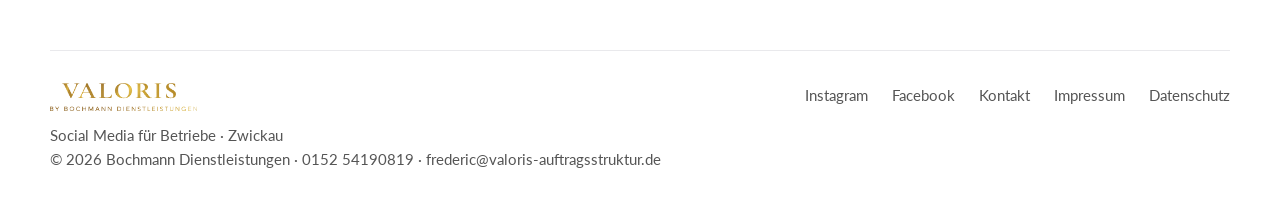
==== commit f3bf6cfa: "Ecken überall auf mittlere Rundung (Buttons 10px, Bilder 14px, Karten 12px, Blöcke 16px); Startseite" ====
--- a/index.html
+++ b/index.html
@@ -33,7 +33,7 @@
 ]}
 </script>
 <style>
-:root{--ink:#111;--soft:#555;--mute:#8a8a8a;--line:#e9e9ec;--bg:#fff;--bg2:#f7f7f8;--accent:#ff5a36;--green:#1fa463;--r:6px;--ease:cubic-bezier(.22,1,.36,1)}
+:root{--ink:#111;--soft:#555;--mute:#8a8a8a;--line:#e9e9ec;--bg:#fff;--bg2:#f7f7f8;--accent:#ff5a36;--green:#1fa463;--r:12px;--ease:cubic-bezier(.22,1,.36,1)}
 *{margin:0;padding:0;box-sizing:border-box}
 html{scroll-behavior:smooth}
 body{background:var(--bg);color:var(--ink);font-family:'Lato',sans-serif;font-size:17px;line-height:1.65;-webkit-font-smoothing:antialiased;overflow-x:hidden}
@@ -52,7 +52,7 @@
 .mnav-logo{height:34px;width:auto;margin-bottom:24px}
 .nav-links{display:flex;gap:34px;list-style:none;font-size:.95rem;color:var(--soft)}
 .nav-links a:hover{color:var(--ink)}
-.btn{display:inline-flex;align-items:center;gap:12px;padding:16px 28px;border-radius:6px;font-size:.88rem;font-weight:600;letter-spacing:.06em;text-transform:uppercase;transition:transform .2s var(--ease),box-shadow .25s,background .2s,color .2s}
+.btn{display:inline-flex;align-items:center;gap:12px;padding:16px 28px;border-radius:10px;font-size:.88rem;font-weight:600;letter-spacing:.06em;text-transform:uppercase;transition:transform .2s var(--ease),box-shadow .25s,background .2s,color .2s}
 .btn:active{transform:scale(.97)}
 .btn svg{width:20px;height:20px;flex:none}
 .btn-dark{background:linear-gradient(180deg,#2b2b2b,#0c0c0c);color:#fff;box-shadow:0 14px 30px -12px rgba(0,0,0,.45)}
@@ -80,7 +80,7 @@
 h1{font-size:clamp(2.9rem,6vw,5rem);font-weight:700;line-height:1.04;letter-spacing:-.03em}
 .hero p{color:var(--soft);font-size:1.15rem;max-width:460px;margin:26px 0 38px}
 .hero-btns{display:flex;gap:14px;flex-wrap:wrap;align-items:center}
-.hero-img{border-radius:6px;overflow:hidden;aspect-ratio:4/5;box-shadow:0 40px 80px -40px rgba(0,0,0,.35)}
+.hero-img{border-radius:14px;overflow:hidden;aspect-ratio:4/5;box-shadow:0 40px 80px -40px rgba(0,0,0,.35)}
 .hero-img img{width:100%;height:100%;object-fit:cover;object-position:50% 30%}
 .trust{display:flex;gap:28px;flex-wrap:wrap;margin-top:44px;color:var(--soft);font-size:.92rem}
 .trust span{display:flex;align-items:center;gap:8px}
@@ -170,7 +170,7 @@
 /* REELS */
 .reels{display:grid;grid-template-columns:repeat(6,1fr);gap:16px;margin-top:56px}
 .reel{display:block;width:100%;text-align:left}
-.reel-v{position:relative;aspect-ratio:9/16;border-radius:6px;overflow:hidden;background:#eee;box-shadow:0 20px 40px -26px rgba(0,0,0,.4);transition:transform .4s var(--ease)}
+.reel-v{position:relative;aspect-ratio:9/16;border-radius:12px;overflow:hidden;background:#eee;box-shadow:0 20px 40px -26px rgba(0,0,0,.4);transition:transform .4s var(--ease)}
 .reel:hover .reel-v{transform:translateY(-4px)}
 .reel-v video{width:100%;height:100%;object-fit:cover}
 .play{position:absolute;right:10px;bottom:10px;width:40px;height:40px;border-radius:50%;background:#fff;display:flex;align-items:center;justify-content:center;box-shadow:0 6px 16px rgba(0,0,0,.2)}
@@ -190,7 +190,7 @@
 
 /* ÜBER MICH */
 .about{display:grid;grid-template-columns:1fr 1fr;gap:80px;align-items:center}
-.about-img{border-radius:6px;overflow:hidden;aspect-ratio:4/5;box-shadow:0 40px 80px -40px rgba(0,0,0,.35)}
+.about-img{border-radius:14px;overflow:hidden;aspect-ratio:4/5;box-shadow:0 40px 80px -40px rgba(0,0,0,.35)}
 .about-img img{width:100%;height:100%;object-fit:cover;object-position:50% 35%}
 .about p{color:var(--soft);font-size:1.05rem;margin-top:18px;max-width:500px}
 .about .btn{margin-top:32px}
@@ -207,7 +207,7 @@
 .faq .ans{color:var(--soft);padding:0 0 24px;max-width:680px}
 
 /* CTA */
-.cta{background:#111;color:#fff;border-radius:8px;padding:90px 48px;text-align:center}
+.cta{background:#111;color:#fff;border-radius:16px;padding:90px 48px;text-align:center}
 .cta h2{color:#fff}
 .cta .lead{color:#b5b5b5;margin:18px auto 0}
 .cta-btns{display:flex;gap:14px;justify-content:center;flex-wrap:wrap;margin-top:40px}
@@ -218,7 +218,7 @@
 /* LIGHTBOX / WA / FOOTER */
 .lb{position:fixed;inset:0;z-index:900;background:rgba(0,0,0,.85);display:none;align-items:center;justify-content:center;padding:24px}
 .lb.open{display:flex}
-.lb video{max-height:88vh;max-width:min(100%,480px);border-radius:6px;background:#000}
+.lb video{max-height:88vh;max-width:min(100%,480px);border-radius:12px;background:#000}
 .lb-x{position:absolute;top:18px;right:20px;color:#fff;font-family:'Poppins',sans-serif;font-size:.85rem;font-weight:600;padding:10px}
 .wa{position:fixed;right:20px;bottom:20px;z-index:600;width:56px;height:56px;border-radius:50%;background:#25D366;display:flex;align-items:center;justify-content:center;box-shadow:0 12px 30px -8px rgba(0,0,0,.3)}
 .wa svg{width:28px;height:28px;fill:#fff}
@@ -230,7 +230,7 @@
 /* Cookie-Banner passend */
 #vcb{background:#fff!important;color:var(--soft)!important;border-top:1px solid var(--line)!important;box-shadow:0 -10px 30px rgba(0,0,0,.06)}
 #vcb *{color:inherit}#vcb a{color:var(--ink)!important}
-#vcb-accept,#vcb-decline{border-radius:6px!important;font-family:'Poppins',sans-serif!important;font-weight:600!important}
+#vcb-accept,#vcb-decline{border-radius:10px!important;font-family:'Poppins',sans-serif!important;font-weight:600!important}
 #vcb-accept{background:#111!important;color:#fff!important}
 #vcb-decline{color:var(--ink)!important;border:1px solid var(--line)!important}
 
@@ -248,7 +248,7 @@
   .reels{grid-template-columns:repeat(3,1fr)}
   .cards{grid-template-columns:1fr 1fr}
   .about{grid-template-columns:1fr;gap:44px}
-  .cta{padding:64px 24px;border-radius:6px}
+  .cta{padding:64px 24px;border-radius:12px}
 }
 @media(max-width:560px){
   h1{font-size:2.7rem}
--- a/assets/v2/case.css
+++ b/assets/v2/case.css
@@ -5,7 +5,7 @@
 .vn{height:200px}
 .vn>span{align-self:end}
 .arrow{position:absolute;left:50%;top:0;transform:translateX(-50%);width:min(52%,440px);text-align:center;color:var(--accent)}
-.arrow b{display:inline-block;background:var(--accent);color:#fff;border-radius:4px;padding:7px 16px;font-size:.82rem;font-weight:700;letter-spacing:.06em;box-shadow:0 10px 24px -10px rgba(255,90,54,.7);animation:pill 3.6s var(--ease) infinite}
+.arrow b{display:inline-block;background:var(--accent);color:#fff;border-radius:8px;padding:7px 16px;font-size:.82rem;font-weight:700;letter-spacing:.06em;box-shadow:0 10px 24px -10px rgba(255,90,54,.7);animation:pill 3.6s var(--ease) infinite}
 .arrow svg{display:block;width:100%;height:auto;margin-top:-4px;overflow:visible;fill:none;stroke:currentColor;stroke-width:5;stroke-linecap:round;stroke-linejoin:round}
 .arrow .ln{stroke-dasharray:1;stroke-dashoffset:1;animation:draw 3.6s cubic-bezier(.65,0,.35,1) infinite}
 .arrow .hd{stroke-dasharray:1;stroke-dashoffset:1;animation:head 3.6s ease-out infinite}
@@ -21,7 +21,7 @@
 .plate img{width:100%;height:auto;display:block}
 /* Reel-Ablauf (Stil Yakiv: echte Kulisse, schwebende Karte, Neon-Marker, Karaoke-UT, iOS-Banner) */
 .reelwrap{display:grid;grid-template-columns:420px 1fr;gap:64px;align-items:center;max-width:1040px;margin:72px auto 0}
-.stage{position:relative;aspect-ratio:9/16;border-radius:8px;overflow:hidden;background:#111;box-shadow:0 50px 90px -40px rgba(0,0,0,.6);isolation:isolate}
+.stage{position:relative;aspect-ratio:9/16;border-radius:16px;overflow:hidden;background:#111;box-shadow:0 50px 90px -40px rgba(0,0,0,.6);isolation:isolate}
 .stage video,.stage .bgimg{position:absolute;inset:-6%;width:112%;height:112%;object-fit:cover;filter:blur(3px) brightness(.55) saturate(1.1);z-index:-2}
 .stage::after{content:'';position:absolute;inset:0;z-index:-1;background:linear-gradient(180deg,rgba(0,0,0,.45),rgba(0,0,0,0) 30%,rgba(0,0,0,0) 55%,rgba(0,0,0,.7))}
 .sc-day{position:absolute;left:16px;top:16px;display:flex;align-items:center;gap:8px;font:800 15px/1 'Helvetica Neue',Arial,sans-serif;color:#fff;letter-spacing:.06em;text-shadow:0 2px 8px rgba(0,0,0,.6)}
@@ -57,7 +57,7 @@
 .ut .s{font:800 30px/1.05 'Helvetica Neue',Arial,sans-serif;color:#fff;letter-spacing:-.5px}
 .ut .k{font-family:'Instrument Serif',Georgia,serif;font-style:italic;font-size:46px;color:#f0fff4;text-shadow:0 0 16px #22c55e,0 0 40px #16a34a,0 4px 14px rgba(0,0,0,.7)}
 .lack-head{margin-top:110px}
-.lackvid{position:relative;aspect-ratio:9/16;border-radius:8px;overflow:hidden;background:#111;box-shadow:0 50px 90px -40px rgba(0,0,0,.6)}
+.lackvid{position:relative;aspect-ratio:9/16;border-radius:16px;overflow:hidden;background:#111;box-shadow:0 50px 90px -40px rgba(0,0,0,.6)}
 .lackvid video{position:absolute;inset:0;width:100%;height:100%;object-fit:cover;display:block}
 @media(max-width:860px){.lackvid{max-width:380px;width:100%;margin:0 auto}.lack-head{margin-top:80px}}
 .reelside{min-width:0}.reelside .eyebrow{margin-bottom:12px}
@@ -72,7 +72,7 @@
 @media(max-width:860px){.reelwrap{grid-template-columns:1fr;gap:34px;margin-top:56px}.stage{max-width:380px;width:100%;margin:0 auto}.reelside{text-align:center}.kpi{justify-content:center}.kpi .num{min-width:0;font-size:2.4rem}}
 @media(prefers-reduced-motion:reduce){.card3d,.mk,.ut span{transition:none}.ios{animation:none}}
 .iglinks{display:flex;flex-wrap:wrap;gap:10px;margin-top:26px}
-.iglink{display:inline-flex;align-items:center;gap:10px;padding:10px 16px 10px 10px;border:1px solid var(--line);border-radius:6px;background:#fff;font-family:'Poppins',sans-serif;font-size:.86rem;font-weight:600;transition:border-color .2s,transform .2s}
+.iglink{display:inline-flex;align-items:center;gap:10px;padding:10px 16px 10px 10px;border:1px solid var(--line);border-radius:10px;background:#fff;font-family:'Poppins',sans-serif;font-size:.86rem;font-weight:600;transition:border-color .2s,transform .2s}
 .iglink:hover{border-color:var(--ink);transform:translateY(-1px)}
 .iglink i{width:30px;height:30px;border-radius:50%;display:grid;place-items:center;background:radial-gradient(circle at 30% 107%,#fdf497 0%,#fd5949 45%,#d6249f 60%,#285aeb 90%)}
 .iglink i svg{width:16px;height:16px;fill:none;stroke:#fff;stroke-width:2}
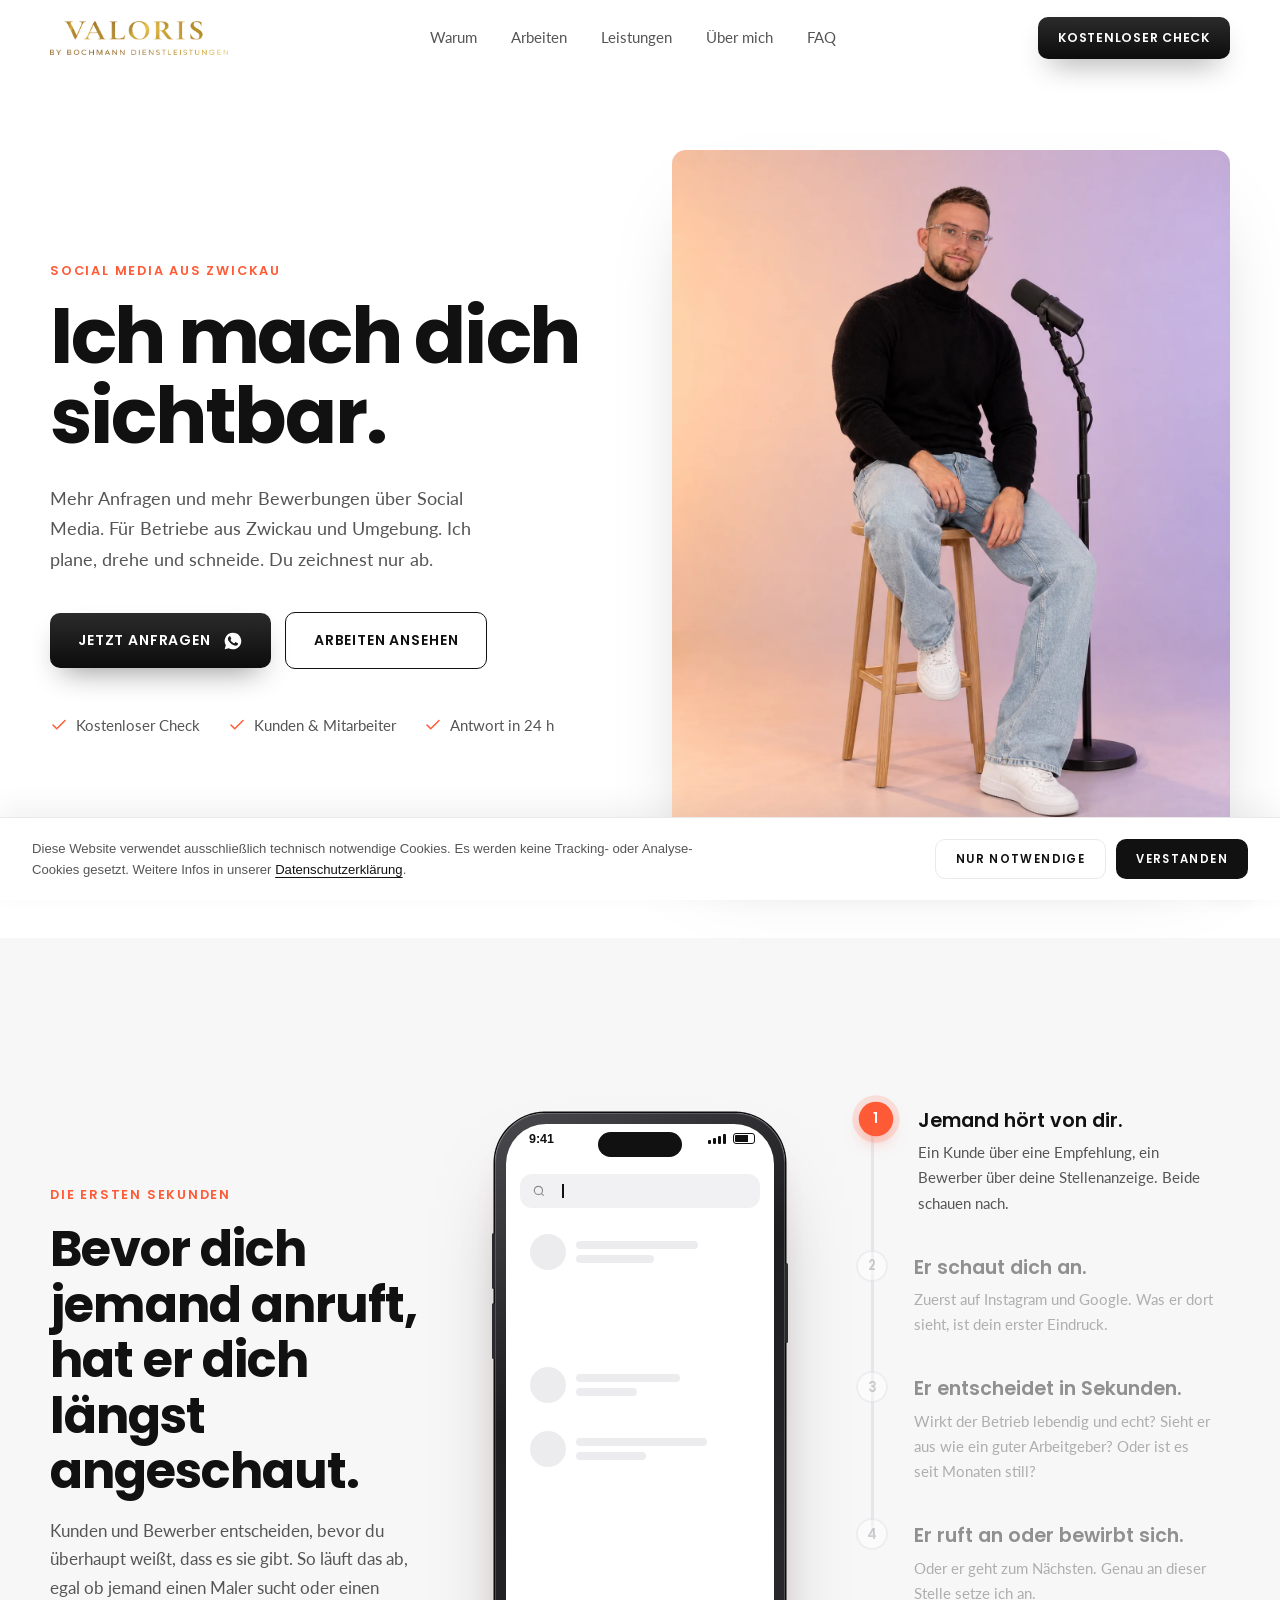
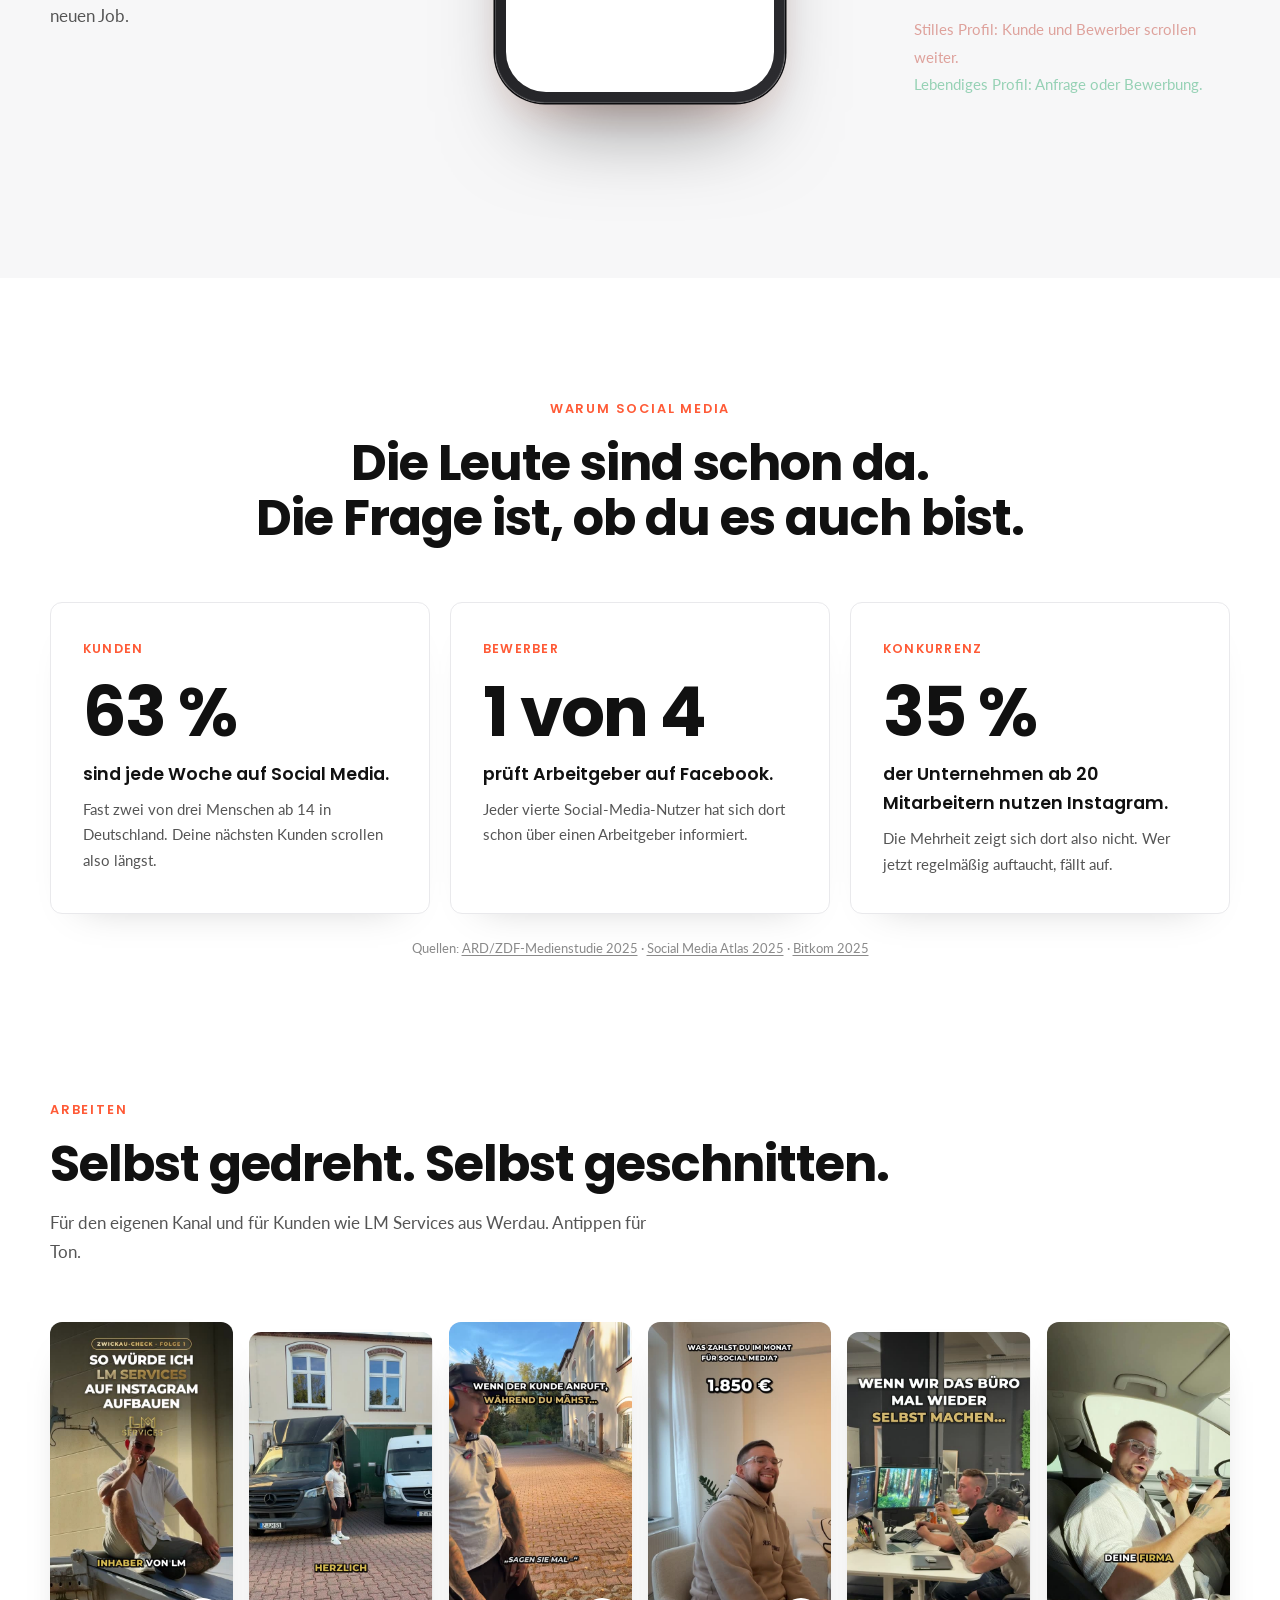
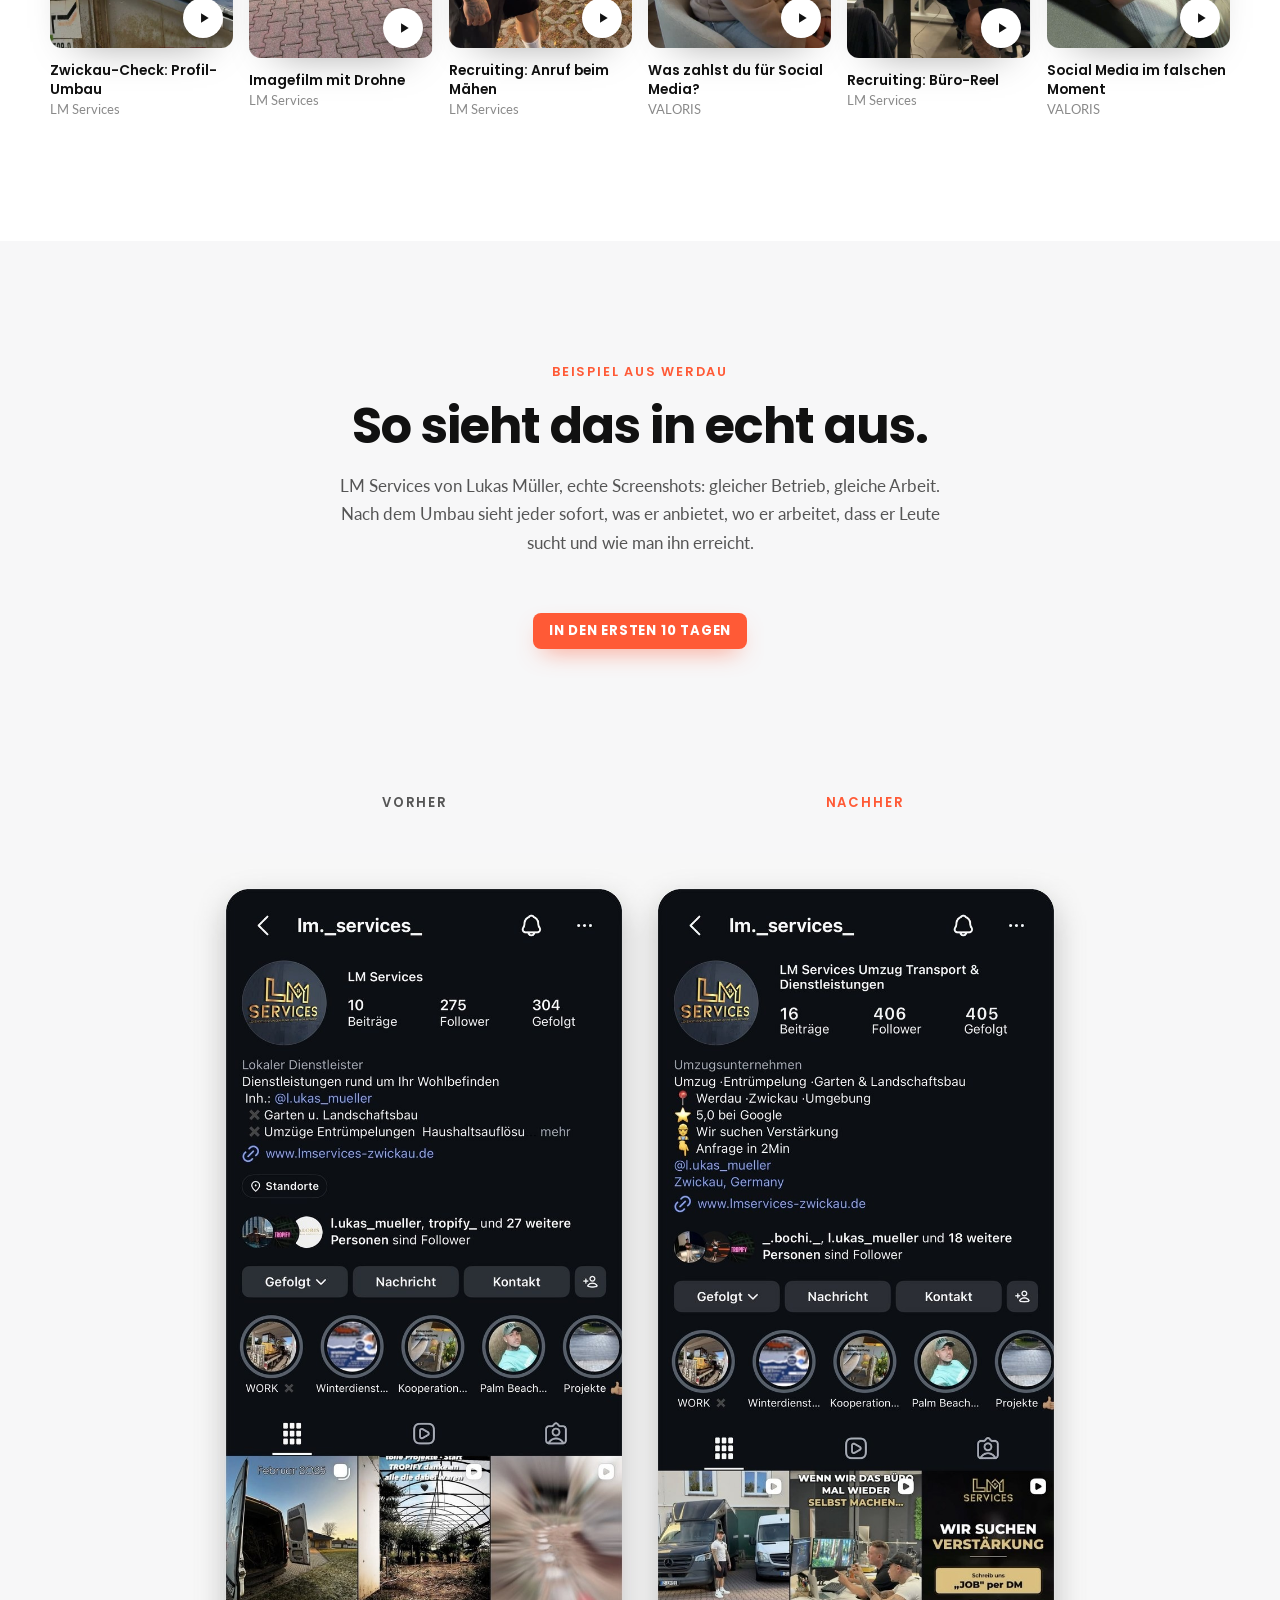
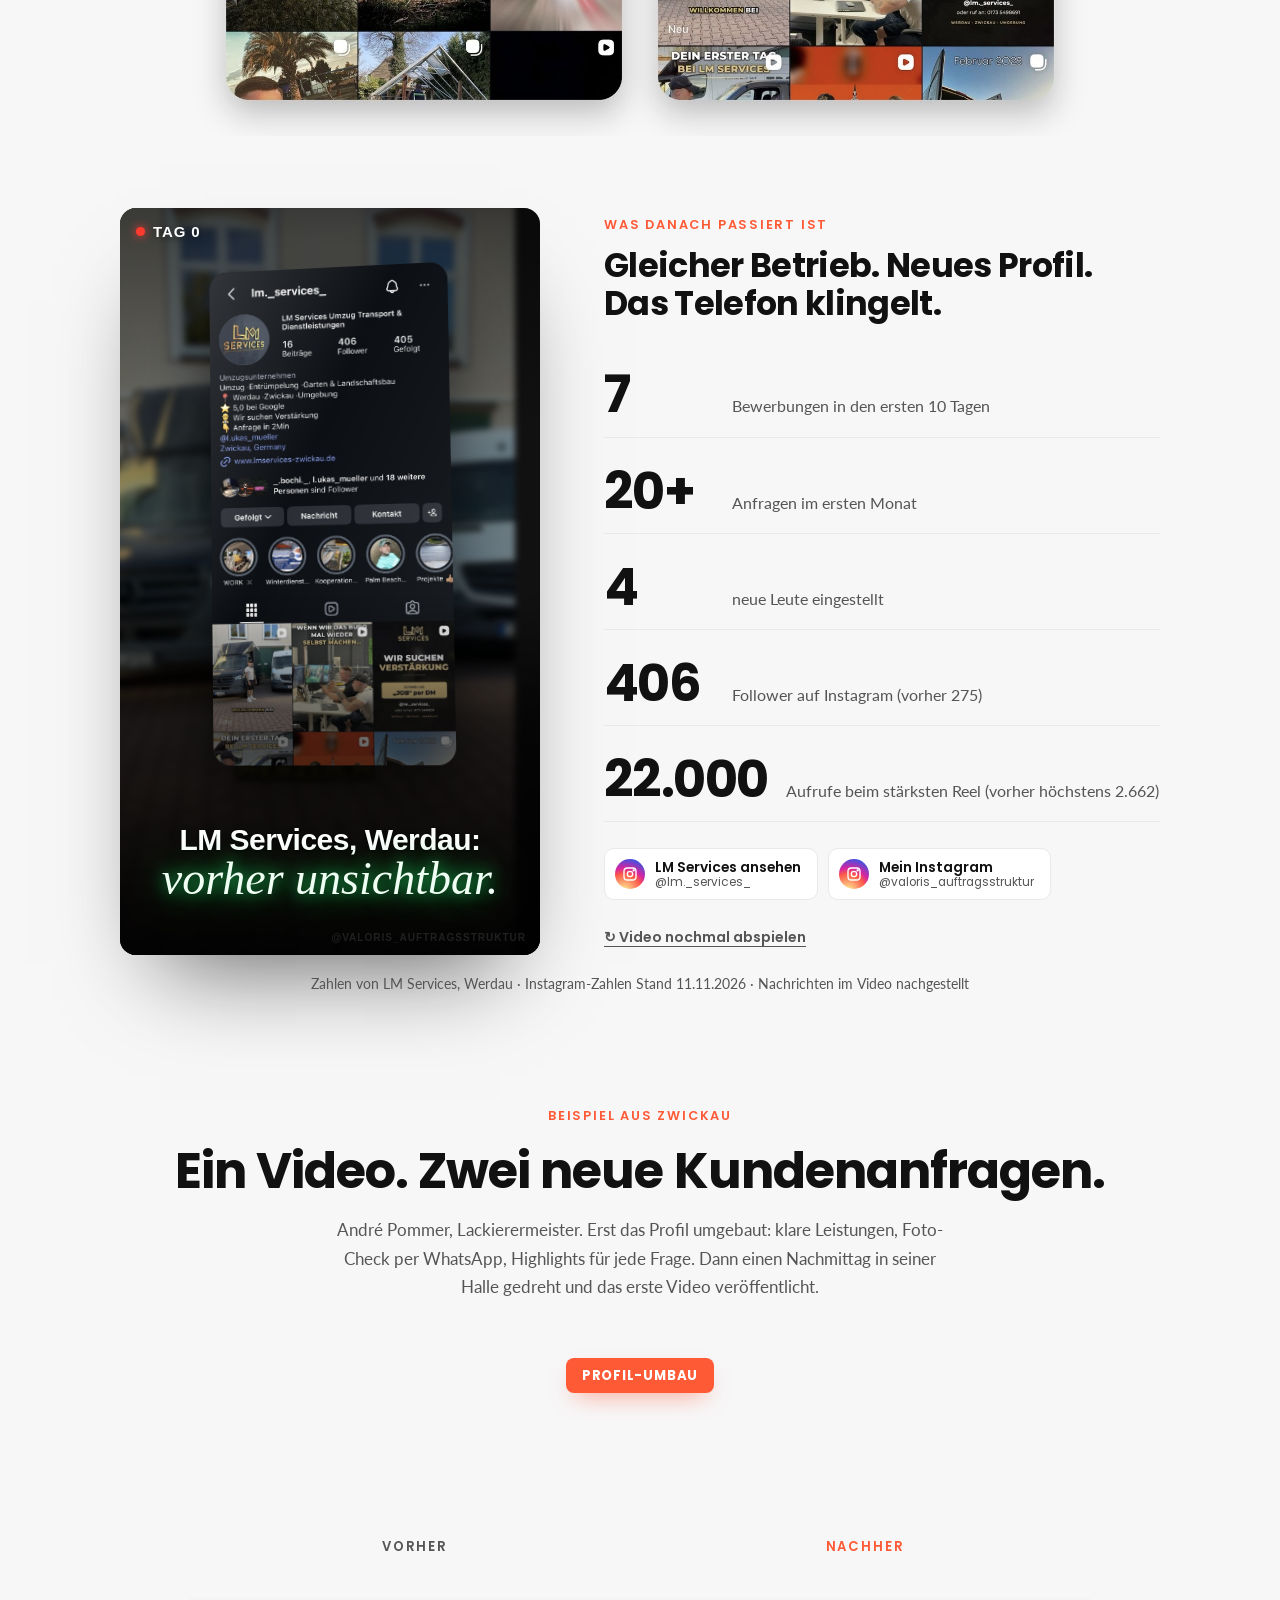
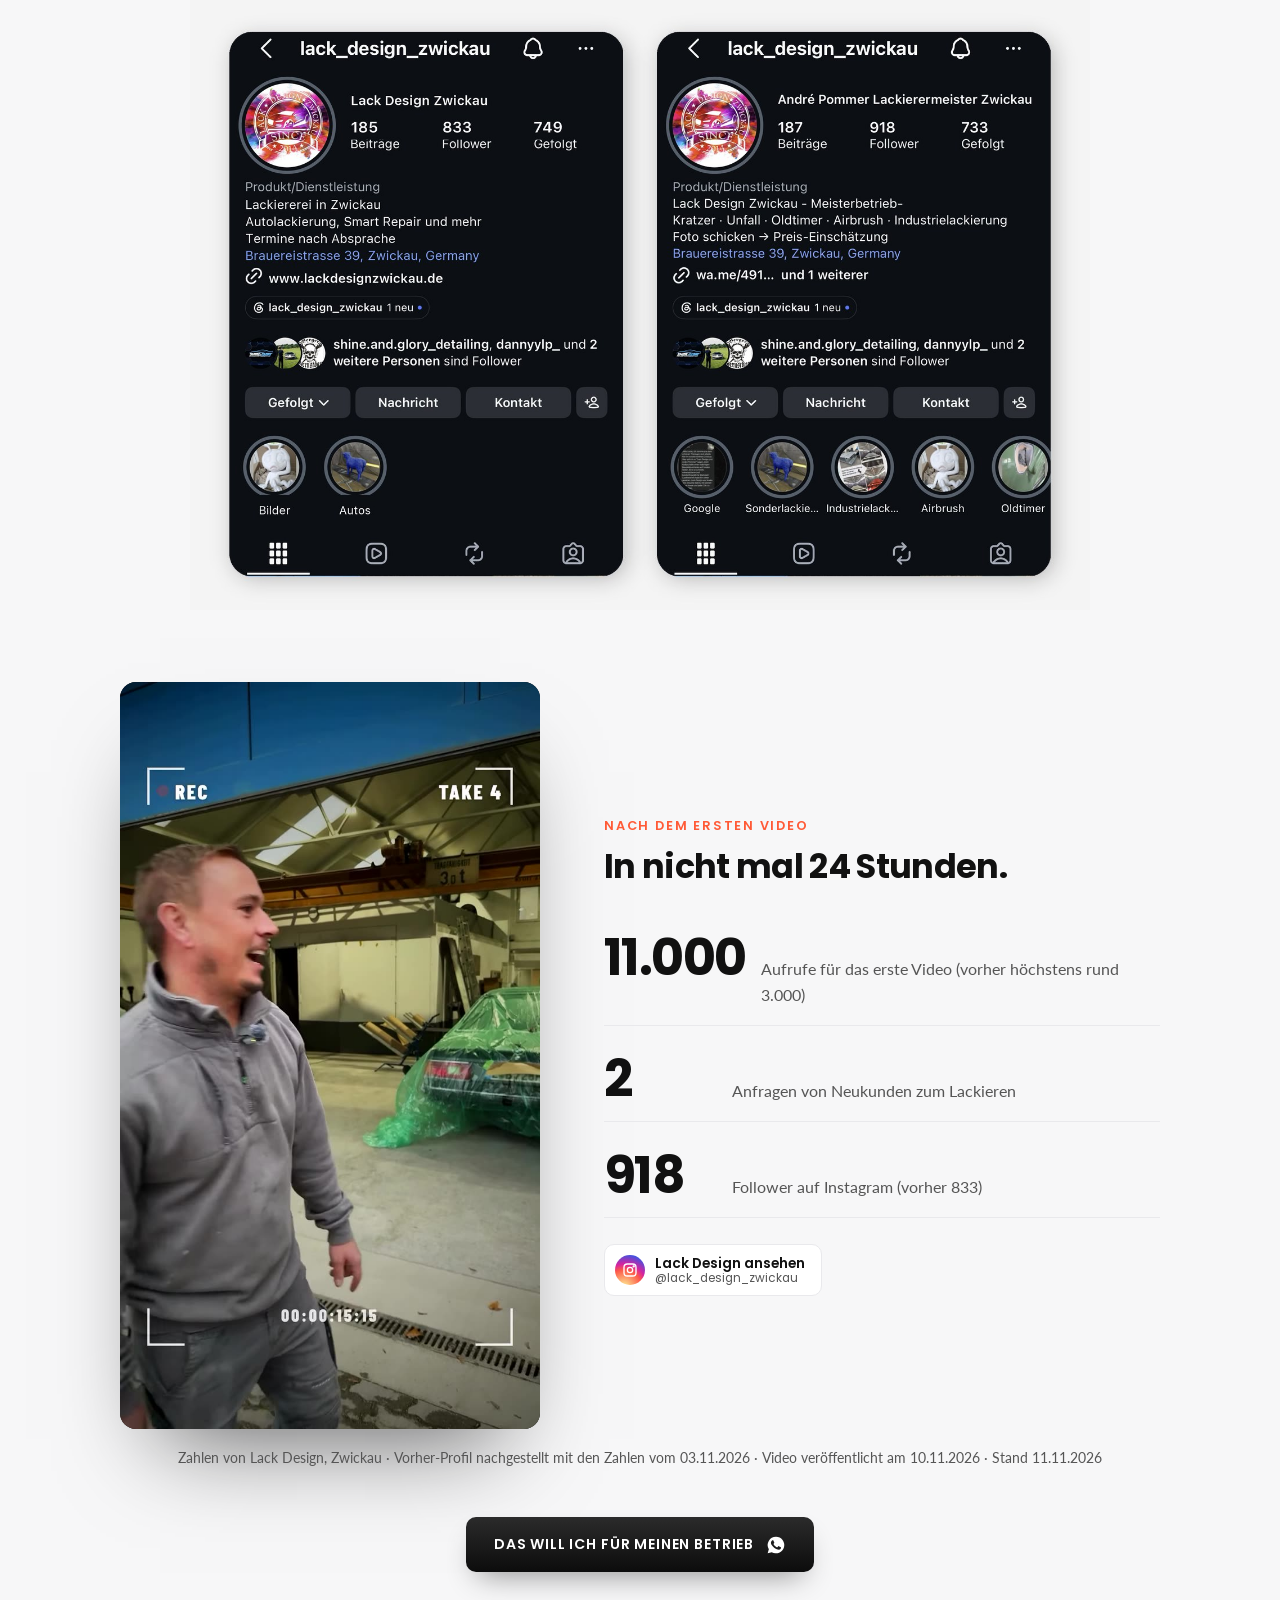
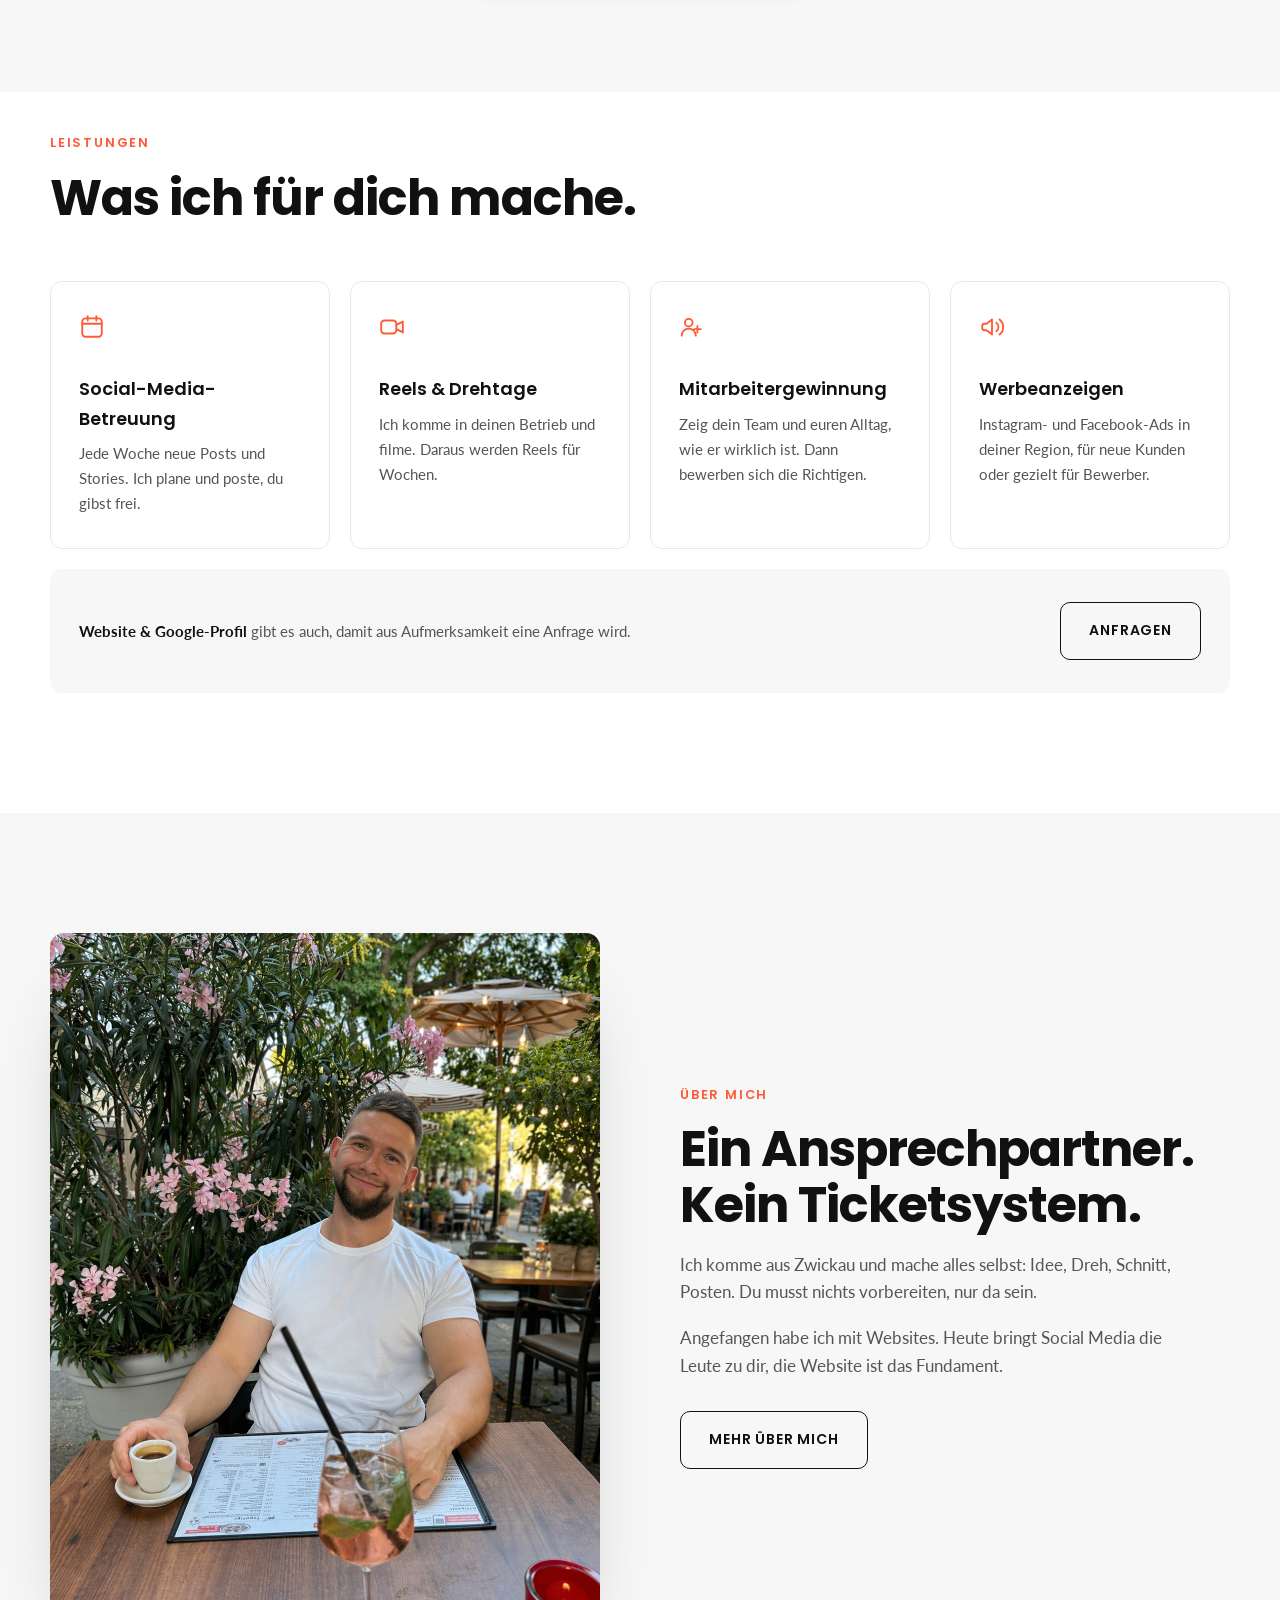
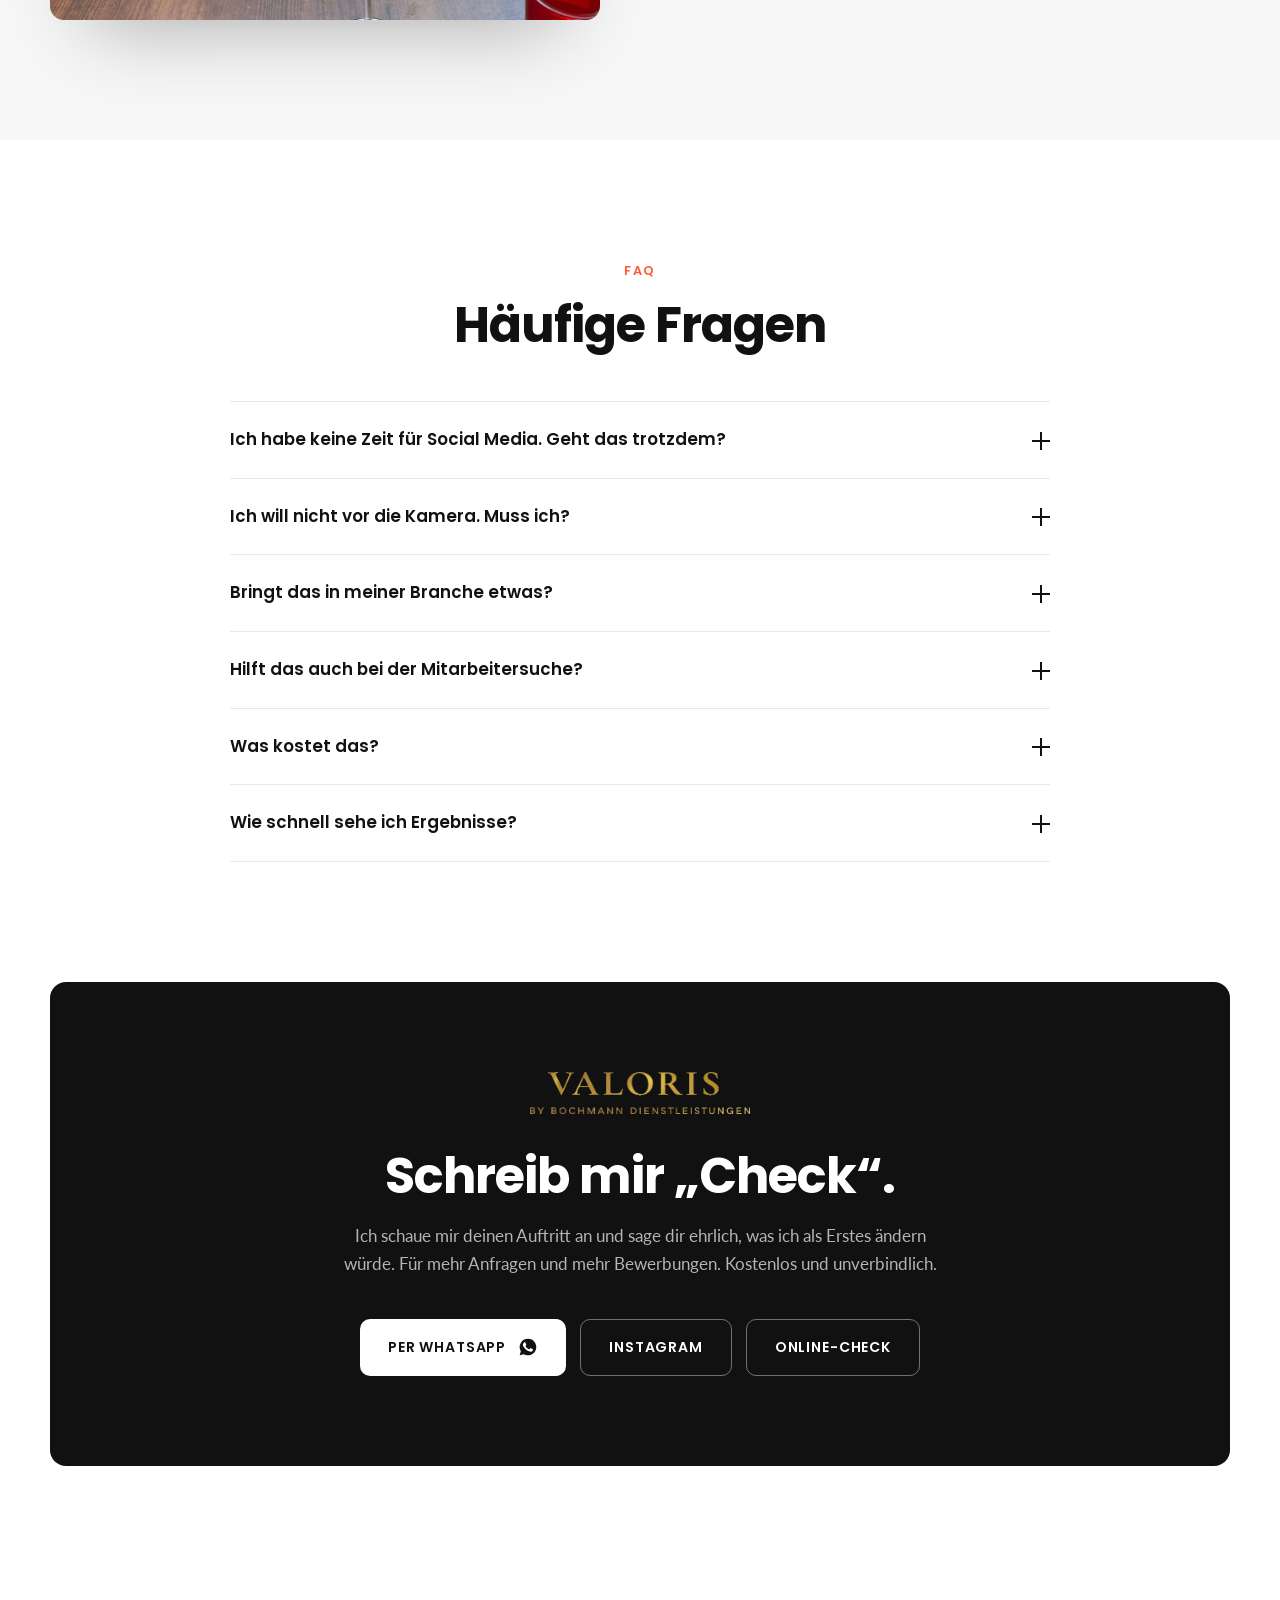
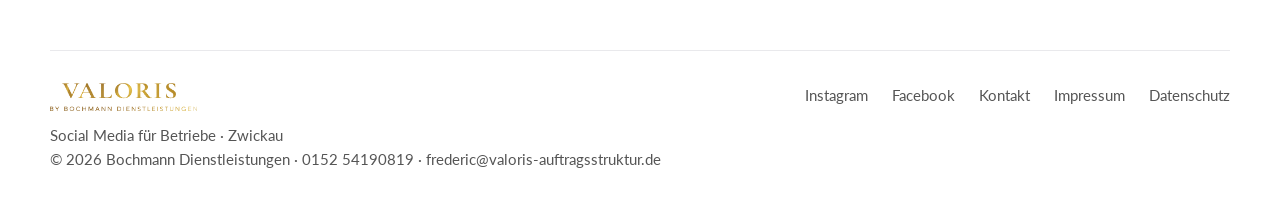
==== commit 423c12c3: "SEO/GEO: Meta-Descriptions gekürzt, Organisations-Schema erweitert, Schema für /check/, llms.txt Co-" ====
--- a/index.html
+++ b/index.html
@@ -4,7 +4,7 @@
 <meta charset="UTF-8">
 <meta name="viewport" content="width=device-width,initial-scale=1">
 <title>VALORIS | Social Media für Betriebe in Zwickau</title>
-<meta name="description" content="Mehr Anfragen und mehr Bewerbungen über Social Media: Reels, Recruiting und Werbung für Betriebe in Zwickau und Umgebung. Frederic Bochmann plant, dreht und schneidet. Kostenloser Online-Check.">
+<meta name="description" content="Mehr Anfragen und Bewerbungen über Social Media: Reels, Recruiting und Werbung für Betriebe in Zwickau. Ich plane, drehe und schneide. Kostenloser Check.">
 <link rel="canonical" href="https://www.valoris-auftragsstruktur.de/">
 <meta property="og:type" content="website">
 <meta property="og:site_name" content="VALORIS">
@@ -20,7 +20,7 @@
 <link rel="preload" as="image" href="assets/v2/frederic-studio.webp" fetchpriority="high">
 <link href="https://fonts.bunny.net/css?family=poppins:500,600,700|lato:400,700&display=swap" rel="stylesheet">
 <script type="application/ld+json">
-{"@context":"https://schema.org","@type":"ProfessionalService","name":"VALORIS","url":"https://www.valoris-auftragsstruktur.de/","image":"https://www.valoris-auftragsstruktur.de/assets/v2/frederic-studio.webp","telephone":"+4915254190819","email":"frederic@valoris-auftragsstruktur.de","founder":{"@type":"Person","name":"Frederic Bochmann"},"address":{"@type":"PostalAddress","streetAddress":"Karl-Kippenhahn-Straße 17","postalCode":"08058","addressLocality":"Zwickau","addressCountry":"DE"},"areaServed":["Zwickau","Werdau","Crimmitschau","Glauchau","Meerane","Sachsen"],"sameAs":["https://www.instagram.com/valoris_auftragsstruktur/","https://www.facebook.com/people/Valoris-Auftragsstruktur/61564795752910/"]}
+{"@context":"https://schema.org","@type":"ProfessionalService","@id":"https://www.valoris-auftragsstruktur.de/#organisation","name":"VALORIS","alternateName":"VALORIS Auftragsstruktur","description":"VALORIS ist eine Social-Media-Agentur aus Zwickau. Frederic Bochmann plant, dreht und schneidet Reels für Handwerksbetriebe, Dienstleister und Gastronomie in Westsachsen, betreut Instagram und Facebook und schaltet Meta-Anzeigen für mehr Kundenanfragen und Bewerbungen.","logo":"https://www.valoris-auftragsstruktur.de/assets/v2/valoris-logo.png","knowsAbout":["Social-Media-Marketing","Instagram Reels","Recruiting über Social Media","Meta-Ads","Personal Branding","Videoproduktion"],"priceRange":"€€","url":"https://www.valoris-auftragsstruktur.de/","image":"https://www.valoris-auftragsstruktur.de/assets/v2/frederic-studio.webp","telephone":"+4915254190819","email":"frederic@valoris-auftragsstruktur.de","founder":{"@type":"Person","name":"Frederic Bochmann"},"address":{"@type":"PostalAddress","streetAddress":"Karl-Kippenhahn-Straße 17","postalCode":"08058","addressLocality":"Zwickau","addressCountry":"DE"},"areaServed":["Zwickau","Werdau","Crimmitschau","Glauchau","Meerane","Sachsen"],"sameAs":["https://www.instagram.com/valoris_auftragsstruktur/","https://www.facebook.com/people/Valoris-Auftragsstruktur/61564795752910/"]}
 </script>
 <script type="application/ld+json">
 {"@context":"https://schema.org","@type":"FAQPage","mainEntity":[
